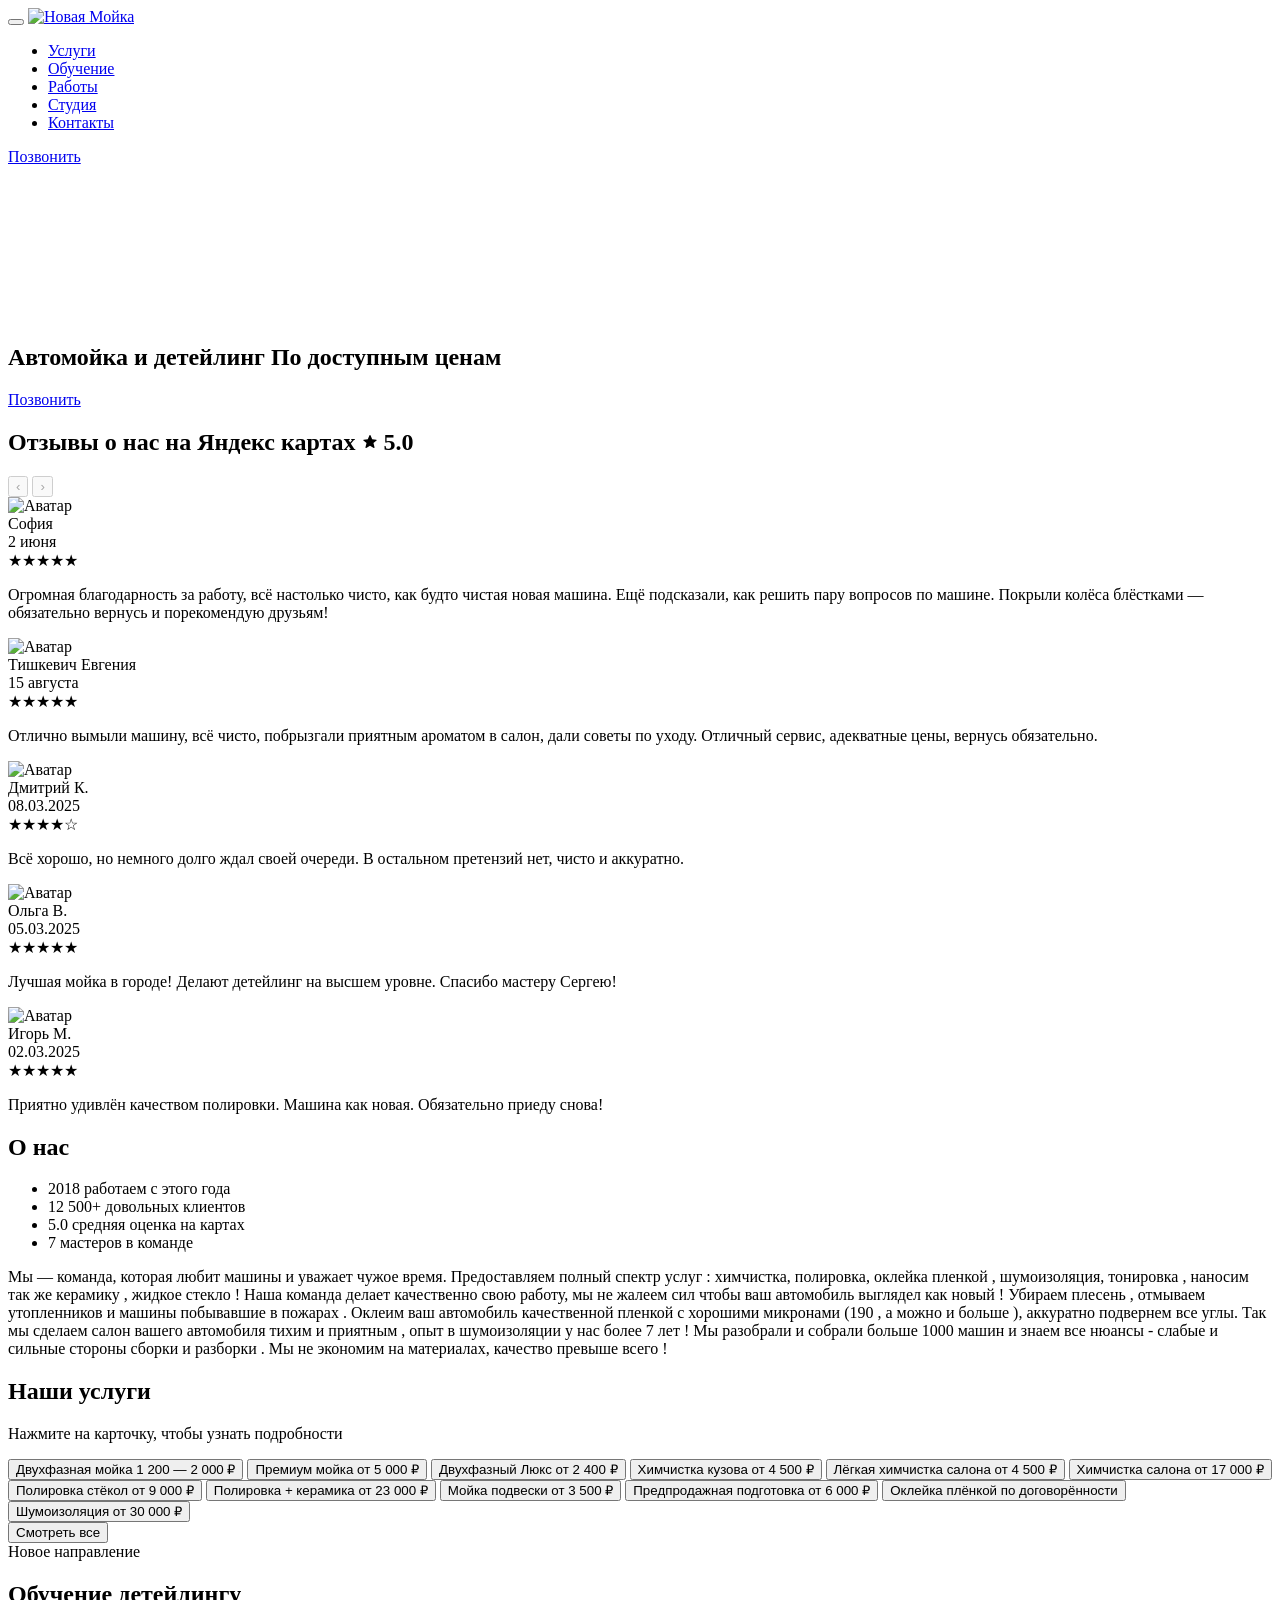
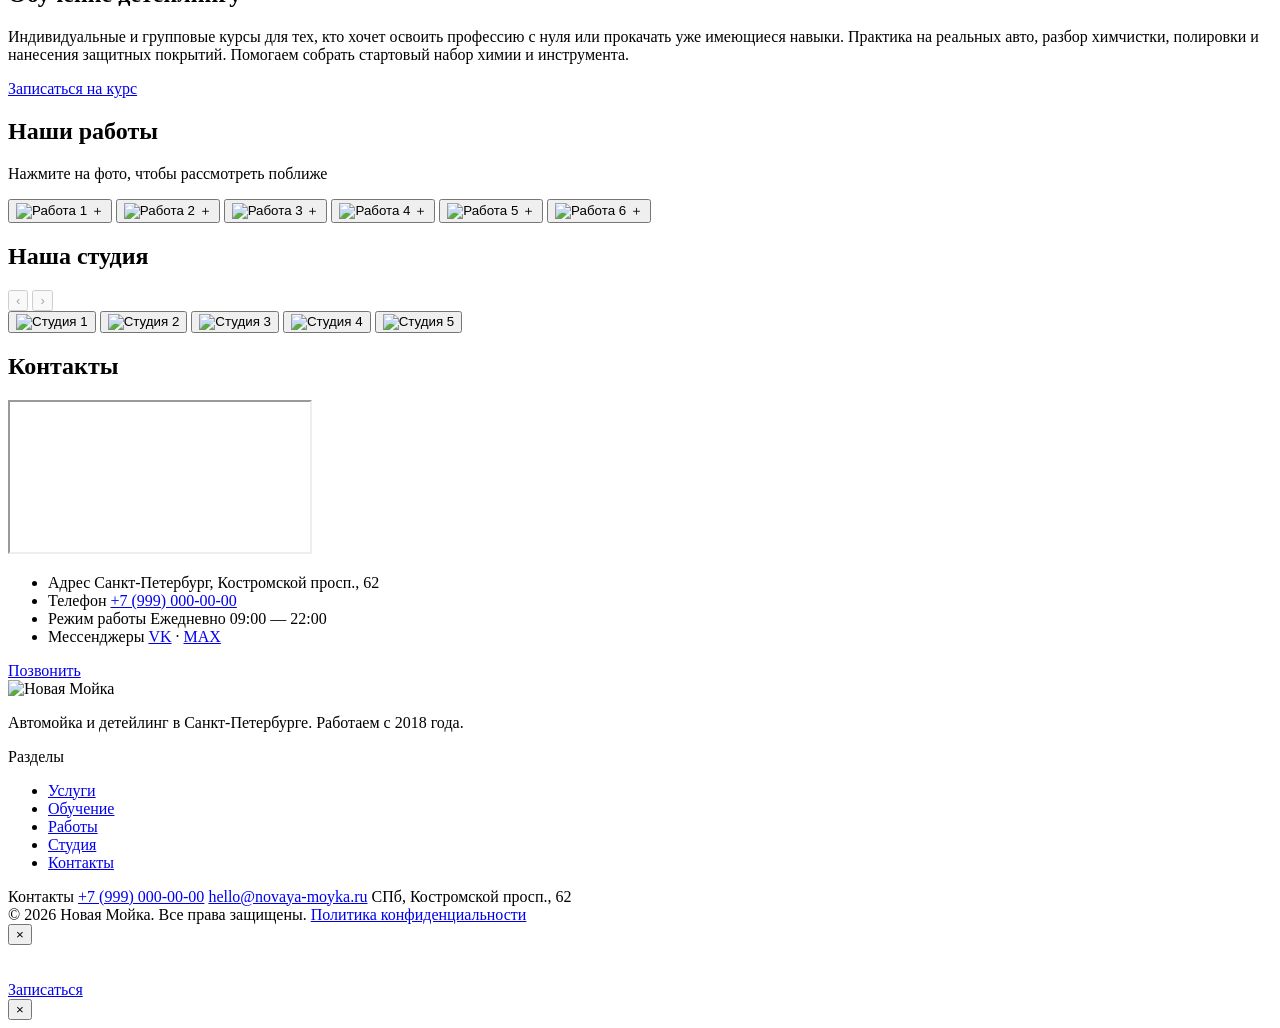
==== index.html @ fff182fd "Add files via upload" ====
<!doctype html>
<html lang="ru">
  <head>
    <meta charset="UTF-8" />
    <meta name="viewport" content="width=device-width, initial-scale=1.0" />

    <!-- SEO -->
    <title>Новая Мойка — Автомойка и детейлинг в Санкт-Петербурге</title>
    <meta
      name="description"
      content="Автомойка и детейлинг в Санкт-Петербурге: бережная мойка, химчистка салона, полировка, керамика, шумоизоляция. Обучение детейлингу. Звоните!"
    />
    <meta
      name="keywords"
      content="автомойка спб, детейлинг спб, химчистка салона, полировка кузова, керамическое покрытие, шумоизоляция, обучение детейлингу"
    />
    <meta name="author" content="Новая Мойка" />
    <meta name="theme-color" content="#060809" />
    <link rel="canonical" href="https://novaya-moyka.ru/" />

    <!-- Open Graph -->
    <meta property="og:type" content="website" />
    <meta property="og:locale" content="ru_RU" />
    <meta property="og:title" content="Новая Мойка — Автомойка и детейлинг" />
    <meta
      property="og:description"
      content="Профессиональная мойка и детейлинг по доступным ценам. Обучение детейлингу."
    />
    <meta property="og:image" content="src/img/og-preview.jpg" />
    <meta property="og:url" content="https://novaya-moyka.ru/" />



    <link rel="stylesheet" href="src/main.css" />
    <link rel="icon" href="src/img/favicon.ico" />

    <!-- Микроразметка для поисковиков -->
    <script type="application/ld+json">
      {
        "@context": "https://schema.org",
        "@type": "AutoWash",
        "name": "Новая Мойка",
        "image": "src/img/og-preview.jpg",
        "url": "https://novaya-moyka.ru/",
        "telephone": "+7 (999) 000-00-00",
        "priceRange": "₽₽",
        "address": {
          "@type": "PostalAddress",
          "addressLocality": "Санкт-Петербург",
          "streetAddress": "Костромской просп., 62",
          "addressCountry": "RU"
        },
        "openingHours": "Mo-Su 09:00-22:00",
        "aggregateRating": {
          "@type": "AggregateRating",
          "ratingValue": "5.0",
          "reviewCount": "120"
        }
      }
    </script>
  </head>
  <body>
    <!-- Шапка -->
    <header class="header">
      <div class="container header__container">
        <button class="burger" aria-label="Открыть меню" aria-expanded="false">
          <span class="burger__line"></span>
          <span class="burger__line"></span>
          <span class="burger__line"></span>
        </button>

        <a href="#welcome" class="logo header__logo" aria-label="На главную">
          <img src="src/img/logo.png" alt="Новая Мойка" />
        </a>

        <nav class="nav" id="main-nav" aria-label="Основная навигация">
          <ul class="nav__list">
            <li><a href="#services">Услуги</a></li>
            <li><a href="#training">Обучение</a></li>
            <li><a href="#works">Работы</a></li>
            <li><a href="#studio">Студия</a></li>
            <li><a href="#contacts">Контакты</a></li>
          </ul>
        </nav>

        <div class="header__phone">
          <a href="tel:+79990000000" class="btn elem--accent">Позвонить</a>
        </div>
      </div>
    </header>

    <!-- Первый экран -->
    <section class="welcome" id="welcome">
      <div class="hero">
        <div class="container hero__container">
          <div class="hero__text" data-animate>
            <h1>
              Автомойка и детейлинг
              <span class="font--accent">По доступным ценам</span>
            </h1>
            <a href="tel:+79990000000" class="btn elem--accent">Позвонить</a>
          </div>

          <!-- Отзывы (карусель) -->
          <div class="reviews" id="reviews" data-animate>
            <div class="reviews__header">
              <h2>
                Отзывы о нас на Яндекс картах
                <span class="reviews__star">
                  <svg
                    xmlns="http://www.w3.org/2000/svg"
                    width="16"
                    height="16"
                    fill="none"
                    viewBox="0 0 16 16"
                    aria-hidden="true"
                  >
                    <path
                      fill="currentColor"
                      fill-rule="evenodd"
                      d="m7.985 11.65-3.707 2.265a.546.546 0 0 1-.814-.598l1.075-4.282L1.42 6.609a.546.546 0 0 1 .29-.976l4.08-.336 1.7-3.966a.546.546 0 0 1 1.004.001l1.687 3.965 4.107.337c.496.04.684.67.29.976l-3.131 2.425 1.073 4.285a.546.546 0 0 1-.814.598z"
                      clip-rule="evenodd"
                    />
                  </svg>
                  <span class="font--accent">5.0</span>
                </span>
              </h2>
              <div class="reviews__controls">
                <button
                  class="reviews__arrow reviews__arrow--prev"
                  aria-label="Назад"
                >
                  ‹
                </button>
                <button
                  class="reviews__arrow reviews__arrow--next"
                  aria-label="Вперёд"
                >
                  ›
                </button>
              </div>
            </div>

            <div class="reviews__track" data-slider-track>
              <article class="review">
                <div class="review__top">
                  <img
                    class="review__avatar"
                    src="https://images.pexels.com/photos/415829/pexels-photo-415829.jpeg?auto=compress&cs=tinysrgb&w=200&h=200&fit=crop"
                    alt="Аватар"
                    loading="lazy"
                  />
                  <div class="review__info">
                    <div class="review__author">София</div>
                    <div class="review__date">2 июня</div>
                  </div>
                </div>
                <div class="review__rating">★★★★★</div>
                <p class="review__text">
                  Огромная благодарность за работу, всё настолько чисто, как
                  будто чистая новая машина. Ещё подсказали, как решить пару
                  вопросов по машине. Покрыли колёса блёстками — обязательно
                  вернусь и порекомендую друзьям!
                </p>
              </article>

              <article class="review">
                <div class="review__top">
                  <img
                    class="review__avatar"
                    src="https://images.pexels.com/photos/774909/pexels-photo-774909.jpeg?auto=compress&cs=tinysrgb&w=200&h=200&fit=crop"
                    alt="Аватар"
                    loading="lazy"
                  />
                  <div class="review__info">
                    <div class="review__author">Тишкевич Евгения</div>
                    <div class="review__date">15 августа</div>
                  </div>
                </div>
                <div class="review__rating">★★★★★</div>
                <p class="review__text">
                  Отлично вымыли машину, всё чисто, побрызгали приятным ароматом
                  в салон, дали советы по уходу. Отличный сервис, адекватные
                  цены, вернусь обязательно.
                </p>
              </article>

              <article class="review">
                <div class="review__top">
                  <img
                    class="review__avatar"
                    src="https://images.pexels.com/photos/220453/pexels-photo-220453.jpeg?auto=compress&cs=tinysrgb&w=200&h=200&fit=crop"
                    alt="Аватар"
                    loading="lazy"
                  />
                  <div class="review__info">
                    <div class="review__author">Дмитрий К.</div>
                    <div class="review__date">08.03.2025</div>
                  </div>
                </div>
                <div class="review__rating">★★★★☆</div>
                <p class="review__text">
                  Всё хорошо, но немного долго ждал своей очереди. В остальном
                  претензий нет, чисто и аккуратно.
                </p>
              </article>

              <article class="review">
                <div class="review__top">
                  <img
                    class="review__avatar"
                    src="https://images.pexels.com/photos/1239291/pexels-photo-1239291.jpeg?auto=compress&cs=tinysrgb&w=200&h=200&fit=crop"
                    alt="Аватар"
                    loading="lazy"
                  />
                  <div class="review__info">
                    <div class="review__author">Ольга В.</div>
                    <div class="review__date">05.03.2025</div>
                  </div>
                </div>
                <div class="review__rating">★★★★★</div>
                <p class="review__text">
                  Лучшая мойка в городе! Делают детейлинг на высшем уровне.
                  Спасибо мастеру Сергею!
                </p>
              </article>

              <article class="review">
                <div class="review__top">
                  <img
                    class="review__avatar"
                    src="https://images.pexels.com/photos/614810/pexels-photo-614810.jpeg?auto=compress&cs=tinysrgb&w=200&h=200&fit=crop"
                    alt="Аватар"
                    loading="lazy"
                  />
                  <div class="review__info">
                    <div class="review__author">Игорь М.</div>
                    <div class="review__date">02.03.2025</div>
                  </div>
                </div>
                <div class="review__rating">★★★★★</div>
                <p class="review__text">
                  Приятно удивлён качеством полировки. Машина как новая.
                  Обязательно приеду снова!
                </p>
              </article>
            </div>
          </div>
        </div>
      </div>
    </section>

    <!-- О нас -->
    <section class="about section" id="about">
      <div class="container">
        <h2 class="section__title font--accent" data-animate>О нас</h2>

        <ul class="stats">
          <li class="stats__item" data-animate>
            <span class="stats__value">2018</span>
            <span class="stats__label">работаем с этого года</span>
          </li>
          <li class="stats__item" data-animate style="--delay: 0.1s">
            <span class="stats__value">12 500+</span>
            <span class="stats__label">довольных клиентов</span>
          </li>
          <li class="stats__item" data-animate style="--delay: 0.2s">
            <span class="stats__value">5.0</span>
            <span class="stats__label">средняя оценка на картах</span>
          </li>
          <li class="stats__item" data-animate style="--delay: 0.3s">
            <span class="stats__value">7</span>
            <span class="stats__label">мастеров в команде</span>
          </li>
        </ul>

        <p class="about__text" data-animate>
          Мы — команда, которая любит машины и уважает чужое время.
          Предоставляем полный спектр услуг : химчистка, полировка, оклейка
          пленкой , шумоизоляция, тонировка , наносим так же керамику , жидкое
          стекло ! Наша команда делает качественно свою работу, мы не жалеем сил
          чтобы ваш автомобиль выглядел как новый ! Убираем плесень , отмываем
          утопленников и машины побывавшие в пожарах . Оклеим ваш автомобиль
          качественной пленкой с хорошими микронами (190 , а можно и больше ),
          аккуратно подвернем все углы. Так мы сделаем салон вашего автомобиля
          тихим и приятным , опыт в шумоизоляции у нас более 7 лет ! Мы
          разобрали и собрали больше 1000 машин и знаем все нюансы - слабые и
          сильные стороны сборки и разборки . Мы не экономим на материалах,
          качество превыше всего !
        </p>
      </div>
    </section>

    <!-- Услуги -->
    <section class="services section" id="services">
      <div class="container">
        <h2 class="section__title font--accent" data-animate>Наши услуги</h2>
        <p class="section__lead" data-animate>
          Нажмите на карточку, чтобы узнать подробности
        </p>

        <div class="services__grid" id="servicesGrid">
          <button
            class="service-item"
            data-order="1"
            data-service="wash-2phase"
            data-animate
          >
            <span
              class="service-item__bg"
              style="background-image: url(&quot;src/img/двухфазная_мойка.jpg&quot;)"
            ></span>
            <span class="service-item__body">
              <span class="service-item__title">Двухфазная мойка</span>
              <span class="service-item__price">1 200 — 2 000 ₽</span>
            </span>
          </button>

          <button
            class="service-item"
            data-order="2"
            data-service="wash-premium"
            data-animate
            style="--delay: 0.05s"
          >
            <span
              class="service-item__bg"
              style="background-image: url(&quot;src/img/мойка.jpg&quot;)"
            ></span>
            <span class="service-item__body">
              <span class="service-item__title">Премиум мойка</span>
              <span class="service-item__price">от 5 000 ₽</span>
            </span>
          </button>

          <button
            class="service-item"
            data-order="3"
            data-service="wash-luxe"
            data-animate
            style="--delay: 0.1s"
          >
            <span
              class="service-item__bg"
              style="background-image: url(&quot;src/img/мойка.jpg&quot;)"
            ></span>
            <span class="service-item__body">
              <span class="service-item__title">Двухфазный Люкс</span>
              <span class="service-item__price">от 2 400 ₽</span>
            </span>
          </button>

          <button
            class="service-item"
            data-order="4"
            data-service="body-chem"
            data-animate
            style="--delay: 0.15s"
          >
            <span
              class="service-item__bg"
              style="
                background-image: url(src/img/мойка.jpg);
              "
            ></span>
            <span class="service-item__body">
              <span class="service-item__title">Химчистка кузова</span>
              <span class="service-item__price">от 4 500 ₽</span>
            </span>
          </button>

          <button
            class="service-item"
            data-order="5"
            data-service="interior-light"
            data-animate
            style="--delay: 0.2s"
          >
            <span
              class="service-item__bg"
              style="
                background-image: url(src/img/химчистка.jpg);
              "
            ></span>
            <span class="service-item__body">
              <span class="service-item__title">Лёгкая химчистка салона</span>
              <span class="service-item__price">от 4 500 ₽</span>
            </span>
          </button>

          <button
            class="service-item"
            data-order="6"
            data-service="interior-full"
            data-animate
            style="--delay: 0.25s"
          >
            <span
              class="service-item__bg"
              style="
                background-image: url(src/img/химчистка.jpg);
              "
            ></span>
            <span class="service-item__body">
              <span class="service-item__title">Химчистка салона</span>
              <span class="service-item__price">от 17 000 ₽</span>
            </span>
          </button>

          <button
            class="service-item"
            data-order="7"
            data-service="glass-polish"
            data-animate
            style="--delay: 0.3s"
          >
            <span
              class="service-item__bg"
              style="
                background-image: url(&quot;src/img/полировка_стёкол.jpg&quot;);
              "
            ></span>
            <span class="service-item__body">
              <span class="service-item__title">Полировка стёкол</span>
              <span class="service-item__price">от 9 000 ₽</span>
            </span>
          </button>

          <button
            class="service-item"
            data-order="8"
            data-service="polish-ceramic"
            data-animate
            style="--delay: 0.35s"
          >
            <span
              class="service-item__bg"
              style="
                background-image: url(src/img/полировка_керамика.jpg);
              "
            ></span>
            <span class="service-item__body">
              <span class="service-item__title">Полировка + керамика</span>
              <span class="service-item__price">от 23 000 ₽</span>
            </span>
          </button>

          <button
            class="service-item"
            data-order="9"
            data-service="suspension-wash"
            data-animate
            style="--delay: 0.4s"
          >
            <span
              class="service-item__bg"
              style="
                background-image: url(src/img/мойка_подвески.jpg);
              "
            ></span>
            <span class="service-item__body">
              <span class="service-item__title">Мойка подвески</span>
              <span class="service-item__price">от 3 500 ₽</span>
            </span>
          </button>

          <button
            class="service-item"
            data-order="10"
            data-service="pre-sale"
            data-animate
            style="--delay: 0.45s"
          >
            <span
              class="service-item__bg"
              style="
                background-image: url(src/img/химчистка.jpg);
              "
            ></span>
            <span class="service-item__body">
              <span class="service-item__title">Предпродажная подготовка</span>
              <span class="service-item__price">от 6 000 ₽</span>
            </span>
          </button>

          <button
            class="service-item"
            data-order="11"
            data-service="wrap"
            data-animate
            style="--delay: 0.5s"
          >
            <span
              class="service-item__bg"
              style="
                background-image: url(src/img/оклейка.jpg);
              "
            ></span>
            <span class="service-item__body">
              <span class="service-item__title">Оклейка плёнкой</span>
              <span class="service-item__price">по договорённости</span>
            </span>
          </button>

          <button
            class="service-item"
            data-order="12"
            data-service="soundproof"
            data-animate
            style="--delay: 0.55s"
          >
            <span
              class="service-item__bg"
              style="
                background-image: url(src/img/шумоизоляция.jpg);
              "
            ></span>
            <span class="service-item__body">
              <span class="service-item__title">Шумоизоляция</span>
              <span class="service-item__price">от 30 000 ₽</span>
            </span>
          </button>
        </div>

        <div class="services__toggle-wrap">
          <button
            class="btn services__toggle"
            id="servicesToggle"
            type="button"
          >
            Смотреть все
          </button>
        </div>
      </div>
    </section>

    <!-- Обучение детейлингу -->
    <section class="training section" id="training">
        <div class="training__banner" data-animate>
          <div
            class="training__bg"
            style="
              background-image: url(src/img/обучение.jpeg);
            "
          ></div>
          <div class="training__content container">
            <span class="training__tag">Новое направление</span>
            <h2 class="training__title">Обучение детейлингу</h2>
            <p class="training__desc">
              Индивидуальные и групповые курсы для тех, кто хочет освоить
              профессию с нуля или прокачать уже имеющиеся навыки. Практика на
              реальных авто, разбор химчистки, полировки и нанесения защитных
              покрытий. Помогаем собрать стартовый набор химии и инструмента.
            </p>
            <a href="tel:+79990000000" class="btn elem--accent"
              >Записаться на курс</a
            >
          </div>
        </div>
    </section>

    <!-- Наши работы -->
    <section class="works section" id="works">
      <div class="container">
        <h2 class="section__title font--accent" data-animate>Наши работы</h2>
        <p class="section__lead" data-animate>
          Нажмите на фото, чтобы рассмотреть поближе
        </p>

        <div class="works__grid">
          <button
            class="work work--tall"
            data-lightbox="src/img/до_после_1.jpg"
            data-animate
          >
            <img
              src="src/img/до_после_1.jpg"
              alt="Работа 1"
              loading="lazy"
            />
            <span class="work__zoom">＋</span>
          </button>
          <button
            class="work"
            data-lightbox="src/img/до_после_1.jpg"
            data-animate
            style="--delay: 0.1s"
          >
            <img
              src="src/img/до_после_1.jpg"
              alt="Работа 2"
              loading="lazy"
            />
            <span class="work__zoom">＋</span>
          </button>
          <button
            class="work"
            data-lightbox="src/img/до_после_1.jpg"
            data-animate
            style="--delay: 0.2s"
          >
            <img
              src="src/img/до_после_1.jpg"
              alt="Работа 3"
              loading="lazy"
            />
            <span class="work__zoom">＋</span>
          </button>
          <button
            class="work work--wide"
            data-lightbox="src/img/до_после_1.jpg"
            data-animate
            style="--delay: 0.3s"
          >
            <img
              src="src/img/до_после_1.jpg"
              alt="Работа 4"
              loading="lazy"
            />
            <span class="work__zoom">＋</span>
          </button>
          <button
            class="work"
            data-lightbox="src/img/до_после_1.jpg"
            data-animate
            style="--delay: 0.4s"
          >
            <img
              src="src/img/до_после_1.jpg"
              alt="Работа 5"
              loading="lazy"
            />
            <span class="work__zoom">＋</span>
          </button>
          <button
            class="work"
            data-lightbox="src/img/до_после_1.jpg"
            data-animate
            style="--delay: 0.5s"
          >
            <img
              src="src/img/до_после_1.jpg"
              alt="Работа 6"
              loading="lazy"
            />
            <span class="work__zoom">＋</span>
          </button>
        </div>
      </div>
    </section>

    <!-- Наша студия -->
    <section class="studio section" id="studio">
      <div class="container">
        <div class="gallery">
          <div class="gallery__header">
            <h2 class="section__title font--accent" data-animate>
              Наша студия
            </h2>
            <div class="gallery__controls">
              <button
                class="reviews__arrow gallery__arrow--prev"
                aria-label="Назад"
              >
                ‹
              </button>
              <button
                class="reviews__arrow gallery__arrow--next"
                aria-label="Вперёд"
              >
                ›
              </button>
            </div>
          </div>

          <div class="gallery__track" data-slider-track>
            <button
              class="gallery__item"
              data-lightbox="src/img/студия_1.jpg"
            >
              <img
                src="src/img/студия_1.jpg"
                alt="Студия 1"
                loading="lazy"
              />
            </button>
            <button
              class="gallery__item"
              data-lightbox="src/img/студия_1.jpg"
            >
              <img
                src="src/img/студия_1.jpg"
                alt="Студия 2"
                loading="lazy"
              />
            </button>
            <button
              class="gallery__item"
              data-lightbox="src/img/студия_1.jpg"
            >
              <img
                src="src/img/студия_1.jpg"
                alt="Студия 3"
                loading="lazy"
              />
            </button>
            <button
              class="gallery__item"
              data-lightbox="src/img/студия_1.jpg"
            >
              <img
                src="src/img/студия_1.jpg"
                alt="Студия 4"
                loading="lazy"
              />
            </button>
            <button
              class="gallery__item"
              data-lightbox="src/img/до_после_1.jpg"
            >
              <img
                src="src/img/до_после_1.jpg"
                alt="Студия 5"
                loading="lazy"
              />
            </button>
          </div>
        </div>
      </div>
    </section>

    <!-- Контакты -->
    <section class="contacts section" id="contacts">
      <div class="container">
        <h2 class="section__title font--accent" data-animate>Контакты</h2>

        <div class="contacts__grid">
          <div class="contacts__map" data-animate>
            <iframe
              src="https://yandex.ru/map-widget/v1/?um=constructor%3Addd325fbd63d8d962447bd7f2922ba67c8deb9bb736ea3461abeeb70e9baf322&amp;source=constructor"
              title="Карта — Новая Мойка"
              loading="lazy"
              allowfullscreen
            ></iframe>
          </div>

          <div class="contacts__info" data-animate style="--delay: 0.1s">
            <ul class="contacts__list">
              <li>
                <span class="contacts__label">Адрес</span>
                <span class="contacts__value"
                  >Санкт-Петербург, Костромской просп., 62</span
                >
              </li>
              <li>
                <span class="contacts__label">Телефон</span>
                <a class="contacts__value" href="tel:+79990000000"
                  >+7 (999) 000-00-00</a
                >
              </li>
              <li>
                <span class="contacts__label">Режим работы</span>
                <span class="contacts__value">Ежедневно 09:00 — 22:00</span>
              </li>
              <li>
                <span class="contacts__label">Мессенджеры</span>
                <span class="contacts__value">
                  <a
                    href="https://vk.ru/novayamoika"
                    target="_blank"
                    rel="noopener"
                    >VK</a
                  >
                  ·
                  <a href="https://max.ru" target="_blank" rel="noopener"
                    >MAX</a
                  >
                </span>
              </li>
            </ul>

            <a href="tel:+79990000000" class="btn elem--accent contacts__btn"
              >Позвонить</a
            >
          </div>
        </div>
      </div>
    </section>

    <!-- Футер -->
    <footer class="footer">
      <div class="container footer__container">
        <div class="footer__col">
          <img
            class="footer__logo"
            src="src/img/logo.png"
            alt="Новая Мойка"
            loading="lazy"
          />
          <p class="footer__text">
            Автомойка и детейлинг в Санкт-Петербурге. Работаем с 2018 года.
          </p>
        </div>

        <nav class="footer__col footer__nav" aria-label="Футер">
          <span class="footer__title">Разделы</span>
          <ul>
            <li><a href="#services">Услуги</a></li>
            <li><a href="#training">Обучение</a></li>
            <li><a href="#works">Работы</a></li>
            <li><a href="#studio">Студия</a></li>
            <li><a href="#contacts">Контакты</a></li>
          </ul>
        </nav>

        <div class="footer__col">
          <span class="footer__title">Контакты</span>
          <a href="tel:+79990000000">+7 (999) 000-00-00</a>
          <a href="mailto:hello@novaya-moyka.ru">hello@novaya-moyka.ru</a>
          <span>СПб, Костромской просп., 62</span>
        </div>
      </div>

      <div class="footer__bottom">
        <div class="container footer__bottom-inner">
          <span
            >© <span id="year"></span> Новая Мойка. Все права защищены.</span
          >
          <a href="src/privacy.html">Политика конфиденциальности</a>
        </div>
      </div>
    </footer>

    <!-- Модалка услуги -->
    <div
      class="service-modal"
      id="serviceModal"
      aria-hidden="true"
      role="dialog"
      aria-modal="true"
    >
      <div class="service-modal__backdrop" data-close-modal></div>
      <div class="service-modal__dialog">
        <button
          class="service-modal__close"
          aria-label="Закрыть"
          data-close-modal
        >
          ×
        </button>
        <div class="service-modal__image">
          <img id="serviceModalImg" src="" alt="" />
        </div>
        <div class="service-modal__content">
          <h3 class="service-modal__title" id="serviceModalTitle"></h3>
          <p class="service-modal__desc" id="serviceModalDesc"></p>
          <ul class="service-modal__list" id="serviceModalList"></ul>
          <div class="service-modal__footer">
            <span class="service-modal__price" id="serviceModalPrice"></span>
            <a href="tel:+79990000000" class="btn elem--accent">Записаться</a>
          </div>
        </div>
      </div>
    </div>

    <!-- Лайтбокс для фото -->
    <div class="lightbox" id="lightbox" aria-hidden="true">
      <button class="lightbox__close" aria-label="Закрыть">×</button>
      <img class="lightbox__img" src="" alt="" />
    </div>

    <script>
      (function () {
        const logo = document.querySelector(".header__logo img");
        const welcome = document.querySelector(".welcome");
        const header = document.querySelector("header");

        const MAX_WIDTH = 280;
        const MIN_WIDTH = 200;
        const SCROLL_LIMIT = 200;
        const DESKTOP = () => window.innerWidth > 992;

        let ticking = false;

        function updateHeader() {
          if (DESKTOP() && logo) {
            const scrollY = window.scrollY || window.pageYOffset;
            const progress = Math.min(scrollY / SCROLL_LIMIT, 1);
            const currentWidth = MAX_WIDTH - progress * (MAX_WIDTH - MIN_WIDTH);
            logo.style.width = currentWidth + "px";
          } else if (logo) {
            logo.style.width = "";
          }

          if (welcome && header) {
            const h = header.offsetHeight;
            welcome.style.paddingTop = h + "px";
          }
        }

        window.addEventListener("scroll", () => {
          if (!ticking) {
            window.requestAnimationFrame(() => {
              updateHeader();
              ticking = false;
            });
            ticking = true;
          }
        });
        window.addEventListener("resize", updateHeader);
        updateHeader();

        /* ------------------------------------------------------------------
         Бургер-меню
      ------------------------------------------------------------------ */
        const burger = document.querySelector(".burger");
        const nav = document.querySelector(".nav");

        if (burger && nav) {
          const closeMenu = () => {
            nav.classList.remove("nav--open");
            burger.classList.remove("burger--active");
            burger.setAttribute("aria-expanded", "false");
          };

          burger.addEventListener("click", () => {
            const open = nav.classList.toggle("nav--open");
            burger.classList.toggle("burger--active");
            burger.setAttribute("aria-expanded", open);
          });

          nav
            .querySelectorAll("a")
            .forEach((link) => link.addEventListener("click", closeMenu));

          document.addEventListener("click", (e) => {
            if (!nav.contains(e.target) && !burger.contains(e.target))
              closeMenu();
          });

          document.addEventListener("keydown", (e) => {
            if (e.key === "Escape") closeMenu();
          });
        }

        /* ------------------------------------------------------------------
         Cлайдер
      ------------------------------------------------------------------ */
        function initSlider(track, prevBtn, nextBtn) {
          if (!track) return;

          const getStep = () => {
            const first = track.firstElementChild;
            if (!first) return 0;
            const gap =
              parseFloat(
                getComputedStyle(track).columnGap ||
                  getComputedStyle(track).gap,
              ) || 16;
            return first.offsetWidth + gap;
          };

          const slide = (dir) => {
            const step = getStep() * (dir === "next" ? 1 : -1);
            track.scrollBy({ left: step, behavior: "smooth" });
          };

          if (prevBtn) prevBtn.addEventListener("click", () => slide("prev"));
          if (nextBtn) nextBtn.addEventListener("click", () => slide("next"));

          const updateButtons = () => {
            const max = track.scrollWidth - track.clientWidth;
            if (prevBtn)
              prevBtn.style.opacity = track.scrollLeft <= 2 ? "0.35" : "1";
            if (nextBtn)
              nextBtn.style.opacity =
                track.scrollLeft >= max - 2 ? "0.35" : "1";
          };

          track.addEventListener("scroll", updateButtons, { passive: true });
          window.addEventListener("resize", updateButtons);
          setTimeout(updateButtons, 100);
        }

        initSlider(
          document.querySelector("#reviews [data-slider-track]"),
          document.querySelector(".reviews__arrow--prev"),
          document.querySelector(".reviews__arrow--next"),
        );

        initSlider(
          document.querySelector("#studio [data-slider-track]"),
          document.querySelector(".gallery__arrow--prev"),
          document.querySelector(".gallery__arrow--next"),
        );

        /* ------------------------------------------------------------------
         Лайтбокс
      ------------------------------------------------------------------ */
        const lightbox = document.getElementById("lightbox");
        const lightboxImg = lightbox?.querySelector(".lightbox__img");
        const lightboxClose = lightbox?.querySelector(".lightbox__close");

        const openLightbox = (src, alt = "") => {
          if (!lightbox || !lightboxImg) return;
          lightboxImg.src = src;
          lightboxImg.alt = alt;
          lightbox.classList.add("lightbox--open");
          lightbox.setAttribute("aria-hidden", "false");
          document.body.style.overflow = "hidden";
        };

        const closeLightbox = () => {
          if (!lightbox) return;
          lightbox.classList.remove("lightbox--open");
          lightbox.setAttribute("aria-hidden", "true");
          lightboxImg.src = "";
          document.body.style.overflow = "";
        };

        document.querySelectorAll("[data-lightbox]").forEach((el) => {
          el.addEventListener("click", () => {
            const src = el.getAttribute("data-lightbox");
            const img = el.querySelector("img");
            openLightbox(src, img?.alt);
          });
        });

        lightboxClose?.addEventListener("click", closeLightbox);
        lightbox?.addEventListener("click", (e) => {
          if (e.target === lightbox) closeLightbox();
        });
        document.addEventListener("keydown", (e) => {
          if (e.key === "Escape") closeLightbox();
        });

        /* ------------------------------------------------------------------
         Модалка
      ------------------------------------------------------------------ */
        const SERVICES = {
          "wash-2phase": {
            title: "Двухфазная мойка",
            price: "1 200 — 2 000 ₽",
            img: "src/img/двухфазная_мойка.jpg",
            desc: "Классика, с которой начинается любой уход. Наносим пену в два этапа: сначала активную — она размягчает грязь, потом мягкую — смывает остатки и не оставляет разводов. Кузов сушим турбиной, резину черним, стёкла протираем до идеала.",
            list: [
              "Мойка кузова в два этапа",
              "Сушка турбиной",
              "Очистка и чернение резины",
              "Протирка стёкол и зеркал",
              "Лёгкая уборка ковриков",
            ],
          },
          "wash-premium": {
            title: "Премиум мойка",
            price: "от 5 000 ₽",
            img: "src/img/мойка.jpg",
            desc: "Расширенный комплекс для тех, кто хочет после мойки сесть в чистую машину. Помимо полного цикла по кузову делаем уборку салона, протираем панель, ароматизируем и обновляем вид подкапотного пространства.",
            list: [
              "Всё из двухфазной мойки",
              "Уборка салона и багажника",
              "Протирка пластика и панели",
              "Чистка стёкол изнутри",
              "Ароматизация салона",
              "Уход за подкапотным пространством",
            ],
          },
          "wash-luxe": {
            title: "Двухфазный Люкс",
            price: "от 2 400 ₽",
            img: "src/img/мойка.jpg",
            desc: "Мойка с усиленным уходом за лакокрасочным покрытием. После двойного нанесения пены наносим жидкий воск — он создаёт гидрофобный слой, с которым машина дольше остаётся чистой.",
            list: [
              "Двойное нанесение пены",
              "Глубокая очистка ЛКП от налёта",
              "Жидкий воск с гидрофобным эффектом",
              "Сушка кузова турбиной",
              "Чернение резины и подкрылков",
            ],
          },
          "body-chem": {
            title: "Химчистка кузова",
            price: "от 4 500 ₽",
            img: "src/img/мойка.jpg",
            desc: "Убираем то, что обычная мойка не берёт: битум, следы реагентов, налёт от тополиных почек и следы от насекомых. Работаем по отдельным зонам, чтобы не повредить лак.",
            list: [
              "Удаление битумных пятен",
              "Очистка от следов реагентов",
              "Удаление следов насекомых и смолы",
              "Мягкая глиняная обработка",
              "Защитный воск по финишу",
            ],
          },
          "interior-light": {
            title: "Лёгкая химчистка салона",
            price: "от 4 500 ₽",
            img: "src/img/химчистка.jpg",
            desc: "Экспресс-вариант для тех, у кого нет времени оставлять машину на весь день. Проходим по основным зонам: сиденья, ковролин, пластик, стёкла. Освежаем, но без полной разборки.",
            list: [
              "Сухая и влажная уборка сидений",
              "Чистка ковролина и ковриков",
              "Протирка пластика и панели",
              "Чистка стёкол изнутри",
              "Ароматизация салона",
            ],
          },
          "interior-full": {
            title: "Химчистка салона",
            price: "от 17 000 ₽",
            img: "src/img/химчистка.jpg",
            desc: "Полный цикл с разборкой салона. Снимаем сиденья, чистим каждую щель, работаем с тканевой и кожаной обивкой отдельными составами. Возвращаем салону вид, близкий к заводскому.",
            list: [
              "Демонтаж и монтаж сидений",
              "Глубокая чистка ткани и кожи",
              "Очистка потолка и стоек",
              "Уход за пластиком и кожей",
              "Устранение запахов озоном",
              "Сушка и финишная сборка",
            ],
          },
          "glass-polish": {
            title: "Полировка стёкол",
            price: "от 9 000 ₽",
            img: "src/img/полировка_стёкол.jpg",
            desc: "Убираем водный камень, мелкие царапины и потёртости от щёток. После полировки стёкла становятся прозрачнее, а в дождь вода скатывается быстрее — обзор заметно улучшается.",
            list: [
              "Удаление водного камня",
              "Полировка мелких царапин",
              "Обработка боковых и задних стёкол",
              "Гидрофобное покрытие",
              "Финишная очистка",
            ],
          },
          "polish-ceramic": {
            title: "Полировка + керамика",
            price: "от 23 000 ₽",
            img: "src/img/полировка_керамика.jpg",
            desc: "Комплекс для тех, кто хочет, чтобы машина долго выглядела как новая. Сначала убираем царапины и голограммы абразивной полировкой, потом наносим керамическое покрытие — оно защищает ЛКП от реагентов, ультрафиолета и мелких сколов.",
            list: [
              "Абразивная полировка ЛКП",
              "Удаление голограмм и царапин",
              "Обезжиривание поверхности",
              "Нанесение керамики (2–3 года)",
              "Полировка стёкол и фар",
              "Финишный осмотр под лампой",
            ],
          },
          "suspension-wash": {
            title: "Мойка подвески",
            price: "от 3 500 ₽",
            img: "https://images.pexels.com/photos/297642/pexels-photo-297642.jpeg?auto=compress&cs=tinysrgb&w=1200",
            desc: "Очищаем днище, арки и скрытые полости от грязи и реагентов. Процедура полезная не только для внешнего вида, но и для металла — соль и грязь разъедают кузов снизу, если их вовремя не смывать.",
            list: [
              "Мойка арок и подкрылков",
              "Очистка днища под давлением",
              "Промывка скрытых полостей",
              "Обработка антикоррозийным составом",
            ],
          },
          "pre-sale": {
            title: "Предпродажная подготовка",
            price: "от 6 000 ₽",
            img: "src/img/химчистка.jpg",
            desc: "Приводим машину в товарный вид перед показом покупателю. Убираем следы эксплуатации, устраняем запахи, полируем мелкие царапины. Задача — чтобы покупатель увидел ухоженный автомобиль, а вы получили цену без торга.",
            list: [
              "Комплексная мойка кузова и салона",
              "Полировка мелких царапин",
              "Химчистка салона",
              "Устранение запахов",
              "Чернение резины и пластика",
              "Финишная фотосессия (по желанию)",
            ],
          },
          wrap: {
            title: "Оклейка плёнкой",
            price: "по договорённости",
            img: "src/img/оклейка.jpg",
            desc: "Два сценария: защита заводского ЛКП от сколов и царапин или полная смена цвета. Работаем с плёнками известных брендов, даём гарантию на поклейку. Стоимость зависит от площади и сложности кузова.",
            list: [
              "Антигравийная защита кузова",
              "Полная или частичная оклейка",
              "Смена цвета автомобиля",
              "Работа с плёнками премиум-брендов",
              "Гарантия на поклейку",
            ],
          },
          soundproof: {
            title: "Шумоизоляция",
            price: "от 30 000 ₽",
            img: "src/img/шумоизоляция.jpg",
            desc: "Снижаем уровень шума, вибрации и гула в салоне. Работаем по зонам: двери, пол, арки, багажник, крыша. Комфортнее разговаривать, слушать музыку и просто ехать — особенно на трассе.",
            list: [
              "Шумоизоляция дверей",
              "Обработка пола и арок",
              "Изоляция багажника",
              "Шумоизоляция крыши",
              "Материалы проверенных брендов",
            ],
          },
        };

        const serviceModal = document.getElementById("serviceModal");
        const serviceModalImg = document.getElementById("serviceModalImg");
        const serviceModalTitle = document.getElementById("serviceModalTitle");
        const serviceModalDesc = document.getElementById("serviceModalDesc");
        const serviceModalList = document.getElementById("serviceModalList");
        const serviceModalPrice = document.getElementById("serviceModalPrice");

        const openServiceModal = (key) => {
          const data = SERVICES[key];
          if (!data || !serviceModal) return;

          serviceModalImg.src = data.img;
          serviceModalImg.alt = data.title;
          serviceModalTitle.textContent = data.title;
          serviceModalDesc.textContent = data.desc;
          serviceModalPrice.textContent = data.price;
          serviceModalList.innerHTML = data.list
            .map((item) => `<li>${item}</li>`)
            .join("");

          serviceModal.classList.add("service-modal--open");
          serviceModal.setAttribute("aria-hidden", "false");
          document.body.style.overflow = "hidden";
        };

        const closeServiceModal = () => {
          if (!serviceModal) return;
          serviceModal.classList.remove("service-modal--open");
          serviceModal.setAttribute("aria-hidden", "true");
          document.body.style.overflow = "";
        };

        document.querySelectorAll(".service-item").forEach((card) => {
          card.addEventListener("click", () => {
            const key = card.getAttribute("data-service");
            if (key) openServiceModal(key);
          });
        });

        document.querySelectorAll("[data-close-modal]").forEach((el) => {
          el.addEventListener("click", closeServiceModal);
        });

        document.addEventListener("keydown", (e) => {
          if (e.key === "Escape") closeServiceModal();
        });

        /* ------------------------------------------------------------------
         Кнопка «Смотреть все» для услуг
      ------------------------------------------------------------------ */
        const servicesGrid = document.getElementById("servicesGrid");
        const servicesToggle = document.getElementById("servicesToggle");

        if (servicesGrid && servicesToggle) {
          servicesToggle.addEventListener("click", () => {
            const expanded = servicesGrid.classList.toggle("is-expanded");
            servicesToggle.textContent = expanded ? "Свернуть" : "Смотреть все";

            if (!expanded) {
              const section = document.getElementById("services");
              if (section) {
                const top =
                  section.getBoundingClientRect().top + window.pageYOffset - 80;
                window.scrollTo({ top, behavior: "smooth" });
              }
            }
          });
        }

        /* ------------------------------------------------------------------
         Анимация появления секций при скролле
      ------------------------------------------------------------------ */
        const animated = document.querySelectorAll("[data-animate]");
        if ("IntersectionObserver" in window) {
          const io = new IntersectionObserver(
            (entries) => {
              entries.forEach((entry) => {
                if (entry.isIntersecting) {
                  entry.target.classList.add("is-visible");
                  io.unobserve(entry.target);
                }
              });
            },
            { threshold: 0.12, rootMargin: "0px 0px -40px 0px" },
          );
          animated.forEach((el) => io.observe(el));
        } else {
          animated.forEach((el) => el.classList.add("is-visible"));
        }

        /* ------------------------------------------------------------------
         Подсветка активного пункта меню при скролле
      ------------------------------------------------------------------ */
        const sections = document.querySelectorAll("section[id]");
        const navLinks = document.querySelectorAll(".nav__list a");

        if (
          "IntersectionObserver" in window &&
          sections.length &&
          navLinks.length
        ) {
          const navIO = new IntersectionObserver(
            (entries) => {
              entries.forEach((entry) => {
                if (entry.isIntersecting) {
                  const id = entry.target.id;
                  navLinks.forEach((l) =>
                    l.classList.toggle(
                      "active",
                      l.getAttribute("href") === "#" + id,
                    ),
                  );
                }
              });
            },
            { rootMargin: "-45% 0px -50% 0px" },
          );
          sections.forEach((s) => navIO.observe(s));
        }

        const yearEl = document.getElementById("year");
        if (yearEl) yearEl.textContent = new Date().getFullYear();
      })();
    </script>
  </body>
</html>
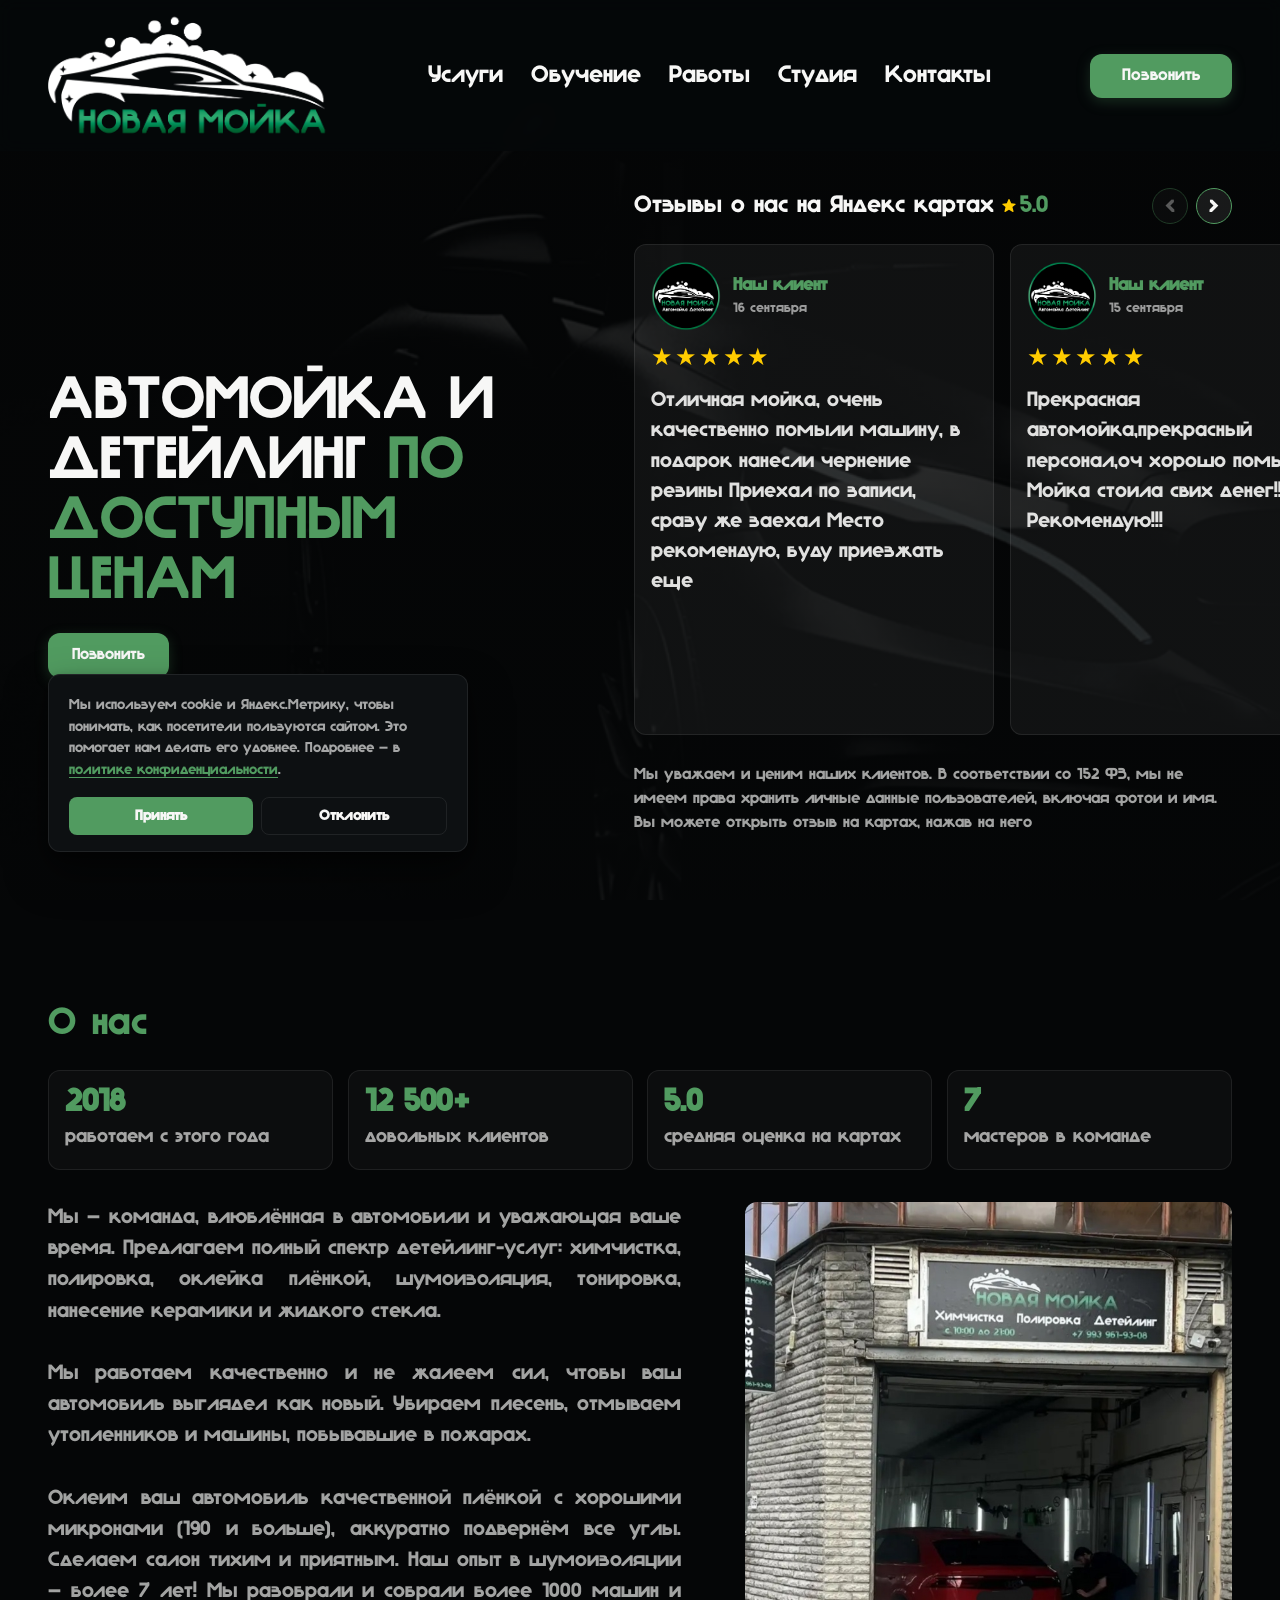
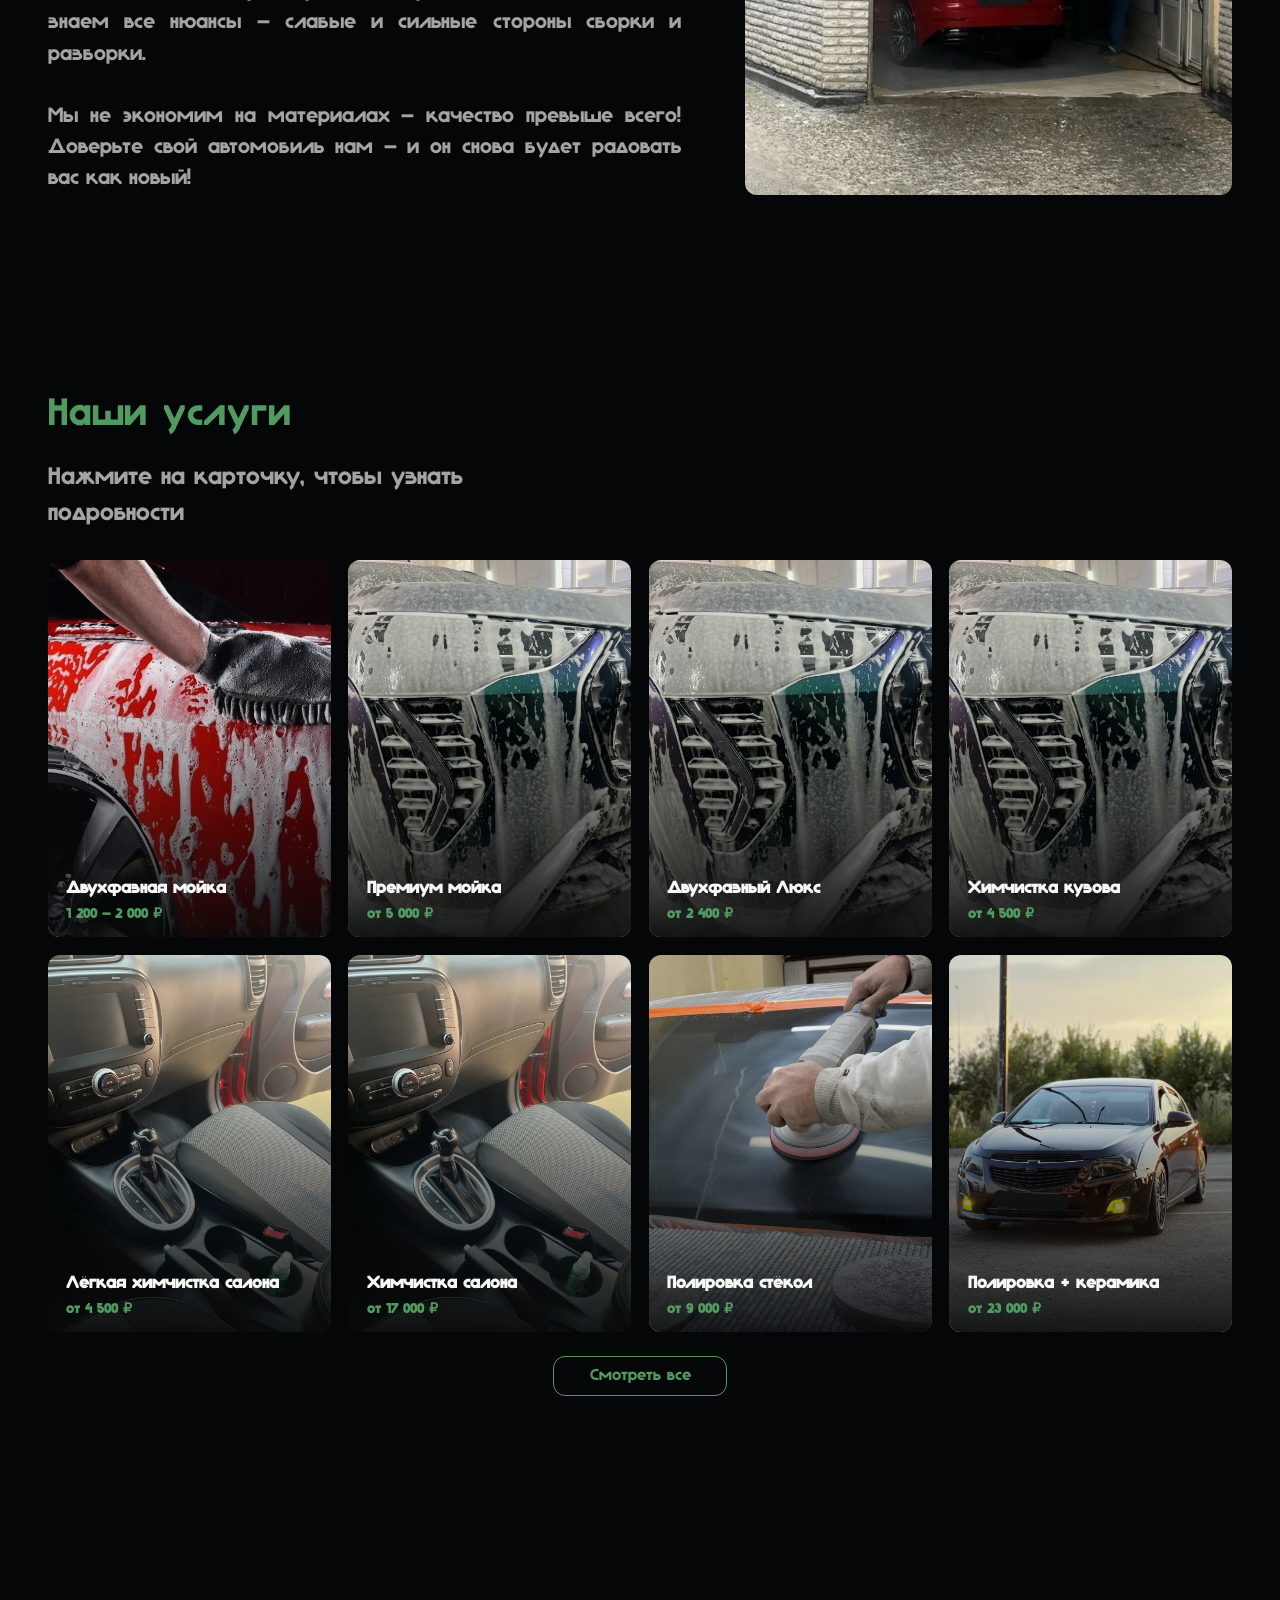
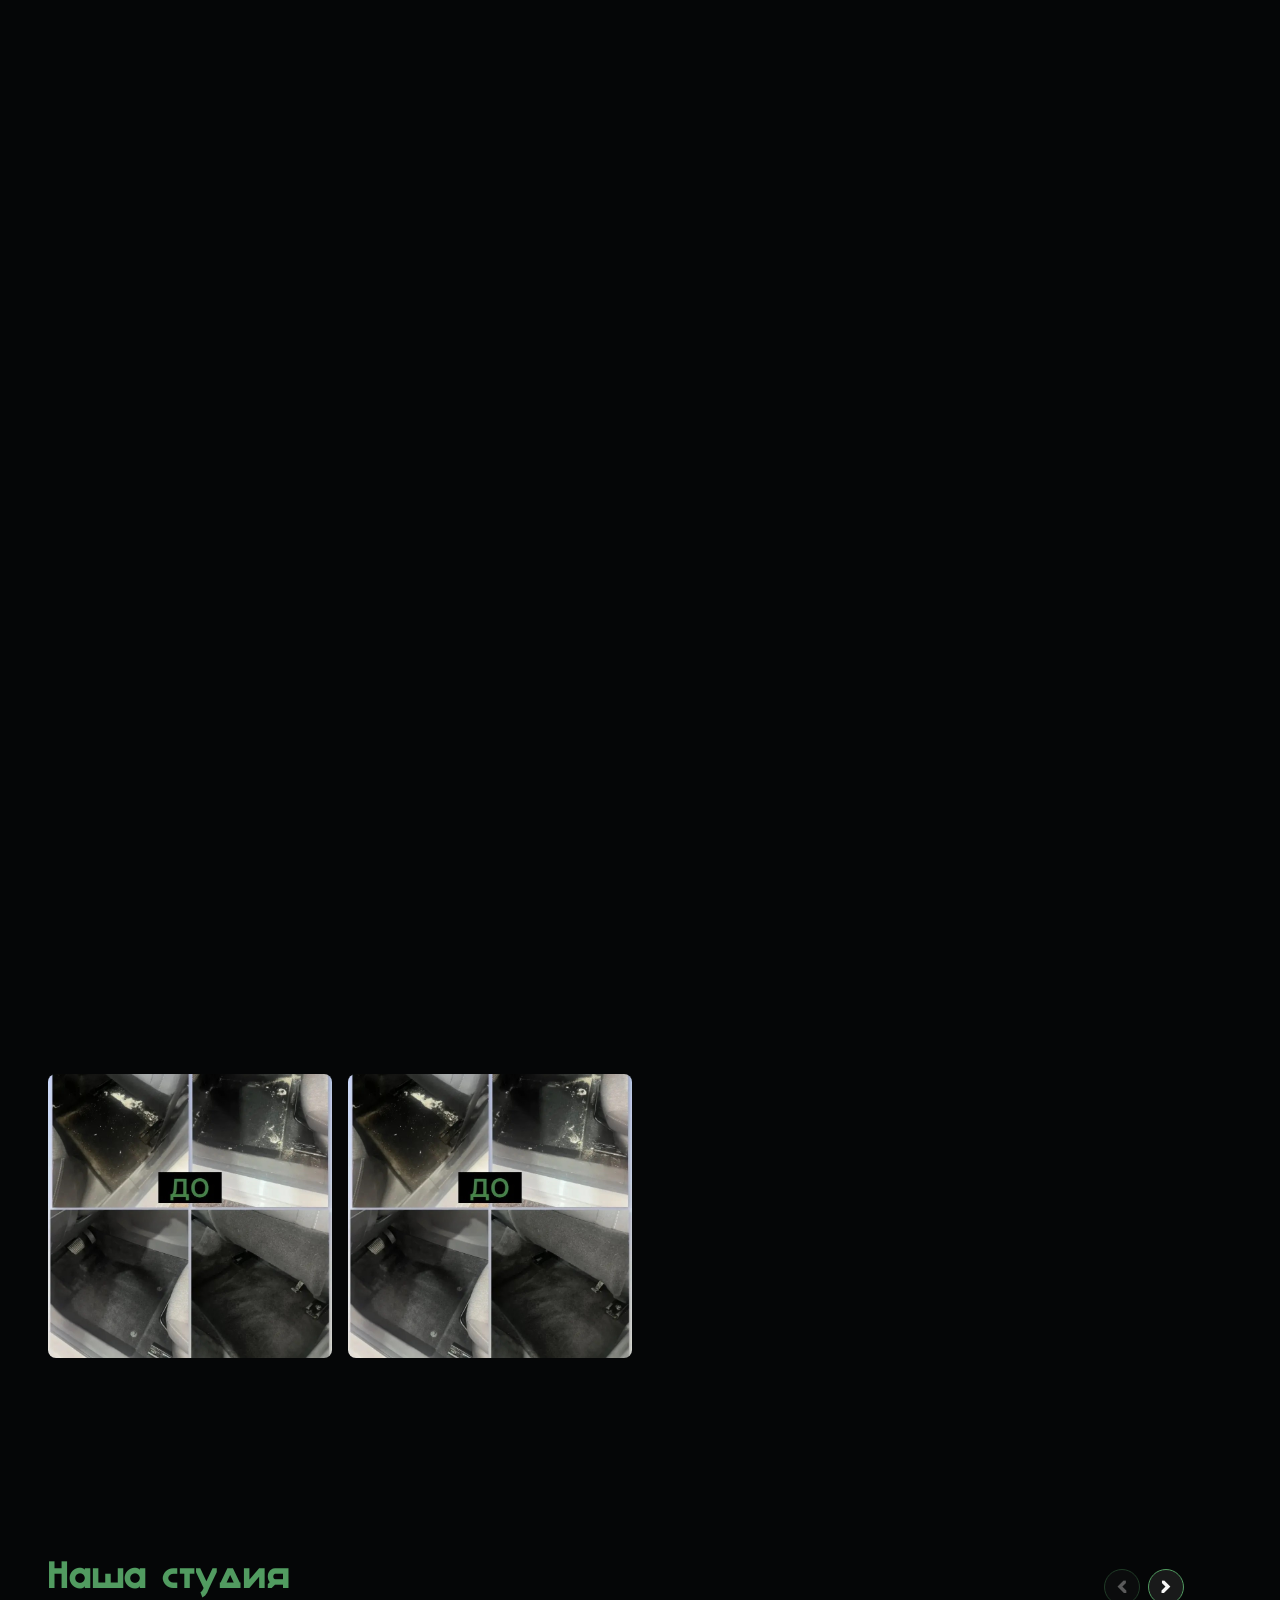
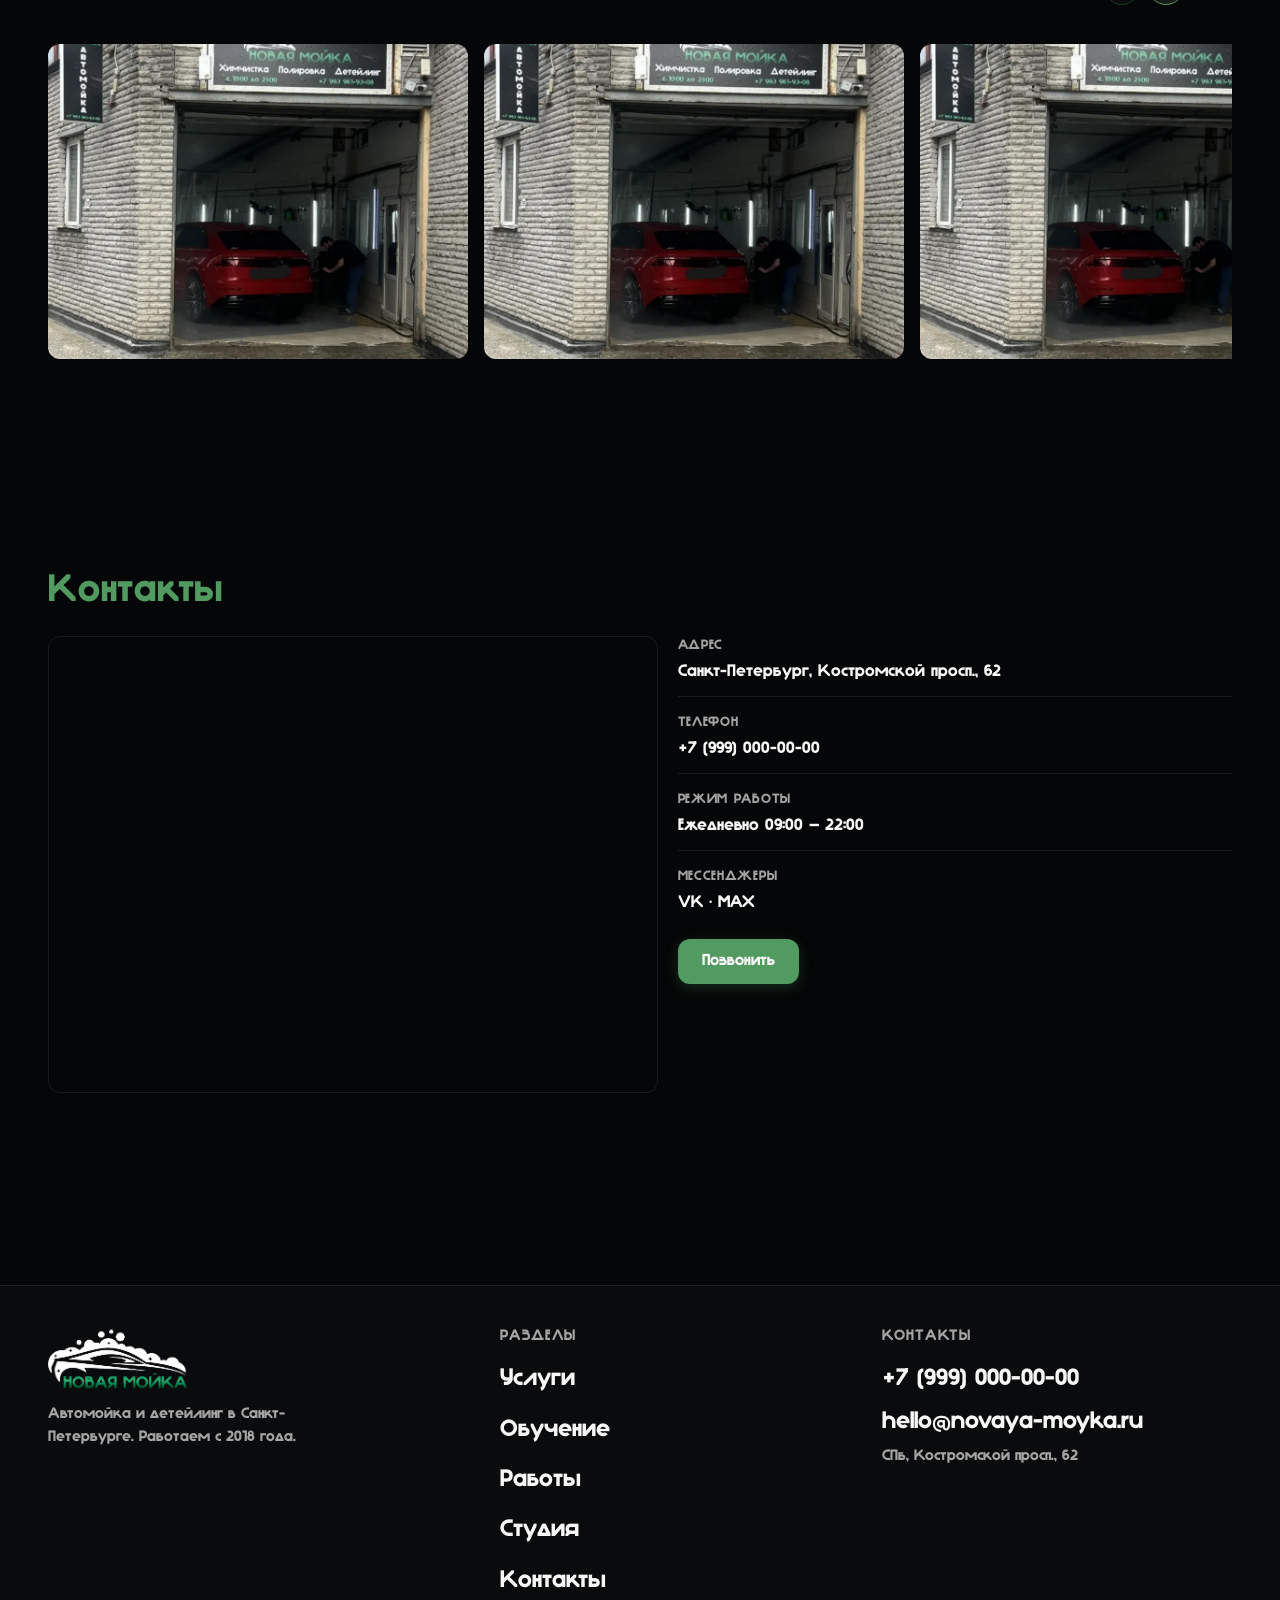
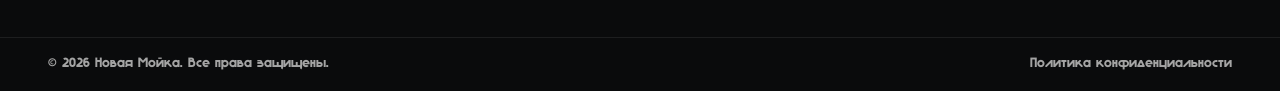
==== commit ea3eac95: "Add files via upload" ====
--- a/index.html
+++ b/index.html
@@ -15,24 +15,71 @@
       content="автомойка спб, детейлинг спб, химчистка салона, полировка кузова, керамическое покрытие, шумоизоляция, обучение детейлингу"
     />
     <meta name="author" content="Новая Мойка" />
+    <meta name="robots" content="index, follow" />
     <meta name="theme-color" content="#060809" />
+    <meta name="format-detection" content="telephone=no" />
+    <meta name="apple-mobile-web-app-capable" content="yes" />
+    <meta name="apple-mobile-web-app-title" content="Новая Мойка" />
+    <meta
+      name="apple-mobile-web-app-status-bar-style"
+      content="black-translucent"
+    />
     <link rel="canonical" href="https://novaya-moyka.ru/" />
 
-    <!-- Open Graph -->
+    <!-- Open Graph (VK, Facebook, Telegram, WhatsApp, Instagram DM) -->
     <meta property="og:type" content="website" />
+    <meta property="og:site_name" content="Новая Мойка" />
     <meta property="og:locale" content="ru_RU" />
-    <meta property="og:title" content="Новая Мойка — Автомойка и детейлинг" />
+    <meta
+      property="og:title"
+      content="Новая Мойка — Автомойка и детейлинг в Санкт-Петербурге"
+    />
     <meta
       property="og:description"
+      content="Профессиональная мойка и детейлинг по доступным ценам. Химчистка, полировка, керамика, шумоизоляция. Обучение детейлингу."
+    />
+    <meta property="og:url" content="https://novaya-moyka.ru/" />
+    <meta
+      property="og:image"
+      content="https://novaya-moyka.ru/src/img/og-preview.jpg"
+    />
+    <meta
+      property="og:image:secure_url"
+      content="https://novaya-moyka.ru/src/img/og-preview.jpg"
+    />
+    <meta property="og:image:type" content="image/jpeg" />
+    <meta property="og:image:width" content="1200" />
+    <meta property="og:image:height" content="630" />
+    <meta
+      property="og:image:alt"
+      content="Автомойка и детейлинг Новая Мойка в Санкт-Петербурге"
+    />
+
+    <!-- Twitter / X -->
+    <meta name="twitter:card" content="summary_large_image" />
+    <meta name="twitter:title" content="Новая Мойка — Автомойка и детейлинг" />
+    <meta
+      name="twitter:description"
       content="Профессиональная мойка и детейлинг по доступным ценам. Обучение детейлингу."
     />
-    <meta property="og:image" content="src/img/og-preview.jpg" />
-    <meta property="og:url" content="https://novaya-moyka.ru/" />
-
-
+    <meta
+      name="twitter:image"
+      content="https://novaya-moyka.ru/src/img/og-preview.jpg"
+    />
+    <meta
+      name="twitter:image:alt"
+      content="Новая Мойка — автомойка и детейлинг"
+    />
+
+    <!-- VK -->
+    <meta
+      property="vk:image"
+      content="https://novaya-moyka.ru/src/img/og-preview.jpg"
+    />
 
     <link rel="stylesheet" href="src/main.css" />
     <link rel="icon" href="src/img/favicon.ico" />
+    <link rel="apple-touch-icon" href="src/img/apple-touch-icon.png" />
 
     <!-- Микроразметка для поисковиков -->
     <script type="application/ld+json">
@@ -40,7 +87,7 @@
         "@context": "https://schema.org",
         "@type": "AutoWash",
         "name": "Новая Мойка",
-        "image": "src/img/og-preview.jpg",
+        "image": "https://novaya-moyka.ru/src/img/og-preview.jpg",
         "url": "https://novaya-moyka.ru/",
         "telephone": "+7 (999) 000-00-00",
         "priceRange": "₽₽",
@@ -93,12 +140,18 @@
     <section class="welcome" id="welcome">
       <div class="hero">
         <div class="container hero__container">
-          <div class="hero__text" data-animate>
-            <h1>
-              Автомойка и детейлинг
-              <span class="font--accent">По доступным ценам</span>
-            </h1>
-            <a href="tel:+79990000000" class="btn elem--accent">Позвонить</a>
+          <div class="hero__left">
+            <div>
+              <div class="hero__text" data-animate>
+                <h1>
+                  Автомойка и детейлинг
+                  <span class="font--accent">По доступным ценам</span>
+                </h1>
+                <a href="tel:+79990000000" class="btn elem--accent"
+                  >Позвонить</a
+                >
+              </div>
+            </div>
           </div>
 
           <!-- Отзывы (карусель) -->
@@ -142,109 +195,323 @@
             </div>
 
             <div class="reviews__track" data-slider-track>
-              <article class="review">
-                <div class="review__top">
-                  <img
-                    class="review__avatar"
-                    src="https://images.pexels.com/photos/415829/pexels-photo-415829.jpeg?auto=compress&cs=tinysrgb&w=200&h=200&fit=crop"
-                    alt="Аватар"
-                    loading="lazy"
-                  />
-                  <div class="review__info">
-                    <div class="review__author">София</div>
-                    <div class="review__date">2 июня</div>
+              <a
+                href="https://yandex.ru/maps/org/77434897884/reviews?reviews%5BpublicId%5D=51pz816k7mh85cc30auy2dmrm4&si=xpzb0ju072raph9hb4ndk7x66w&utm_source=review"
+                target="_blank"
+                rel="noopener"
+                aria-label="Открыть отзыв на Яндекс картах"
+              >
+                <article class="review">
+                  <div class="review__top">
+                    <img
+                      class="review__avatar"
+                      src="src/img/full_logo.png"
+                      alt="Аватар"
+                      loading="lazy"
+                    />
+                    <div class="review__info">
+                      <div class="review__author">Наш клиент</div>
+                      <div class="review__date">16 сентября</div>
+                    </div>
                   </div>
-                </div>
-                <div class="review__rating">★★★★★</div>
-                <p class="review__text">
-                  Огромная благодарность за работу, всё настолько чисто, как
-                  будто чистая новая машина. Ещё подсказали, как решить пару
-                  вопросов по машине. Покрыли колёса блёстками — обязательно
-                  вернусь и порекомендую друзьям!
-                </p>
-              </article>
-
-              <article class="review">
-                <div class="review__top">
-                  <img
-                    class="review__avatar"
-                    src="https://images.pexels.com/photos/774909/pexels-photo-774909.jpeg?auto=compress&cs=tinysrgb&w=200&h=200&fit=crop"
-                    alt="Аватар"
-                    loading="lazy"
-                  />
-                  <div class="review__info">
-                    <div class="review__author">Тишкевич Евгения</div>
-                    <div class="review__date">15 августа</div>
+                  <div class="review__rating">★★★★★</div>
+                  <p class="review__text">
+                    Отличная мойка, очень качественно помыли машину, в подарок
+                    нанесли чернение резины Приехал по записи, сразу же заехал
+                    Место рекомендую, буду приезжать еще
+                  </p>
+                </article>
+              </a>
+
+              <a
+                href="https://yandex.ru/maps/org/77434897884/reviews?reviews%5BpublicId%5D=8pta4384z32gyn2pfqk3e3wxw0&si=xpzb0ju072raph9hb4ndk7x66w&utm_source=review"
+                target="_blank"
+                rel="noopener"
+                aria-label="Открыть отзыв на Яндекс картах"
+              >
+                <article class="review">
+                  <div class="review__top">
+                    <img
+                      class="review__avatar"
+                      src="src/img/full_logo.png"
+                      alt="Аватар"
+                      loading="lazy"
+                    />
+                    <div class="review__info">
+                      <div class="review__author">Наш клиент</div>
+                      <div class="review__date">15 сентября</div>
+                    </div>
                   </div>
-                </div>
-                <div class="review__rating">★★★★★</div>
-                <p class="review__text">
-                  Отлично вымыли машину, всё чисто, побрызгали приятным ароматом
-                  в салон, дали советы по уходу. Отличный сервис, адекватные
-                  цены, вернусь обязательно.
-                </p>
-              </article>
-
-              <article class="review">
-                <div class="review__top">
-                  <img
-                    class="review__avatar"
-                    src="https://images.pexels.com/photos/220453/pexels-photo-220453.jpeg?auto=compress&cs=tinysrgb&w=200&h=200&fit=crop"
-                    alt="Аватар"
-                    loading="lazy"
-                  />
-                  <div class="review__info">
-                    <div class="review__author">Дмитрий К.</div>
-                    <div class="review__date">08.03.2025</div>
+                  <div class="review__rating">★★★★★</div>
+                  <p class="review__text">
+                    Прекрасная автомойка,прекрасный персонал,оч хорошо помыли!
+                    Мойка стоила свих денег!!! Рекомендую!!!
+                  </p>
+                </article>
+              </a>
+
+              <a
+                href="https://yandex.ru/maps/org/77434897884/reviews?reviews%5BpublicId%5D=6tt41jrkp7enw1pkmk9cuffbfm&si=xpzb0ju072raph9hb4ndk7x66w&utm_source=review"
+                target="_blank"
+                rel="noopener"
+                aria-label="Открыть отзыв на Яндекс картах"
+              >
+                <article class="review">
+                  <div class="review__top">
+                    <img
+                      class="review__avatar"
+                      src="src/img/full_logo.png"
+                      alt="Аватар"
+                      loading="lazy"
+                    />
+                    <div class="review__info">
+                      <div class="review__author">Наш клиент</div>
+                      <div class="review__date">2 июня</div>
+                    </div>
                   </div>
-                </div>
-                <div class="review__rating">★★★★☆</div>
-                <p class="review__text">
-                  Всё хорошо, но немного долго ждал своей очереди. В остальном
-                  претензий нет, чисто и аккуратно.
-                </p>
-              </article>
-
-              <article class="review">
-                <div class="review__top">
-                  <img
-                    class="review__avatar"
-                    src="https://images.pexels.com/photos/1239291/pexels-photo-1239291.jpeg?auto=compress&cs=tinysrgb&w=200&h=200&fit=crop"
-                    alt="Аватар"
-                    loading="lazy"
-                  />
-                  <div class="review__info">
-                    <div class="review__author">Ольга В.</div>
-                    <div class="review__date">05.03.2025</div>
+                  <div class="review__rating">★★★★★</div>
+                  <p class="review__text">
+                    Огромная благодарность за работу, всё настолько чисто, как
+                    будто чистая новая машина. Ещё подсказали, как решить пару
+                    вопросов по машине. Покрыли колёса блёстками — обязательно
+                    вернусь и порекомендую друзьям!
+                  </p>
+                </article>
+              </a>
+
+              <a
+                href="https://yandex.ru/maps/org/77434897884/reviews?reviews%5BpublicId%5D=95p40g91v36tdjf659gw42m7ym&si=xpzb0ju072raph9hb4ndk7x66w&utm_source=review"
+                target="_blank"
+                rel="noopener"
+                aria-label="Открыть отзыв на Яндекс картах"
+              >
+                <article class="review">
+                  <div class="review__top">
+                    <img
+                      class="review__avatar"
+                      src="src/img/full_logo.png"
+                      alt="Аватар"
+                      loading="lazy"
+                    />
+                    <div class="review__info">
+                      <div class="review__author">Наш клиент</div>
+                      <div class="review__date">29 августа</div>
+                    </div>
                   </div>
-                </div>
-                <div class="review__rating">★★★★★</div>
-                <p class="review__text">
-                  Лучшая мойка в городе! Делают детейлинг на высшем уровне.
-                  Спасибо мастеру Сергею!
-                </p>
-              </article>
-
-              <article class="review">
-                <div class="review__top">
-                  <img
-                    class="review__avatar"
-                    src="https://images.pexels.com/photos/614810/pexels-photo-614810.jpeg?auto=compress&cs=tinysrgb&w=200&h=200&fit=crop"
-                    alt="Аватар"
-                    loading="lazy"
-                  />
-                  <div class="review__info">
-                    <div class="review__author">Игорь М.</div>
-                    <div class="review__date">02.03.2025</div>
+                  <div class="review__rating">★★★★★</div>
+                  <p class="review__text">
+                    Помыл два авто, Мазду и Форестер. Все отлично, перед мойкой
+                    показали и рассказали, что можно сделать дополнительно,
+                    ничего не навязывали. Рекомендую. Для тех кто рядом, можно
+                    оставить авто и прийти как помочь, отзваниваются.
+                  </p>
+                </article>
+              </a>
+
+              <a
+                href="https://yandex.ru/maps/org/77434897884/reviews?reviews%5BpublicId%5D=dq7uf2r52hqh2jn4h8zkhrnh78&si=xpzb0ju072raph9hb4ndk7x66w&utm_source=review"
+                target="_blank"
+                rel="noopener"
+                aria-label="Открыть отзыв на Яндекс картах"
+              >
+                <article class="review">
+                  <div class="review__top">
+                    <img
+                      class="review__avatar"
+                      src="src/img/full_logo.png"
+                      alt="Аватар"
+                      loading="lazy"
+                    />
+                    <div class="review__info">
+                      <div class="review__author">Наш клиент</div>
+                      <div class="review__date">27 августа</div>
+                    </div>
                   </div>
-                </div>
-                <div class="review__rating">★★★★★</div>
-                <p class="review__text">
-                  Приятно удивлён качеством полировки. Машина как новая.
-                  Обязательно приеду снова!
-                </p>
-              </article>
+                  <div class="review__rating">★★★★★</div>
+                  <p class="review__text">
+                    Отличная мойка! Давно мою авто и мото, мойщики знают свое
+                    дело. Как понял из разговора, ранее имеют большой опыт
+                    работы в детейленге. Далее убедился сам, когда увидел как
+                    мыли мой авто в керамике.
+                  </p>
+                </article>
+              </a>
+
+              <a
+                href="https://yandex.ru/maps/org/77434897884/reviews?reviews%5BpublicId%5D=5fwd9umjxt69u9jxbjjd3xydmc&si=xpzb0ju072raph9hb4ndk7x66w&utm_source=review"
+                target="_blank"
+                rel="noopener"
+                aria-label="Открыть отзыв на Яндекс картах"
+              >
+                <article class="review">
+                  <div class="review__top">
+                    <img
+                      class="review__avatar"
+                      src="src/img/full_logo.png"
+                      alt="Аватар"
+                      loading="lazy"
+                    />
+                    <div class="review__info">
+                      <div class="review__author">Наш клиент</div>
+                      <div class="review__date">21 августа</div>
+                    </div>
+                  </div>
+                  <div class="review__rating">★★★★★</div>
+                  <p class="review__text">
+                    Мыла тут машину , я записалась заранее , приняли вовремя
+                    меня, и предупредили сколько будут мыть машину ,.машину
+                    отдали в срок , качеством мойки очень довольна! Буду ездить
+                    сюда постоянно))
+                  </p>
+                </article>
+              </a>
+
+              <a
+                href="https://yandex.ru/maps/org/77434897884/reviews?reviews%5BpublicId%5D=hm095g1trexg5q0qm6ajyubrfr&si=xpzb0ju072raph9hb4ndk7x66w&utm_source=review"
+                target="_blank"
+                rel="noopener"
+                aria-label="Открыть отзыв на Яндекс картах"
+              >
+                <article class="review">
+                  <div class="review__top">
+                    <img
+                      class="review__avatar"
+                      src="src/img/full_logo.png"
+                      alt="Аватар"
+                      loading="lazy"
+                    />
+                    <div class="review__info">
+                      <div class="review__author">Наш клиент</div>
+                      <div class="review__date">15 августа</div>
+                    </div>
+                  </div>
+                  <div class="review__rating">★★★★★</div>
+                  <p class="review__text">
+                    Отлично вымыли машину,все чисто ,побрызгали приятным
+                    ароматом салон,дали советы по уходу,отличный
+                    сервис,адекватные цены,вернусь обязательно,буду
+                    рекомендовать знакомым.
+                  </p>
+                </article>
+              </a>
+
+              <a
+                href="https://yandex.ru/maps/org/77434897884/reviews?reviews%5BpublicId%5D=uv4v1fr2zw38zxn80tc1vy3cf0&si=xpzb0ju072raph9hb4ndk7x66w&utm_source=review"
+                target="_blank"
+                rel="noopener"
+                aria-label="Открыть отзыв на Яндекс картах"
+              >
+                <article class="review">
+                  <div class="review__top">
+                    <img
+                      class="review__avatar"
+                      src="src/img/full_logo.png"
+                      alt="Аватар"
+                      loading="lazy"
+                    />
+                    <div class="review__info">
+                      <div class="review__author">Наш клиент</div>
+                      <div class="review__date">14 августа</div>
+                    </div>
+                  </div>
+                  <div class="review__rating">★★★★★</div>
+                  <p class="review__text">
+                    Отличная мойка, хороший сервис, адекватные цены, есть
+                    химчистка, очень рекомендую!
+                  </p>
+                </article>
+              </a>
+
+              <a
+                href="https://yandex.ru/maps/org/77434897884/reviews?reviews%5BpublicId%5D=22umde36gm1y3uxm8harmvghrr&si=xpzb0ju072raph9hb4ndk7x66w&utm_source=review"
+                target="_blank"
+                rel="noopener"
+                aria-label="Открыть отзыв на Яндекс картах"
+              >
+                <article class="review">
+                  <div class="review__top">
+                    <img
+                      class="review__avatar"
+                      src="src/img/full_logo.png"
+                      alt="Аватар"
+                      loading="lazy"
+                    />
+                    <div class="review__info">
+                      <div class="review__author">Наш клиент</div>
+                      <div class="review__date">11 августа</div>
+                    </div>
+                  </div>
+                  <div class="review__rating">★★★★★</div>
+                  <p class="review__text">
+                    Благодарю за вашу заботу о машине! Уж очень приятно потом
+                    сесть в чистый салон и погнать по делам, чувствуешь себя
+                    так, как если бы сама из салона красоты выпорхнула!
+                    Качественный и такой обходительный подход. Очень ценю.
+                  </p>
+                </article>
+              </a>
+
+              <a
+                href="https://yandex.ru/maps/org/77434897884/reviews?reviews%5BpublicId%5D=8wf2t0gv7nbh4bnwr224aumu8w&si=xpzb0ju072raph9hb4ndk7x66w&utm_source=review"
+                target="_blank"
+                rel="noopener"
+                aria-label="Открыть отзыв на Яндекс картах"
+              >
+                <article class="review">
+                  <div class="review__top">
+                    <img
+                      class="review__avatar"
+                      src="src/img/full_logo.png"
+                      alt="Аватар"
+                      loading="lazy"
+                    />
+                    <div class="review__info">
+                      <div class="review__author">Наш клиент</div>
+                      <div class="review__date">29 июля</div>
+                    </div>
+                  </div>
+                  <div class="review__rating">★★★★★</div>
+                  <p class="review__text">
+                    Заехали сюда случайно, по навигатору в поисках ближайшей
+                    свободной мойки. Попали к ребятам. Машину помыли настолько
+                    тщательно, что я её не узнала 🤣 спасибо огромное !!!! Очень
+                    приятно удивили, такой подход к работе заслуживает огромного
+                    уважения!!! Теперь буду специально сюда ездить.
+                  </p>
+                </article>
+              </a>
+
+              <a
+                href="https://yandex.ru/maps/org/novaya_moyka/77434897884/reviews/?ll=30.312581%2C60.026366&z=17"
+                target="_blank"
+                rel="noopener"
+                aria-label="Открыть все отзывы на Яндекс картах"
+              >
+                <article class="review">
+                  <div class="review__top">
+                    <img
+                      class="review__avatar"
+                      src="src/img/full_logo.png"
+                      alt="Аватар"
+                      loading="lazy"
+                    />
+                    <div class="review__info">
+                      <div class="review__author">Наш клиент</div>
+                      <div class="review__date">2 июня</div>
+                    </div>
+                  </div>
+                  <div class="review__rating">★★★★★</div>
+                  <p class="review__text">
+                    Вы можете посмотреть все отзывы на Яндекс картах
+                  </p>
+                </article>
+              </a>
             </div>
+            <p class="reviews__lead" style="font-size: 1rem">
+              Мы уважаем и ценим наших клиентов. В соответствии со 152 ФЗ, мы не
+              имеем права хранить личные данные пользователей, включая фотои и
+              имя. Вы можете открыть отзыв на картах, нажав на него
+            </p>
           </div>
         </div>
       </div>
@@ -254,40 +521,52 @@
     <section class="about section" id="about">
       <div class="container">
         <h2 class="section__title font--accent" data-animate>О нас</h2>
-
         <ul class="stats">
-          <li class="stats__item" data-animate>
+          <li class="stats__item">
             <span class="stats__value">2018</span>
             <span class="stats__label">работаем с этого года</span>
           </li>
-          <li class="stats__item" data-animate style="--delay: 0.1s">
+          <li class="stats__item">
             <span class="stats__value">12 500+</span>
             <span class="stats__label">довольных клиентов</span>
           </li>
-          <li class="stats__item" data-animate style="--delay: 0.2s">
+          <li class="stats__item">
             <span class="stats__value">5.0</span>
             <span class="stats__label">средняя оценка на картах</span>
           </li>
-          <li class="stats__item" data-animate style="--delay: 0.3s">
+          <li class="stats__item">
             <span class="stats__value">7</span>
             <span class="stats__label">мастеров в команде</span>
           </li>
         </ul>
-
-        <p class="about__text" data-animate>
-          Мы — команда, которая любит машины и уважает чужое время.
-          Предоставляем полный спектр услуг : химчистка, полировка, оклейка
-          пленкой , шумоизоляция, тонировка , наносим так же керамику , жидкое
-          стекло ! Наша команда делает качественно свою работу, мы не жалеем сил
-          чтобы ваш автомобиль выглядел как новый ! Убираем плесень , отмываем
-          утопленников и машины побывавшие в пожарах . Оклеим ваш автомобиль
-          качественной пленкой с хорошими микронами (190 , а можно и больше ),
-          аккуратно подвернем все углы. Так мы сделаем салон вашего автомобиля
-          тихим и приятным , опыт в шумоизоляции у нас более 7 лет ! Мы
-          разобрали и собрали больше 1000 машин и знаем все нюансы - слабые и
-          сильные стороны сборки и разборки . Мы не экономим на материалах,
-          качество превыше всего !
-        </p>
+        <div class="about__grid">
+          <div class="about__content" data-animate>
+            <p class="about__text">
+              Мы — команда, влюблённая в автомобили и уважающая ваше время.
+              Предлагаем полный спектр детейлинг-услуг: химчистка, полировка,
+              оклейка плёнкой, шумоизоляция, тонировка, нанесение керамики и
+              жидкого стекла.
+              <br /><br />Мы работаем качественно и не жалеем сил, чтобы ваш
+              автомобиль выглядел как новый. Убираем плесень, отмываем
+              утопленников и машины, побывавшие в пожарах. <br /><br />Оклеим
+              ваш автомобиль качественной плёнкой с хорошими микронами (190 и
+              больше), аккуратно подвернём все углы. Сделаем салон тихим и
+              приятным. Наш опыт в шумоизоляции — более 7 лет! Мы разобрали и
+              собрали более 1000 машин и знаем все нюансы — слабые и сильные
+              стороны сборки и разборки. <br /><br />Мы не экономим на
+              материалах — качество превыше всего! Доверьте свой автомобиль нам
+              — и он снова будет радовать вас как новый!
+            </p>
+          </div>
+
+          <div class="about__image" data-animate style="--delay: 0.15s">
+            <img
+              src="src/img/студия_1.jpg"
+              alt="Студия автомойки и детейлинга Новая Мойка"
+              loading="lazy"
+            />
+          </div>
+        </div>
       </div>
     </section>
 
@@ -308,7 +587,9 @@
           >
             <span
               class="service-item__bg"
-              style="background-image: url(&quot;src/img/двухфазная_мойка.jpg&quot;)"
+              style="
+                background-image: url(&quot;src/img/двухфазная_мойка.jpg&quot;);
+              "
             ></span>
             <span class="service-item__body">
               <span class="service-item__title">Двухфазная мойка</span>
@@ -359,9 +640,7 @@
           >
             <span
               class="service-item__bg"
-              style="
-                background-image: url(src/img/мойка.jpg);
-              "
+              style="background-image: url(&quot;src/img/мойка.jpg&quot;)"
             ></span>
             <span class="service-item__body">
               <span class="service-item__title">Химчистка кузова</span>
@@ -378,9 +657,7 @@
           >
             <span
               class="service-item__bg"
-              style="
-                background-image: url(src/img/химчистка.jpg);
-              "
+              style="background-image: url(&quot;src/img/химчистка.jpg&quot;)"
             ></span>
             <span class="service-item__body">
               <span class="service-item__title">Лёгкая химчистка салона</span>
@@ -397,9 +674,7 @@
           >
             <span
               class="service-item__bg"
-              style="
-                background-image: url(src/img/химчистка.jpg);
-              "
+              style="background-image: url(&quot;src/img/химчистка.jpg&quot;)"
             ></span>
             <span class="service-item__body">
               <span class="service-item__title">Химчистка салона</span>
@@ -436,7 +711,7 @@
             <span
               class="service-item__bg"
               style="
-                background-image: url(src/img/полировка_керамика.jpg);
+                background-image: url(&quot;src/img/полировка_керамика.jpg&quot;);
               "
             ></span>
             <span class="service-item__body">
@@ -455,7 +730,7 @@
             <span
               class="service-item__bg"
               style="
-                background-image: url(src/img/мойка_подвески.jpg);
+                background-image: url(&quot;src/img/мойка_подвески.jpg&quot;);
               "
             ></span>
             <span class="service-item__body">
@@ -473,9 +748,7 @@
           >
             <span
               class="service-item__bg"
-              style="
-                background-image: url(src/img/химчистка.jpg);
-              "
+              style="background-image: url(&quot;src/img/химчистка.jpg&quot;)"
             ></span>
             <span class="service-item__body">
               <span class="service-item__title">Предпродажная подготовка</span>
@@ -492,9 +765,7 @@
           >
             <span
               class="service-item__bg"
-              style="
-                background-image: url(src/img/оклейка.jpg);
-              "
+              style="background-image: url(&quot;src/img/оклейка.jpg&quot;)"
             ></span>
             <span class="service-item__body">
               <span class="service-item__title">Оклейка плёнкой</span>
@@ -512,7 +783,7 @@
             <span
               class="service-item__bg"
               style="
-                background-image: url(src/img/шумоизоляция.jpg);
+                background-image: url(&quot;src/img/шумоизоляция.jpg&quot;);
               "
             ></span>
             <span class="service-item__body">
@@ -536,27 +807,25 @@
 
     <!-- Обучение детейлингу -->
     <section class="training section" id="training">
-        <div class="training__banner" data-animate>
-          <div
-            class="training__bg"
-            style="
-              background-image: url(src/img/обучение.jpeg);
-            "
-          ></div>
-          <div class="training__content container">
-            <span class="training__tag">Новое направление</span>
-            <h2 class="training__title">Обучение детейлингу</h2>
-            <p class="training__desc">
-              Индивидуальные и групповые курсы для тех, кто хочет освоить
-              профессию с нуля или прокачать уже имеющиеся навыки. Практика на
-              реальных авто, разбор химчистки, полировки и нанесения защитных
-              покрытий. Помогаем собрать стартовый набор химии и инструмента.
-            </p>
-            <a href="tel:+79990000000" class="btn elem--accent"
-              >Записаться на курс</a
-            >
-          </div>
+      <div class="training__banner" data-animate>
+        <div
+          class="training__bg"
+          style="background-image: url(&quot;src/img/обучение.jpeg&quot;)"
+        ></div>
+        <div class="training__content container">
+          <span class="training__tag">Новое направление</span>
+          <h2 class="training__title">Обучение детейлингу</h2>
+          <p class="training__desc">
+            Индивидуальные и групповые курсы для тех, кто хочет освоить
+            профессию с нуля или прокачать уже имеющиеся навыки. Практика на
+            реальных авто, разбор химчистки, полировки и нанесения защитных
+            покрытий. Помогаем собрать стартовый набор химии и инструмента.
+          </p>
+          <a href="tel:+79990000000" class="btn elem--accent"
+            >Записаться на курс</a
+          >
         </div>
+      </div>
     </section>
 
     <!-- Наши работы -->
@@ -572,12 +841,9 @@
             class="work work--tall"
             data-lightbox="src/img/до_после_1.jpg"
             data-animate
-          >
-            <img
-              src="src/img/до_после_1.jpg"
-              alt="Работа 1"
-              loading="lazy"
-            />
+            aria-label="Открыть фото 1"
+          >
+            <img src="src/img/до_после_1.jpg" alt="Работа 1" loading="lazy" />
             <span class="work__zoom">＋</span>
           </button>
           <button
@@ -585,12 +851,9 @@
             data-lightbox="src/img/до_после_1.jpg"
             data-animate
             style="--delay: 0.1s"
-          >
-            <img
-              src="src/img/до_после_1.jpg"
-              alt="Работа 2"
-              loading="lazy"
-            />
+            aria-label="Открыть фото 2"
+          >
+            <img src="src/img/до_после_1.jpg" alt="Работа 2" loading="lazy" />
             <span class="work__zoom">＋</span>
           </button>
           <button
@@ -598,12 +861,9 @@
             data-lightbox="src/img/до_после_1.jpg"
             data-animate
             style="--delay: 0.2s"
-          >
-            <img
-              src="src/img/до_после_1.jpg"
-              alt="Работа 3"
-              loading="lazy"
-            />
+            aria-label="Открыть фото 3"
+          >
+            <img src="src/img/до_после_1.jpg" alt="Работа 3" loading="lazy" />
             <span class="work__zoom">＋</span>
           </button>
           <button
@@ -611,12 +871,9 @@
             data-lightbox="src/img/до_после_1.jpg"
             data-animate
             style="--delay: 0.3s"
-          >
-            <img
-              src="src/img/до_после_1.jpg"
-              alt="Работа 4"
-              loading="lazy"
-            />
+            aria-label="Открыть фото 4"
+          >
+            <img src="src/img/до_после_1.jpg" alt="Работа 4" loading="lazy" />
             <span class="work__zoom">＋</span>
           </button>
           <button
@@ -624,12 +881,9 @@
             data-lightbox="src/img/до_после_1.jpg"
             data-animate
             style="--delay: 0.4s"
-          >
-            <img
-              src="src/img/до_после_1.jpg"
-              alt="Работа 5"
-              loading="lazy"
-            />
+            aria-label="Открыть фото 5"
+          >
+            <img src="src/img/до_после_1.jpg" alt="Работа 5" loading="lazy" />
             <span class="work__zoom">＋</span>
           </button>
           <button
@@ -637,12 +891,9 @@
             data-lightbox="src/img/до_после_1.jpg"
             data-animate
             style="--delay: 0.5s"
-          >
-            <img
-              src="src/img/до_после_1.jpg"
-              alt="Работа 6"
-              loading="lazy"
-            />
+            aria-label="Открыть фото 6"
+          >
+            <img src="src/img/до_после_1.jpg" alt="Работа 6" loading="lazy" />
             <span class="work__zoom">＋</span>
           </button>
         </div>
@@ -677,52 +928,37 @@
             <button
               class="gallery__item"
               data-lightbox="src/img/студия_1.jpg"
+              aria-label="Открыть фото студии 1"
             >
-              <img
-                src="src/img/студия_1.jpg"
-                alt="Студия 1"
-                loading="lazy"
-              />
+              <img src="src/img/студия_1.jpg" alt="Студия 1" loading="lazy" />
             </button>
             <button
               class="gallery__item"
               data-lightbox="src/img/студия_1.jpg"
+              aria-label="Открыть фото студии 2"
             >
-              <img
-                src="src/img/студия_1.jpg"
-                alt="Студия 2"
-                loading="lazy"
-              />
+              <img src="src/img/студия_1.jpg" alt="Студия 2" loading="lazy" />
             </button>
             <button
               class="gallery__item"
               data-lightbox="src/img/студия_1.jpg"
+              aria-label="Открыть фото студии 3"
             >
-              <img
-                src="src/img/студия_1.jpg"
-                alt="Студия 3"
-                loading="lazy"
-              />
+              <img src="src/img/студия_1.jpg" alt="Студия 3" loading="lazy" />
             </button>
             <button
               class="gallery__item"
               data-lightbox="src/img/студия_1.jpg"
+              aria-label="Открыть фото студии 4"
             >
-              <img
-                src="src/img/студия_1.jpg"
-                alt="Студия 4"
-                loading="lazy"
-              />
+              <img src="src/img/студия_1.jpg" alt="Студия 4" loading="lazy" />
             </button>
             <button
               class="gallery__item"
               data-lightbox="src/img/до_после_1.jpg"
+              aria-label="Открыть фото студии 5"
             >
-              <img
-                src="src/img/до_после_1.jpg"
-                alt="Студия 5"
-                loading="lazy"
-              />
+              <img src="src/img/до_после_1.jpg" alt="Студия 5" loading="lazy" />
             </button>
           </div>
         </div>
@@ -863,11 +1099,153 @@
       </div>
     </div>
 
-    <!-- Лайтбокс для фото -->
-    <div class="lightbox" id="lightbox" aria-hidden="true">
+    <!-- Лайтбокс для фото с навигацией -->
+    <div
+      class="lightbox"
+      id="lightbox"
+      aria-hidden="true"
+      role="dialog"
+      aria-modal="true"
+    >
       <button class="lightbox__close" aria-label="Закрыть">×</button>
+      <button
+        class="lightbox__nav lightbox__nav--prev"
+        aria-label="Предыдущее фото"
+      >
+        ‹
+      </button>
       <img class="lightbox__img" src="" alt="" />
+      <button
+        class="lightbox__nav lightbox__nav--next"
+        aria-label="Следующее фото"
+      >
+        ›
+      </button>
+      <div class="lightbox__counter" id="lightboxCounter"></div>
     </div>
+
+    <!-- Cookie-баннер (показывается один раз, до загрузки Метрики) -->
+    <div
+      class="cookie-banner"
+      id="cookieBanner"
+      role="dialog"
+      aria-live="polite"
+      aria-label="Уведомление об использовании cookie"
+      hidden
+    >
+      <div class="cookie-banner__inner">
+        <div class="cookie-banner__text">
+          <p>
+            Мы используем cookie и Яндекс.Метрику, чтобы понимать, как
+            посетители пользуются сайтом. Это помогает нам делать его удобнее.
+            Подробнее — в
+            <a href="src/privacy.html">политике конфиденциальности</a>.
+          </p>
+        </div>
+        <div class="cookie-banner__actions">
+          <button
+            type="button"
+            class="cookie-banner__btn cookie-banner__btn--accept"
+            data-cookie-accept
+          >
+            Принять
+          </button>
+          <button
+            type="button"
+            class="cookie-banner__btn cookie-banner__btn--reject"
+            data-cookie-reject
+          >
+            Отклонить
+          </button>
+        </div>
+      </div>
+    </div>
+
+    <!-- Яндекс.Метрика. Грузится только после согласия через cookie-баннер -->
+    <script>
+      (function () {
+        // ============================================================
+        // ЗАМЕНИТЕ 00000000 НА НОМЕР ВАШЕГО СЧЁТЧИКА МЕТРИКИ.
+        // Пока стоит 00000000 — счётчик не грузится, ничего не сломается.
+        // ============================================================
+        const METRIKA_ID = "00000000";
+
+        const STORAGE_KEY = "cookie-consent";
+        const banner = document.getElementById("cookieBanner");
+
+        let metrikaLoaded = false;
+
+        const loadMetrika = () => {
+          if (metrikaLoaded) return;
+          if (!METRIKA_ID || METRIKA_ID === 0) return; // номер не задан — не грузим
+          if (window.ym && typeof window.ym === "function" && window.ym.a)
+            return;
+
+          (function (m, e, t, r, i, k, a) {
+            m[i] =
+              m[i] ||
+              function () {
+                (m[i].a = m[i].a || []).push(arguments);
+              };
+            m[i].l = 1 * new Date();
+            for (var j = 0; j < document.scripts.length; j++) {
+              if (document.scripts[j].src === r) return;
+            }
+            k = e.createElement(t);
+            a = e.getElementsByTagName(t)[0];
+            k.async = 1;
+            k.src = r;
+            a.parentNode.insertBefore(k, a);
+          })(
+            window,
+            document,
+            "script",
+            "https://mc.yandex.ru/metrika/tag.js",
+            "ym",
+          );
+
+          window.ym(METRIKA_ID, "init", {
+            clickmap: true,
+            trackLinks: true,
+            accurateTrackBounce: true,
+            webvisor: true,
+          });
+
+          metrikaLoaded = true;
+        };
+
+        const setConsent = (value) => {
+          try {
+            localStorage.setItem(STORAGE_KEY, value);
+          } catch (e) {}
+          if (banner) banner.hidden = true;
+          if (value === "accepted") loadMetrika();
+        };
+
+        let stored = null;
+        try {
+          stored = localStorage.getItem(STORAGE_KEY);
+        } catch (e) {}
+
+        if (stored === "accepted") {
+          // Пользователь уже соглашался ранее — грузим Метрику молча
+          loadMetrika();
+        } else if (!stored) {
+          // Первый визит или выбор ещё не сделан — показываем баннер
+          if (banner) banner.hidden = false;
+        }
+        // Если stored === "rejected" — ничего не делаем, ни баннера, ни Метрики.
+
+        if (banner) {
+          banner
+            .querySelector("[data-cookie-accept]")
+            ?.addEventListener("click", () => setConsent("accepted"));
+          banner
+            .querySelector("[data-cookie-reject]")
+            ?.addEventListener("click", () => setConsent("rejected"));
+        }
+      })();
+    </script>
 
     <script>
       (function () {
@@ -944,7 +1322,7 @@
         }
 
         /* ------------------------------------------------------------------
-         Cлайдер
+         Универсальный слайдер
       ------------------------------------------------------------------ */
         function initSlider(track, prevBtn, nextBtn) {
           if (!track) return;
@@ -995,16 +1373,83 @@
         );
 
         /* ------------------------------------------------------------------
-         Лайтбокс
+         Лайтбокс с навигацией (стрелки, клавиши, свайп)
+      ------------------------------------------------------------------ */
+        /* ------------------------------------------------------------------
+         Лайтбокс с навигацией (стрелки, клавиши, свайп)
+         Листает фото только внутри той секции, откуда его открыли
       ------------------------------------------------------------------ */
         const lightbox = document.getElementById("lightbox");
         const lightboxImg = lightbox?.querySelector(".lightbox__img");
         const lightboxClose = lightbox?.querySelector(".lightbox__close");
-
-        const openLightbox = (src, alt = "") => {
-          if (!lightbox || !lightboxImg) return;
-          lightboxImg.src = src;
-          lightboxImg.alt = alt;
+        const lightboxPrev = lightbox?.querySelector(".lightbox__nav--prev");
+        const lightboxNext = lightbox?.querySelector(".lightbox__nav--next");
+        const lightboxCounter = document.getElementById("lightboxCounter");
+
+        const lightboxTriggers = Array.from(
+          document.querySelectorAll("[data-lightbox]"),
+        );
+
+        // Группируем триггеры по ближайшей секции с id.
+        // Каждая секция получает свой набор фото — листание не перескакивает между блоками.
+        const lightboxGroups = new Map();
+        lightboxTriggers.forEach((el) => {
+          const section = el.closest("section[id]");
+          const key = section ? section.id : "__global__";
+          if (!lightboxGroups.has(key)) lightboxGroups.set(key, []);
+          lightboxGroups.get(key).push({
+            trigger: el,
+            src: el.getAttribute("data-lightbox"),
+            alt: el.querySelector("img")?.alt || "",
+          });
+        });
+
+        // Текущее активное состояние: в какой группе и на каком индексе мы находимся
+        let currentGroupKey = null;
+        let currentIndex = -1;
+
+        const getCurrentGroup = () =>
+          currentGroupKey ? lightboxGroups.get(currentGroupKey) || [] : [];
+        const getGroupLength = () => getCurrentGroup().length;
+
+        const renderLightbox = () => {
+          if (!lightboxImg || currentIndex < 0) return;
+          const group = getCurrentGroup();
+          const item = group[currentIndex];
+          if (!item) return;
+
+          lightboxImg.src = item.src;
+          lightboxImg.alt = item.alt;
+
+          if (lightboxCounter) {
+            // Показываем счётчик только если в группе больше одного фото
+            lightboxCounter.textContent =
+              group.length > 1 ? currentIndex + 1 + " / " + group.length : "";
+          }
+
+          // Скрываем стрелки, если в группе всего одно фото
+          const single = group.length <= 1;
+          if (lightboxPrev)
+            lightboxPrev.style.display = single ? "none" : "flex";
+          if (lightboxNext)
+            lightboxNext.style.display = single ? "none" : "flex";
+        };
+
+        const openLightbox = (groupKey, index) => {
+          const group = lightboxGroups.get(groupKey);
+          if (
+            !lightbox ||
+            !lightboxImg ||
+            !group ||
+            index < 0 ||
+            index >= group.length
+          )
+            return;
+
+          currentGroupKey = groupKey;
+          currentIndex = index;
+          renderLightbox();
+
           lightbox.classList.add("lightbox--open");
           lightbox.setAttribute("aria-hidden", "false");
           document.body.style.overflow = "hidden";
@@ -1015,27 +1460,82 @@
           lightbox.classList.remove("lightbox--open");
           lightbox.setAttribute("aria-hidden", "true");
           lightboxImg.src = "";
+          currentGroupKey = null;
+          currentIndex = -1;
           document.body.style.overflow = "";
         };
 
-        document.querySelectorAll("[data-lightbox]").forEach((el) => {
-          el.addEventListener("click", () => {
-            const src = el.getAttribute("data-lightbox");
-            const img = el.querySelector("img");
-            openLightbox(src, img?.alt);
+        const showPrev = () => {
+          const len = getGroupLength();
+          if (len <= 1) return;
+          currentIndex = (currentIndex - 1 + len) % len;
+          renderLightbox();
+        };
+
+        const showNext = () => {
+          const len = getGroupLength();
+          if (len <= 1) return;
+          currentIndex = (currentIndex + 1) % len;
+          renderLightbox();
+        };
+
+        // Навешиваем обработчик на каждый триггер — запоминаем его группу и позицию в ней
+        lightboxGroups.forEach((items, groupKey) => {
+          items.forEach((item, index) => {
+            item.trigger.addEventListener("click", () =>
+              openLightbox(groupKey, index),
+            );
           });
         });
 
         lightboxClose?.addEventListener("click", closeLightbox);
+        lightboxPrev?.addEventListener("click", (e) => {
+          e.stopPropagation();
+          showPrev();
+        });
+        lightboxNext?.addEventListener("click", (e) => {
+          e.stopPropagation();
+          showNext();
+        });
+
         lightbox?.addEventListener("click", (e) => {
           if (e.target === lightbox) closeLightbox();
         });
+
         document.addEventListener("keydown", (e) => {
+          if (!lightbox?.classList.contains("lightbox--open")) return;
           if (e.key === "Escape") closeLightbox();
+          if (e.key === "ArrowLeft") showPrev();
+          if (e.key === "ArrowRight") showNext();
         });
 
+        /* Свайп по лайтбоксу на тач-устройствах */
+        let touchStartX = 0;
+        let touchStartY = 0;
+        lightbox?.addEventListener(
+          "touchstart",
+          (e) => {
+            touchStartX = e.changedTouches[0].screenX;
+            touchStartY = e.changedTouches[0].screenY;
+          },
+          { passive: true },
+        );
+        lightbox?.addEventListener(
+          "touchend",
+          (e) => {
+            if (getGroupLength() <= 1) return;
+            const dx = e.changedTouches[0].screenX - touchStartX;
+            const dy = e.changedTouches[0].screenY - touchStartY;
+            if (Math.abs(dx) > 50 && Math.abs(dx) > Math.abs(dy)) {
+              if (dx < 0) showNext();
+              else showPrev();
+            }
+          },
+          { passive: true },
+        );
+
         /* ------------------------------------------------------------------
-         Модалка
+         Модалка услуги
       ------------------------------------------------------------------ */
         const SERVICES = {
           "wash-2phase": {
@@ -1148,7 +1648,7 @@
           "suspension-wash": {
             title: "Мойка подвески",
             price: "от 3 500 ₽",
-            img: "https://images.pexels.com/photos/297642/pexels-photo-297642.jpeg?auto=compress&cs=tinysrgb&w=1200",
+            img: "src/img/мойка_подвески.jpg",
             desc: "Очищаем днище, арки и скрытые полости от грязи и реагентов. Процедура полезная не только для внешнего вида, но и для металла — соль и грязь разъедают кузов снизу, если их вовремя не смывать.",
             list: [
               "Мойка арок и подкрылков",
@@ -1290,7 +1790,7 @@
         }
 
         /* ------------------------------------------------------------------
-         Подсветка активного пункта меню при скролле
+         Подсветка активного пункта меню
       ------------------------------------------------------------------ */
         const sections = document.querySelectorAll("section[id]");
         const navLinks = document.querySelectorAll(".nav__list a");
--- a/src/main.css
+++ b/src/main.css
@@ -0,0 +1,1391 @@
+/* =========================================================
+   RESET
+   ========================================================= */
+* {
+  padding: 0;
+  margin: 0;
+  border: none;
+}
+*,
+*::before,
+*::after {
+  box-sizing: border-box;
+}
+
+a,
+a:link,
+a:visited {
+  text-decoration: none;
+  color: var(--main-color);
+  transition: color 0.25s ease;
+}
+a:hover {
+  color: var(--accent);
+}
+
+aside,
+nav,
+footer,
+header,
+section,
+main {
+  display: block;
+}
+h1, h2, h3, h4, h5, h6, p {
+  font-size: inherit;
+  font-weight: inherit;
+}
+ul, ul li {
+  list-style: none;
+}
+img {
+  vertical-align: top;
+}
+img, svg {
+  max-width: 100%;
+  height: auto;
+  display: block;
+}
+address {
+  font-style: normal;
+}
+
+input, textarea, button, select {
+  font-family: inherit;
+  font-size: inherit;
+  color: inherit;
+  background-color: transparent;
+}
+button, input[type="submit"] {
+  display: inline-block;
+  box-shadow: none;
+  background: none;
+  cursor: pointer;
+}
+button::-moz-focus-inner {
+  padding: 0;
+  border: 0;
+}
+label {
+  cursor: pointer;
+}
+legend {
+  display: block;
+}
+
+/* =========================================================
+   Шрифт
+   ========================================================= */
+@font-face {
+  font-family: "Rostov";
+  src: url("fonts/rostov.eot");
+  src: url("fonts/rostov.eot?#iefix") format("embedded-opentype"),
+    url("fonts/rostov.otf") format("opentype"),
+    url("fonts/rostov.svg") format("svg"),
+    url("fonts/rostov.ttf") format("truetype"),
+    url("fonts/rostov.woff") format("woff"),
+    url("fonts/rostov.woff2") format("woff2");
+  font-weight: normal;
+  font-style: normal;
+  font-display: swap;
+}
+
+/* =========================================================
+   Переменные
+   ========================================================= */
+:root {
+  --main-bg: #050607;
+  --main-color: #f7f7f6;
+  --accent: #519b60;
+  --accent-soft: rgba(81, 155, 96, 0.15);
+  --muted: rgba(247, 247, 246, 0.65);
+  --line: rgba(255, 255, 255, 0.08);
+  --main-radius: 12px;
+  --second-radius: 8px;
+  --header-h: 64px;
+  --container-pad: 1.5rem;
+  --section-gap: 3.5rem;
+}
+
+/* =========================================================
+   База (mobile first)
+   ========================================================= */
+html {
+  scroll-behavior: smooth;
+}
+body {
+  background-color: var(--main-bg);
+  color: var(--main-color);
+  font-family: "Rostov", sans-serif;
+  font-size: clamp(1.5rem, 2vw, 1.5rem);
+  line-height: 1.5;
+  overflow-x: hidden;
+  -webkit-font-smoothing: antialiased;
+}
+
+section[id] {
+  scroll-margin-top: calc(var(--header-h) + 12px);
+}
+
+.container {
+  width: 100%;
+  margin: 0 auto;
+  padding: 0 var(--container-pad);
+}
+
+.section {
+  padding: var(--section-gap) 0;
+}
+
+.section__title {
+  font-size: clamp(1.6rem, 5vw, 2.4rem);
+  margin-bottom: 1rem;
+  letter-spacing: 0.02em;
+}
+.section__lead, .reviews__lead {
+  color: var(--muted);
+  margin-bottom: 1.75rem;
+  max-width: 42ch;
+}
+
+.reviews__lead {
+  max-width: none;
+  margin-right: var(--container-pad);
+}
+
+h1 {
+  font-size: clamp(2rem, 8vw, 3.75rem);
+}
+h2 {
+  font-size: clamp(1.25rem, 3vw, 1.75rem);
+}
+
+.font--accent { color: var(--accent); }
+.elem--accent { background-color: var(--accent); }
+
+/* =========================================================
+   Кнопки
+   ========================================================= */
+.btn {
+  display: inline-flex;
+  align-items: center;
+  justify-content: center;
+  padding: 0.65rem 1.5rem;
+  border-radius: var(--main-radius);
+  font-size: 1rem;
+  color: var(--main-color);
+  white-space: nowrap;
+  transition: transform 0.25s ease, box-shadow 0.25s ease;
+  box-shadow: 0 4px 14px rgba(81, 155, 96, 0.25);
+}
+.btn:hover {
+  transform: translateY(-2px);
+  box-shadow: 0 10px 24px rgba(81, 155, 96, 0.35);
+  color: var(--main-color);
+}
+
+/* =========================================================
+   Шапка
+   ========================================================= */
+.header {
+  position: fixed;
+  top: 0;
+  left: 0;
+  width: 100%;
+  z-index: 1000;
+  padding: 0.65rem 0;
+  background-color: rgba(6, 8, 9, 0.8);
+  backdrop-filter: blur(8px);
+  -webkit-backdrop-filter: blur(8px);
+}
+.header__container {
+  display: flex;
+  align-items: center;
+  justify-content: space-between;
+  gap: 0.75rem;
+}
+.header__logo img {
+  width: 120px;
+  height: auto;
+  transition: width 0.2s ease-out;
+}
+.header__phone .btn {
+  padding: 0.45rem 1rem;
+  font-size: 0.9rem;
+}
+
+/* =========================================================
+   Бургер
+   ========================================================= */
+.burger {
+  display: flex;
+  flex-direction: column;
+  justify-content: space-between;
+  width: 28px;
+  height: 20px;
+  flex-shrink: 0;
+  z-index: 1101;
+}
+.burger__line {
+  display: block;
+  height: 2px;
+  width: 100%;
+  background-color: var(--main-color);
+  border-radius: 2px;
+  transition: transform 0.3s ease, opacity 0.3s ease;
+}
+.burger--active .burger__line:nth-child(1) {
+  transform: translateY(9px) rotate(45deg);
+}
+.burger--active .burger__line:nth-child(2) {
+  opacity: 0;
+}
+.burger--active .burger__line:nth-child(3) {
+  transform: translateY(-9px) rotate(-45deg);
+}
+
+/* =========================================================
+   Навигация
+   ========================================================= */
+.nav {
+  position: fixed;
+  top: 0;
+  right: -100%;
+  width: 82%;
+  max-width: 340px;
+  height: 100vh;
+  padding: 5rem 1.75rem 2rem;
+  background-color: rgba(6, 8, 9, 0.97);
+  backdrop-filter: blur(10px);
+  -webkit-backdrop-filter: blur(10px);
+  display: flex;
+  flex-direction: column;
+  transition: right 0.35s ease;
+  z-index: 1050;
+  box-shadow: -8px 0 24px rgba(0, 0, 0, 0.5);
+}
+.nav--open { right: 0; }
+.nav__list {
+  display: flex;
+  flex-direction: column;
+  gap: 1.25rem;
+}
+.nav__list li a {
+  font-size: 1.25rem;
+  display: inline-block;
+}
+.nav__list a.active { color: var(--accent); }
+
+/* =========================================================
+   Welcome
+   ========================================================= */
+.welcome {
+  min-height: 100svh;
+  padding-top: var(--header-h);
+  background-image: url('./img/header_background.png');
+  background-position: center;
+  background-size: cover;
+  background-repeat: no-repeat;
+  display: flex;
+  align-items: center;
+  position: relative;
+}
+.welcome::before {
+  content: "";
+  position: absolute;
+  inset: 0;
+  background: linear-gradient(180deg, rgba(6,8,9,0.5) 0%, rgba(6,8,9,0.7) 100%);
+  pointer-events: none;
+}
+.hero { width: 100%; position: relative; z-index: 1; }
+.hero__container {
+  display: grid;
+  gap: 2rem;
+  padding-top: 2rem;
+  padding-bottom: 2rem;
+  padding-right: 0;
+}
+.hero h1 {
+  line-height: 1;
+  text-transform: uppercase;
+  margin-bottom: 1.25rem;
+}
+.hero__left {
+  display: flex;
+  align-items: center;
+}
+
+/* =========================================================
+   Карусель отзывов / галереи
+   ========================================================= */
+.reviews, .gallery {
+  display: flex;
+  flex-direction: column;
+  gap: 1rem;
+  min-width: 0;
+}
+.reviews__header, .gallery__header {
+  display: flex;
+  justify-content: space-between;
+  align-items: center;
+  flex-wrap: wrap;
+  gap: 0.75rem;
+}
+.reviews__header h2 {
+  display: flex;
+  align-items: center;
+  gap: 0.4rem;
+  font-size: clamp(1rem, 2.4vw, 1.5rem);
+}
+.reviews__star {
+  display: inline-flex;
+  align-items: center;
+  gap: 0.2rem;
+  color: #fc0;
+}
+.reviews__controls, .gallery__controls {
+  display: flex;
+  gap: 0.5rem;
+  flex-shrink: 0;
+  margin-right: var(--container-pad);
+}
+.reviews__arrow {
+  width: 2.25rem;
+  height: 2.25rem;
+  border-radius: 50%;
+  background: rgba(255, 255, 255, 0.08);
+  border: 1px solid var(--accent);
+  color: var(--main-color);
+  font-size: 1.5rem;
+  line-height: 1;
+  display: flex;
+  align-items: center;
+  justify-content: center;
+  transition: background 0.25s ease, transform 0.2s ease, opacity 0.2s ease;
+  user-select: none;
+}
+.reviews__arrow:hover {
+  background: var(--accent-soft);
+  transform: translateY(-2px);
+}
+.reviews__arrow:active {
+  transform: translateY(0) scale(0.96);
+}
+
+.reviews__track,
+.gallery__track {
+  display: flex;
+  gap: 1rem;
+  overflow-x: auto;
+  overflow-y: hidden;
+  scroll-snap-type: x mandatory;
+  -webkit-overflow-scrolling: touch;
+  padding: 0.25rem 0 0.75rem;
+  scrollbar-width: none;
+  -ms-overflow-style: none;
+}
+.reviews__track::-webkit-scrollbar,
+.gallery__track::-webkit-scrollbar {
+  display: none;
+}
+
+/* Ссылки-обёртки в отзывах ведут себя как flex-элементы карусели */
+.reviews__track > a {
+  display: block;
+  flex: 0 0 78%;
+  scroll-snap-align: start;
+  color: inherit;
+  transition: transform 0.3s ease;
+}
+.reviews__track > a:hover .review {
+  box-shadow: 0 12px 28px rgba(0, 0, 0, 0.4);
+}
+
+/* =========================================================
+   Карточка отзыва
+   ========================================================= */
+.review {
+  height: 100%;
+  background: rgba(255, 255, 255, 0.05);
+  border: 1px solid var(--line);
+  border-radius: var(--main-radius);
+  padding: 1rem;
+  display: flex;
+  flex-direction: column;
+  gap: 0.6rem;
+  min-height: 170px;
+  transition: transform 0.3s ease, box-shadow 0.3s ease;
+}
+.review:hover {
+  transform: translateY(-4px);
+}
+.review__top {
+  display: flex;
+  align-items: center;
+  gap: 0.75rem;
+}
+.review__avatar {
+  width: 70px;
+  height: 70px;
+  border-radius: 50%;
+  object-fit: cover;
+}
+.review__info { display: flex; flex-direction: column; }
+.review__author {
+  font-weight: 700;
+  color: var(--accent);
+  font-size: 1.1rem;
+}
+.review__date { font-size: 0.85rem; opacity: 0.6; }
+.review__rating { color: #ffcc00; letter-spacing: 2px; }
+.review__text {
+  font-size: 1.3rem;
+  line-height: 1.45;
+  opacity: 0.9;
+  flex: 1;
+}
+
+/* =========================================================
+   Секция "О нас"
+   ========================================================= */
+.about__grid {
+  display: grid;
+  grid-template-columns: 1fr;
+  gap: 2rem;
+}
+.about__content {
+  display: flex;
+  flex-direction: column;
+}
+.about__image {
+  border-radius: var(--main-radius);
+  overflow: hidden;
+  aspect-ratio: 4 / 3;
+  min-height: 260px;
+}
+.about__image img {
+  width: 100%;
+  height: 100%;
+  object-fit: cover;
+  display: block;
+}
+.stats {
+  display: grid;
+  grid-template-columns: repeat(2, 1fr);
+  gap: 0.9rem;
+  margin-bottom: 2rem;
+}
+.stats__item {
+  padding: 1rem;
+  border: 1px solid var(--line);
+  border-radius: var(--main-radius);
+  background: rgba(255, 255, 255, 0.03);
+  display: flex;
+  flex-direction: column;
+  gap: 0.35rem;
+  transition: border-color 0.3s ease, transform 0.3s ease;
+}
+.stats__item:hover {
+  border-color: var(--accent);
+  transform: translateY(-3px);
+}
+.stats__value {
+  font-size: clamp(1.5rem, 5vw, 2rem);
+  color: var(--accent);
+  font-weight: 700;
+  line-height: 1;
+}
+.stats__label {
+  font-size: 1.2rem;
+  color: var(--muted);
+}
+.about__text {
+  text-align: justify;
+  color: var(--muted);
+  font-size: 1.3rem;
+}
+
+/* =========================================================
+   Услуги
+   ========================================================= */
+.services__grid {
+  display: grid;
+  grid-template-columns: repeat(2, 1fr);
+  gap: 0.75rem;
+}
+.service-item {
+  position: relative;
+  aspect-ratio: 3 / 4;
+  border-radius: var(--main-radius);
+  overflow: hidden;
+  isolation: isolate;
+  padding: 0;
+  text-align: left;
+  cursor: pointer;
+  transition: transform 0.3s ease, box-shadow 0.3s ease;
+}
+.service-item:hover {
+  transform: translateY(-4px);
+  box-shadow: 0 14px 28px rgba(0, 0, 0, 0.45);
+}
+.service-item:focus-visible {
+  outline: 2px solid var(--accent);
+  outline-offset: 3px;
+}
+.service-item__bg {
+  position: absolute;
+  inset: 0;
+  background-size: cover;
+  background-position: center;
+  z-index: -2;
+  transition: transform 0.6s ease;
+}
+.service-item::after {
+  content: "";
+  position: absolute;
+  inset: 0;
+  background: linear-gradient(180deg, rgba(6,8,9,0.05) 30%, rgba(6,8,9,0.92) 100%);
+  z-index: -1;
+  transition: background 0.35s ease;
+}
+.service-item:hover .service-item__bg { transform: scale(1.07); }
+.service-item:hover::after {
+  background: linear-gradient(180deg, rgba(81,155,96,0.15) 0%, rgba(6,8,9,0.95) 100%);
+}
+.service-item__body {
+  position: absolute;
+  left: 0;
+  right: 0;
+  bottom: 0;
+  padding: 0.9rem 1rem;
+  display: flex;
+  flex-direction: column;
+  gap: 0.3rem;
+}
+.service-item__title {
+  font-size: 0.95rem;
+  font-weight: 700;
+  line-height: 1.25;
+  color: var(--main-color);
+}
+.service-item__price {
+  font-size: 0.85rem;
+  color: var(--accent);
+  font-weight: 700;
+}
+
+.service-item[data-order="5"],
+.service-item[data-order="6"],
+.service-item[data-order="7"],
+.service-item[data-order="8"],
+.service-item[data-order="9"],
+.service-item[data-order="10"],
+.service-item[data-order="11"],
+.service-item[data-order="12"] {
+  display: none;
+}
+.services__grid.is-expanded .service-item { display: block; }
+
+.services__toggle-wrap {
+  display: flex;
+  justify-content: center;
+  margin-top: 1.5rem;
+}
+.services__toggle {
+  padding: 0.7rem 2.2rem;
+  font-size: 1rem;
+  border: 1px solid var(--accent);
+  background: transparent;
+  color: var(--accent);
+  box-shadow: none;
+}
+.services__toggle:hover {
+  background: var(--accent);
+  color: var(--main-color);
+  transform: translateY(-2px);
+  box-shadow: 0 8px 20px rgba(81, 155, 96, 0.3);
+}
+
+/* =========================================================
+   Модалка услуги
+   ========================================================= */
+.service-modal {
+  position: fixed;
+  inset: 0;
+  z-index: 2100;
+  display: flex;
+  align-items: flex-end;
+  justify-content: center;
+  visibility: hidden;
+  opacity: 0;
+  transition: opacity 0.3s ease, visibility 0.3s ease;
+}
+.service-modal--open {
+  visibility: visible;
+  opacity: 1;
+}
+.service-modal__backdrop {
+  position: absolute;
+  inset: 0;
+  background: rgba(0, 0, 0, 0.75);
+  backdrop-filter: blur(4px);
+  -webkit-backdrop-filter: blur(4px);
+}
+.service-modal__dialog {
+  position: relative;
+  width: 100%;
+  max-width: 640px;
+  max-height: 92vh;
+  overflow-y: auto;
+  background: #0e1113;
+  border: 1px solid var(--line);
+  border-radius: var(--main-radius) var(--main-radius) 0 0;
+  transform: translateY(30px);
+  transition: transform 0.35s ease;
+}
+.service-modal--open .service-modal__dialog {
+  transform: translateY(0);
+}
+.service-modal__close {
+  position: absolute;
+  top: 0.75rem;
+  right: 0.75rem;
+  z-index: 2;
+  width: 38px;
+  height: 38px;
+  border-radius: 50%;
+  background: rgba(6, 8, 9, 0.7);
+  color: #fff;
+  font-size: 1.5rem;
+  line-height: 1;
+  display: flex;
+  align-items: center;
+  justify-content: center;
+  transition: background 0.25s ease;
+}
+.service-modal__close:hover { background: var(--accent); }
+
+.service-modal__image {
+  aspect-ratio: 16 / 10;
+  overflow: hidden;
+  position: relative;
+}
+.service-modal__image::after {
+  content: "";
+  position: absolute;
+  inset: 0;
+  background: linear-gradient(180deg, rgba(6,8,9,0.1) 0%, rgba(14,17,19,0.95) 100%);
+}
+.service-modal__image img {
+  width: 100%;
+  height: 100%;
+  object-fit: cover;
+}
+.service-modal__content {
+  padding: 1.5rem 1.25rem 1.75rem;
+  display: flex;
+  flex-direction: column;
+  gap: 0.75rem;
+}
+.service-modal__title {
+  font-size: clamp(1.3rem, 4vw, 1.75rem);
+  font-weight: 700;
+}
+.service-modal__desc {
+  color: var(--muted);
+  font-size: 0.95rem;
+  line-height: 1.55;
+}
+.service-modal__list {
+  display: flex;
+  flex-direction: column;
+  gap: 0.45rem;
+  margin-top: 0.25rem;
+}
+.service-modal__list li {
+  position: relative;
+  padding-left: 1.25rem;
+  font-size: 0.9rem;
+  color: var(--main-color);
+  opacity: 0.9;
+}
+.service-modal__list li::before {
+  content: "";
+  position: absolute;
+  left: 0;
+  top: 0.55em;
+  width: 6px;
+  height: 6px;
+  border-radius: 50%;
+  background: var(--accent);
+}
+.service-modal__footer {
+  margin-top: 0.75rem;
+  padding-top: 1rem;
+  border-top: 1px solid var(--line);
+  display: flex;
+  align-items: center;
+  justify-content: space-between;
+  gap: 1rem;
+  flex-wrap: wrap;
+}
+.service-modal__price {
+  font-size: 1.25rem;
+  color: var(--accent);
+  font-weight: 700;
+}
+
+/* =========================================================
+   Обучение детейлингу
+   ========================================================= */
+.training__banner {
+  position: relative;
+  min-height: 320px;
+  border-radius: var(--main-radius);
+  overflow: hidden;
+  isolation: isolate;
+  display: flex;
+  align-items: center;
+  padding: 2rem 1.5rem;
+}
+.training__bg {
+  position: absolute;
+  inset: 0;
+  background-size: cover;
+  background-position: center;
+  z-index: -2;
+  transition: transform 0.8s ease;
+}
+.training__banner:hover .training__bg { transform: scale(1.04); }
+.training__banner::after {
+  content: "";
+  position: absolute;
+  inset: 0;
+  background: linear-gradient(90deg, rgba(6,8,9,0.96) 0%, rgba(6,8,9,0.7) 55%, rgba(6,8,9,0.25) 100%);
+  z-index: -1;
+}
+.training__content {
+  max-width: 560px;
+  display: flex;
+  flex-direction: column;
+  gap: 0.75rem;
+}
+.training__tag {
+  display: inline-block;
+  align-self: flex-start;
+  padding: 0.25rem 0.75rem;
+  border-radius: 999px;
+  background: rgba(81, 155, 96, 0.15);
+  border: 1px solid var(--accent);
+  color: var(--accent);
+  font-size: 0.7rem;
+  letter-spacing: 0.12em;
+  text-transform: uppercase;
+  font-weight: 700;
+}
+.training__title {
+  font-size: clamp(1.6rem, 5vw, 2.6rem);
+  line-height: 1.1;
+}
+.training__desc {
+  color: var(--muted);
+  font-size: 0.95rem;
+  line-height: 1.55;
+}
+.training__content .btn {
+  align-self: flex-start;
+  margin-top: 0.5rem;
+}
+
+/* =========================================================
+   Работы
+   ========================================================= */
+.works__grid {
+  display: grid;
+  grid-template-columns: repeat(2, 1fr);
+  gap: 0.75rem;
+}
+.work {
+  position: relative;
+  overflow: hidden;
+  background-color: var(--muted);
+  border-radius: var(--second-radius);
+  aspect-ratio: 1 / 1;
+  cursor: zoom-in;
+}
+.work img {
+  width: 100%;
+  height: 100%;
+  object-fit: cover;
+  transition: transform 0.6s ease, filter 0.4s ease;
+}
+.work:hover img { transform: scale(1.07); filter: brightness(0.75); }
+.work__zoom {
+  position: absolute;
+  right: 0.75rem;
+  bottom: 0.75rem;
+  width: 36px;
+  height: 36px;
+  display: flex;
+  align-items: center;
+  justify-content: center;
+  border-radius: 50%;
+  background: var(--accent);
+  color: #fff;
+  font-size: 1.2rem;
+  opacity: 0;
+  transform: translateY(8px);
+  transition: opacity 0.3s ease, transform 0.3s ease;
+}
+.work:hover .work__zoom {
+  opacity: 1;
+  transform: translateY(0);
+}
+
+/* =========================================================
+   Студия
+   ========================================================= */
+.gallery__item {
+  flex: 0 0 80%;
+  scroll-snap-align: start;
+  border-radius: var(--main-radius);
+  overflow: hidden;
+  aspect-ratio: 4 / 3;
+  position: relative;
+  cursor: zoom-in;
+}
+.gallery__item img {
+  width: 100%;
+  height: 100%;
+  object-fit: cover;
+  transition: transform 0.6s ease;
+}
+.gallery__item:hover img { transform: scale(1.06); }
+
+/* =========================================================
+   Контакты
+   ========================================================= */
+.contacts__grid {
+  display: grid;
+  grid-template-columns: 1fr;
+  gap: 1.25rem;
+}
+.contacts__map {
+  position: relative;
+  border-radius: var(--main-radius);
+  overflow: hidden;
+  border: 1px solid var(--line);
+  aspect-ratio: 4 / 3;
+}
+.contacts__map iframe {
+  width: 100%;
+  height: 100%;
+  border: 0;
+  filter: invert(88%) hue-rotate(180deg) brightness(0.95) contrast(0.9) saturate(0.9);
+}
+.contacts__info {
+  display: flex;
+  flex-direction: column;
+  gap: 1.5rem;
+}
+.contacts__list {
+  display: flex;
+  flex-direction: column;
+  gap: 1rem;
+}
+.contacts__list li {
+  display: flex;
+  flex-direction: column;
+  gap: 0.15rem;
+  padding-bottom: 0.75rem;
+  border-bottom: 1px solid var(--line);
+}
+.contacts__list li:last-child { border-bottom: 0; padding-bottom: 0; }
+.contacts__label {
+  font-size: 0.85rem;
+  color: var(--muted);
+  letter-spacing: 0.05em;
+  text-transform: uppercase;
+}
+.contacts__value {
+  font-size: 1.05rem;
+  color: var(--main-color);
+}
+.contacts__btn {
+  align-self: flex-start;
+}
+
+/* =========================================================
+   Футер
+   ========================================================= */
+.footer {
+  margin-top: var(--section-gap);
+  border-top: 1px solid var(--line);
+  background: rgba(255, 255, 255, 0.02);
+}
+.footer__container {
+  display: grid;
+  grid-template-columns: 1fr;
+  gap: 1.5rem;
+  padding-top: 2.5rem;
+  padding-bottom: 2rem;
+}
+.footer__logo { width: 140px; margin-bottom: 0.75rem; }
+.footer__text { color: var(--muted); max-width: 32ch; font-size: 0.95rem; }
+.footer__title {
+  display: block;
+  font-size: 0.85rem;
+  color: var(--muted);
+  text-transform: uppercase;
+  letter-spacing: 0.06em;
+  margin-bottom: 0.75rem;
+}
+.footer__nav ul {
+  display: flex;
+  flex-direction: column;
+  gap: 0.5rem;
+}
+.footer__col a {
+  display: block;
+  color: var(--main-color);
+  margin-bottom: 0.4rem;
+}
+.footer__col a:hover { color: var(--accent); }
+.footer__col > span { display: block; color: var(--muted); font-size: 0.95rem; }
+.footer__bottom {
+  border-top: 1px solid var(--line);
+  padding: 1rem 0;
+}
+.footer__bottom-inner {
+  display: flex;
+  flex-direction: column;
+  gap: 0.5rem;
+  font-size: 0.85rem;
+  color: var(--muted);
+}
+.footer__bottom-inner a { color: var(--muted); }
+.footer__bottom-inner a:hover { color: var(--accent); }
+
+/* =========================================================
+   Лайтбокс с навигацией
+   ========================================================= */
+.lightbox {
+  position: fixed;
+  inset: 0;
+  background: rgba(0, 0, 0, 0.94);
+  display: flex;
+  align-items: center;
+  justify-content: center;
+  padding: 1rem;
+  opacity: 0;
+  visibility: hidden;
+  transition: opacity 0.3s ease, visibility 0.3s ease;
+  z-index: 2000;
+}
+.lightbox--open {
+  opacity: 1;
+  visibility: visible;
+}
+.lightbox__img {
+  max-width: 100%;
+  max-height: 82vh;
+  object-fit: contain;
+  border-radius: var(--second-radius);
+  transform: scale(0.95);
+  transition: transform 0.3s ease;
+  user-select: none;
+  -webkit-user-drag: none;
+}
+.lightbox--open .lightbox__img { transform: scale(1); }
+.lightbox__close {
+  position: absolute;
+  top: 1rem;
+  right: 1rem;
+  width: 44px;
+  height: 44px;
+  border-radius: 50%;
+  background: rgba(255, 255, 255, 0.1);
+  color: #fff;
+  font-size: 1.6rem;
+  line-height: 1;
+  display: flex;
+  align-items: center;
+  justify-content: center;
+  transition: background 0.25s ease;
+  z-index: 3;
+}
+.lightbox__close:hover { background: var(--accent); }
+
+.lightbox__nav {
+  position: absolute;
+  top: 50%;
+  transform: translateY(-50%);
+  width: 44px;
+  height: 44px;
+  border-radius: 50%;
+  background: rgba(255, 255, 255, 0.1);
+  color: #fff;
+  font-size: 1.8rem;
+  line-height: 1;
+  display: flex;
+  align-items: center;
+  justify-content: center;
+  transition: background 0.25s ease, transform 0.2s ease;
+  z-index: 3;
+  user-select: none;
+}
+.lightbox__nav:hover {
+  background: var(--accent);
+  transform: translateY(-50%) scale(1.05);
+}
+.lightbox__nav:active {
+  transform: translateY(-50%) scale(0.96);
+}
+.lightbox__nav--prev { left: 0.75rem; }
+.lightbox__nav--next { right: 0.75rem; }
+
+.lightbox__counter {
+  position: absolute;
+  bottom: 1rem;
+  left: 50%;
+  transform: translateX(-50%);
+  color: rgba(255, 255, 255, 0.7);
+  font-size: 0.9rem;
+  letter-spacing: 0.08em;
+  padding: 0.35rem 0.9rem;
+  border-radius: 999px;
+  background: rgba(0, 0, 0, 0.5);
+  user-select: none;
+}
+
+/* =========================================================
+   Анимации появления при скролле
+   ========================================================= */
+[data-animate] {
+  opacity: 0;
+  transform: translateY(28px);
+  transition: opacity 0.7s ease var(--delay, 0s), transform 0.7s ease var(--delay, 0s);
+}
+[data-animate].is-visible {
+  opacity: 1;
+  transform: translateY(0);
+}
+
+@media (prefers-reduced-motion: reduce) {
+  html { scroll-behavior: auto; }
+  *, *::before, *::after {
+    transition-duration: 0.001ms !important;
+    animation-duration: 0.001ms !important;
+  }
+  [data-animate] { opacity: 1; transform: none; }
+}
+
+/* =========================================================
+   ≥ 480px
+   ========================================================= */
+@media (min-width: 480px) {
+  .reviews__track > a { flex: 0 0 65%; }
+  .gallery__item { flex: 0 0 65%; }
+
+  .services__grid {
+    grid-template-columns: repeat(2, 1fr);
+    gap: 0.9rem;
+  }
+  .service-item { aspect-ratio: 4 / 5; }
+  .service-item__title { font-size: 1rem; }
+}
+
+/* =========================================================
+   ≥ 768px (планшет)
+   ========================================================= */
+@media (min-width: 768px) {
+  :root {
+    --container-pad: 2rem;
+    --section-gap: 4.5rem;
+    --header-h: 76px;
+  }
+
+  .header__logo img { width: 160px; }
+  .header__phone .btn { padding: 0.55rem 1.5rem; font-size: 1rem; }
+
+  .hero__container {
+    grid-template-columns: 1fr 1.2fr;
+    text-align: left;
+    gap: 2rem;
+  }
+
+  /* О нас: две колонки */
+  .about__grid {
+    grid-template-columns: 1.2fr 1fr;
+    gap: 2.5rem;
+    align-items: stretch;
+  }
+  .about__image {
+    aspect-ratio: auto;
+    min-height: 420px;
+    height: 100%;
+  }
+
+  .stats { grid-template-columns: repeat(4, 1fr); }
+
+  .services__grid {
+    grid-template-columns: repeat(3, 1fr);
+    gap: 1rem;
+  }
+  .service-item { aspect-ratio: 3 / 4; }
+  .service-item__body { padding: 1rem 1.15rem; }
+  .service-item__title { font-size: 1.05rem; }
+
+  .service-item[data-order="5"],
+  .service-item[data-order="6"] { display: block; }
+
+  .service-modal {
+    align-items: center;
+  }
+  .service-modal__dialog {
+    border-radius: var(--main-radius);
+    max-height: 90vh;
+  }
+  .service-modal__image { aspect-ratio: 16 / 9; }
+  .service-modal__content { padding: 1.75rem; }
+
+  .training__banner {
+    padding: 3rem 2.5rem;
+    min-height: 380px;
+  }
+
+  .works__grid {
+    grid-template-columns: repeat(3, 1fr);
+    gap: 1rem;
+  }
+
+  .contacts__grid {
+    grid-template-columns: 1.1fr 1fr;
+    align-items: stretch;
+  }
+
+  .footer__container {
+    grid-template-columns: 1.2fr 1fr 1fr;
+    gap: 2rem;
+  }
+  .footer__bottom-inner {
+    flex-direction: row;
+    justify-content: space-between;
+    align-items: center;
+  }
+
+  .reviews__track > a { flex: 0 0 320px; }
+  .gallery__item { flex: 0 0 380px; }
+
+  .lightbox__nav {
+    width: 52px;
+    height: 52px;
+    font-size: 2rem;
+  }
+  .lightbox__nav--prev { left: 1.5rem; }
+  .lightbox__nav--next { right: 1.5rem; }
+  .lightbox__img { max-height: 88vh; }
+}
+
+/* =========================================================
+   ≥ 992px (десктоп)
+   ========================================================= */
+@media (min-width: 992px) {
+  :root {
+    --container-pad: 3rem;
+    --section-gap: 6rem;
+  }
+
+  .burger { display: none; }
+
+  .nav {
+    position: static;
+    height: auto;
+    width: auto;
+    padding: 0;
+    background: none;
+    box-shadow: none;
+    backdrop-filter: none;
+    -webkit-backdrop-filter: none;
+    flex-direction: row;
+    right: auto;
+    max-width: none;
+  }
+  .nav__list {
+    flex-direction: row;
+    gap: 1.25rem;
+  }
+  .nav__list li a { font-size: 1.5rem; }
+
+  .header__logo img { width: 260px; }
+  .header__phone .btn { padding: 0.6rem 2rem; font-size: 1.05rem; }
+
+  .hero__container { gap: 3rem; }
+
+  .about__grid {
+    grid-template-columns: 1.3fr 1fr;
+    gap: 4rem;
+  }
+  .about__image { min-height: 500px; }
+
+  .services__grid {
+    grid-template-columns: repeat(4, 1fr);
+    gap: 1.1rem;
+  }
+  .service-item { aspect-ratio: 3 / 4; }
+
+  .service-item[data-order="7"],
+  .service-item[data-order="8"] { display: block; }
+
+  .training__banner {
+    padding: 4rem 3.5rem;
+    min-height: 420px;
+  }
+
+  .works__grid {
+    grid-template-columns: repeat(4, 1fr);
+  }
+
+  .reviews__track > a { flex: 0 0 360px; }
+  .gallery__item { flex: 0 0 420px; }
+}
+
+/* =========================================================
+   ≥ 1200px
+   ========================================================= */
+@media (min-width: 1200px) {
+  .nav__list { gap: 1.75rem; }
+}
+
+/* =========================================================
+   ≥ 1440px
+   ========================================================= */
+@media (min-width: 1440px) {
+  :root { --container-pad: 6rem; }
+
+  .container {
+    max-width: none;
+  }
+  .header__logo img { width: 280px; }
+
+  .service-item__title { font-size: 1.1rem; }
+  .service-item__price { font-size: 0.95rem; }
+
+  .about__grid {
+    grid-template-columns: 1.4fr 1fr;
+    gap: 5rem;
+  }
+}
+
+/* =========================================================
+   ≥ 1920px
+   ========================================================= */
+@media (min-width: 1920px) {
+  :root { --container-pad: 8rem; }
+}
+
+/* =========================================================
+   Cookie-баннер
+   ========================================================= */
+
+.cookie-banner {
+  position: fixed;
+  left: var(--container-pad);
+  bottom: calc(var(--container-pad) + env(safe-area-inset-bottom, 0px));
+  z-index: 3000;
+  width: min(420px, calc(100vw - var(--container-pad) * 2));
+  background: rgba(14, 17, 19, 0.98);
+  backdrop-filter: blur(12px);
+  -webkit-backdrop-filter: blur(12px);
+  border: 1px solid var(--line);
+  border-radius: var(--main-radius);
+  padding: 1.25rem 1.25rem 1rem;
+  box-shadow:
+    0 20px 40px rgba(0, 0, 0, 0.5),
+    0 4px 12px rgba(0, 0, 0, 0.3);
+  opacity: 0;
+  transform: translateY(16px) scale(0.98);
+  animation: cookie-pop 0.45s cubic-bezier(0.22, 1, 0.36, 1) forwards;
+  animation-delay: 0.6s; /* появляется не сразу — не бьёт по глазам при загрузке */
+}
+.cookie-banner[hidden] { display: none; }
+
+@keyframes cookie-pop {
+  to {
+    opacity: 1;
+    transform: translateY(0) scale(1);
+  }
+}
+
+.cookie-banner__inner {
+  display: flex;
+  flex-direction: column;
+  gap: 1rem;
+}
+
+.cookie-banner__text {
+  color: var(--muted);
+  font-size: 0.9rem;
+  line-height: 1.5;
+}
+.cookie-banner__text p { margin: 0; }
+.cookie-banner__text a {
+  color: var(--accent);
+  text-decoration: underline;
+  text-underline-offset: 3px;
+  text-decoration-thickness: 1px;
+  transition: color 0.2s ease;
+}
+.cookie-banner__text a:hover { color: var(--main-color); }
+
+.cookie-banner__actions {
+  display: flex;
+  gap: 0.5rem;
+}
+.cookie-banner__btn {
+  flex: 1;
+  padding: 0.65rem 1rem;
+  border-radius: var(--second-radius);
+  font-size: 0.9rem;
+  font-weight: 600;
+  cursor: pointer;
+  transition: background 0.2s ease, color 0.2s ease, border-color 0.2s ease, transform 0.15s ease;
+  white-space: nowrap;
+}
+.cookie-banner__btn--accept {
+  background: var(--accent);
+  color: var(--main-color);
+}
+.cookie-banner__btn--accept:hover {
+  background: #62ab70;
+  transform: translateY(-1px);
+}
+.cookie-banner__btn--reject {
+  background: transparent;
+  color: var(--main-color);
+  border: 1px solid var(--line);
+}
+.cookie-banner__btn--reject:hover {
+  border-color: var(--accent);
+  color: var(--accent);
+  transform: translateY(-1px);
+}
+
+/* На мобильных — карточка растягивается почти на всю ширину,
+   но отступы по краям остаются, чтобы она не выглядела как полоса */
+@media (max-width: 480px) {
+  .cookie-banner {
+    left: var(--container-pad);
+    right: var(--container-pad);
+    width: auto;
+  }
+}
+
+/* Кто отключил анимации — просто показываем без движения */
+@media (prefers-reduced-motion: reduce) {
+  .cookie-banner {
+    animation: none;
+    opacity: 1;
+    transform: none;
+  }
+}
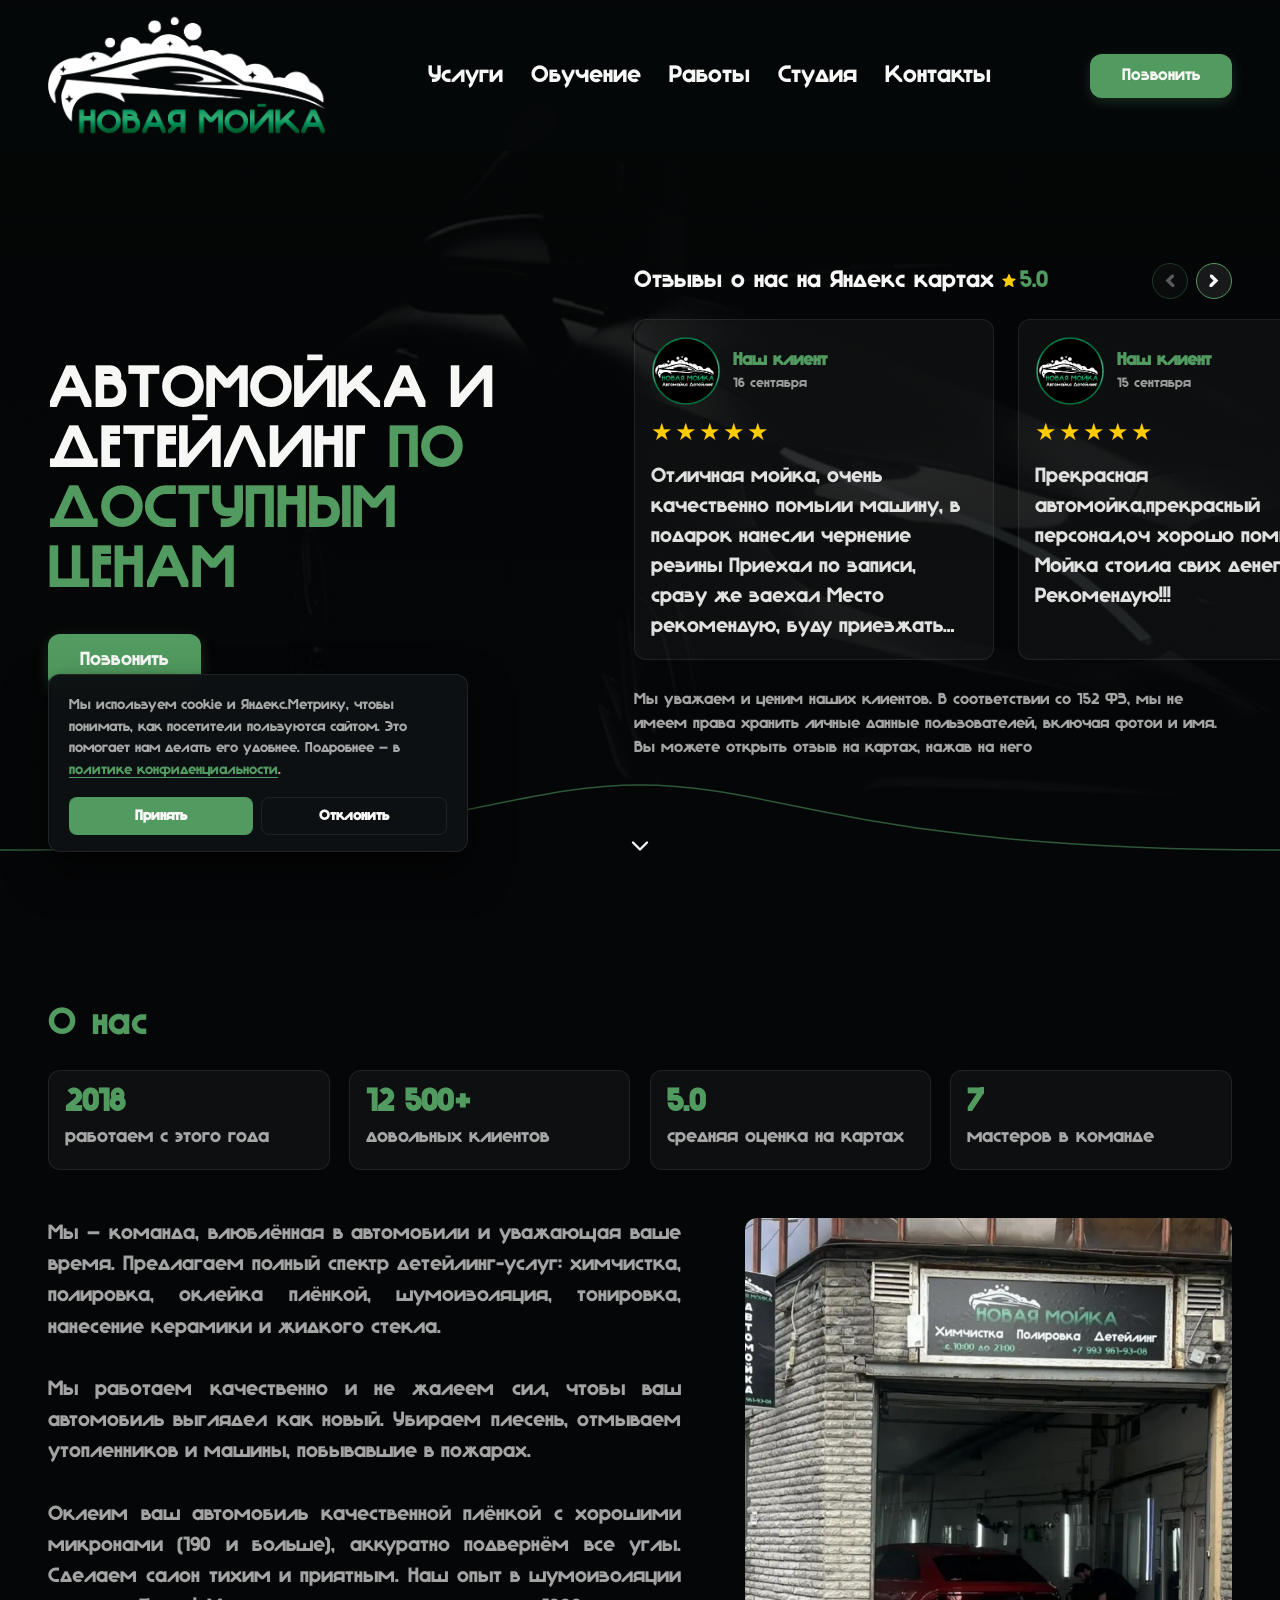
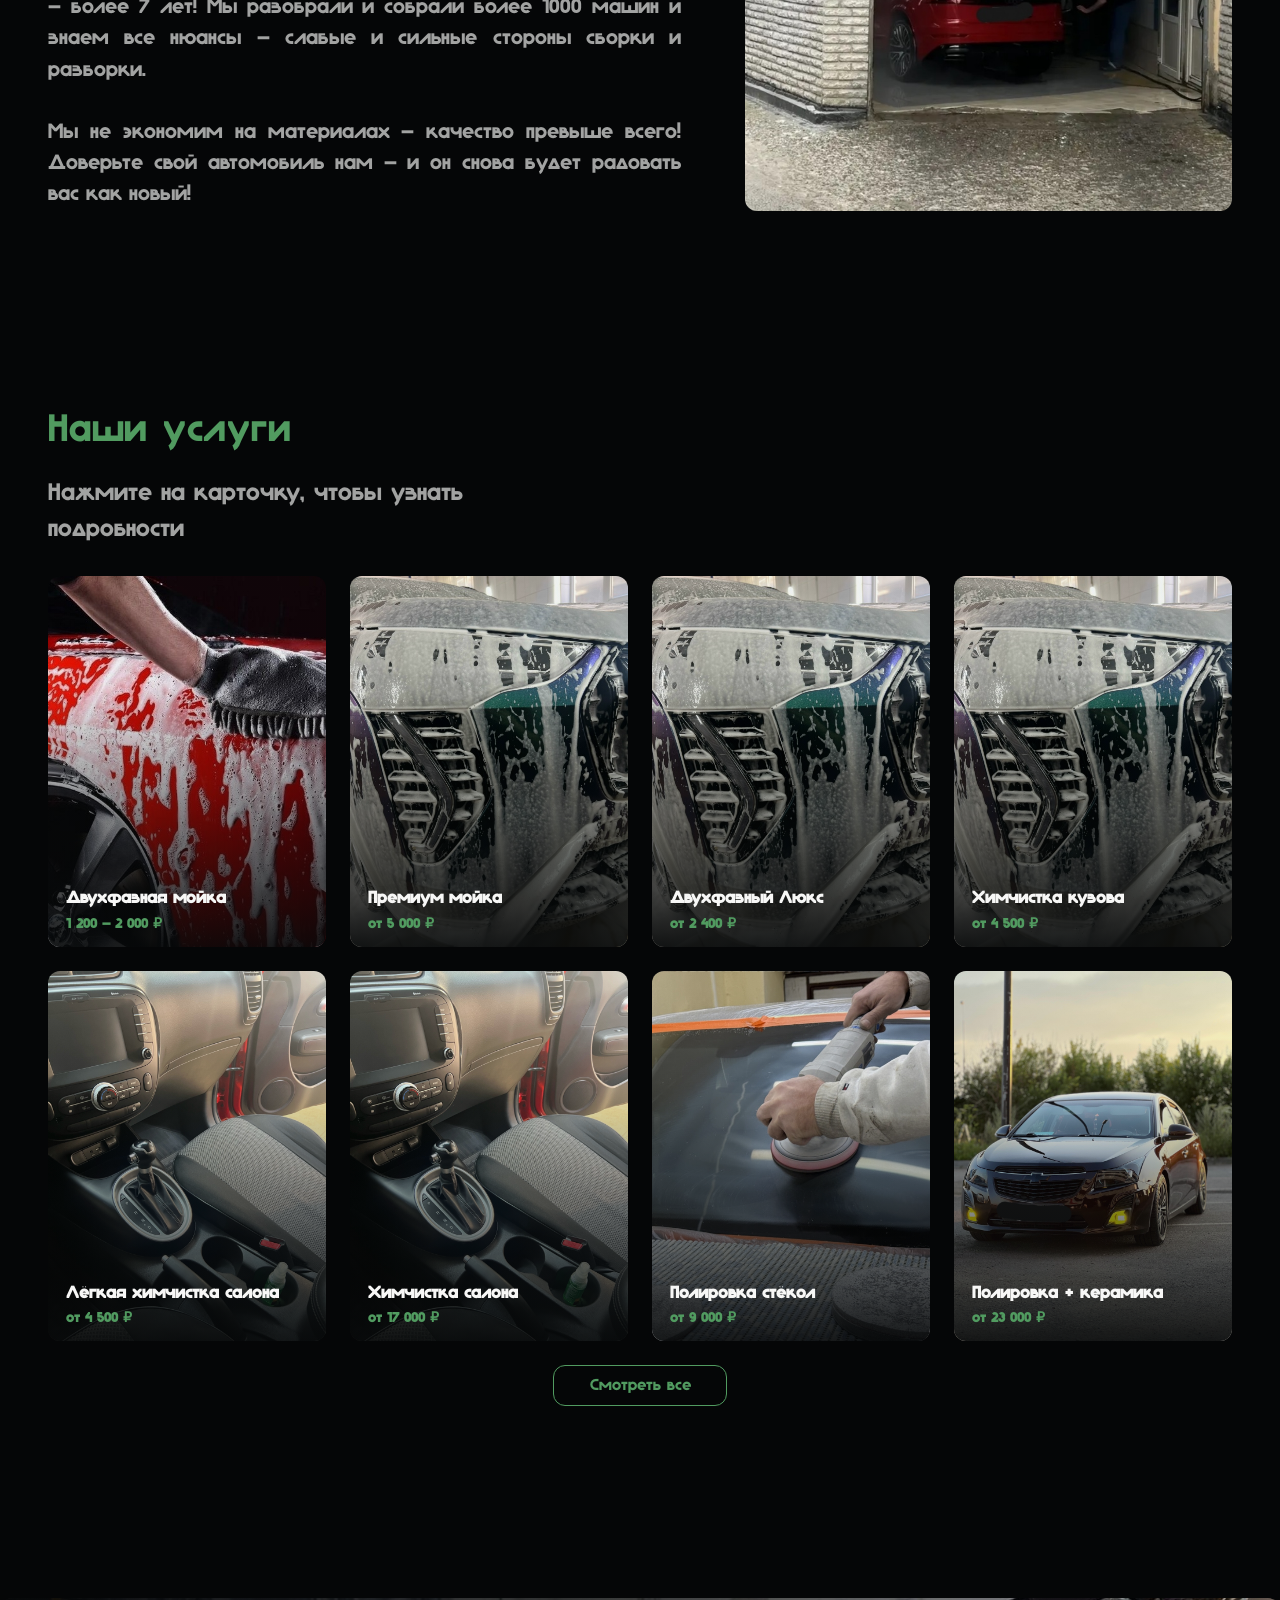
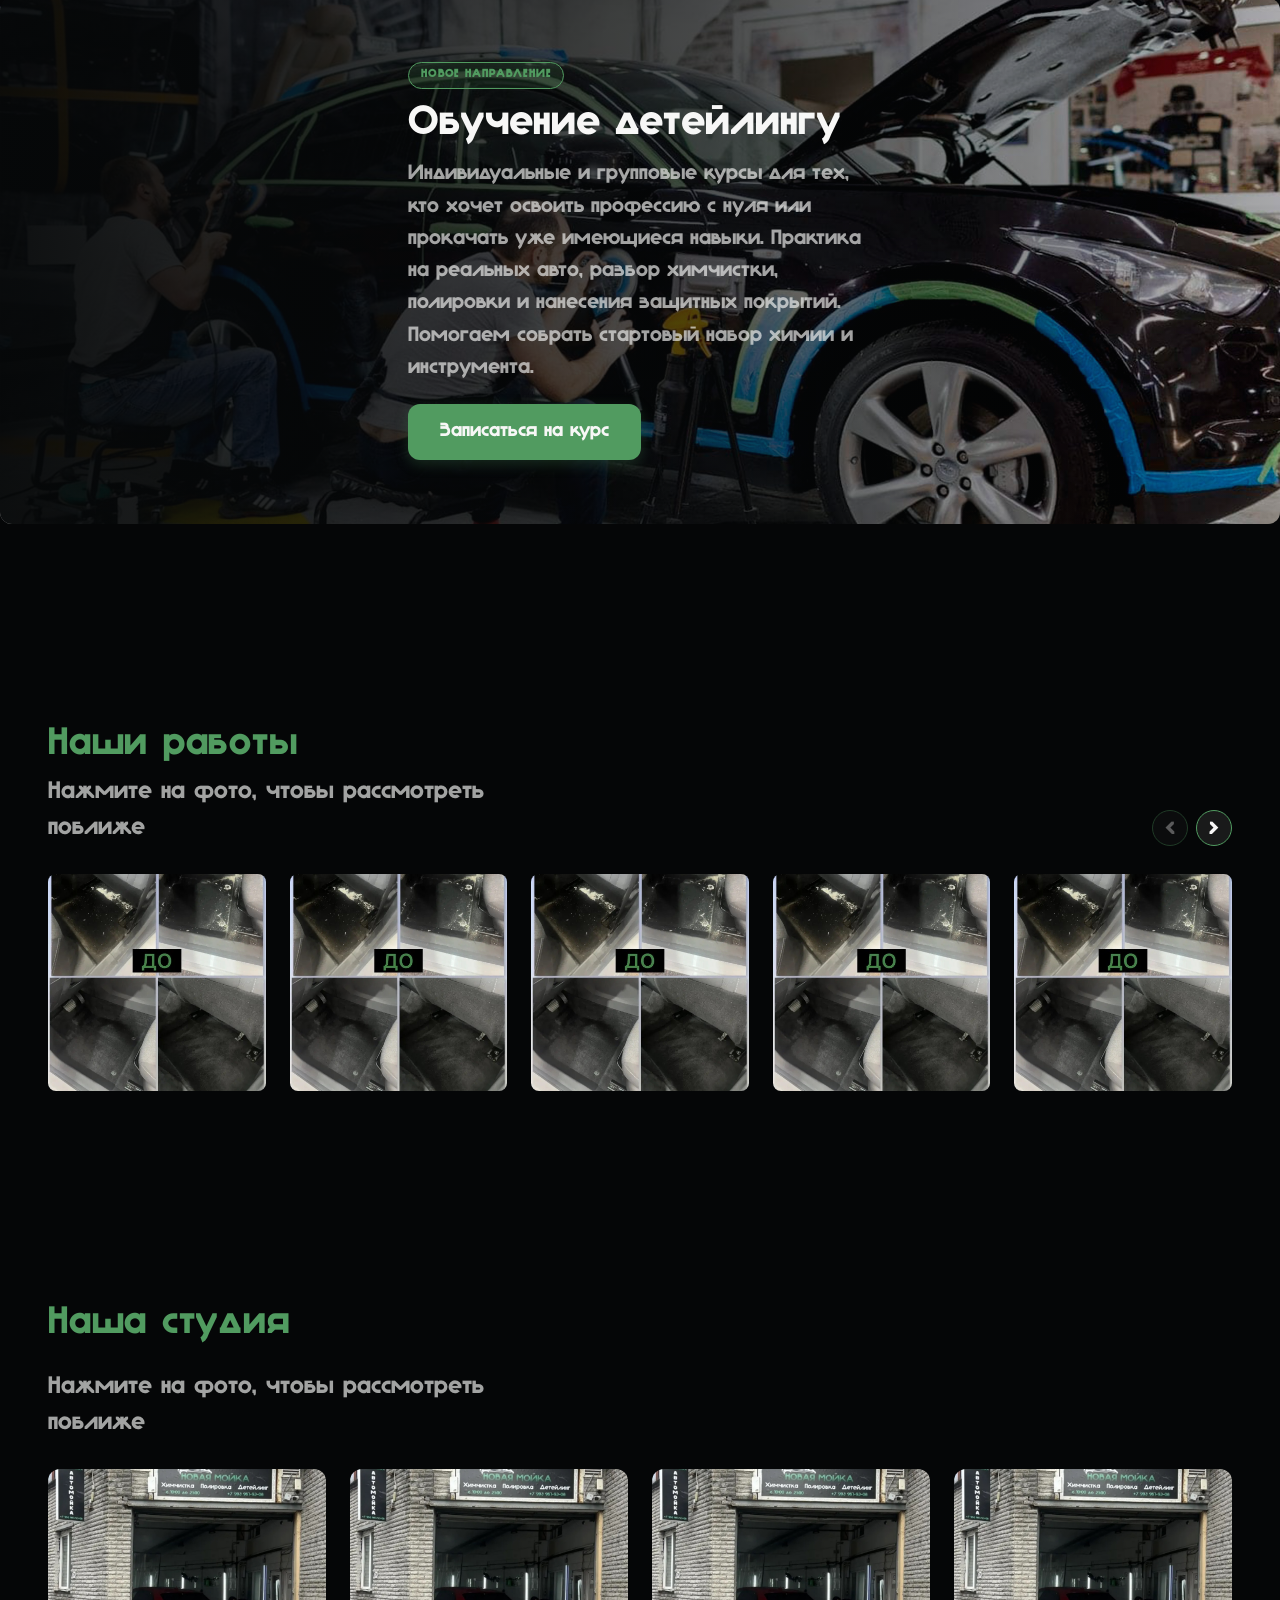
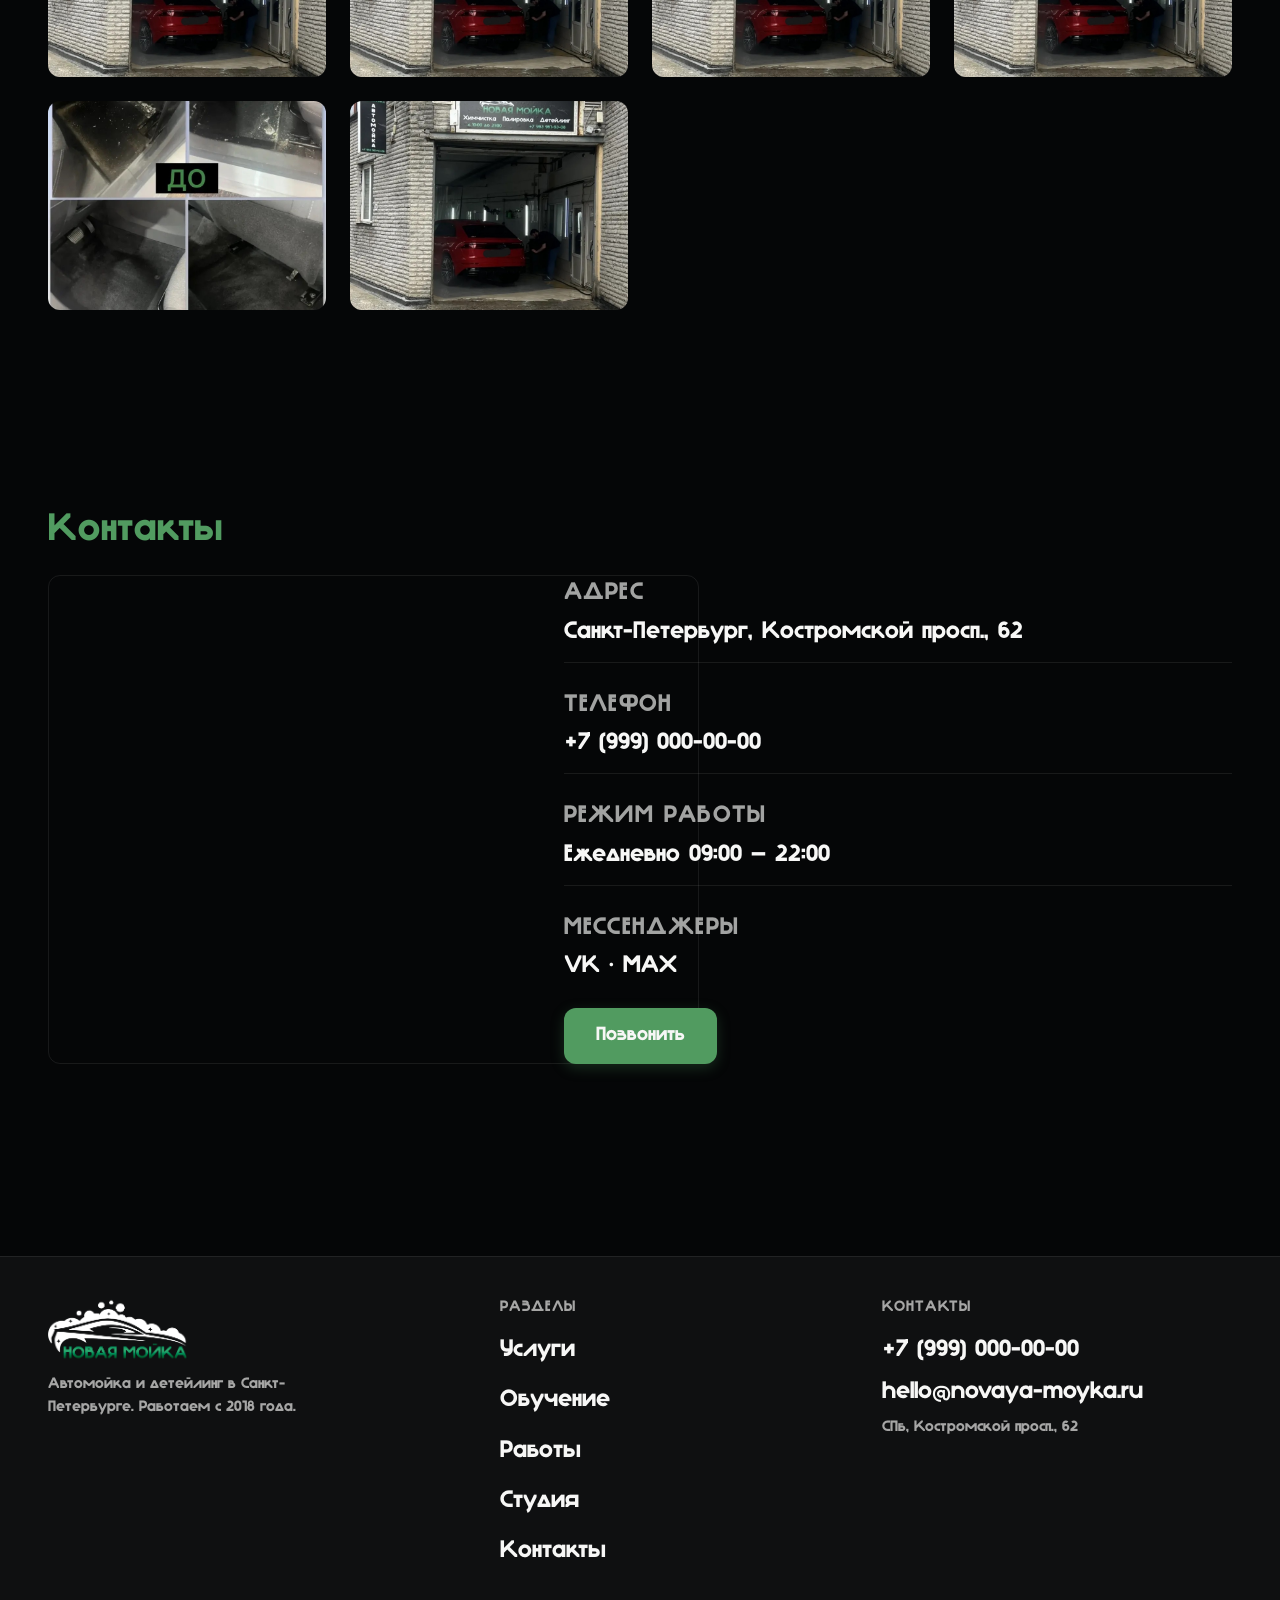
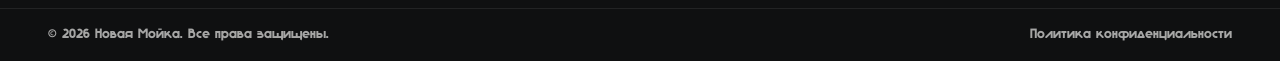
==== commit 4f8b4d9b: "Add files via upload" ====
--- a/index.html
+++ b/index.html
@@ -515,6 +515,39 @@
           </div>
         </div>
       </div>
+
+      <!-- Волна-колокол по нижнему краю welcome с акцентной кромкой -->
+      <svg class="welcome__wave" viewBox="0 0 1440 200" preserveAspectRatio="none" aria-hidden="true">
+        <!-- Заливка — под цвет следующего блока -->
+<path fill="#050607" d="
+          M0,200
+          L0,150
+          C480,150 560,85 720,85
+          S960,150 1440,150
+          L1440,200
+          Z
+        "/>
+        <!-- Акцентный border-top по верхней кромке -->
+        <path
+          fill="none"
+          stroke="rgba(81, 155, 96, 0.55)"
+          stroke-width="1.5"
+          vector-effect="non-scaling-stroke"
+          stroke-linecap="round"
+          d="
+            M0,150
+            C480,150 560,85 720,85
+            S960,150 1440,150
+          "
+        />
+      </svg>
+
+      <!-- Кликабельная стрелка вниз, якорь к блоку "О нас" -->
+      <a href="#about" class="welcome__arrow" aria-label="Перейти к разделу О нас">
+        <svg xmlns="http://www.w3.org/2000/svg" viewBox="0 0 24 24" fill="none" stroke="currentColor" stroke-width="2" stroke-linecap="round" stroke-linejoin="round">
+          <polyline points="6 9 12 15 18 9"/>
+        </svg>
+      </a>
     </section>
 
     <!-- О нас -->
@@ -828,139 +861,78 @@
       </div>
     </section>
 
-    <!-- Наши работы -->
+    <!-- Наши работы (карусель) -->
     <section class="works section" id="works">
       <div class="container">
-        <h2 class="section__title font--accent" data-animate>Наши работы</h2>
+        <div class="works__header">
+          <div>
+            <h2 class="section__title font--accent" data-animate>Наши работы</h2>
+            <p class="section__lead" data-animate>
+              Нажмите на фото, чтобы рассмотреть поближе
+            </p>
+          </div>
+          <div class="works__controls">
+            <button class="reviews__arrow works__arrow--prev" aria-label="Назад">‹</button>
+            <button class="reviews__arrow works__arrow--next" aria-label="Вперёд">›</button>
+          </div>
+        </div>
+
+        <div class="works__track" data-slider-track>
+          <button class="work" data-lightbox="src/img/до_после_1.jpg" data-animate aria-label="Открыть фото 1">
+            <img src="src/img/до_после_1.jpg" alt="Работа 1" loading="lazy" />
+            <span class="work__zoom">＋</span>
+          </button>
+          <button class="work" data-lightbox="src/img/до_после_1.jpg" data-animate style="--delay: 0.05s" aria-label="Открыть фото 2">
+            <img src="src/img/до_после_1.jpg" alt="Работа 2" loading="lazy" />
+            <span class="work__zoom">＋</span>
+          </button>
+          <button class="work" data-lightbox="src/img/до_после_1.jpg" data-animate style="--delay: 0.1s" aria-label="Открыть фото 3">
+            <img src="src/img/до_после_1.jpg" alt="Работа 3" loading="lazy" />
+            <span class="work__zoom">＋</span>
+          </button>
+          <button class="work" data-lightbox="src/img/до_после_1.jpg" data-animate style="--delay: 0.15s" aria-label="Открыть фото 4">
+            <img src="src/img/до_после_1.jpg" alt="Работа 4" loading="lazy" />
+            <span class="work__zoom">＋</span>
+          </button>
+          <button class="work" data-lightbox="src/img/до_после_1.jpg" data-animate style="--delay: 0.2s" aria-label="Открыть фото 5">
+            <img src="src/img/до_после_1.jpg" alt="Работа 5" loading="lazy" />
+            <span class="work__zoom">＋</span>
+          </button>
+          <button class="work" data-lightbox="src/img/до_после_1.jpg" data-animate style="--delay: 0.25s" aria-label="Открыть фото 6">
+            <img src="src/img/до_после_1.jpg" alt="Работа 6" loading="lazy" />
+            <span class="work__zoom">＋</span>
+          </button>
+        </div>
+      </div>
+    </section>
+
+    <!-- Наша студия (сетка) -->
+    <section class="studio section" id="studio">
+      <div class="container">
+        <h2 class="section__title font--accent" data-animate>Наша студия</h2>
         <p class="section__lead" data-animate>
           Нажмите на фото, чтобы рассмотреть поближе
         </p>
 
-        <div class="works__grid">
-          <button
-            class="work work--tall"
-            data-lightbox="src/img/до_после_1.jpg"
-            data-animate
-            aria-label="Открыть фото 1"
-          >
-            <img src="src/img/до_после_1.jpg" alt="Работа 1" loading="lazy" />
-            <span class="work__zoom">＋</span>
-          </button>
-          <button
-            class="work"
-            data-lightbox="src/img/до_после_1.jpg"
-            data-animate
-            style="--delay: 0.1s"
-            aria-label="Открыть фото 2"
-          >
-            <img src="src/img/до_после_1.jpg" alt="Работа 2" loading="lazy" />
-            <span class="work__zoom">＋</span>
-          </button>
-          <button
-            class="work"
-            data-lightbox="src/img/до_после_1.jpg"
-            data-animate
-            style="--delay: 0.2s"
-            aria-label="Открыть фото 3"
-          >
-            <img src="src/img/до_после_1.jpg" alt="Работа 3" loading="lazy" />
-            <span class="work__zoom">＋</span>
-          </button>
-          <button
-            class="work work--wide"
-            data-lightbox="src/img/до_после_1.jpg"
-            data-animate
-            style="--delay: 0.3s"
-            aria-label="Открыть фото 4"
-          >
-            <img src="src/img/до_после_1.jpg" alt="Работа 4" loading="lazy" />
-            <span class="work__zoom">＋</span>
-          </button>
-          <button
-            class="work"
-            data-lightbox="src/img/до_после_1.jpg"
-            data-animate
-            style="--delay: 0.4s"
-            aria-label="Открыть фото 5"
-          >
-            <img src="src/img/до_после_1.jpg" alt="Работа 5" loading="lazy" />
-            <span class="work__zoom">＋</span>
-          </button>
-          <button
-            class="work"
-            data-lightbox="src/img/до_после_1.jpg"
-            data-animate
-            style="--delay: 0.5s"
-            aria-label="Открыть фото 6"
-          >
-            <img src="src/img/до_после_1.jpg" alt="Работа 6" loading="lazy" />
-            <span class="work__zoom">＋</span>
-          </button>
-        </div>
-      </div>
-    </section>
-
-    <!-- Наша студия -->
-    <section class="studio section" id="studio">
-      <div class="container">
-        <div class="gallery">
-          <div class="gallery__header">
-            <h2 class="section__title font--accent" data-animate>
-              Наша студия
-            </h2>
-            <div class="gallery__controls">
-              <button
-                class="reviews__arrow gallery__arrow--prev"
-                aria-label="Назад"
-              >
-                ‹
-              </button>
-              <button
-                class="reviews__arrow gallery__arrow--next"
-                aria-label="Вперёд"
-              >
-                ›
-              </button>
-            </div>
-          </div>
-
-          <div class="gallery__track" data-slider-track>
-            <button
-              class="gallery__item"
-              data-lightbox="src/img/студия_1.jpg"
-              aria-label="Открыть фото студии 1"
-            >
-              <img src="src/img/студия_1.jpg" alt="Студия 1" loading="lazy" />
-            </button>
-            <button
-              class="gallery__item"
-              data-lightbox="src/img/студия_1.jpg"
-              aria-label="Открыть фото студии 2"
-            >
-              <img src="src/img/студия_1.jpg" alt="Студия 2" loading="lazy" />
-            </button>
-            <button
-              class="gallery__item"
-              data-lightbox="src/img/студия_1.jpg"
-              aria-label="Открыть фото студии 3"
-            >
-              <img src="src/img/студия_1.jpg" alt="Студия 3" loading="lazy" />
-            </button>
-            <button
-              class="gallery__item"
-              data-lightbox="src/img/студия_1.jpg"
-              aria-label="Открыть фото студии 4"
-            >
-              <img src="src/img/студия_1.jpg" alt="Студия 4" loading="lazy" />
-            </button>
-            <button
-              class="gallery__item"
-              data-lightbox="src/img/до_после_1.jpg"
-              aria-label="Открыть фото студии 5"
-            >
-              <img src="src/img/до_после_1.jpg" alt="Студия 5" loading="lazy" />
-            </button>
-          </div>
+        <div class="studio__grid">
+          <button class="gallery__item" data-lightbox="src/img/студия_1.jpg" data-animate aria-label="Открыть фото студии 1">
+            <img src="src/img/студия_1.jpg" alt="Студия 1" loading="lazy" />
+          </button>
+          <button class="gallery__item" data-lightbox="src/img/студия_1.jpg" data-animate style="--delay: 0.05s" aria-label="Открыть фото студии 2">
+            <img src="src/img/студия_1.jpg" alt="Студия 2" loading="lazy" />
+          </button>
+          <button class="gallery__item" data-lightbox="src/img/студия_1.jpg" data-animate style="--delay: 0.1s" aria-label="Открыть фото студии 3">
+            <img src="src/img/студия_1.jpg" alt="Студия 3" loading="lazy" />
+          </button>
+          <button class="gallery__item" data-lightbox="src/img/студия_1.jpg" data-animate style="--delay: 0.15s" aria-label="Открыть фото студии 4">
+            <img src="src/img/студия_1.jpg" alt="Студия 4" loading="lazy" />
+          </button>
+          <button class="gallery__item" data-lightbox="src/img/до_после_1.jpg" data-animate style="--delay: 0.2s" aria-label="Открыть фото студии 5">
+            <img src="src/img/до_после_1.jpg" alt="Студия 5" loading="lazy" />
+          </button>
+          <button class="gallery__item" data-lightbox="src/img/студия_1.jpg" data-animate style="--delay: 0.25s" aria-label="Открыть фото студии 6">
+            <img src="src/img/студия_1.jpg" alt="Студия 6" loading="lazy" />
+          </button>
         </div>
       </div>
     </section>
@@ -1367,14 +1339,11 @@
         );
 
         initSlider(
-          document.querySelector("#studio [data-slider-track]"),
-          document.querySelector(".gallery__arrow--prev"),
-          document.querySelector(".gallery__arrow--next"),
+          document.querySelector("#works [data-slider-track]"),
+          document.querySelector(".works__arrow--prev"),
+          document.querySelector(".works__arrow--next"),
         );
 
-        /* ------------------------------------------------------------------
-         Лайтбокс с навигацией (стрелки, клавиши, свайп)
-      ------------------------------------------------------------------ */
         /* ------------------------------------------------------------------
          Лайтбокс с навигацией (стрелки, клавиши, свайп)
          Листает фото только внутри той секции, откуда его открыли
@@ -1824,4 +1793,4 @@
       })();
     </script>
   </body>
-</html>
+</html>
--- a/src/main.css
+++ b/src/main.css
@@ -105,6 +105,7 @@
   --header-h: 64px;
   --container-pad: 1.5rem;
   --section-gap: 3.5rem;
+  --cards-gap: 1.5rem;
 }
 
 /* =========================================================
@@ -170,9 +171,9 @@
   display: inline-flex;
   align-items: center;
   justify-content: center;
-  padding: 0.65rem 1.5rem;
+  padding: 0.85rem 2rem;
   border-radius: var(--main-radius);
-  font-size: 1rem;
+  font-size: 1.2rem;
   color: var(--main-color);
   white-space: nowrap;
   transition: transform 0.25s ease, box-shadow 0.25s ease;
@@ -308,7 +309,7 @@
 .hero h1 {
   line-height: 1;
   text-transform: uppercase;
-  margin-bottom: 1.25rem;
+  margin-bottom: 2rem;
 }
 .hero__left {
   display: flex;
@@ -316,15 +317,64 @@
 }
 
 /* =========================================================
-   Карусель отзывов / галереи
-   ========================================================= */
-.reviews, .gallery {
+   Welcome: волна по нижнему краю + кликабельная стрелка
+   ========================================================= */
+.welcome__wave {
+  position: absolute;
+  left: 0;
+  right: 0;
+  bottom: 0;
+  width: 100%;
+  height: 200px;
+  display: block;
+  pointer-events: none;
+  z-index: 1;
+}
+
+.welcome__arrow {
+  position: absolute;
+  left: 50%;
+  bottom: 32px;
+  width: 44px;
+  height: 44px;
+  display: flex;
+  align-items: center;
+  justify-content: center;
+  color: var(--main-color);
+  z-index: 2;
+  transform: translateX(-50%);
+  animation: welcome-arrow 2.6s cubic-bezier(0.45, 0, 0.55, 1) infinite;
+  transition: color 0.25s ease;
+}
+
+.welcome__arrow:hover {
+  color: var(--accent);
+}
+
+.welcome__arrow svg {
+  width: 28px;
+  height: 28px;
+}
+
+@keyframes welcome-arrow {
+  0%, 100% { transform: translate(-50%, 0);    opacity: 0.6; }
+  50%      { transform: translate(-50%, 12px); opacity: 1;   }
+}
+
+@media (prefers-reduced-motion: reduce) {
+  .welcome__arrow { animation: none; transform: translateX(-50%); }
+}
+
+/* =========================================================
+   Карусель отзывов
+   ========================================================= */
+.reviews {
   display: flex;
   flex-direction: column;
   gap: 1rem;
   min-width: 0;
 }
-.reviews__header, .gallery__header {
+.reviews__header {
   display: flex;
   justify-content: space-between;
   align-items: center;
@@ -343,7 +393,7 @@
   gap: 0.2rem;
   color: #fc0;
 }
-.reviews__controls, .gallery__controls {
+.reviews__controls {
   display: flex;
   gap: 0.5rem;
   flex-shrink: 0;
@@ -372,10 +422,9 @@
   transform: translateY(0) scale(0.96);
 }
 
-.reviews__track,
-.gallery__track {
-  display: flex;
-  gap: 1rem;
+.reviews__track {
+  display: flex;
+  gap: var(--cards-gap);
   overflow-x: auto;
   overflow-y: hidden;
   scroll-snap-type: x mandatory;
@@ -384,10 +433,7 @@
   scrollbar-width: none;
   -ms-overflow-style: none;
 }
-.reviews__track::-webkit-scrollbar,
-.gallery__track::-webkit-scrollbar {
-  display: none;
-}
+.reviews__track::-webkit-scrollbar { display: none; }
 
 /* Ссылки-обёртки в отзывах ведут себя как flex-элементы карусели */
 .reviews__track > a {
@@ -406,7 +452,7 @@
    ========================================================= */
 .review {
   height: 100%;
-  background: rgba(255, 255, 255, 0.05);
+  background: rgba(255, 255, 255, 0.04);
   border: 1px solid var(--line);
   border-radius: var(--main-radius);
   padding: 1rem;
@@ -415,6 +461,7 @@
   gap: 0.6rem;
   min-height: 170px;
   transition: transform 0.3s ease, box-shadow 0.3s ease;
+  overflow: hidden;
 }
 .review:hover {
   transform: translateY(-4px);
@@ -438,11 +485,20 @@
 }
 .review__date { font-size: 0.85rem; opacity: 0.6; }
 .review__rating { color: #ffcc00; letter-spacing: 2px; }
+
+/* Текст отзыва: обрезаем многоточием, если не влезает.
+   -webkit-line-clamp работает во всех современных браузерах.
+   Число 6 — максимальное число строк, дальше ставится «…». */
 .review__text {
   font-size: 1.3rem;
   line-height: 1.45;
   opacity: 0.9;
-  flex: 1;
+  display: -webkit-box;
+  -webkit-line-clamp: 6;
+  line-clamp: 6;
+  -webkit-box-orient: vertical;
+  overflow: hidden;
+  max-height: calc(1.45em * 6);
 }
 
 /* =========================================================
@@ -472,14 +528,14 @@
 .stats {
   display: grid;
   grid-template-columns: repeat(2, 1fr);
-  gap: 0.9rem;
-  margin-bottom: 2rem;
+  gap: 1.2rem;
+  margin-bottom: 3rem;
 }
 .stats__item {
   padding: 1rem;
   border: 1px solid var(--line);
   border-radius: var(--main-radius);
-  background: rgba(255, 255, 255, 0.03);
+  background: rgba(255, 255, 255, 0.04);
   display: flex;
   flex-direction: column;
   gap: 0.35rem;
@@ -510,8 +566,8 @@
    ========================================================= */
 .services__grid {
   display: grid;
-  grid-template-columns: repeat(2, 1fr);
-  gap: 0.75rem;
+  grid-template-columns: repeat(5, 1fr);
+  gap: var(--cards-gap);
 }
 .service-item {
   position: relative;
@@ -789,7 +845,7 @@
 }
 .training__desc {
   color: var(--muted);
-  font-size: 0.95rem;
+  font-size: 1.3rem;
   line-height: 1.55;
 }
 .training__content .btn {
@@ -798,21 +854,51 @@
 }
 
 /* =========================================================
-   Работы
-   ========================================================= */
-.works__grid {
-  display: grid;
-  grid-template-columns: repeat(2, 1fr);
+   Наши работы (карусель)
+   ========================================================= */
+.works__header {
+  display: flex;
+  justify-content: space-between;
+  align-items: flex-end;
+  flex-wrap: wrap;
   gap: 0.75rem;
-}
+  margin-bottom: 1.5rem;
+}
+.works__header .section__title,
+.works__header .section__lead {
+  margin-bottom: 0;
+}
+.works__controls {
+  display: flex;
+  gap: 0.5rem;
+  flex-shrink: 0;
+}
+
+.works__track {
+  display: flex;
+  gap: var(--cards-gap);
+  overflow-x: auto;
+  overflow-y: hidden;
+  scroll-snap-type: x mandatory;
+  -webkit-overflow-scrolling: touch;
+  padding: 0.25rem 0 0.75rem;
+  scrollbar-width: none;
+  -ms-overflow-style: none;
+}
+.works__track::-webkit-scrollbar { display: none; }
+
 .work {
+  flex: 0 0 78%;
+  scroll-snap-align: start;
   position: relative;
   overflow: hidden;
   background-color: var(--muted);
   border-radius: var(--second-radius);
   aspect-ratio: 1 / 1;
   cursor: zoom-in;
-}
+  transition: transform 0.3s ease;
+}
+.work:hover { transform: translateY(-4px); }
 .work img {
   width: 100%;
   height: 100%;
@@ -843,11 +929,14 @@
 }
 
 /* =========================================================
-   Студия
-   ========================================================= */
+   Наша студия (сетка)
+   ========================================================= */
+.studio__grid {
+  display: grid;
+  grid-template-columns: repeat(2, 1fr);
+  gap: var(--cards-gap);
+}
 .gallery__item {
-  flex: 0 0 80%;
-  scroll-snap-align: start;
   border-radius: var(--main-radius);
   overflow: hidden;
   aspect-ratio: 4 / 3;
@@ -868,7 +957,7 @@
 .contacts__grid {
   display: grid;
   grid-template-columns: 1fr;
-  gap: 1.25rem;
+  gap: 3rem;
 }
 .contacts__map {
   position: relative;
@@ -891,7 +980,8 @@
 .contacts__list {
   display: flex;
   flex-direction: column;
-  gap: 1rem;
+  gap: 1.5rem;
+  font-size: 1.5rem;
 }
 .contacts__list li {
   display: flex;
@@ -902,13 +992,11 @@
 }
 .contacts__list li:last-child { border-bottom: 0; padding-bottom: 0; }
 .contacts__label {
-  font-size: 0.85rem;
   color: var(--muted);
   letter-spacing: 0.05em;
   text-transform: uppercase;
 }
 .contacts__value {
-  font-size: 1.05rem;
   color: var(--main-color);
 }
 .contacts__btn {
@@ -921,7 +1009,7 @@
 .footer {
   margin-top: var(--section-gap);
   border-top: 1px solid var(--line);
-  background: rgba(255, 255, 255, 0.02);
+  background: rgba(255, 255, 255, 0.04);
 }
 .footer__container {
   display: grid;
@@ -1085,14 +1173,15 @@
    ========================================================= */
 @media (min-width: 480px) {
   .reviews__track > a { flex: 0 0 65%; }
-  .gallery__item { flex: 0 0 65%; }
 
   .services__grid {
     grid-template-columns: repeat(2, 1fr);
-    gap: 0.9rem;
   }
   .service-item { aspect-ratio: 4 / 5; }
   .service-item__title { font-size: 1rem; }
+
+  /* Работы: 2 карточки */
+  .work { flex: 0 0 calc((100% - var(--cards-gap)) / 2); }
 }
 
 /* =========================================================
@@ -1130,7 +1219,6 @@
 
   .services__grid {
     grid-template-columns: repeat(3, 1fr);
-    gap: 1rem;
   }
   .service-item { aspect-ratio: 3 / 4; }
   .service-item__body { padding: 1rem 1.15rem; }
@@ -1154,13 +1242,16 @@
     min-height: 380px;
   }
 
-  .works__grid {
+  /* Работы: 3 карточки */
+  .work { flex: 0 0 calc((100% - var(--cards-gap) * 2) / 3); }
+
+  /* Студия: 3 колонки */
+  .studio__grid {
     grid-template-columns: repeat(3, 1fr);
-    gap: 1rem;
   }
 
   .contacts__grid {
-    grid-template-columns: 1.1fr 1fr;
+    grid-template-columns: .7fr 1fr;
     align-items: stretch;
   }
 
@@ -1175,7 +1266,6 @@
   }
 
   .reviews__track > a { flex: 0 0 320px; }
-  .gallery__item { flex: 0 0 380px; }
 
   .lightbox__nav {
     width: 52px;
@@ -1230,7 +1320,6 @@
 
   .services__grid {
     grid-template-columns: repeat(4, 1fr);
-    gap: 1.1rem;
   }
   .service-item { aspect-ratio: 3 / 4; }
 
@@ -1242,12 +1331,15 @@
     min-height: 420px;
   }
 
-  .works__grid {
+  /* Работы: 4 карточки */
+  .work { flex: 0 0 calc((100% - var(--cards-gap) * 3) / 4); }
+
+  /* Студия: 4 колонки */
+  .studio__grid {
     grid-template-columns: repeat(4, 1fr);
   }
 
   .reviews__track > a { flex: 0 0 360px; }
-  .gallery__item { flex: 0 0 420px; }
 }
 
 /* =========================================================
@@ -1255,6 +1347,9 @@
    ========================================================= */
 @media (min-width: 1200px) {
   .nav__list { gap: 1.75rem; }
+
+  /* Работы: 5 карточек */
+  .work { flex: 0 0 calc((100% - var(--cards-gap) * 4) / 5); }
 }
 
 /* =========================================================
@@ -1287,7 +1382,6 @@
 /* =========================================================
    Cookie-баннер
    ========================================================= */
-
 .cookie-banner {
   position: fixed;
   left: var(--container-pad);
@@ -1306,7 +1400,7 @@
   opacity: 0;
   transform: translateY(16px) scale(0.98);
   animation: cookie-pop 0.45s cubic-bezier(0.22, 1, 0.36, 1) forwards;
-  animation-delay: 0.6s; /* появляется не сразу — не бьёт по глазам при загрузке */
+  animation-delay: 0.6s;
 }
 .cookie-banner[hidden] { display: none; }
 
@@ -1371,8 +1465,6 @@
   transform: translateY(-1px);
 }
 
-/* На мобильных — карточка растягивается почти на всю ширину,
-   но отступы по краям остаются, чтобы она не выглядела как полоса */
 @media (max-width: 480px) {
   .cookie-banner {
     left: var(--container-pad);
@@ -1381,7 +1473,6 @@
   }
 }
 
-/* Кто отключил анимации — просто показываем без движения */
 @media (prefers-reduced-motion: reduce) {
   .cookie-banner {
     animation: none;
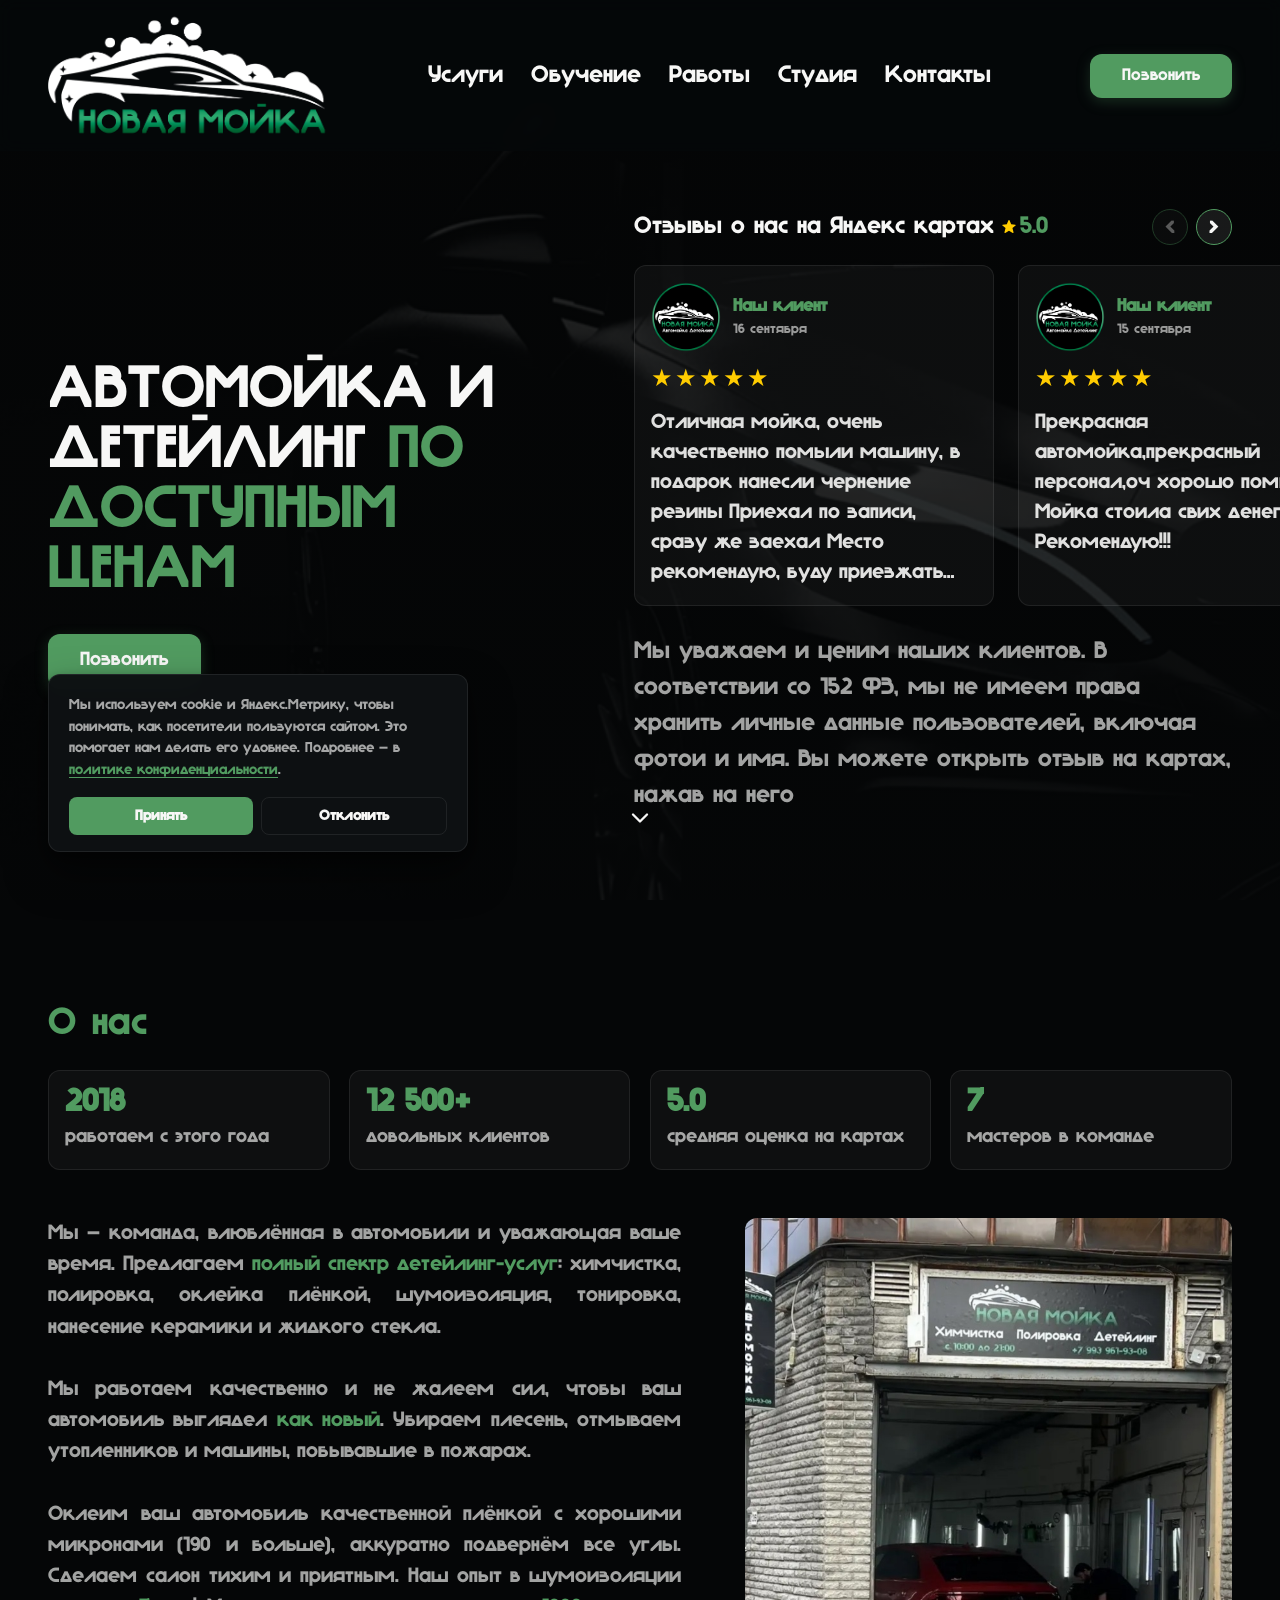
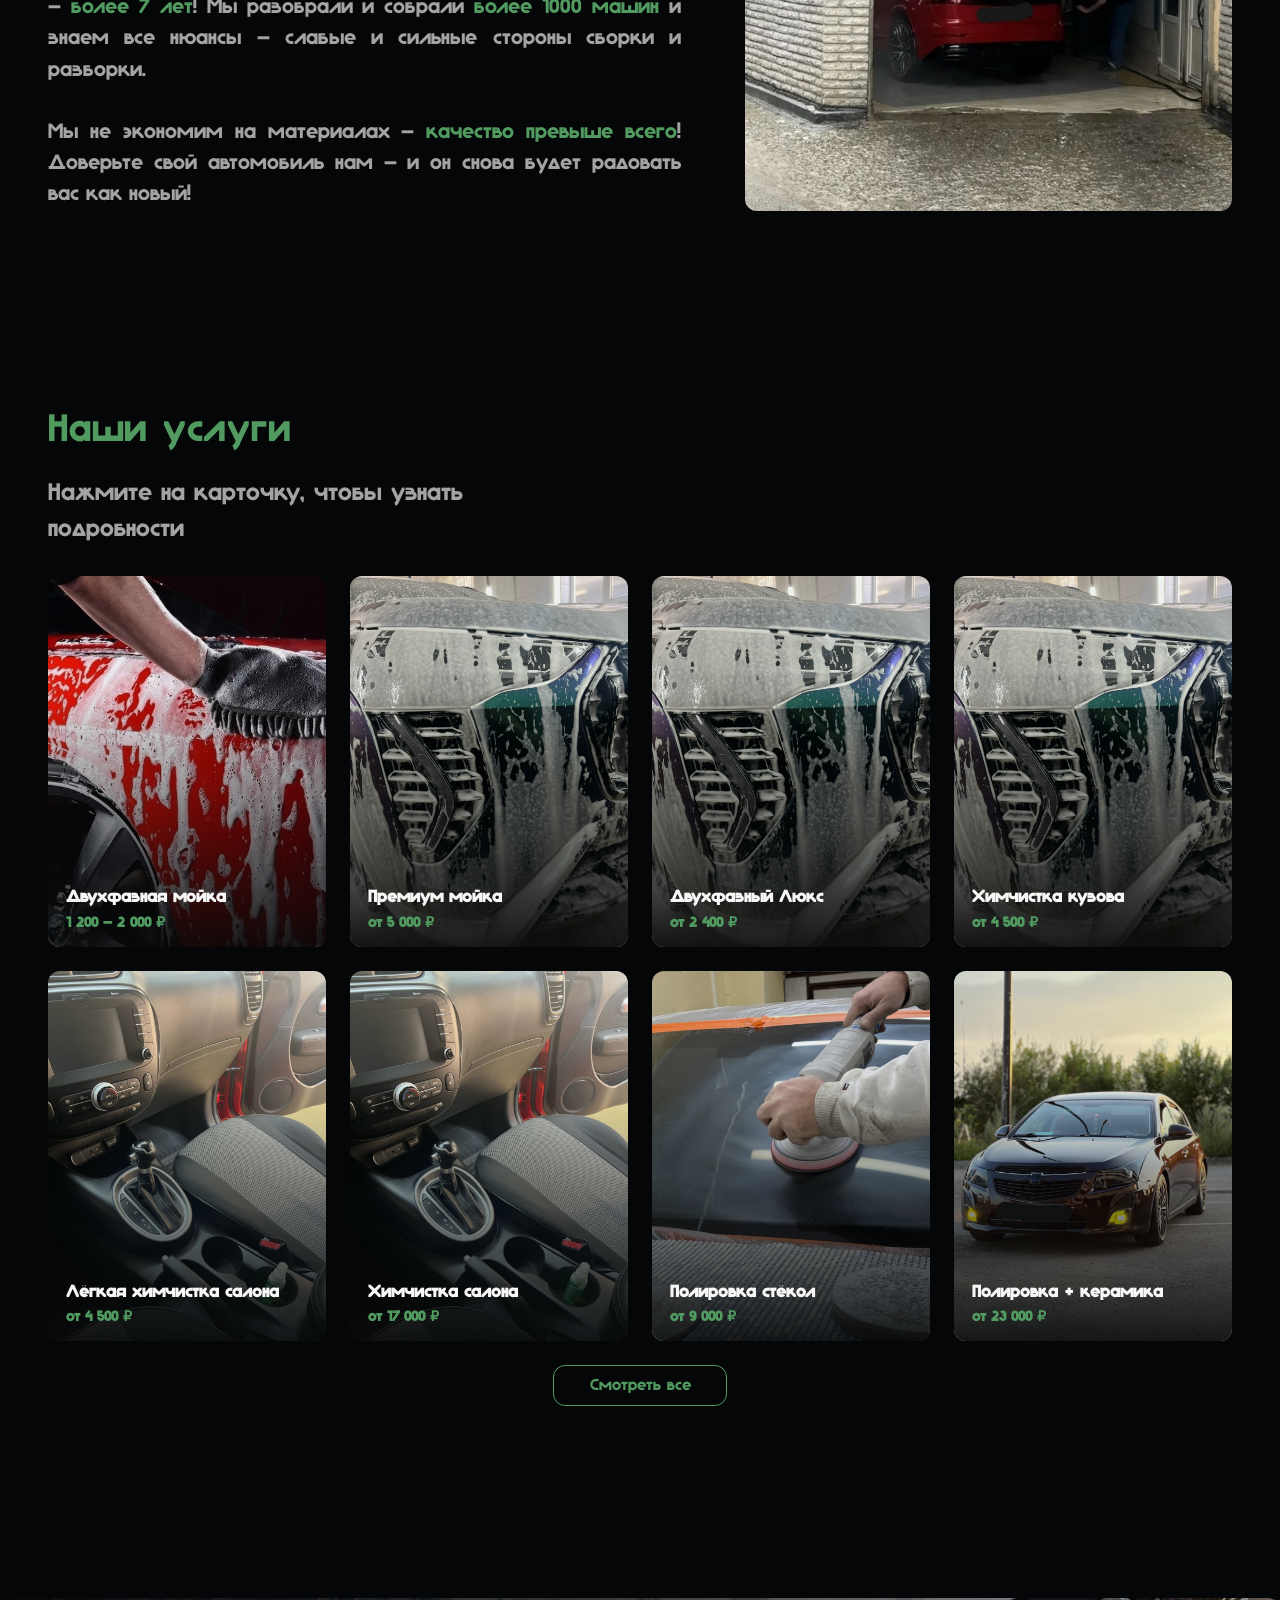
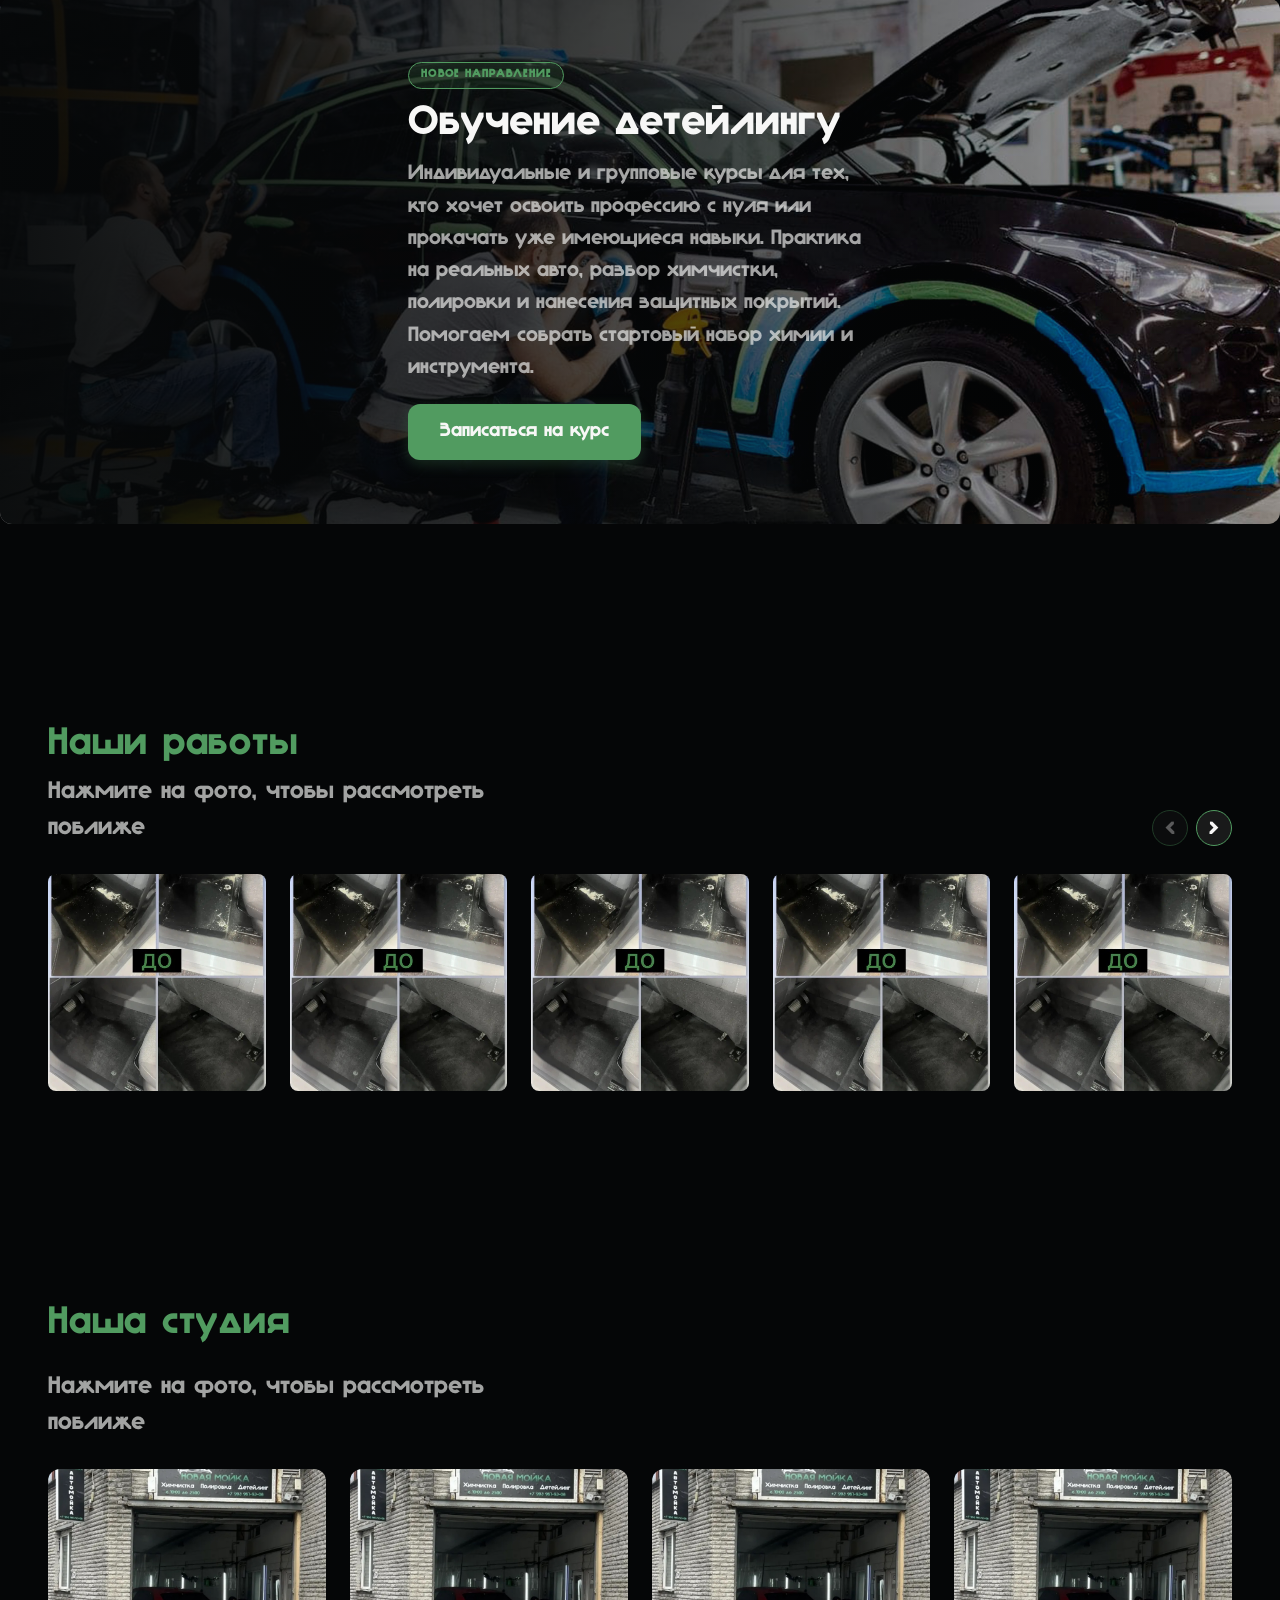
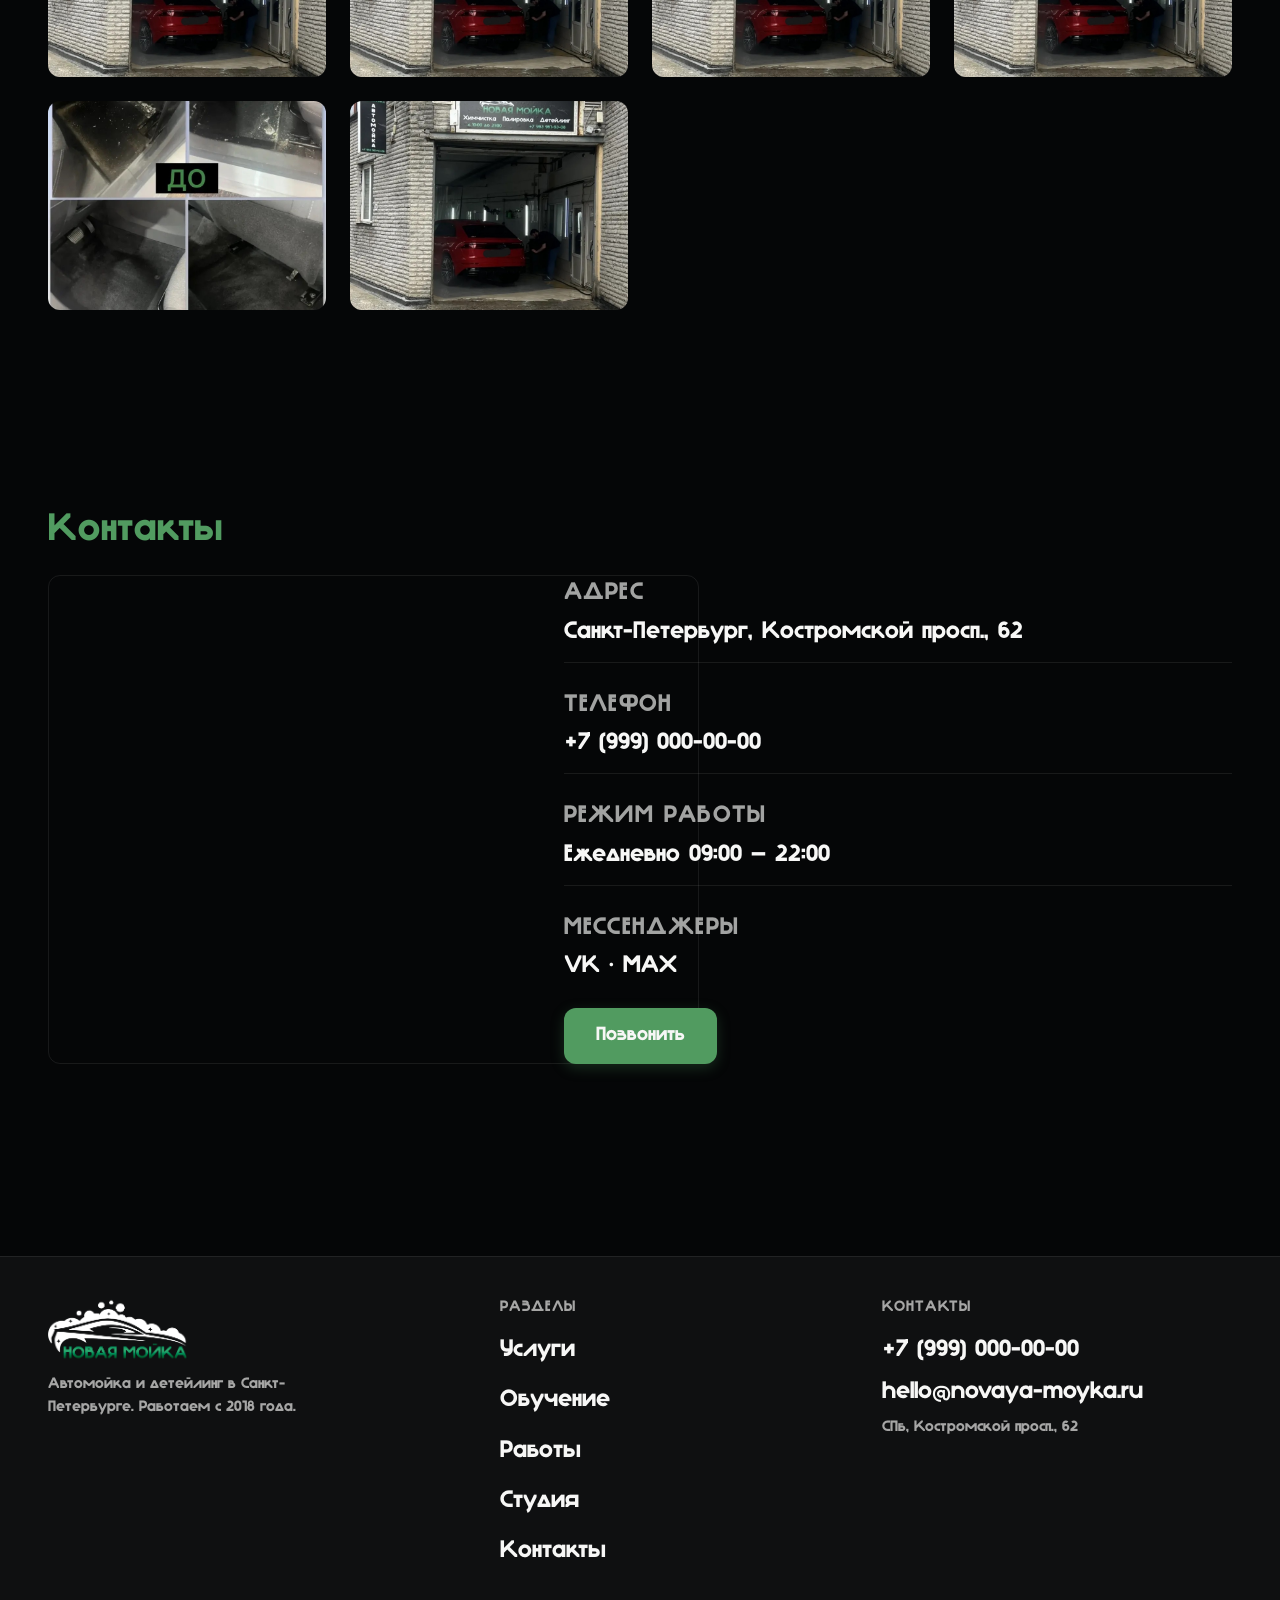
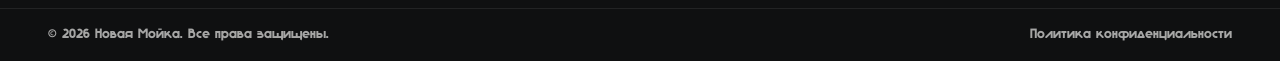
==== commit 7883e9d9: "Add files via upload" ====
--- a/index.html
+++ b/index.html
@@ -507,7 +507,7 @@
                 </article>
               </a>
             </div>
-            <p class="reviews__lead" style="font-size: 1rem">
+            <p class="reviews__lead">
               Мы уважаем и ценим наших клиентов. В соответствии со 152 ФЗ, мы не
               имеем права хранить личные данные пользователей, включая фотои и
               имя. Вы можете открыть отзыв на картах, нажав на него
@@ -515,32 +515,6 @@
           </div>
         </div>
       </div>
-
-      <!-- Волна-колокол по нижнему краю welcome с акцентной кромкой -->
-      <svg class="welcome__wave" viewBox="0 0 1440 200" preserveAspectRatio="none" aria-hidden="true">
-        <!-- Заливка — под цвет следующего блока -->
-<path fill="#050607" d="
-          M0,200
-          L0,150
-          C480,150 560,85 720,85
-          S960,150 1440,150
-          L1440,200
-          Z
-        "/>
-        <!-- Акцентный border-top по верхней кромке -->
-        <path
-          fill="none"
-          stroke="rgba(81, 155, 96, 0.55)"
-          stroke-width="1.5"
-          vector-effect="non-scaling-stroke"
-          stroke-linecap="round"
-          d="
-            M0,150
-            C480,150 560,85 720,85
-            S960,150 1440,150
-          "
-        />
-      </svg>
 
       <!-- Кликабельная стрелка вниз, якорь к блоку "О нас" -->
       <a href="#about" class="welcome__arrow" aria-label="Перейти к разделу О нас">
@@ -576,18 +550,18 @@
           <div class="about__content" data-animate>
             <p class="about__text">
               Мы — команда, влюблённая в автомобили и уважающая ваше время.
-              Предлагаем полный спектр детейлинг-услуг: химчистка, полировка,
+              Предлагаем <span class="font--accent">полный спектр детейлинг-услуг</span>: химчистка, полировка,
               оклейка плёнкой, шумоизоляция, тонировка, нанесение керамики и
               жидкого стекла.
               <br /><br />Мы работаем качественно и не жалеем сил, чтобы ваш
-              автомобиль выглядел как новый. Убираем плесень, отмываем
+              автомобиль выглядел <span class="font--accent">как новый</span>. Убираем плесень, отмываем
               утопленников и машины, побывавшие в пожарах. <br /><br />Оклеим
               ваш автомобиль качественной плёнкой с хорошими микронами (190 и
               больше), аккуратно подвернём все углы. Сделаем салон тихим и
-              приятным. Наш опыт в шумоизоляции — более 7 лет! Мы разобрали и
-              собрали более 1000 машин и знаем все нюансы — слабые и сильные
+              приятным. Наш опыт в шумоизоляции — <span class="font--accent">более 7 лет</span>! Мы разобрали и
+              собрали <span class="font--accent">более 1000 машин</span> и знаем все нюансы — слабые и сильные
               стороны сборки и разборки. <br /><br />Мы не экономим на
-              материалах — качество превыше всего! Доверьте свой автомобиль нам
+              материалах — <span class="font--accent">качество превыше всего</span>! Доверьте свой автомобиль нам
               — и он снова будет радовать вас как новый!
             </p>
           </div>
--- a/src/main.css
+++ b/src/main.css
@@ -301,9 +301,9 @@
 .hero { width: 100%; position: relative; z-index: 1; }
 .hero__container {
   display: grid;
-  gap: 2rem;
-  padding-top: 2rem;
-  padding-bottom: 2rem;
+  gap: 1.25rem;
+  padding-top: 0.75rem;
+  padding-bottom: 0.75rem;
   padding-right: 0;
 }
 .hero h1 {
@@ -334,7 +334,7 @@
 .welcome__arrow {
   position: absolute;
   left: 50%;
-  bottom: 32px;
+  bottom: 60px;
   width: 44px;
   height: 44px;
   display: flex;
@@ -424,6 +424,7 @@
 
 .reviews__track {
   display: flex;
+  flex-wrap: nowrap;
   gap: var(--cards-gap);
   overflow-x: auto;
   overflow-y: hidden;
@@ -439,6 +440,9 @@
 .reviews__track > a {
   display: block;
   flex: 0 0 78%;
+  flex-shrink: 0;
+  width: 78%;
+  max-width: 78%;
   scroll-snap-align: start;
   color: inherit;
   transition: transform 0.3s ease;
@@ -566,12 +570,12 @@
    ========================================================= */
 .services__grid {
   display: grid;
-  grid-template-columns: repeat(5, 1fr);
+  grid-template-columns: repeat(2, 1fr);
   gap: var(--cards-gap);
 }
 .service-item {
   position: relative;
-  aspect-ratio: 3 / 4;
+  aspect-ratio: 4 / 5;
   border-radius: var(--main-radius);
   overflow: hidden;
   isolation: isolate;
@@ -619,13 +623,13 @@
   gap: 0.3rem;
 }
 .service-item__title {
-  font-size: 0.95rem;
+  font-size: 1rem;
   font-weight: 700;
   line-height: 1.25;
   color: var(--main-color);
 }
 .service-item__price {
-  font-size: 0.85rem;
+  font-size: 0.9rem;
   color: var(--accent);
   font-weight: 700;
 }
@@ -876,6 +880,7 @@
 
 .works__track {
   display: flex;
+  flex-wrap: nowrap;
   gap: var(--cards-gap);
   overflow-x: auto;
   overflow-y: hidden;
@@ -889,6 +894,10 @@
 
 .work {
   flex: 0 0 78%;
+  flex-shrink: 0;
+  width: 78%;
+  max-width: 78%;
+  min-width: 0;
   scroll-snap-align: start;
   position: relative;
   overflow: hidden;
@@ -1169,10 +1178,84 @@
 }
 
 /* =========================================================
+   Мобильные (до 767px) — компактный hero, отзывы,
+   стрелка в круге вместо волны, уменьшенные контролы карусели
+   ========================================================= */
+@media (max-width: 767px) {
+  .welcome {
+    min-height: auto;
+    padding-bottom: 4rem;
+  }
+
+  .hero h1 {
+    font-size: clamp(2rem, 7.1vw, 2.5rem);
+    margin-bottom: 1rem;
+    line-height: 1.05;
+  }
+
+  /* На мобильном волну прячем полностью */
+  .welcome__wave {
+    display: none;
+  }
+
+  /* Стрелка — в круге, ближе к низу секции */
+  .welcome__arrow {
+    bottom: 24px;
+    width: 52px;
+    height: 52px;
+    border: 1.5px solid var(--accent);
+    border-radius: 50%;
+    background: rgba(6, 8, 9, 0.6);
+    backdrop-filter: blur(6px);
+    -webkit-backdrop-filter: blur(6px);
+  }
+  .welcome__arrow svg {
+    width: 22px;
+    height: 22px;
+  }
+
+  /* Компактные карточки отзывов */
+  .review {
+    min-height: auto;
+    padding: 0.85rem;
+    gap: 0.5rem;
+  }
+  .review__avatar {
+    width: 48px;
+    height: 48px;
+  }
+  .review__text {
+    font-size: 0.95rem;
+    -webkit-line-clamp: 4;
+    line-clamp: 4;
+    max-height: calc(1.45em * 4);
+  }
+  .review__author {
+    font-size: 0.95rem;
+  }
+
+  /* Контролы карусели — вдвое меньше */
+  .reviews__arrow {
+    width: 1.15rem;
+    height: 1.15rem;
+    font-size: 0.8rem;
+  }
+  .reviews__controls,
+  .works__controls {
+    gap: 0.35rem;
+  }
+}
+
+/* =========================================================
    ≥ 480px
    ========================================================= */
 @media (min-width: 480px) {
-  .reviews__track > a { flex: 0 0 65%; }
+  .reviews__track > a {
+    flex: 0 0 65%;
+    flex-shrink: 0;
+    width: 65%;
+    max-width: 65%;
+  }
 
   .services__grid {
     grid-template-columns: repeat(2, 1fr);
@@ -1181,7 +1264,12 @@
   .service-item__title { font-size: 1rem; }
 
   /* Работы: 2 карточки */
-  .work { flex: 0 0 calc((100% - var(--cards-gap)) / 2); }
+  .work {
+    flex: 0 0 calc((100% - var(--cards-gap)) / 2);
+    flex-shrink: 0;
+    width: calc((100% - var(--cards-gap)) / 2);
+    max-width: none;
+  }
 }
 
 /* =========================================================
@@ -1201,6 +1289,8 @@
     grid-template-columns: 1fr 1.2fr;
     text-align: left;
     gap: 2rem;
+    padding-top: 2rem;
+    padding-bottom: 2rem;
   }
 
   /* О нас: две колонки */
@@ -1243,7 +1333,12 @@
   }
 
   /* Работы: 3 карточки */
-  .work { flex: 0 0 calc((100% - var(--cards-gap) * 2) / 3); }
+  .work {
+    flex: 0 0 calc((100% - var(--cards-gap) * 2) / 3);
+    flex-shrink: 0;
+    width: calc((100% - var(--cards-gap) * 2) / 3);
+    max-width: none;
+  }
 
   /* Студия: 3 колонки */
   .studio__grid {
@@ -1265,7 +1360,12 @@
     align-items: center;
   }
 
-  .reviews__track > a { flex: 0 0 320px; }
+  .reviews__track > a {
+    flex: 0 0 320px;
+    flex-shrink: 0;
+    width: 320px;
+    max-width: 320px;
+  }
 
   .lightbox__nav {
     width: 52px;
@@ -1332,14 +1432,24 @@
   }
 
   /* Работы: 4 карточки */
-  .work { flex: 0 0 calc((100% - var(--cards-gap) * 3) / 4); }
+  .work {
+    flex: 0 0 calc((100% - var(--cards-gap) * 3) / 4);
+    flex-shrink: 0;
+    width: calc((100% - var(--cards-gap) * 3) / 4);
+    max-width: none;
+  }
 
   /* Студия: 4 колонки */
   .studio__grid {
     grid-template-columns: repeat(4, 1fr);
   }
 
-  .reviews__track > a { flex: 0 0 360px; }
+  .reviews__track > a {
+    flex: 0 0 360px;
+    flex-shrink: 0;
+    width: 360px;
+    max-width: 360px;
+  }
 }
 
 /* =========================================================
@@ -1349,7 +1459,12 @@
   .nav__list { gap: 1.75rem; }
 
   /* Работы: 5 карточек */
-  .work { flex: 0 0 calc((100% - var(--cards-gap) * 4) / 5); }
+  .work {
+    flex: 0 0 calc((100% - var(--cards-gap) * 4) / 5);
+    flex-shrink: 0;
+    width: calc((100% - var(--cards-gap) * 4) / 5);
+    max-width: none;
+  }
 }
 
 /* =========================================================
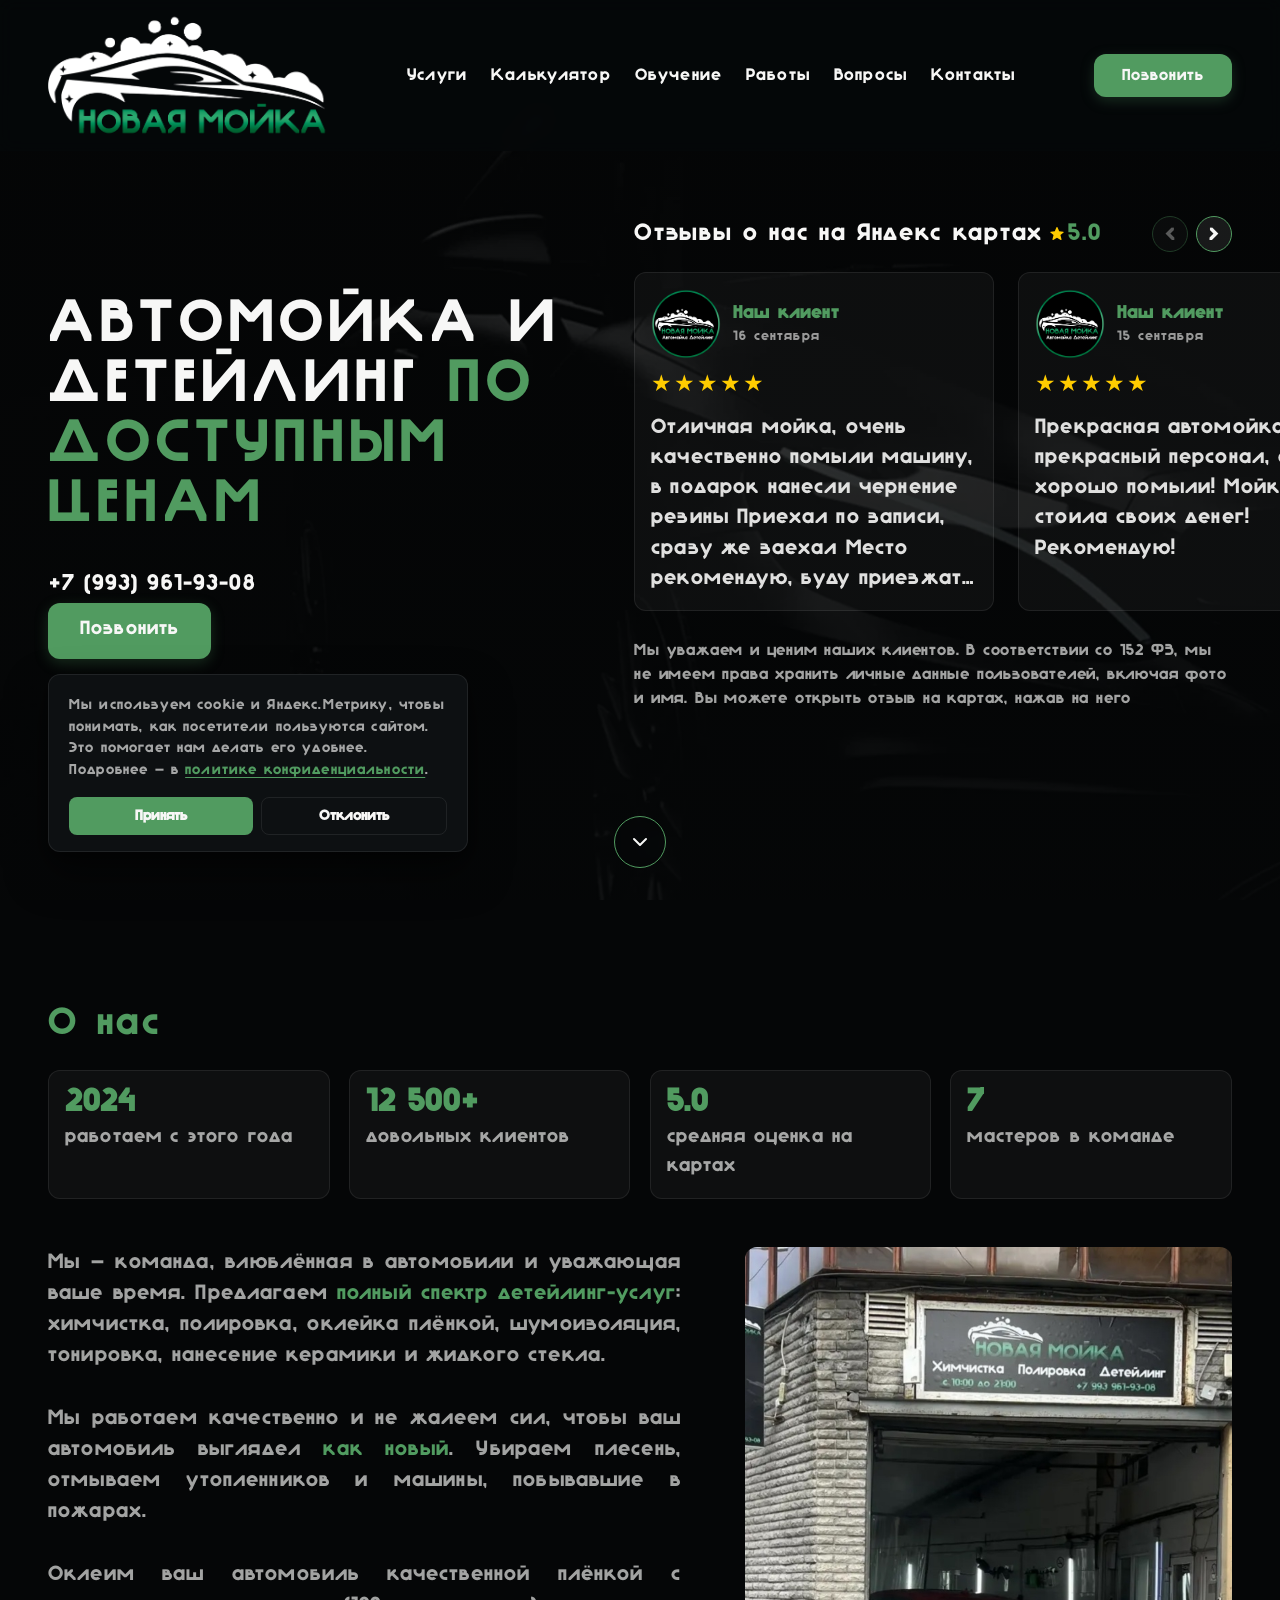
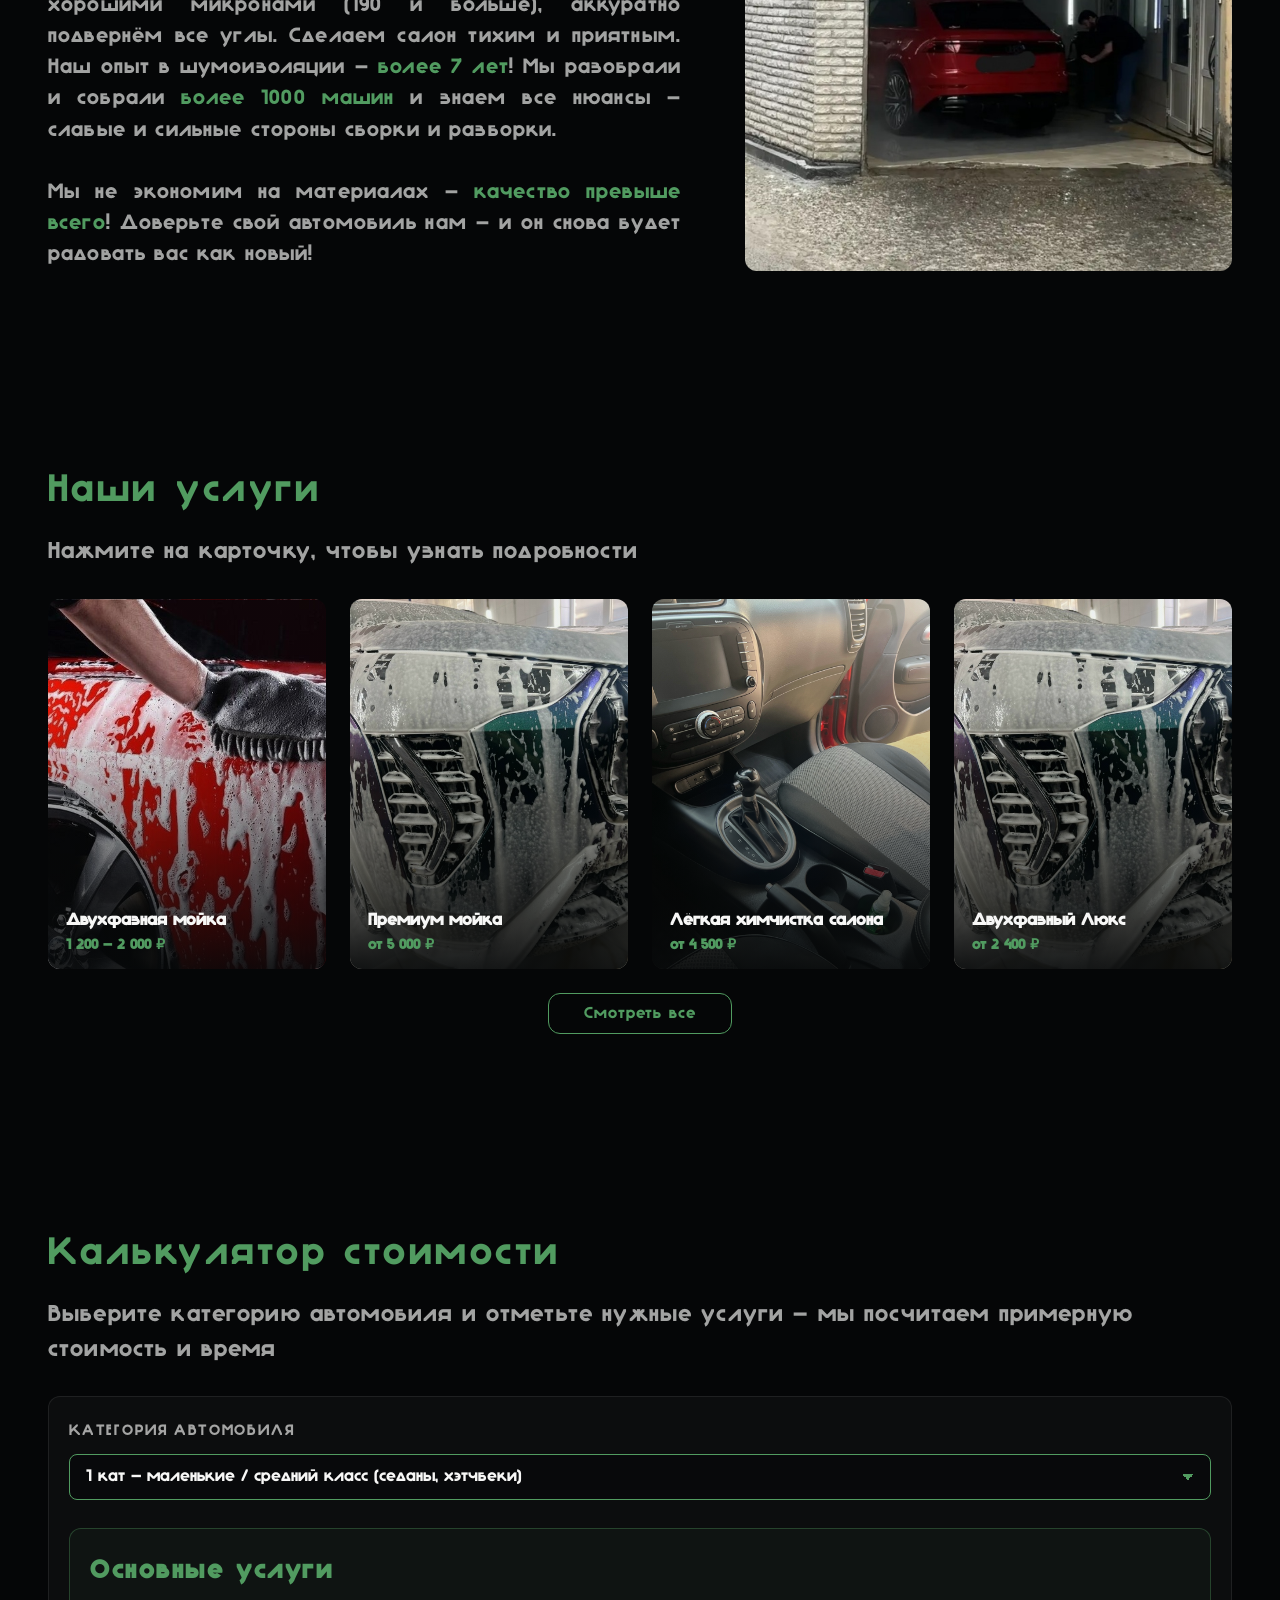
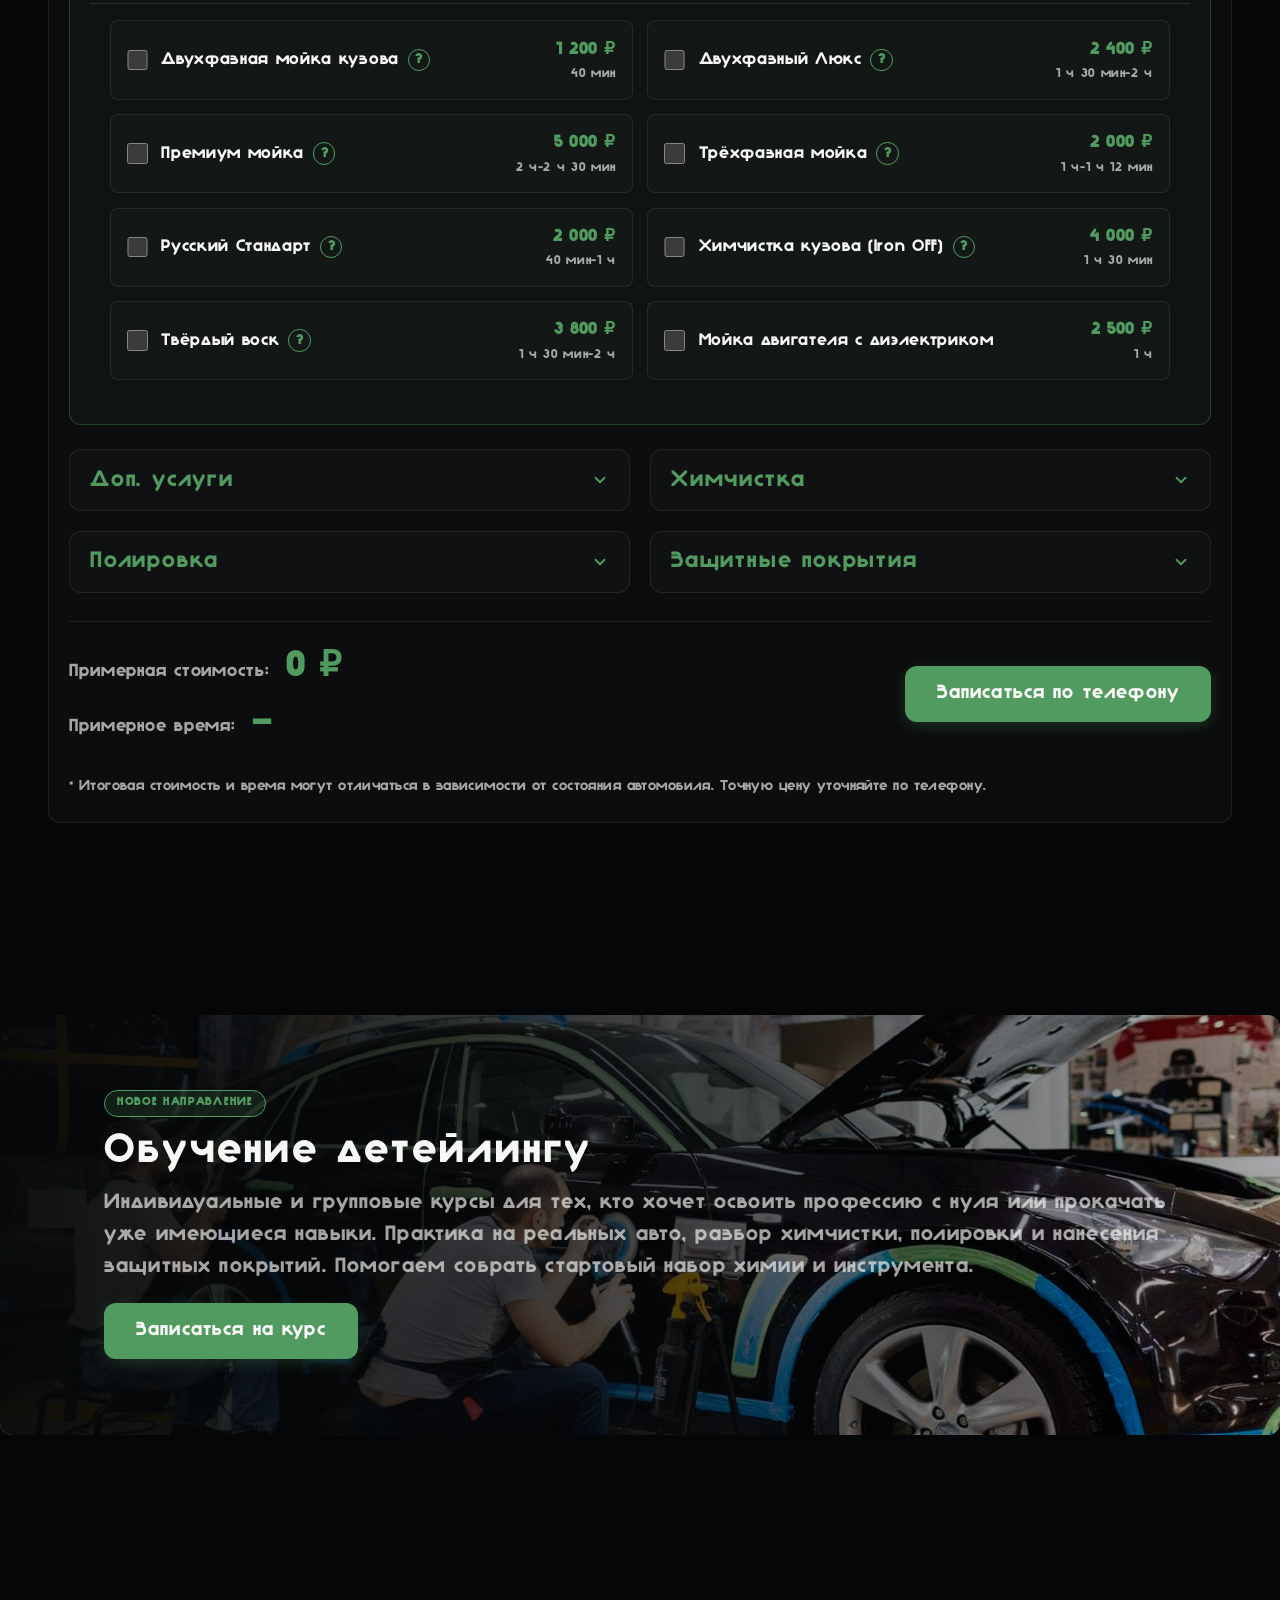
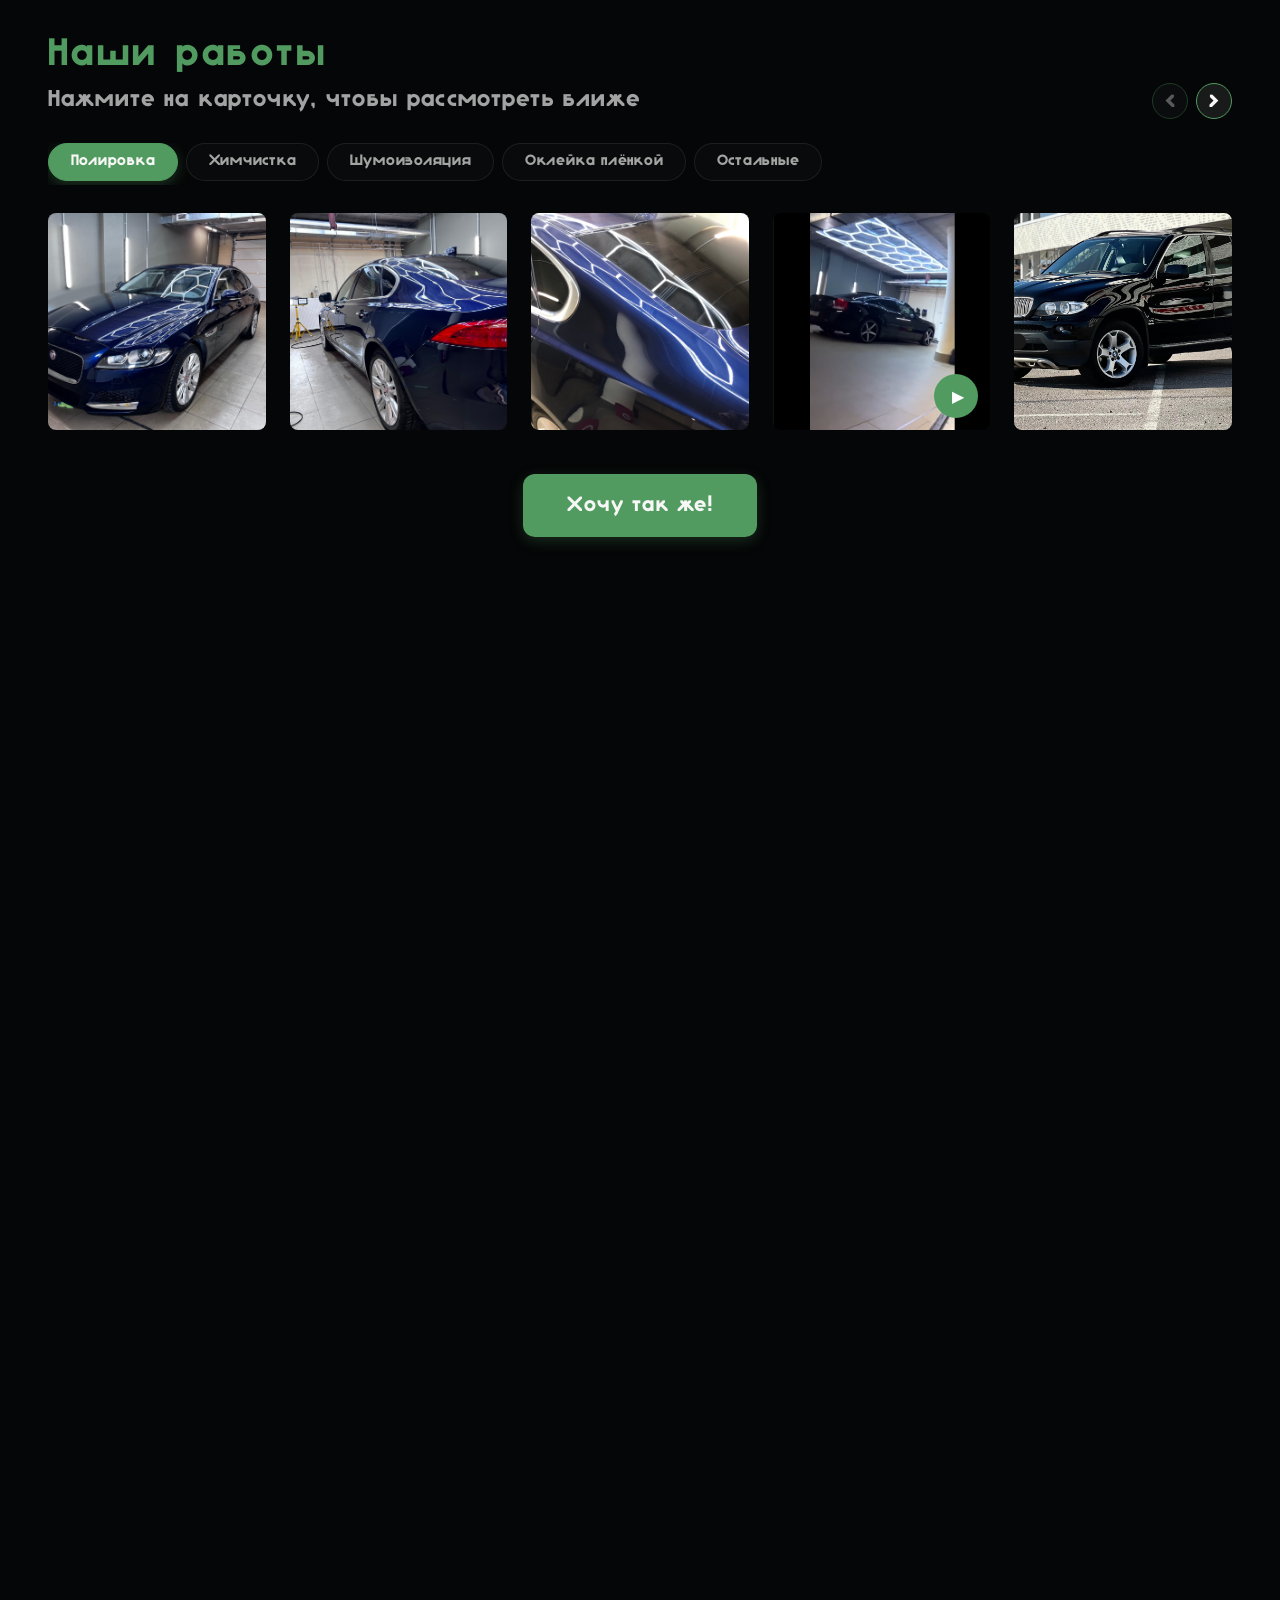
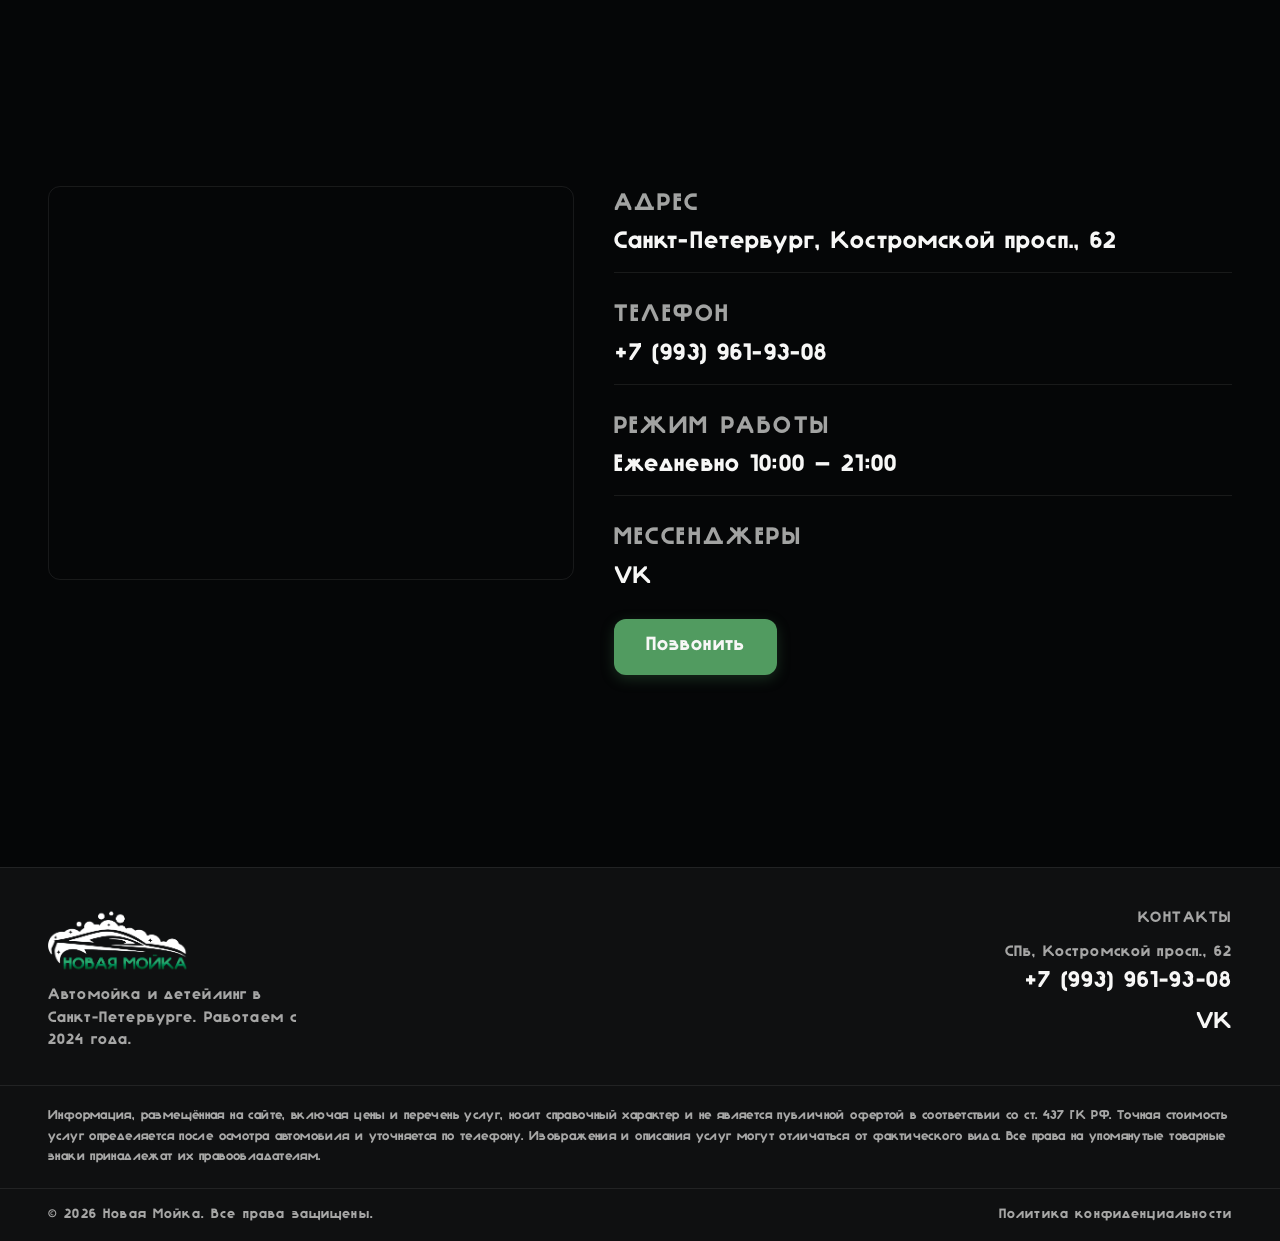
==== commit c56bb62f: "Initial commit" ====
--- a/index.html
+++ b/index.html
@@ -1,1770 +1,1184 @@
-<!doctype html>
-<html lang="ru">
-  <head>
-    <meta charset="UTF-8" />
-    <meta name="viewport" content="width=device-width, initial-scale=1.0" />
-
-    <!-- SEO -->
-    <title>Новая Мойка — Автомойка и детейлинг в Санкт-Петербурге</title>
-    <meta
-      name="description"
-      content="Автомойка и детейлинг в Санкт-Петербурге: бережная мойка, химчистка салона, полировка, керамика, шумоизоляция. Обучение детейлингу. Звоните!"
-    />
-    <meta
-      name="keywords"
-      content="автомойка спб, детейлинг спб, химчистка салона, полировка кузова, керамическое покрытие, шумоизоляция, обучение детейлингу"
-    />
-    <meta name="author" content="Новая Мойка" />
-    <meta name="robots" content="index, follow" />
-    <meta name="theme-color" content="#060809" />
-    <meta name="format-detection" content="telephone=no" />
-    <meta name="apple-mobile-web-app-capable" content="yes" />
-    <meta name="apple-mobile-web-app-title" content="Новая Мойка" />
-    <meta
-      name="apple-mobile-web-app-status-bar-style"
-      content="black-translucent"
-    />
-    <link rel="canonical" href="https://novaya-moyka.ru/" />
-
-    <!-- Open Graph (VK, Facebook, Telegram, WhatsApp, Instagram DM) -->
-    <meta property="og:type" content="website" />
-    <meta property="og:site_name" content="Новая Мойка" />
-    <meta property="og:locale" content="ru_RU" />
-    <meta
-      property="og:title"
-      content="Новая Мойка — Автомойка и детейлинг в Санкт-Петербурге"
-    />
-    <meta
-      property="og:description"
-      content="Профессиональная мойка и детейлинг по доступным ценам. Химчистка, полировка, керамика, шумоизоляция. Обучение детейлингу."
-    />
-    <meta property="og:url" content="https://novaya-moyka.ru/" />
-    <meta
-      property="og:image"
-      content="https://novaya-moyka.ru/src/img/og-preview.jpg"
-    />
-    <meta
-      property="og:image:secure_url"
-      content="https://novaya-moyka.ru/src/img/og-preview.jpg"
-    />
-    <meta property="og:image:type" content="image/jpeg" />
-    <meta property="og:image:width" content="1200" />
-    <meta property="og:image:height" content="630" />
-    <meta
-      property="og:image:alt"
-      content="Автомойка и детейлинг Новая Мойка в Санкт-Петербурге"
-    />
-
-    <!-- Twitter / X -->
-    <meta name="twitter:card" content="summary_large_image" />
-    <meta name="twitter:title" content="Новая Мойка — Автомойка и детейлинг" />
-    <meta
-      name="twitter:description"
-      content="Профессиональная мойка и детейлинг по доступным ценам. Обучение детейлингу."
-    />
-    <meta
-      name="twitter:image"
-      content="https://novaya-moyka.ru/src/img/og-preview.jpg"
-    />
-    <meta
-      name="twitter:image:alt"
-      content="Новая Мойка — автомойка и детейлинг"
-    />
-
-    <!-- VK -->
-    <meta
-      property="vk:image"
-      content="https://novaya-moyka.ru/src/img/og-preview.jpg"
-    />
-
-    <link rel="stylesheet" href="src/main.css" />
-    <link rel="icon" href="src/img/favicon.ico" />
-    <link rel="apple-touch-icon" href="src/img/apple-touch-icon.png" />
-
-    <!-- Микроразметка для поисковиков -->
-    <script type="application/ld+json">
-      {
-        "@context": "https://schema.org",
-        "@type": "AutoWash",
-        "name": "Новая Мойка",
-        "image": "https://novaya-moyka.ru/src/img/og-preview.jpg",
-        "url": "https://novaya-moyka.ru/",
-        "telephone": "+7 (999) 000-00-00",
-        "priceRange": "₽₽",
-        "address": {
-          "@type": "PostalAddress",
-          "addressLocality": "Санкт-Петербург",
-          "streetAddress": "Костромской просп., 62",
-          "addressCountry": "RU"
-        },
-        "openingHours": "Mo-Su 09:00-22:00",
-        "aggregateRating": {
-          "@type": "AggregateRating",
-          "ratingValue": "5.0",
-          "reviewCount": "120"
-        }
-      }
-    </script>
-  </head>
-  <body>
-    <!-- Шапка -->
-    <header class="header">
-      <div class="container header__container">
-        <button class="burger" aria-label="Открыть меню" aria-expanded="false">
-          <span class="burger__line"></span>
-          <span class="burger__line"></span>
-          <span class="burger__line"></span>
-        </button>
-
-        <a href="#welcome" class="logo header__logo" aria-label="На главную">
-          <img src="src/img/logo.png" alt="Новая Мойка" />
-        </a>
-
-        <nav class="nav" id="main-nav" aria-label="Основная навигация">
-          <ul class="nav__list">
-            <li><a href="#services">Услуги</a></li>
-            <li><a href="#training">Обучение</a></li>
-            <li><a href="#works">Работы</a></li>
-            <li><a href="#studio">Студия</a></li>
-            <li><a href="#contacts">Контакты</a></li>
-          </ul>
-        </nav>
-
-        <div class="header__phone">
-          <a href="tel:+79990000000" class="btn elem--accent">Позвонить</a>
-        </div>
-      </div>
-    </header>
-
-    <!-- Первый экран -->
-    <section class="welcome" id="welcome">
-      <div class="hero">
-        <div class="container hero__container">
-          <div class="hero__left">
-            <div>
-              <div class="hero__text" data-animate>
-                <h1>
-                  Автомойка и детейлинг
-                  <span class="font--accent">По доступным ценам</span>
-                </h1>
-                <a href="tel:+79990000000" class="btn elem--accent"
-                  >Позвонить</a
-                >
-              </div>
-            </div>
-          </div>
-
-          <!-- Отзывы (карусель) -->
-          <div class="reviews" id="reviews" data-animate>
-            <div class="reviews__header">
-              <h2>
-                Отзывы о нас на Яндекс картах
-                <span class="reviews__star">
-                  <svg
-                    xmlns="http://www.w3.org/2000/svg"
-                    width="16"
-                    height="16"
-                    fill="none"
-                    viewBox="0 0 16 16"
-                    aria-hidden="true"
-                  >
-                    <path
-                      fill="currentColor"
-                      fill-rule="evenodd"
-                      d="m7.985 11.65-3.707 2.265a.546.546 0 0 1-.814-.598l1.075-4.282L1.42 6.609a.546.546 0 0 1 .29-.976l4.08-.336 1.7-3.966a.546.546 0 0 1 1.004.001l1.687 3.965 4.107.337c.496.04.684.67.29.976l-3.131 2.425 1.073 4.285a.546.546 0 0 1-.814.598z"
-                      clip-rule="evenodd"
-                    />
-                  </svg>
-                  <span class="font--accent">5.0</span>
-                </span>
-              </h2>
-              <div class="reviews__controls">
-                <button
-                  class="reviews__arrow reviews__arrow--prev"
-                  aria-label="Назад"
-                >
-                  ‹
-                </button>
-                <button
-                  class="reviews__arrow reviews__arrow--next"
-                  aria-label="Вперёд"
-                >
-                  ›
-                </button>
-              </div>
-            </div>
-
-            <div class="reviews__track" data-slider-track>
-              <a
-                href="https://yandex.ru/maps/org/77434897884/reviews?reviews%5BpublicId%5D=51pz816k7mh85cc30auy2dmrm4&si=xpzb0ju072raph9hb4ndk7x66w&utm_source=review"
-                target="_blank"
-                rel="noopener"
-                aria-label="Открыть отзыв на Яндекс картах"
-              >
-                <article class="review">
-                  <div class="review__top">
-                    <img
-                      class="review__avatar"
-                      src="src/img/full_logo.png"
-                      alt="Аватар"
-                      loading="lazy"
-                    />
-                    <div class="review__info">
-                      <div class="review__author">Наш клиент</div>
-                      <div class="review__date">16 сентября</div>
-                    </div>
-                  </div>
-                  <div class="review__rating">★★★★★</div>
-                  <p class="review__text">
-                    Отличная мойка, очень качественно помыли машину, в подарок
-                    нанесли чернение резины Приехал по записи, сразу же заехал
-                    Место рекомендую, буду приезжать еще
-                  </p>
-                </article>
-              </a>
-
-              <a
-                href="https://yandex.ru/maps/org/77434897884/reviews?reviews%5BpublicId%5D=8pta4384z32gyn2pfqk3e3wxw0&si=xpzb0ju072raph9hb4ndk7x66w&utm_source=review"
-                target="_blank"
-                rel="noopener"
-                aria-label="Открыть отзыв на Яндекс картах"
-              >
-                <article class="review">
-                  <div class="review__top">
-                    <img
-                      class="review__avatar"
-                      src="src/img/full_logo.png"
-                      alt="Аватар"
-                      loading="lazy"
-                    />
-                    <div class="review__info">
-                      <div class="review__author">Наш клиент</div>
-                      <div class="review__date">15 сентября</div>
-                    </div>
-                  </div>
-                  <div class="review__rating">★★★★★</div>
-                  <p class="review__text">
-                    Прекрасная автомойка,прекрасный персонал,оч хорошо помыли!
-                    Мойка стоила свих денег!!! Рекомендую!!!
-                  </p>
-                </article>
-              </a>
-
-              <a
-                href="https://yandex.ru/maps/org/77434897884/reviews?reviews%5BpublicId%5D=6tt41jrkp7enw1pkmk9cuffbfm&si=xpzb0ju072raph9hb4ndk7x66w&utm_source=review"
-                target="_blank"
-                rel="noopener"
-                aria-label="Открыть отзыв на Яндекс картах"
-              >
-                <article class="review">
-                  <div class="review__top">
-                    <img
-                      class="review__avatar"
-                      src="src/img/full_logo.png"
-                      alt="Аватар"
-                      loading="lazy"
-                    />
-                    <div class="review__info">
-                      <div class="review__author">Наш клиент</div>
-                      <div class="review__date">2 июня</div>
-                    </div>
-                  </div>
-                  <div class="review__rating">★★★★★</div>
-                  <p class="review__text">
-                    Огромная благодарность за работу, всё настолько чисто, как
-                    будто чистая новая машина. Ещё подсказали, как решить пару
-                    вопросов по машине. Покрыли колёса блёстками — обязательно
-                    вернусь и порекомендую друзьям!
-                  </p>
-                </article>
-              </a>
-
-              <a
-                href="https://yandex.ru/maps/org/77434897884/reviews?reviews%5BpublicId%5D=95p40g91v36tdjf659gw42m7ym&si=xpzb0ju072raph9hb4ndk7x66w&utm_source=review"
-                target="_blank"
-                rel="noopener"
-                aria-label="Открыть отзыв на Яндекс картах"
-              >
-                <article class="review">
-                  <div class="review__top">
-                    <img
-                      class="review__avatar"
-                      src="src/img/full_logo.png"
-                      alt="Аватар"
-                      loading="lazy"
-                    />
-                    <div class="review__info">
-                      <div class="review__author">Наш клиент</div>
-                      <div class="review__date">29 августа</div>
-                    </div>
-                  </div>
-                  <div class="review__rating">★★★★★</div>
-                  <p class="review__text">
-                    Помыл два авто, Мазду и Форестер. Все отлично, перед мойкой
-                    показали и рассказали, что можно сделать дополнительно,
-                    ничего не навязывали. Рекомендую. Для тех кто рядом, можно
-                    оставить авто и прийти как помочь, отзваниваются.
-                  </p>
-                </article>
-              </a>
-
-              <a
-                href="https://yandex.ru/maps/org/77434897884/reviews?reviews%5BpublicId%5D=dq7uf2r52hqh2jn4h8zkhrnh78&si=xpzb0ju072raph9hb4ndk7x66w&utm_source=review"
-                target="_blank"
-                rel="noopener"
-                aria-label="Открыть отзыв на Яндекс картах"
-              >
-                <article class="review">
-                  <div class="review__top">
-                    <img
-                      class="review__avatar"
-                      src="src/img/full_logo.png"
-                      alt="Аватар"
-                      loading="lazy"
-                    />
-                    <div class="review__info">
-                      <div class="review__author">Наш клиент</div>
-                      <div class="review__date">27 августа</div>
-                    </div>
-                  </div>
-                  <div class="review__rating">★★★★★</div>
-                  <p class="review__text">
-                    Отличная мойка! Давно мою авто и мото, мойщики знают свое
-                    дело. Как понял из разговора, ранее имеют большой опыт
-                    работы в детейленге. Далее убедился сам, когда увидел как
-                    мыли мой авто в керамике.
-                  </p>
-                </article>
-              </a>
-
-              <a
-                href="https://yandex.ru/maps/org/77434897884/reviews?reviews%5BpublicId%5D=5fwd9umjxt69u9jxbjjd3xydmc&si=xpzb0ju072raph9hb4ndk7x66w&utm_source=review"
-                target="_blank"
-                rel="noopener"
-                aria-label="Открыть отзыв на Яндекс картах"
-              >
-                <article class="review">
-                  <div class="review__top">
-                    <img
-                      class="review__avatar"
-                      src="src/img/full_logo.png"
-                      alt="Аватар"
-                      loading="lazy"
-                    />
-                    <div class="review__info">
-                      <div class="review__author">Наш клиент</div>
-                      <div class="review__date">21 августа</div>
-                    </div>
-                  </div>
-                  <div class="review__rating">★★★★★</div>
-                  <p class="review__text">
-                    Мыла тут машину , я записалась заранее , приняли вовремя
-                    меня, и предупредили сколько будут мыть машину ,.машину
-                    отдали в срок , качеством мойки очень довольна! Буду ездить
-                    сюда постоянно))
-                  </p>
-                </article>
-              </a>
-
-              <a
-                href="https://yandex.ru/maps/org/77434897884/reviews?reviews%5BpublicId%5D=hm095g1trexg5q0qm6ajyubrfr&si=xpzb0ju072raph9hb4ndk7x66w&utm_source=review"
-                target="_blank"
-                rel="noopener"
-                aria-label="Открыть отзыв на Яндекс картах"
-              >
-                <article class="review">
-                  <div class="review__top">
-                    <img
-                      class="review__avatar"
-                      src="src/img/full_logo.png"
-                      alt="Аватар"
-                      loading="lazy"
-                    />
-                    <div class="review__info">
-                      <div class="review__author">Наш клиент</div>
-                      <div class="review__date">15 августа</div>
-                    </div>
-                  </div>
-                  <div class="review__rating">★★★★★</div>
-                  <p class="review__text">
-                    Отлично вымыли машину,все чисто ,побрызгали приятным
-                    ароматом салон,дали советы по уходу,отличный
-                    сервис,адекватные цены,вернусь обязательно,буду
-                    рекомендовать знакомым.
-                  </p>
-                </article>
-              </a>
-
-              <a
-                href="https://yandex.ru/maps/org/77434897884/reviews?reviews%5BpublicId%5D=uv4v1fr2zw38zxn80tc1vy3cf0&si=xpzb0ju072raph9hb4ndk7x66w&utm_source=review"
-                target="_blank"
-                rel="noopener"
-                aria-label="Открыть отзыв на Яндекс картах"
-              >
-                <article class="review">
-                  <div class="review__top">
-                    <img
-                      class="review__avatar"
-                      src="src/img/full_logo.png"
-                      alt="Аватар"
-                      loading="lazy"
-                    />
-                    <div class="review__info">
-                      <div class="review__author">Наш клиент</div>
-                      <div class="review__date">14 августа</div>
-                    </div>
-                  </div>
-                  <div class="review__rating">★★★★★</div>
-                  <p class="review__text">
-                    Отличная мойка, хороший сервис, адекватные цены, есть
-                    химчистка, очень рекомендую!
-                  </p>
-                </article>
-              </a>
-
-              <a
-                href="https://yandex.ru/maps/org/77434897884/reviews?reviews%5BpublicId%5D=22umde36gm1y3uxm8harmvghrr&si=xpzb0ju072raph9hb4ndk7x66w&utm_source=review"
-                target="_blank"
-                rel="noopener"
-                aria-label="Открыть отзыв на Яндекс картах"
-              >
-                <article class="review">
-                  <div class="review__top">
-                    <img
-                      class="review__avatar"
-                      src="src/img/full_logo.png"
-                      alt="Аватар"
-                      loading="lazy"
-                    />
-                    <div class="review__info">
-                      <div class="review__author">Наш клиент</div>
-                      <div class="review__date">11 августа</div>
-                    </div>
-                  </div>
-                  <div class="review__rating">★★★★★</div>
-                  <p class="review__text">
-                    Благодарю за вашу заботу о машине! Уж очень приятно потом
-                    сесть в чистый салон и погнать по делам, чувствуешь себя
-                    так, как если бы сама из салона красоты выпорхнула!
-                    Качественный и такой обходительный подход. Очень ценю.
-                  </p>
-                </article>
-              </a>
-
-              <a
-                href="https://yandex.ru/maps/org/77434897884/reviews?reviews%5BpublicId%5D=8wf2t0gv7nbh4bnwr224aumu8w&si=xpzb0ju072raph9hb4ndk7x66w&utm_source=review"
-                target="_blank"
-                rel="noopener"
-                aria-label="Открыть отзыв на Яндекс картах"
-              >
-                <article class="review">
-                  <div class="review__top">
-                    <img
-                      class="review__avatar"
-                      src="src/img/full_logo.png"
-                      alt="Аватар"
-                      loading="lazy"
-                    />
-                    <div class="review__info">
-                      <div class="review__author">Наш клиент</div>
-                      <div class="review__date">29 июля</div>
-                    </div>
-                  </div>
-                  <div class="review__rating">★★★★★</div>
-                  <p class="review__text">
-                    Заехали сюда случайно, по навигатору в поисках ближайшей
-                    свободной мойки. Попали к ребятам. Машину помыли настолько
-                    тщательно, что я её не узнала 🤣 спасибо огромное !!!! Очень
-                    приятно удивили, такой подход к работе заслуживает огромного
-                    уважения!!! Теперь буду специально сюда ездить.
-                  </p>
-                </article>
-              </a>
-
-              <a
-                href="https://yandex.ru/maps/org/novaya_moyka/77434897884/reviews/?ll=30.312581%2C60.026366&z=17"
-                target="_blank"
-                rel="noopener"
-                aria-label="Открыть все отзывы на Яндекс картах"
-              >
-                <article class="review">
-                  <div class="review__top">
-                    <img
-                      class="review__avatar"
-                      src="src/img/full_logo.png"
-                      alt="Аватар"
-                      loading="lazy"
-                    />
-                    <div class="review__info">
-                      <div class="review__author">Наш клиент</div>
-                      <div class="review__date">2 июня</div>
-                    </div>
-                  </div>
-                  <div class="review__rating">★★★★★</div>
-                  <p class="review__text">
-                    Вы можете посмотреть все отзывы на Яндекс картах
-                  </p>
-                </article>
-              </a>
-            </div>
-            <p class="reviews__lead">
-              Мы уважаем и ценим наших клиентов. В соответствии со 152 ФЗ, мы не
-              имеем права хранить личные данные пользователей, включая фотои и
-              имя. Вы можете открыть отзыв на картах, нажав на него
-            </p>
-          </div>
-        </div>
-      </div>
-
-      <!-- Кликабельная стрелка вниз, якорь к блоку "О нас" -->
-      <a href="#about" class="welcome__arrow" aria-label="Перейти к разделу О нас">
-        <svg xmlns="http://www.w3.org/2000/svg" viewBox="0 0 24 24" fill="none" stroke="currentColor" stroke-width="2" stroke-linecap="round" stroke-linejoin="round">
-          <polyline points="6 9 12 15 18 9"/>
-        </svg>
-      </a>
-    </section>
-
-    <!-- О нас -->
-    <section class="about section" id="about">
-      <div class="container">
-        <h2 class="section__title font--accent" data-animate>О нас</h2>
-        <ul class="stats">
-          <li class="stats__item">
-            <span class="stats__value">2018</span>
-            <span class="stats__label">работаем с этого года</span>
-          </li>
-          <li class="stats__item">
-            <span class="stats__value">12 500+</span>
-            <span class="stats__label">довольных клиентов</span>
-          </li>
-          <li class="stats__item">
-            <span class="stats__value">5.0</span>
-            <span class="stats__label">средняя оценка на картах</span>
-          </li>
-          <li class="stats__item">
-            <span class="stats__value">7</span>
-            <span class="stats__label">мастеров в команде</span>
-          </li>
-        </ul>
-        <div class="about__grid">
-          <div class="about__content" data-animate>
-            <p class="about__text">
-              Мы — команда, влюблённая в автомобили и уважающая ваше время.
-              Предлагаем <span class="font--accent">полный спектр детейлинг-услуг</span>: химчистка, полировка,
-              оклейка плёнкой, шумоизоляция, тонировка, нанесение керамики и
-              жидкого стекла.
-              <br /><br />Мы работаем качественно и не жалеем сил, чтобы ваш
-              автомобиль выглядел <span class="font--accent">как новый</span>. Убираем плесень, отмываем
-              утопленников и машины, побывавшие в пожарах. <br /><br />Оклеим
-              ваш автомобиль качественной плёнкой с хорошими микронами (190 и
-              больше), аккуратно подвернём все углы. Сделаем салон тихим и
-              приятным. Наш опыт в шумоизоляции — <span class="font--accent">более 7 лет</span>! Мы разобрали и
-              собрали <span class="font--accent">более 1000 машин</span> и знаем все нюансы — слабые и сильные
-              стороны сборки и разборки. <br /><br />Мы не экономим на
-              материалах — <span class="font--accent">качество превыше всего</span>! Доверьте свой автомобиль нам
-              — и он снова будет радовать вас как новый!
-            </p>
-          </div>
-
-          <div class="about__image" data-animate style="--delay: 0.15s">
-            <img
-              src="src/img/студия_1.jpg"
-              alt="Студия автомойки и детейлинга Новая Мойка"
-              loading="lazy"
-            />
-          </div>
-        </div>
-      </div>
-    </section>
-
-    <!-- Услуги -->
-    <section class="services section" id="services">
-      <div class="container">
-        <h2 class="section__title font--accent" data-animate>Наши услуги</h2>
-        <p class="section__lead" data-animate>
-          Нажмите на карточку, чтобы узнать подробности
-        </p>
-
-        <div class="services__grid" id="servicesGrid">
-          <button
-            class="service-item"
-            data-order="1"
-            data-service="wash-2phase"
-            data-animate
-          >
-            <span
-              class="service-item__bg"
-              style="
-                background-image: url(&quot;src/img/двухфазная_мойка.jpg&quot;);
-              "
-            ></span>
-            <span class="service-item__body">
-              <span class="service-item__title">Двухфазная мойка</span>
-              <span class="service-item__price">1 200 — 2 000 ₽</span>
-            </span>
-          </button>
-
-          <button
-            class="service-item"
-            data-order="2"
-            data-service="wash-premium"
-            data-animate
-            style="--delay: 0.05s"
-          >
-            <span
-              class="service-item__bg"
-              style="background-image: url(&quot;src/img/мойка.jpg&quot;)"
-            ></span>
-            <span class="service-item__body">
-              <span class="service-item__title">Премиум мойка</span>
-              <span class="service-item__price">от 5 000 ₽</span>
-            </span>
-          </button>
-
-          <button
-            class="service-item"
-            data-order="3"
-            data-service="wash-luxe"
-            data-animate
-            style="--delay: 0.1s"
-          >
-            <span
-              class="service-item__bg"
-              style="background-image: url(&quot;src/img/мойка.jpg&quot;)"
-            ></span>
-            <span class="service-item__body">
-              <span class="service-item__title">Двухфазный Люкс</span>
-              <span class="service-item__price">от 2 400 ₽</span>
-            </span>
-          </button>
-
-          <button
-            class="service-item"
-            data-order="4"
-            data-service="body-chem"
-            data-animate
-            style="--delay: 0.15s"
-          >
-            <span
-              class="service-item__bg"
-              style="background-image: url(&quot;src/img/мойка.jpg&quot;)"
-            ></span>
-            <span class="service-item__body">
-              <span class="service-item__title">Химчистка кузова</span>
-              <span class="service-item__price">от 4 500 ₽</span>
-            </span>
-          </button>
-
-          <button
-            class="service-item"
-            data-order="5"
-            data-service="interior-light"
-            data-animate
-            style="--delay: 0.2s"
-          >
-            <span
-              class="service-item__bg"
-              style="background-image: url(&quot;src/img/химчистка.jpg&quot;)"
-            ></span>
-            <span class="service-item__body">
-              <span class="service-item__title">Лёгкая химчистка салона</span>
-              <span class="service-item__price">от 4 500 ₽</span>
-            </span>
-          </button>
-
-          <button
-            class="service-item"
-            data-order="6"
-            data-service="interior-full"
-            data-animate
-            style="--delay: 0.25s"
-          >
-            <span
-              class="service-item__bg"
-              style="background-image: url(&quot;src/img/химчистка.jpg&quot;)"
-            ></span>
-            <span class="service-item__body">
-              <span class="service-item__title">Химчистка салона</span>
-              <span class="service-item__price">от 17 000 ₽</span>
-            </span>
-          </button>
-
-          <button
-            class="service-item"
-            data-order="7"
-            data-service="glass-polish"
-            data-animate
-            style="--delay: 0.3s"
-          >
-            <span
-              class="service-item__bg"
-              style="
-                background-image: url(&quot;src/img/полировка_стёкол.jpg&quot;);
-              "
-            ></span>
-            <span class="service-item__body">
-              <span class="service-item__title">Полировка стёкол</span>
-              <span class="service-item__price">от 9 000 ₽</span>
-            </span>
-          </button>
-
-          <button
-            class="service-item"
-            data-order="8"
-            data-service="polish-ceramic"
-            data-animate
-            style="--delay: 0.35s"
-          >
-            <span
-              class="service-item__bg"
-              style="
-                background-image: url(&quot;src/img/полировка_керамика.jpg&quot;);
-              "
-            ></span>
-            <span class="service-item__body">
-              <span class="service-item__title">Полировка + керамика</span>
-              <span class="service-item__price">от 23 000 ₽</span>
-            </span>
-          </button>
-
-          <button
-            class="service-item"
-            data-order="9"
-            data-service="suspension-wash"
-            data-animate
-            style="--delay: 0.4s"
-          >
-            <span
-              class="service-item__bg"
-              style="
-                background-image: url(&quot;src/img/мойка_подвески.jpg&quot;);
-              "
-            ></span>
-            <span class="service-item__body">
-              <span class="service-item__title">Мойка подвески</span>
-              <span class="service-item__price">от 3 500 ₽</span>
-            </span>
-          </button>
-
-          <button
-            class="service-item"
-            data-order="10"
-            data-service="pre-sale"
-            data-animate
-            style="--delay: 0.45s"
-          >
-            <span
-              class="service-item__bg"
-              style="background-image: url(&quot;src/img/химчистка.jpg&quot;)"
-            ></span>
-            <span class="service-item__body">
-              <span class="service-item__title">Предпродажная подготовка</span>
-              <span class="service-item__price">от 6 000 ₽</span>
-            </span>
-          </button>
-
-          <button
-            class="service-item"
-            data-order="11"
-            data-service="wrap"
-            data-animate
-            style="--delay: 0.5s"
-          >
-            <span
-              class="service-item__bg"
-              style="background-image: url(&quot;src/img/оклейка.jpg&quot;)"
-            ></span>
-            <span class="service-item__body">
-              <span class="service-item__title">Оклейка плёнкой</span>
-              <span class="service-item__price">по договорённости</span>
-            </span>
-          </button>
-
-          <button
-            class="service-item"
-            data-order="12"
-            data-service="soundproof"
-            data-animate
-            style="--delay: 0.55s"
-          >
-            <span
-              class="service-item__bg"
-              style="
-                background-image: url(&quot;src/img/шумоизоляция.jpg&quot;);
-              "
-            ></span>
-            <span class="service-item__body">
-              <span class="service-item__title">Шумоизоляция</span>
-              <span class="service-item__price">от 30 000 ₽</span>
-            </span>
-          </button>
-        </div>
-
-        <div class="services__toggle-wrap">
-          <button
-            class="btn services__toggle"
-            id="servicesToggle"
-            type="button"
-          >
-            Смотреть все
-          </button>
-        </div>
-      </div>
-    </section>
-
-    <!-- Обучение детейлингу -->
-    <section class="training section" id="training">
-      <div class="training__banner" data-animate>
-        <div
-          class="training__bg"
-          style="background-image: url(&quot;src/img/обучение.jpeg&quot;)"
-        ></div>
-        <div class="training__content container">
-          <span class="training__tag">Новое направление</span>
-          <h2 class="training__title">Обучение детейлингу</h2>
-          <p class="training__desc">
-            Индивидуальные и групповые курсы для тех, кто хочет освоить
-            профессию с нуля или прокачать уже имеющиеся навыки. Практика на
-            реальных авто, разбор химчистки, полировки и нанесения защитных
-            покрытий. Помогаем собрать стартовый набор химии и инструмента.
-          </p>
-          <a href="tel:+79990000000" class="btn elem--accent"
-            >Записаться на курс</a
-          >
-        </div>
-      </div>
-    </section>
-
-    <!-- Наши работы (карусель) -->
-    <section class="works section" id="works">
-      <div class="container">
-        <div class="works__header">
-          <div>
-            <h2 class="section__title font--accent" data-animate>Наши работы</h2>
-            <p class="section__lead" data-animate>
-              Нажмите на фото, чтобы рассмотреть поближе
-            </p>
-          </div>
-          <div class="works__controls">
-            <button class="reviews__arrow works__arrow--prev" aria-label="Назад">‹</button>
-            <button class="reviews__arrow works__arrow--next" aria-label="Вперёд">›</button>
-          </div>
-        </div>
-
-        <div class="works__track" data-slider-track>
-          <button class="work" data-lightbox="src/img/до_после_1.jpg" data-animate aria-label="Открыть фото 1">
-            <img src="src/img/до_после_1.jpg" alt="Работа 1" loading="lazy" />
-            <span class="work__zoom">＋</span>
-          </button>
-          <button class="work" data-lightbox="src/img/до_после_1.jpg" data-animate style="--delay: 0.05s" aria-label="Открыть фото 2">
-            <img src="src/img/до_после_1.jpg" alt="Работа 2" loading="lazy" />
-            <span class="work__zoom">＋</span>
-          </button>
-          <button class="work" data-lightbox="src/img/до_после_1.jpg" data-animate style="--delay: 0.1s" aria-label="Открыть фото 3">
-            <img src="src/img/до_после_1.jpg" alt="Работа 3" loading="lazy" />
-            <span class="work__zoom">＋</span>
-          </button>
-          <button class="work" data-lightbox="src/img/до_после_1.jpg" data-animate style="--delay: 0.15s" aria-label="Открыть фото 4">
-            <img src="src/img/до_после_1.jpg" alt="Работа 4" loading="lazy" />
-            <span class="work__zoom">＋</span>
-          </button>
-          <button class="work" data-lightbox="src/img/до_после_1.jpg" data-animate style="--delay: 0.2s" aria-label="Открыть фото 5">
-            <img src="src/img/до_после_1.jpg" alt="Работа 5" loading="lazy" />
-            <span class="work__zoom">＋</span>
-          </button>
-          <button class="work" data-lightbox="src/img/до_после_1.jpg" data-animate style="--delay: 0.25s" aria-label="Открыть фото 6">
-            <img src="src/img/до_после_1.jpg" alt="Работа 6" loading="lazy" />
-            <span class="work__zoom">＋</span>
-          </button>
-        </div>
-      </div>
-    </section>
-
-    <!-- Наша студия (сетка) -->
-    <section class="studio section" id="studio">
-      <div class="container">
-        <h2 class="section__title font--accent" data-animate>Наша студия</h2>
-        <p class="section__lead" data-animate>
-          Нажмите на фото, чтобы рассмотреть поближе
-        </p>
-
-        <div class="studio__grid">
-          <button class="gallery__item" data-lightbox="src/img/студия_1.jpg" data-animate aria-label="Открыть фото студии 1">
-            <img src="src/img/студия_1.jpg" alt="Студия 1" loading="lazy" />
-          </button>
-          <button class="gallery__item" data-lightbox="src/img/студия_1.jpg" data-animate style="--delay: 0.05s" aria-label="Открыть фото студии 2">
-            <img src="src/img/студия_1.jpg" alt="Студия 2" loading="lazy" />
-          </button>
-          <button class="gallery__item" data-lightbox="src/img/студия_1.jpg" data-animate style="--delay: 0.1s" aria-label="Открыть фото студии 3">
-            <img src="src/img/студия_1.jpg" alt="Студия 3" loading="lazy" />
-          </button>
-          <button class="gallery__item" data-lightbox="src/img/студия_1.jpg" data-animate style="--delay: 0.15s" aria-label="Открыть фото студии 4">
-            <img src="src/img/студия_1.jpg" alt="Студия 4" loading="lazy" />
-          </button>
-          <button class="gallery__item" data-lightbox="src/img/до_после_1.jpg" data-animate style="--delay: 0.2s" aria-label="Открыть фото студии 5">
-            <img src="src/img/до_после_1.jpg" alt="Студия 5" loading="lazy" />
-          </button>
-          <button class="gallery__item" data-lightbox="src/img/студия_1.jpg" data-animate style="--delay: 0.25s" aria-label="Открыть фото студии 6">
-            <img src="src/img/студия_1.jpg" alt="Студия 6" loading="lazy" />
-          </button>
-        </div>
-      </div>
-    </section>
-
-    <!-- Контакты -->
-    <section class="contacts section" id="contacts">
-      <div class="container">
-        <h2 class="section__title font--accent" data-animate>Контакты</h2>
-
-        <div class="contacts__grid">
-          <div class="contacts__map" data-animate>
-            <iframe
-              src="https://yandex.ru/map-widget/v1/?um=constructor%3Addd325fbd63d8d962447bd7f2922ba67c8deb9bb736ea3461abeeb70e9baf322&amp;source=constructor"
-              title="Карта — Новая Мойка"
-              loading="lazy"
-              allowfullscreen
-            ></iframe>
-          </div>
-
-          <div class="contacts__info" data-animate style="--delay: 0.1s">
-            <ul class="contacts__list">
-              <li>
-                <span class="contacts__label">Адрес</span>
-                <span class="contacts__value"
-                  >Санкт-Петербург, Костромской просп., 62</span
-                >
-              </li>
-              <li>
-                <span class="contacts__label">Телефон</span>
-                <a class="contacts__value" href="tel:+79990000000"
-                  >+7 (999) 000-00-00</a
-                >
-              </li>
-              <li>
-                <span class="contacts__label">Режим работы</span>
-                <span class="contacts__value">Ежедневно 09:00 — 22:00</span>
-              </li>
-              <li>
-                <span class="contacts__label">Мессенджеры</span>
-                <span class="contacts__value">
-                  <a
-                    href="https://vk.ru/novayamoika"
-                    target="_blank"
-                    rel="noopener"
-                    >VK</a
-                  >
-                  ·
-                  <a href="https://max.ru" target="_blank" rel="noopener"
-                    >MAX</a
-                  >
-                </span>
-              </li>
-            </ul>
-
-            <a href="tel:+79990000000" class="btn elem--accent contacts__btn"
-              >Позвонить</a
-            >
-          </div>
-        </div>
-      </div>
-    </section>
-
-    <!-- Футер -->
-    <footer class="footer">
-      <div class="container footer__container">
-        <div class="footer__col">
-          <img
-            class="footer__logo"
-            src="src/img/logo.png"
-            alt="Новая Мойка"
-            loading="lazy"
-          />
-          <p class="footer__text">
-            Автомойка и детейлинг в Санкт-Петербурге. Работаем с 2018 года.
-          </p>
-        </div>
-
-        <nav class="footer__col footer__nav" aria-label="Футер">
-          <span class="footer__title">Разделы</span>
-          <ul>
-            <li><a href="#services">Услуги</a></li>
-            <li><a href="#training">Обучение</a></li>
-            <li><a href="#works">Работы</a></li>
-            <li><a href="#studio">Студия</a></li>
-            <li><a href="#contacts">Контакты</a></li>
-          </ul>
-        </nav>
-
-        <div class="footer__col">
-          <span class="footer__title">Контакты</span>
-          <a href="tel:+79990000000">+7 (999) 000-00-00</a>
-          <a href="mailto:hello@novaya-moyka.ru">hello@novaya-moyka.ru</a>
-          <span>СПб, Костромской просп., 62</span>
-        </div>
-      </div>
-
-      <div class="footer__bottom">
-        <div class="container footer__bottom-inner">
-          <span
-            >© <span id="year"></span> Новая Мойка. Все права защищены.</span
-          >
-          <a href="src/privacy.html">Политика конфиденциальности</a>
-        </div>
-      </div>
-    </footer>
-
-    <!-- Модалка услуги -->
-    <div
-      class="service-modal"
-      id="serviceModal"
-      aria-hidden="true"
-      role="dialog"
-      aria-modal="true"
-    >
-      <div class="service-modal__backdrop" data-close-modal></div>
-      <div class="service-modal__dialog">
-        <button
-          class="service-modal__close"
-          aria-label="Закрыть"
-          data-close-modal
-        >
-          ×
-        </button>
-        <div class="service-modal__image">
-          <img id="serviceModalImg" src="" alt="" />
-        </div>
-        <div class="service-modal__content">
-          <h3 class="service-modal__title" id="serviceModalTitle"></h3>
-          <p class="service-modal__desc" id="serviceModalDesc"></p>
-          <ul class="service-modal__list" id="serviceModalList"></ul>
-          <div class="service-modal__footer">
-            <span class="service-modal__price" id="serviceModalPrice"></span>
-            <a href="tel:+79990000000" class="btn elem--accent">Записаться</a>
-          </div>
-        </div>
-      </div>
-    </div>
-
-    <!-- Лайтбокс для фото с навигацией -->
-    <div
-      class="lightbox"
-      id="lightbox"
-      aria-hidden="true"
-      role="dialog"
-      aria-modal="true"
-    >
-      <button class="lightbox__close" aria-label="Закрыть">×</button>
-      <button
-        class="lightbox__nav lightbox__nav--prev"
-        aria-label="Предыдущее фото"
-      >
-        ‹
-      </button>
-      <img class="lightbox__img" src="" alt="" />
-      <button
-        class="lightbox__nav lightbox__nav--next"
-        aria-label="Следующее фото"
-      >
-        ›
-      </button>
-      <div class="lightbox__counter" id="lightboxCounter"></div>
-    </div>
-
-    <!-- Cookie-баннер (показывается один раз, до загрузки Метрики) -->
-    <div
-      class="cookie-banner"
-      id="cookieBanner"
-      role="dialog"
-      aria-live="polite"
-      aria-label="Уведомление об использовании cookie"
-      hidden
-    >
-      <div class="cookie-banner__inner">
-        <div class="cookie-banner__text">
-          <p>
-            Мы используем cookie и Яндекс.Метрику, чтобы понимать, как
-            посетители пользуются сайтом. Это помогает нам делать его удобнее.
-            Подробнее — в
-            <a href="src/privacy.html">политике конфиденциальности</a>.
-          </p>
-        </div>
-        <div class="cookie-banner__actions">
-          <button
-            type="button"
-            class="cookie-banner__btn cookie-banner__btn--accept"
-            data-cookie-accept
-          >
-            Принять
-          </button>
-          <button
-            type="button"
-            class="cookie-banner__btn cookie-banner__btn--reject"
-            data-cookie-reject
-          >
-            Отклонить
-          </button>
-        </div>
-      </div>
-    </div>
-
-    <!-- Яндекс.Метрика. Грузится только после согласия через cookie-баннер -->
-    <script>
-      (function () {
-        // ============================================================
-        // ЗАМЕНИТЕ 00000000 НА НОМЕР ВАШЕГО СЧЁТЧИКА МЕТРИКИ.
-        // Пока стоит 00000000 — счётчик не грузится, ничего не сломается.
-        // ============================================================
-        const METRIKA_ID = "00000000";
-
-        const STORAGE_KEY = "cookie-consent";
-        const banner = document.getElementById("cookieBanner");
-
-        let metrikaLoaded = false;
-
-        const loadMetrika = () => {
-          if (metrikaLoaded) return;
-          if (!METRIKA_ID || METRIKA_ID === 0) return; // номер не задан — не грузим
-          if (window.ym && typeof window.ym === "function" && window.ym.a)
-            return;
-
-          (function (m, e, t, r, i, k, a) {
-            m[i] =
-              m[i] ||
-              function () {
-                (m[i].a = m[i].a || []).push(arguments);
-              };
-            m[i].l = 1 * new Date();
-            for (var j = 0; j < document.scripts.length; j++) {
-              if (document.scripts[j].src === r) return;
-            }
-            k = e.createElement(t);
-            a = e.getElementsByTagName(t)[0];
-            k.async = 1;
-            k.src = r;
-            a.parentNode.insertBefore(k, a);
-          })(
-            window,
-            document,
-            "script",
-            "https://mc.yandex.ru/metrika/tag.js",
-            "ym",
-          );
-
-          window.ym(METRIKA_ID, "init", {
-            clickmap: true,
-            trackLinks: true,
-            accurateTrackBounce: true,
-            webvisor: true,
-          });
-
-          metrikaLoaded = true;
-        };
-
-        const setConsent = (value) => {
-          try {
-            localStorage.setItem(STORAGE_KEY, value);
-          } catch (e) {}
-          if (banner) banner.hidden = true;
-          if (value === "accepted") loadMetrika();
-        };
-
-        let stored = null;
-        try {
-          stored = localStorage.getItem(STORAGE_KEY);
-        } catch (e) {}
-
-        if (stored === "accepted") {
-          // Пользователь уже соглашался ранее — грузим Метрику молча
-          loadMetrika();
-        } else if (!stored) {
-          // Первый визит или выбор ещё не сделан — показываем баннер
-          if (banner) banner.hidden = false;
-        }
-        // Если stored === "rejected" — ничего не делаем, ни баннера, ни Метрики.
-
-        if (banner) {
-          banner
-            .querySelector("[data-cookie-accept]")
-            ?.addEventListener("click", () => setConsent("accepted"));
-          banner
-            .querySelector("[data-cookie-reject]")
-            ?.addEventListener("click", () => setConsent("rejected"));
-        }
-      })();
-    </script>
-
-    <script>
-      (function () {
-        const logo = document.querySelector(".header__logo img");
-        const welcome = document.querySelector(".welcome");
-        const header = document.querySelector("header");
-
-        const MAX_WIDTH = 280;
-        const MIN_WIDTH = 200;
-        const SCROLL_LIMIT = 200;
-        const DESKTOP = () => window.innerWidth > 992;
-
-        let ticking = false;
-
-        function updateHeader() {
-          if (DESKTOP() && logo) {
-            const scrollY = window.scrollY || window.pageYOffset;
-            const progress = Math.min(scrollY / SCROLL_LIMIT, 1);
-            const currentWidth = MAX_WIDTH - progress * (MAX_WIDTH - MIN_WIDTH);
-            logo.style.width = currentWidth + "px";
-          } else if (logo) {
-            logo.style.width = "";
-          }
-
-          if (welcome && header) {
-            const h = header.offsetHeight;
-            welcome.style.paddingTop = h + "px";
-          }
-        }
-
-        window.addEventListener("scroll", () => {
-          if (!ticking) {
-            window.requestAnimationFrame(() => {
-              updateHeader();
-              ticking = false;
-            });
-            ticking = true;
-          }
-        });
-        window.addEventListener("resize", updateHeader);
-        updateHeader();
-
-        /* ------------------------------------------------------------------
-         Бургер-меню
-      ------------------------------------------------------------------ */
-        const burger = document.querySelector(".burger");
-        const nav = document.querySelector(".nav");
-
-        if (burger && nav) {
-          const closeMenu = () => {
-            nav.classList.remove("nav--open");
-            burger.classList.remove("burger--active");
-            burger.setAttribute("aria-expanded", "false");
-          };
-
-          burger.addEventListener("click", () => {
-            const open = nav.classList.toggle("nav--open");
-            burger.classList.toggle("burger--active");
-            burger.setAttribute("aria-expanded", open);
-          });
-
-          nav
-            .querySelectorAll("a")
-            .forEach((link) => link.addEventListener("click", closeMenu));
-
-          document.addEventListener("click", (e) => {
-            if (!nav.contains(e.target) && !burger.contains(e.target))
-              closeMenu();
-          });
-
-          document.addEventListener("keydown", (e) => {
-            if (e.key === "Escape") closeMenu();
-          });
-        }
-
-        /* ------------------------------------------------------------------
-         Универсальный слайдер
-      ------------------------------------------------------------------ */
-        function initSlider(track, prevBtn, nextBtn) {
-          if (!track) return;
-
-          const getStep = () => {
-            const first = track.firstElementChild;
-            if (!first) return 0;
-            const gap =
-              parseFloat(
-                getComputedStyle(track).columnGap ||
-                  getComputedStyle(track).gap,
-              ) || 16;
-            return first.offsetWidth + gap;
-          };
-
-          const slide = (dir) => {
-            const step = getStep() * (dir === "next" ? 1 : -1);
-            track.scrollBy({ left: step, behavior: "smooth" });
-          };
-
-          if (prevBtn) prevBtn.addEventListener("click", () => slide("prev"));
-          if (nextBtn) nextBtn.addEventListener("click", () => slide("next"));
-
-          const updateButtons = () => {
-            const max = track.scrollWidth - track.clientWidth;
-            if (prevBtn)
-              prevBtn.style.opacity = track.scrollLeft <= 2 ? "0.35" : "1";
-            if (nextBtn)
-              nextBtn.style.opacity =
-                track.scrollLeft >= max - 2 ? "0.35" : "1";
-          };
-
-          track.addEventListener("scroll", updateButtons, { passive: true });
-          window.addEventListener("resize", updateButtons);
-          setTimeout(updateButtons, 100);
-        }
-
-        initSlider(
-          document.querySelector("#reviews [data-slider-track]"),
-          document.querySelector(".reviews__arrow--prev"),
-          document.querySelector(".reviews__arrow--next"),
-        );
-
-        initSlider(
-          document.querySelector("#works [data-slider-track]"),
-          document.querySelector(".works__arrow--prev"),
-          document.querySelector(".works__arrow--next"),
-        );
-
-        /* ------------------------------------------------------------------
-         Лайтбокс с навигацией (стрелки, клавиши, свайп)
-         Листает фото только внутри той секции, откуда его открыли
-      ------------------------------------------------------------------ */
-        const lightbox = document.getElementById("lightbox");
-        const lightboxImg = lightbox?.querySelector(".lightbox__img");
-        const lightboxClose = lightbox?.querySelector(".lightbox__close");
-        const lightboxPrev = lightbox?.querySelector(".lightbox__nav--prev");
-        const lightboxNext = lightbox?.querySelector(".lightbox__nav--next");
-        const lightboxCounter = document.getElementById("lightboxCounter");
-
-        const lightboxTriggers = Array.from(
-          document.querySelectorAll("[data-lightbox]"),
-        );
-
-        // Группируем триггеры по ближайшей секции с id.
-        // Каждая секция получает свой набор фото — листание не перескакивает между блоками.
-        const lightboxGroups = new Map();
-        lightboxTriggers.forEach((el) => {
-          const section = el.closest("section[id]");
-          const key = section ? section.id : "__global__";
-          if (!lightboxGroups.has(key)) lightboxGroups.set(key, []);
-          lightboxGroups.get(key).push({
-            trigger: el,
-            src: el.getAttribute("data-lightbox"),
-            alt: el.querySelector("img")?.alt || "",
-          });
-        });
-
-        // Текущее активное состояние: в какой группе и на каком индексе мы находимся
-        let currentGroupKey = null;
-        let currentIndex = -1;
-
-        const getCurrentGroup = () =>
-          currentGroupKey ? lightboxGroups.get(currentGroupKey) || [] : [];
-        const getGroupLength = () => getCurrentGroup().length;
-
-        const renderLightbox = () => {
-          if (!lightboxImg || currentIndex < 0) return;
-          const group = getCurrentGroup();
-          const item = group[currentIndex];
-          if (!item) return;
-
-          lightboxImg.src = item.src;
-          lightboxImg.alt = item.alt;
-
-          if (lightboxCounter) {
-            // Показываем счётчик только если в группе больше одного фото
-            lightboxCounter.textContent =
-              group.length > 1 ? currentIndex + 1 + " / " + group.length : "";
-          }
-
-          // Скрываем стрелки, если в группе всего одно фото
-          const single = group.length <= 1;
-          if (lightboxPrev)
-            lightboxPrev.style.display = single ? "none" : "flex";
-          if (lightboxNext)
-            lightboxNext.style.display = single ? "none" : "flex";
-        };
-
-        const openLightbox = (groupKey, index) => {
-          const group = lightboxGroups.get(groupKey);
-          if (
-            !lightbox ||
-            !lightboxImg ||
-            !group ||
-            index < 0 ||
-            index >= group.length
-          )
-            return;
-
-          currentGroupKey = groupKey;
-          currentIndex = index;
-          renderLightbox();
-
-          lightbox.classList.add("lightbox--open");
-          lightbox.setAttribute("aria-hidden", "false");
-          document.body.style.overflow = "hidden";
-        };
-
-        const closeLightbox = () => {
-          if (!lightbox) return;
-          lightbox.classList.remove("lightbox--open");
-          lightbox.setAttribute("aria-hidden", "true");
-          lightboxImg.src = "";
-          currentGroupKey = null;
-          currentIndex = -1;
-          document.body.style.overflow = "";
-        };
-
-        const showPrev = () => {
-          const len = getGroupLength();
-          if (len <= 1) return;
-          currentIndex = (currentIndex - 1 + len) % len;
-          renderLightbox();
-        };
-
-        const showNext = () => {
-          const len = getGroupLength();
-          if (len <= 1) return;
-          currentIndex = (currentIndex + 1) % len;
-          renderLightbox();
-        };
-
-        // Навешиваем обработчик на каждый триггер — запоминаем его группу и позицию в ней
-        lightboxGroups.forEach((items, groupKey) => {
-          items.forEach((item, index) => {
-            item.trigger.addEventListener("click", () =>
-              openLightbox(groupKey, index),
-            );
-          });
-        });
-
-        lightboxClose?.addEventListener("click", closeLightbox);
-        lightboxPrev?.addEventListener("click", (e) => {
-          e.stopPropagation();
-          showPrev();
-        });
-        lightboxNext?.addEventListener("click", (e) => {
-          e.stopPropagation();
-          showNext();
-        });
-
-        lightbox?.addEventListener("click", (e) => {
-          if (e.target === lightbox) closeLightbox();
-        });
-
-        document.addEventListener("keydown", (e) => {
-          if (!lightbox?.classList.contains("lightbox--open")) return;
-          if (e.key === "Escape") closeLightbox();
-          if (e.key === "ArrowLeft") showPrev();
-          if (e.key === "ArrowRight") showNext();
-        });
-
-        /* Свайп по лайтбоксу на тач-устройствах */
-        let touchStartX = 0;
-        let touchStartY = 0;
-        lightbox?.addEventListener(
-          "touchstart",
-          (e) => {
-            touchStartX = e.changedTouches[0].screenX;
-            touchStartY = e.changedTouches[0].screenY;
-          },
-          { passive: true },
-        );
-        lightbox?.addEventListener(
-          "touchend",
-          (e) => {
-            if (getGroupLength() <= 1) return;
-            const dx = e.changedTouches[0].screenX - touchStartX;
-            const dy = e.changedTouches[0].screenY - touchStartY;
-            if (Math.abs(dx) > 50 && Math.abs(dx) > Math.abs(dy)) {
-              if (dx < 0) showNext();
-              else showPrev();
-            }
-          },
-          { passive: true },
-        );
-
-        /* ------------------------------------------------------------------
-         Модалка услуги
-      ------------------------------------------------------------------ */
-        const SERVICES = {
-          "wash-2phase": {
-            title: "Двухфазная мойка",
-            price: "1 200 — 2 000 ₽",
-            img: "src/img/двухфазная_мойка.jpg",
-            desc: "Классика, с которой начинается любой уход. Наносим пену в два этапа: сначала активную — она размягчает грязь, потом мягкую — смывает остатки и не оставляет разводов. Кузов сушим турбиной, резину черним, стёкла протираем до идеала.",
-            list: [
-              "Мойка кузова в два этапа",
-              "Сушка турбиной",
-              "Очистка и чернение резины",
-              "Протирка стёкол и зеркал",
-              "Лёгкая уборка ковриков",
-            ],
-          },
-          "wash-premium": {
-            title: "Премиум мойка",
-            price: "от 5 000 ₽",
-            img: "src/img/мойка.jpg",
-            desc: "Расширенный комплекс для тех, кто хочет после мойки сесть в чистую машину. Помимо полного цикла по кузову делаем уборку салона, протираем панель, ароматизируем и обновляем вид подкапотного пространства.",
-            list: [
-              "Всё из двухфазной мойки",
-              "Уборка салона и багажника",
-              "Протирка пластика и панели",
-              "Чистка стёкол изнутри",
-              "Ароматизация салона",
-              "Уход за подкапотным пространством",
-            ],
-          },
-          "wash-luxe": {
-            title: "Двухфазный Люкс",
-            price: "от 2 400 ₽",
-            img: "src/img/мойка.jpg",
-            desc: "Мойка с усиленным уходом за лакокрасочным покрытием. После двойного нанесения пены наносим жидкий воск — он создаёт гидрофобный слой, с которым машина дольше остаётся чистой.",
-            list: [
-              "Двойное нанесение пены",
-              "Глубокая очистка ЛКП от налёта",
-              "Жидкий воск с гидрофобным эффектом",
-              "Сушка кузова турбиной",
-              "Чернение резины и подкрылков",
-            ],
-          },
-          "body-chem": {
-            title: "Химчистка кузова",
-            price: "от 4 500 ₽",
-            img: "src/img/мойка.jpg",
-            desc: "Убираем то, что обычная мойка не берёт: битум, следы реагентов, налёт от тополиных почек и следы от насекомых. Работаем по отдельным зонам, чтобы не повредить лак.",
-            list: [
-              "Удаление битумных пятен",
-              "Очистка от следов реагентов",
-              "Удаление следов насекомых и смолы",
-              "Мягкая глиняная обработка",
-              "Защитный воск по финишу",
-            ],
-          },
-          "interior-light": {
-            title: "Лёгкая химчистка салона",
-            price: "от 4 500 ₽",
-            img: "src/img/химчистка.jpg",
-            desc: "Экспресс-вариант для тех, у кого нет времени оставлять машину на весь день. Проходим по основным зонам: сиденья, ковролин, пластик, стёкла. Освежаем, но без полной разборки.",
-            list: [
-              "Сухая и влажная уборка сидений",
-              "Чистка ковролина и ковриков",
-              "Протирка пластика и панели",
-              "Чистка стёкол изнутри",
-              "Ароматизация салона",
-            ],
-          },
-          "interior-full": {
-            title: "Химчистка салона",
-            price: "от 17 000 ₽",
-            img: "src/img/химчистка.jpg",
-            desc: "Полный цикл с разборкой салона. Снимаем сиденья, чистим каждую щель, работаем с тканевой и кожаной обивкой отдельными составами. Возвращаем салону вид, близкий к заводскому.",
-            list: [
-              "Демонтаж и монтаж сидений",
-              "Глубокая чистка ткани и кожи",
-              "Очистка потолка и стоек",
-              "Уход за пластиком и кожей",
-              "Устранение запахов озоном",
-              "Сушка и финишная сборка",
-            ],
-          },
-          "glass-polish": {
-            title: "Полировка стёкол",
-            price: "от 9 000 ₽",
-            img: "src/img/полировка_стёкол.jpg",
-            desc: "Убираем водный камень, мелкие царапины и потёртости от щёток. После полировки стёкла становятся прозрачнее, а в дождь вода скатывается быстрее — обзор заметно улучшается.",
-            list: [
-              "Удаление водного камня",
-              "Полировка мелких царапин",
-              "Обработка боковых и задних стёкол",
-              "Гидрофобное покрытие",
-              "Финишная очистка",
-            ],
-          },
-          "polish-ceramic": {
-            title: "Полировка + керамика",
-            price: "от 23 000 ₽",
-            img: "src/img/полировка_керамика.jpg",
-            desc: "Комплекс для тех, кто хочет, чтобы машина долго выглядела как новая. Сначала убираем царапины и голограммы абразивной полировкой, потом наносим керамическое покрытие — оно защищает ЛКП от реагентов, ультрафиолета и мелких сколов.",
-            list: [
-              "Абразивная полировка ЛКП",
-              "Удаление голограмм и царапин",
-              "Обезжиривание поверхности",
-              "Нанесение керамики (2–3 года)",
-              "Полировка стёкол и фар",
-              "Финишный осмотр под лампой",
-            ],
-          },
-          "suspension-wash": {
-            title: "Мойка подвески",
-            price: "от 3 500 ₽",
-            img: "src/img/мойка_подвески.jpg",
-            desc: "Очищаем днище, арки и скрытые полости от грязи и реагентов. Процедура полезная не только для внешнего вида, но и для металла — соль и грязь разъедают кузов снизу, если их вовремя не смывать.",
-            list: [
-              "Мойка арок и подкрылков",
-              "Очистка днища под давлением",
-              "Промывка скрытых полостей",
-              "Обработка антикоррозийным составом",
-            ],
-          },
-          "pre-sale": {
-            title: "Предпродажная подготовка",
-            price: "от 6 000 ₽",
-            img: "src/img/химчистка.jpg",
-            desc: "Приводим машину в товарный вид перед показом покупателю. Убираем следы эксплуатации, устраняем запахи, полируем мелкие царапины. Задача — чтобы покупатель увидел ухоженный автомобиль, а вы получили цену без торга.",
-            list: [
-              "Комплексная мойка кузова и салона",
-              "Полировка мелких царапин",
-              "Химчистка салона",
-              "Устранение запахов",
-              "Чернение резины и пластика",
-              "Финишная фотосессия (по желанию)",
-            ],
-          },
-          wrap: {
-            title: "Оклейка плёнкой",
-            price: "по договорённости",
-            img: "src/img/оклейка.jpg",
-            desc: "Два сценария: защита заводского ЛКП от сколов и царапин или полная смена цвета. Работаем с плёнками известных брендов, даём гарантию на поклейку. Стоимость зависит от площади и сложности кузова.",
-            list: [
-              "Антигравийная защита кузова",
-              "Полная или частичная оклейка",
-              "Смена цвета автомобиля",
-              "Работа с плёнками премиум-брендов",
-              "Гарантия на поклейку",
-            ],
-          },
-          soundproof: {
-            title: "Шумоизоляция",
-            price: "от 30 000 ₽",
-            img: "src/img/шумоизоляция.jpg",
-            desc: "Снижаем уровень шума, вибрации и гула в салоне. Работаем по зонам: двери, пол, арки, багажник, крыша. Комфортнее разговаривать, слушать музыку и просто ехать — особенно на трассе.",
-            list: [
-              "Шумоизоляция дверей",
-              "Обработка пола и арок",
-              "Изоляция багажника",
-              "Шумоизоляция крыши",
-              "Материалы проверенных брендов",
-            ],
-          },
-        };
-
-        const serviceModal = document.getElementById("serviceModal");
-        const serviceModalImg = document.getElementById("serviceModalImg");
-        const serviceModalTitle = document.getElementById("serviceModalTitle");
-        const serviceModalDesc = document.getElementById("serviceModalDesc");
-        const serviceModalList = document.getElementById("serviceModalList");
-        const serviceModalPrice = document.getElementById("serviceModalPrice");
-
-        const openServiceModal = (key) => {
-          const data = SERVICES[key];
-          if (!data || !serviceModal) return;
-
-          serviceModalImg.src = data.img;
-          serviceModalImg.alt = data.title;
-          serviceModalTitle.textContent = data.title;
-          serviceModalDesc.textContent = data.desc;
-          serviceModalPrice.textContent = data.price;
-          serviceModalList.innerHTML = data.list
-            .map((item) => `<li>${item}</li>`)
-            .join("");
-
-          serviceModal.classList.add("service-modal--open");
-          serviceModal.setAttribute("aria-hidden", "false");
-          document.body.style.overflow = "hidden";
-        };
-
-        const closeServiceModal = () => {
-          if (!serviceModal) return;
-          serviceModal.classList.remove("service-modal--open");
-          serviceModal.setAttribute("aria-hidden", "true");
-          document.body.style.overflow = "";
-        };
-
-        document.querySelectorAll(".service-item").forEach((card) => {
-          card.addEventListener("click", () => {
-            const key = card.getAttribute("data-service");
-            if (key) openServiceModal(key);
-          });
-        });
-
-        document.querySelectorAll("[data-close-modal]").forEach((el) => {
-          el.addEventListener("click", closeServiceModal);
-        });
-
-        document.addEventListener("keydown", (e) => {
-          if (e.key === "Escape") closeServiceModal();
-        });
-
-        /* ------------------------------------------------------------------
-         Кнопка «Смотреть все» для услуг
-      ------------------------------------------------------------------ */
-        const servicesGrid = document.getElementById("servicesGrid");
-        const servicesToggle = document.getElementById("servicesToggle");
-
-        if (servicesGrid && servicesToggle) {
-          servicesToggle.addEventListener("click", () => {
-            const expanded = servicesGrid.classList.toggle("is-expanded");
-            servicesToggle.textContent = expanded ? "Свернуть" : "Смотреть все";
-
-            if (!expanded) {
-              const section = document.getElementById("services");
-              if (section) {
-                const top =
-                  section.getBoundingClientRect().top + window.pageYOffset - 80;
-                window.scrollTo({ top, behavior: "smooth" });
-              }
-            }
-          });
-        }
-
-        /* ------------------------------------------------------------------
-         Анимация появления секций при скролле
-      ------------------------------------------------------------------ */
-        const animated = document.querySelectorAll("[data-animate]");
-        if ("IntersectionObserver" in window) {
-          const io = new IntersectionObserver(
-            (entries) => {
-              entries.forEach((entry) => {
-                if (entry.isIntersecting) {
-                  entry.target.classList.add("is-visible");
-                  io.unobserve(entry.target);
-                }
-              });
-            },
-            { threshold: 0.12, rootMargin: "0px 0px -40px 0px" },
-          );
-          animated.forEach((el) => io.observe(el));
-        } else {
-          animated.forEach((el) => el.classList.add("is-visible"));
-        }
-
-        /* ------------------------------------------------------------------
-         Подсветка активного пункта меню
-      ------------------------------------------------------------------ */
-        const sections = document.querySelectorAll("section[id]");
-        const navLinks = document.querySelectorAll(".nav__list a");
-
-        if (
-          "IntersectionObserver" in window &&
-          sections.length &&
-          navLinks.length
-        ) {
-          const navIO = new IntersectionObserver(
-            (entries) => {
-              entries.forEach((entry) => {
-                if (entry.isIntersecting) {
-                  const id = entry.target.id;
-                  navLinks.forEach((l) =>
-                    l.classList.toggle(
-                      "active",
-                      l.getAttribute("href") === "#" + id,
-                    ),
-                  );
-                }
-              });
-            },
-            { rootMargin: "-45% 0px -50% 0px" },
-          );
-          sections.forEach((s) => navIO.observe(s));
-        }
-
-        const yearEl = document.getElementById("year");
-        if (yearEl) yearEl.textContent = new Date().getFullYear();
-      })();
-    </script>
-  </body>
+<!doctype html>
+<html lang="ru">
+  <head>
+    <meta charset="UTF-8" />
+    <meta name="viewport" content="width=device-width, initial-scale=1.0" />
+
+    <title>Новая Мойка — Автомойка и детейлинг в Санкт-Петербурге</title>
+    <meta name="description" content="Автомойка и детейлинг в Санкт-Петербурге: бережная мойка, химчистка салона, полировка, керамика, шумоизоляция. Обучение детейлингу. Звоните!" />
+    <meta name="keywords" content="автомойка спб, детейлинг спб, химчистка салона, полировка кузова, керамическое покрытие, шумоизоляция, обучение детейлингу" />
+    <meta name="author" content="Новая Мойка" />
+    <meta name="robots" content="index, follow" />
+    <meta name="theme-color" content="#060809" />
+    <meta name="color-scheme" content="dark" />
+    <meta name="format-detection" content="telephone=no" />
+    <meta name="mobile-web-app-capable" content="yes" />
+    <meta name="apple-mobile-web-app-title" content="Новая Мойка" />
+    <meta name="apple-mobile-web-app-status-bar-style" content="black-translucent" />
+    <link rel="canonical" href="https://novaya-moyka.ru/" />
+
+    <meta property="og:type" content="website" />
+    <meta property="og:site_name" content="Новая Мойка" />
+    <meta property="og:locale" content="ru_RU" />
+    <meta property="og:title" content="Новая Мойка — Автомойка и детейлинг в Санкт-Петербурге" />
+    <meta property="og:description" content="Профессиональная мойка и детейлинг по доступным ценам. Химчистка, полировка, керамика, шумоизоляция. Обучение детейлингу." />
+    <meta property="og:url" content="https://novaya-moyka.ru/" />
+    <meta property="og:image" content="https://novaya-moyka.ru/src/img/og-preview.jpg" />
+    <meta property="og:image:secure_url" content="https://novaya-moyka.ru/src/img/og-preview.jpg" />
+    <meta property="og:image:type" content="image/jpeg" />
+    <meta property="og:image:width" content="1200" />
+    <meta property="og:image:height" content="630" />
+    <meta property="og:image:alt" content="Автомойка и детейлинг Новая Мойка в Санкт-Петербурге" />
+
+    <meta name="twitter:card" content="summary_large_image" />
+    <meta name="twitter:title" content="Новая Мойка — Автомойка и детейлинг" />
+    <meta name="twitter:description" content="Профессиональная мойка и детейлинг по доступным ценам. Обучение детейлингу." />
+    <meta name="twitter:image" content="https://novaya-moyka.ru/src/img/og-preview.jpg" />
+    <meta name="twitter:image:alt" content="Новая Мойка — автомойка и детейлинг" />
+
+    <meta property="vk:image" content="https://novaya-moyka.ru/src/img/og-preview.jpg" />
+
+    <link rel="stylesheet" href="src/main.css" />
+    <link rel="icon" href="src/img/favicon.ico" />
+    <link rel="apple-touch-icon" href="src/img/apple-touch-icon.png" />
+
+    <script type="application/ld+json">
+      {
+        "@context": "https://schema.org",
+        "@type": "AutoWash",
+        "name": "Новая Мойка",
+        "image": "https://novaya-moyka.ru/src/img/og-preview.jpg",
+        "url": "https://novaya-moyka.ru/",
+        "telephone": "+7 (993) 961-93-08",
+        "priceRange": "₽₽",
+        "address": {
+          "@type": "PostalAddress",
+          "addressLocality": "Санкт-Петербург",
+          "streetAddress": "Костромской просп., 62",
+          "addressCountry": "RU"
+        },
+        "openingHours": "Mo-Su 10:00-21:00",
+        "aggregateRating": {
+          "@type": "AggregateRating",
+          "ratingValue": "5.0",
+          "reviewCount": "40"
+        }
+      }
+    </script>
+
+    <!-- FAQPage -->
+    <script type="application/ld+json">
+      {
+        "@context": "https://schema.org",
+        "@type": "FAQPage",
+        "mainEntity": [
+          {
+            "@type": "Question",
+            "name": "Нужно ли мыть машину перед полировкой?",
+            "acceptedAnswer": {
+              "@type": "Answer",
+              "text": "Да, это обязательный этап. Полировка делается только по чистой поверхности — пыль, песок и битумные пятна работают как абразив. Перед полировкой мы всегда проводим двухфазную мойку и обезжиривание."
+            }
+          },
+          {
+            "@type": "Question",
+            "name": "Какие автомобили можно полировать?",
+            "acceptedAnswer": {
+              "@type": "Answer",
+              "text": "Полируем любые легковые автомобили и кроссоверы. Ограничение только по состоянию ЛКП: если лак стёрт до грунта или есть сквозная коррозия, полировка не поможет."
+            }
+          },
+          {
+            "@type": "Question",
+            "name": "Сколько времени занимает полировка и нанесение керамики?",
+            "acceptedAnswer": {
+              "@type": "Answer",
+              "text": "Стандартный комплекс «полировка + керамика» занимает от 2 до 3 дней. Первый день — мойка, обезжиривание и абразивная полировка. Второй — нанесение керамики и её полимеризация. Третий день нужен для дополнительной защиты стёкол, фар и дисков."
+            }
+          },
+          {
+            "@type": "Question",
+            "name": "Что такое керамическое покрытие и сколько оно держится?",
+            "acceptedAnswer": {
+              "@type": "Answer",
+              "text": "Керамика — это жидкий состав на основе диоксида кремния, который после нанесения образует на поверхности ЛКП прочную плёнку. Защищает от реагентов, ультрафиолета, мелких сколов и облегчает мойку. Срок службы — в среднем 2–3 года."
+            }
+          },
+          {
+            "@type": "Question",
+            "name": "Можно ли мыть машину сразу после нанесения керамики?",
+            "acceptedAnswer": {
+              "@type": "Answer",
+              "text": "Первые 7 дней — нельзя. Покрытию нужно время, чтобы полностью полимеризоваться. Через неделю можно мыть как обычно. Рекомендуем бесконтактную мойку или ручную с мягкой губкой."
+            }
+          },
+          {
+            "@type": "Question",
+            "name": "Что входит в комплексную химчистку салона?",
+            "acceptedAnswer": {
+              "@type": "Answer",
+              "text": "Снимаем сиденья, чистим ткань и кожу отдельными составами, моем потолок, стойки, ковролин, пластик и дверные карты. Отдельно — багажник и труднодоступные места. В финале устранение запахов озоном и сушка. Занимает 1–2 дня."
+            }
+          },
+          {
+            "@type": "Question",
+            "name": "Работаете ли вы с утопленниками и машинами после пожара?",
+            "acceptedAnswer": {
+              "@type": "Answer",
+              "text": "Да. Убираем плесень, запах гари и следы копоти, обрабатываем антисептиками и восстанавливаем салон. Работа индивидуальная — рекомендуем приехать на осмотр для точной оценки."
+            }
+          },
+          {
+            "@type": "Question",
+            "name": "Нужно ли записываться заранее?",
+            "acceptedAnswer": {
+              "@type": "Answer",
+              "text": "Рекомендуем записываться за 1–2 дня. Для длительных работ (керамика, полировка, шумоизоляция) — за 3–4 дня. Записаться можно по телефону или в мессенджерах."
+            }
+          }
+        ]
+      }
+    </script>
+
+    <!-- ItemList: услуги с ценами -->
+    <script type="application/ld+json">
+      {
+        "@context": "https://schema.org",
+        "@type": "ItemList",
+        "name": "Услуги Новой Мойки",
+        "itemListElement": [
+          { "@type": "ListItem", "position": 1,  "item": { "@type": "Service", "name": "Двухфазная мойка",          "offers": { "@type": "Offer", "price": "1200",  "priceCurrency": "RUB" } } },
+          { "@type": "ListItem", "position": 2,  "item": { "@type": "Service", "name": "Премиум мойка",             "offers": { "@type": "Offer", "price": "5000",  "priceCurrency": "RUB" } } },
+          { "@type": "ListItem", "position": 3,  "item": { "@type": "Service", "name": "Двухфазный Люкс",           "offers": { "@type": "Offer", "price": "2400",  "priceCurrency": "RUB" } } },
+          { "@type": "ListItem", "position": 4,  "item": { "@type": "Service", "name": "Химчистка кузова",          "offers": { "@type": "Offer", "price": "4500",  "priceCurrency": "RUB" } } },
+          { "@type": "ListItem", "position": 5,  "item": { "@type": "Service", "name": "Лёгкая химчистка салона",   "offers": { "@type": "Offer", "price": "4500",  "priceCurrency": "RUB" } } },
+          { "@type": "ListItem", "position": 6,  "item": { "@type": "Service", "name": "Химчистка салона",          "offers": { "@type": "Offer", "price": "17000", "priceCurrency": "RUB" } } },
+          { "@type": "ListItem", "position": 7,  "item": { "@type": "Service", "name": "Полировка стёкол",          "offers": { "@type": "Offer", "price": "9000",  "priceCurrency": "RUB" } } },
+          { "@type": "ListItem", "position": 8,  "item": { "@type": "Service", "name": "Полировка + керамика",      "offers": { "@type": "Offer", "price": "23000", "priceCurrency": "RUB" } } },
+          { "@type": "ListItem", "position": 9,  "item": { "@type": "Service", "name": "Мойка подвески",            "offers": { "@type": "Offer", "price": "3500",  "priceCurrency": "RUB" } } },
+          { "@type": "ListItem", "position": 10, "item": { "@type": "Service", "name": "Предпродажная подготовка", "offers": { "@type": "Offer", "price": "6000",  "priceCurrency": "RUB" } } }
+        ]
+      }
+    </script>
+
+    <noscript>
+      <style>
+        [data-animate] { opacity: 1 !important; transform: none !important; }
+      </style>
+    </noscript>
+  </head>
+  <body>
+    <header class="header">
+      <div class="container header__container">
+        <button class="burger" type="button" aria-label="Открыть меню" aria-expanded="false">
+          <span class="burger__line"></span>
+          <span class="burger__line"></span>
+          <span class="burger__line"></span>
+        </button>
+
+        <a href="#welcome" class="logo header__logo" aria-label="На главную">
+          <img src="src/img/logo.png" alt="Новая Мойка" />
+        </a>
+
+        <nav class="nav" id="main-nav" aria-label="Основная навигация">
+          <ul class="nav__list">
+            <li><a href="#services">Услуги</a></li>
+            <li><a href="#calc">Калькулятор</a></li>
+            <li><a href="#training">Обучение</a></li>
+            <li><a href="#works">Работы</a></li>
+            <li><a href="#faq">Вопросы</a></li>
+            <li><a href="#contacts">Контакты</a></li>
+          </ul>
+        </nav>
+
+        <div class="header__phone">
+          <a href="tel:+79939619308" class="btn elem--accent">Позвонить</a>
+        </div>
+      </div>
+    </header>
+
+    <section class="welcome" id="welcome">
+      <div class="hero">
+        <div class="container hero__container">
+          <div class="hero__left">
+            <div>
+              <div class="hero__text" data-animate>
+                <h1>
+                  Автомойка и детейлинг
+                  <span class="font--accent">По доступным ценам</span>
+                </h1>
+                <p>+7 (993) 961-93-08</p>
+                <a href="tel:+79939619308" class="btn elem--accent">Позвонить</a>
+              </div>
+            </div>
+          </div>
+
+          <div class="reviews" id="reviews" data-animate>
+            <div class="reviews__header">
+              <h2>
+                Отзывы о нас на Яндекс картах
+                <span class="reviews__star">
+                  <svg xmlns="http://www.w3.org/2000/svg" width="16" height="16" fill="none" viewBox="0 0 16 16" aria-hidden="true">
+                    <path fill="currentColor" fill-rule="evenodd" d="m7.985 11.65-3.707 2.265a.546.546 0 0 1-.814-.598l1.075-4.282L1.42 6.609a.546.546 0 0 1 .29-.976l4.08-.336 1.7-3.966a.546.546 0 0 1 1.004.001l1.687 3.965 4.107.337c.496.04.684.67.29.976l-3.131 2.425 1.073 4.285a.546.546 0 0 1-.814.598z" clip-rule="evenodd" />
+                  </svg>
+                  <span class="font--accent">5.0</span>
+                </span>
+              </h2>
+              <div class="reviews__controls">
+                <button class="reviews__arrow reviews__arrow--prev" type="button" aria-label="Назад">‹</button>
+                <button class="reviews__arrow reviews__arrow--next" type="button" aria-label="Вперёд">›</button>
+              </div>
+            </div>
+
+            <div class="reviews__track" data-slider-track>
+              <a href="https://yandex.ru/maps/org/77434897884/reviews?reviews%5BpublicId%5D=51pz816k7mh85cc30auy2dmrm4&si=xpzb0ju072raph9hb4ndk7x66w&utm_source=review" target="_blank" rel="noopener" aria-label="Открыть отзыв на Яндекс картах">
+                <article class="review">
+                  <div class="review__top">
+                    <img class="review__avatar" src="src/img/full_logo.png" alt="Аватар" loading="lazy" />
+                    <div class="review__info">
+                      <div class="review__author">Наш клиент</div>
+                      <div class="review__date">16 сентября</div>
+                    </div>
+                  </div>
+                  <div class="review__rating">★★★★★</div>
+                  <p class="review__text">Отличная мойка, очень качественно помыли машину, в подарок нанесли чернение резины Приехал по записи, сразу же заехал Место рекомендую, буду приезжать еще</p>
+                </article>
+              </a>
+
+              <a href="https://yandex.ru/maps/org/77434897884/reviews?reviews%5BpublicId%5D=8pta4384z32gyn2pfqk3e3wxw0&si=xpzb0ju072raph9hb4ndk7x66w&utm_source=review" target="_blank" rel="noopener" aria-label="Открыть отзыв на Яндекс картах">
+                <article class="review">
+                  <div class="review__top">
+                    <img class="review__avatar" src="src/img/full_logo.png" alt="Аватар" loading="lazy" />
+                    <div class="review__info">
+                      <div class="review__author">Наш клиент</div>
+                      <div class="review__date">15 сентября</div>
+                    </div>
+                  </div>
+                  <div class="review__rating">★★★★★</div>
+                  <p class="review__text">Прекрасная автомойка, прекрасный персонал, очень хорошо помыли! Мойка стоила своих денег! Рекомендую!</p>
+                </article>
+              </a>
+
+              <a href="https://yandex.ru/maps/org/77434897884/reviews?reviews%5BpublicId%5D=6tt41jrkp7enw1pkmk9cuffbfm&si=xpzb0ju072raph9hb4ndk7x66w&utm_source=review" target="_blank" rel="noopener" aria-label="Открыть отзыв на Яндекс картах">
+                <article class="review">
+                  <div class="review__top">
+                    <img class="review__avatar" src="src/img/full_logo.png" alt="Аватар" loading="lazy" />
+                    <div class="review__info">
+                      <div class="review__author">Наш клиент</div>
+                      <div class="review__date">2 июня</div>
+                    </div>
+                  </div>
+                  <div class="review__rating">★★★★★</div>
+                  <p class="review__text">Огромная благодарность за работу, всё настолько чисто, как будто чистая новая машина. Ещё подсказали, как решить пару вопросов по машине. Покрыли колёса блёстками — обязательно вернусь и порекомендую друзьям!</p>
+                </article>
+              </a>
+
+              <a href="https://yandex.ru/maps/org/77434897884/reviews?reviews%5BpublicId%5D=95p40g91v36tdjf659gw42m7ym&si=xpzb0ju072raph9hb4ndk7x66w&utm_source=review" target="_blank" rel="noopener" aria-label="Открыть отзыв на Яндекс картах">
+                <article class="review">
+                  <div class="review__top">
+                    <img class="review__avatar" src="src/img/full_logo.png" alt="Аватар" loading="lazy" />
+                    <div class="review__info">
+                      <div class="review__author">Наш клиент</div>
+                      <div class="review__date">29 августа</div>
+                    </div>
+                  </div>
+                  <div class="review__rating">★★★★★</div>
+                  <p class="review__text">Помыл два авто, Мазду и Форестер. Все отлично, перед мойкой показали и рассказали, что можно сделать дополнительно, ничего не навязывали. Рекомендую.</p>
+                </article>
+              </a>
+
+              <a href="https://yandex.ru/maps/org/77434897884/reviews?reviews%5BpublicId%5D=dq7uf2r52hqh2jn4h8zkhrnh78&si=xpzb0ju072raph9hb4ndk7x66w&utm_source=review" target="_blank" rel="noopener" aria-label="Открыть отзыв на Яндекс картах">
+                <article class="review">
+                  <div class="review__top">
+                    <img class="review__avatar" src="src/img/full_logo.png" alt="Аватар" loading="lazy" />
+                    <div class="review__info">
+                      <div class="review__author">Наш клиент</div>
+                      <div class="review__date">27 августа</div>
+                    </div>
+                  </div>
+                  <div class="review__rating">★★★★★</div>
+                  <p class="review__text">Отличная мойка! Давно мою авто и мото, мойщики знают своё дело. Как понял из разговора, ранее имеют большой опыт работы в детейлинге. Далее убедился сам, когда увидел, как мыли мой авто в керамике.</p>
+                </article>
+              </a>
+
+              <a href="https://yandex.ru/maps/org/77434897884/reviews?reviews%5BpublicId%5D=5fwd9umjxt69u9jxbjjd3xydmc&si=xpzb0ju072raph9hb4ndk7x66w&utm_source=review" target="_blank" rel="noopener" aria-label="Открыть отзыв на Яндекс картах">
+                <article class="review">
+                  <div class="review__top">
+                    <img class="review__avatar" src="src/img/full_logo.png" alt="Аватар" loading="lazy" />
+                    <div class="review__info">
+                      <div class="review__author">Наш клиент</div>
+                      <div class="review__date">21 августа</div>
+                    </div>
+                  </div>
+                  <div class="review__rating">★★★★★</div>
+                  <p class="review__text">Мыла тут машину, я записалась заранее, приняли вовремя меня, и предупредили, сколько будут мыть машину. Машину отдали в срок, качеством мойки очень довольна! Буду ездить сюда постоянно))</p>
+                </article>
+              </a>
+
+              <a href="https://yandex.ru/maps/org/77434897884/reviews?reviews%5BpublicId%5D=hm095g1trexg5q0qm6ajyubrfr&si=xpzb0ju072raph9hb4ndk7x66w&utm_source=review" target="_blank" rel="noopener" aria-label="Открыть отзыв на Яндекс картах">
+                <article class="review">
+                  <div class="review__top">
+                    <img class="review__avatar" src="src/img/full_logo.png" alt="Аватар" loading="lazy" />
+                    <div class="review__info">
+                      <div class="review__author">Наш клиент</div>
+                      <div class="review__date">15 августа</div>
+                    </div>
+                  </div>
+                  <div class="review__rating">★★★★★</div>
+                  <p class="review__text">Отлично вымыли машину, всё чисто, побрызгали приятным ароматом салон, дали советы по уходу, отличный сервис, адекватные цены, вернусь обязательно, буду рекомендовать знакомым.</p>
+                </article>
+              </a>
+
+              <a href="https://yandex.ru/maps/org/77434897884/reviews?reviews%5BpublicId%5D=uv4v1fr2zw38zxn80tc1vy3cf0&si=xpzb0ju072raph9hb4ndk7x66w&utm_source=review" target="_blank" rel="noopener" aria-label="Открыть отзыв на Яндекс картах">
+                <article class="review">
+                  <div class="review__top">
+                    <img class="review__avatar" src="src/img/full_logo.png" alt="Аватар" loading="lazy" />
+                    <div class="review__info">
+                      <div class="review__author">Наш клиент</div>
+                      <div class="review__date">14 августа</div>
+                    </div>
+                  </div>
+                  <div class="review__rating">★★★★★</div>
+                  <p class="review__text">Отличная мойка, хороший сервис, адекватные цены, есть химчистка, очень рекомендую!</p>
+                </article>
+              </a>
+
+              <a href="https://yandex.ru/maps/org/77434897884/reviews?reviews%5BpublicId%5D=22umde36gm1y3uxm8harmvghrr&si=xpzb0ju072raph9hb4ndk7x66w&utm_source=review" target="_blank" rel="noopener" aria-label="Открыть отзыв на Яндекс картах">
+                <article class="review">
+                  <div class="review__top">
+                    <img class="review__avatar" src="src/img/full_logo.png" alt="Аватар" loading="lazy" />
+                    <div class="review__info">
+                      <div class="review__author">Наш клиент</div>
+                      <div class="review__date">11 августа</div>
+                    </div>
+                  </div>
+                  <div class="review__rating">★★★★★</div>
+                  <p class="review__text">Благодарю за вашу заботу о машине! Уж очень приятно потом сесть в чистый салон и погнать по делам, чувствуешь себя так, как если бы сама из салона красоты выпорхнула! Качественный и такой обходительный подход. Очень ценю.</p>
+                </article>
+              </a>
+
+              <a href="https://yandex.ru/maps/org/77434897884/reviews?reviews%5BpublicId%5D=8wf2t0gv7nbh4bnwr224aumu8w&si=xpzb0ju072raph9hb4ndk7x66w&utm_source=review" target="_blank" rel="noopener" aria-label="Открыть отзыв на Яндекс картах">
+                <article class="review">
+                  <div class="review__top">
+                    <img class="review__avatar" src="src/img/full_logo.png" alt="Аватар" loading="lazy" />
+                    <div class="review__info">
+                      <div class="review__author">Наш клиент</div>
+                      <div class="review__date">29 июля</div>
+                    </div>
+                  </div>
+                  <div class="review__rating">★★★★★</div>
+                  <p class="review__text">Заехали сюда случайно, по навигатору в поисках ближайшей свободной мойки. Попали к ребятам. Машину помыли настолько тщательно, что я её не узнала 🤣 спасибо огромное! Очень приятно удивили, такой подход к работе заслуживает огромного уважения! Теперь буду специально сюда ездить.</p>
+                </article>
+              </a>
+
+              <a href="https://yandex.ru/maps/org/novaya_moyka/77434897884/reviews/?ll=30.312581%2C60.026366&z=17" target="_blank" rel="noopener" aria-label="Открыть все отзывы на Яндекс картах">
+                <article class="review">
+                  <div class="review__top">
+                    <img class="review__avatar" src="src/img/full_logo.png" alt="Аватар" loading="lazy" />
+                    <div class="review__info">
+                      <div class="review__author">Наш клиент</div>
+                      <div class="review__date">2 июня</div>
+                    </div>
+                  </div>
+                  <div class="review__rating">★★★★★</div>
+                  <p class="review__text">Вы можете посмотреть все отзывы на Яндекс картах</p>
+                </article>
+              </a>
+            </div>
+            <p class="reviews__lead">
+              Мы уважаем и ценим наших клиентов. В соответствии со 152 ФЗ, мы не имеем права хранить личные данные пользователей, включая фото и имя. Вы можете открыть отзыв на картах, нажав на него
+            </p>
+          </div>
+        </div>
+      </div>
+
+      <a href="#about" class="welcome__arrow" aria-label="Перейти к разделу О нас">
+        <svg xmlns="http://www.w3.org/2000/svg" viewBox="0 0 24 24" fill="none" stroke="currentColor" stroke-width="2" stroke-linecap="round" stroke-linejoin="round">
+          <polyline points="6 9 12 15 18 9" />
+        </svg>
+      </a>
+    </section>
+
+    <section class="about section" id="about">
+      <div class="container">
+        <h2 class="section__title font--accent" data-animate>О нас</h2>
+        <ul class="stats">
+          <li class="stats__item">
+            <span class="stats__value">2024</span>
+            <span class="stats__label">работаем с этого года</span>
+          </li>
+          <li class="stats__item">
+            <span class="stats__value">12 500+</span>
+            <span class="stats__label">довольных клиентов</span>
+          </li>
+          <li class="stats__item">
+            <span class="stats__value">5.0</span>
+            <span class="stats__label">средняя оценка на картах</span>
+          </li>
+          <li class="stats__item">
+            <span class="stats__value">7</span>
+            <span class="stats__label">мастеров в команде</span>
+          </li>
+        </ul>
+        <div class="about__grid">
+          <div class="about__content" data-animate>
+            <p class="about__text">
+              Мы — команда, влюблённая в автомобили и уважающая ваше время.
+              Предлагаем <span class="font--accent">полный спектр детейлинг-услуг</span>: химчистка, полировка,
+              оклейка плёнкой, шумоизоляция, тонировка, нанесение керамики и
+              жидкого стекла.
+              <br /><br />Мы работаем качественно и не жалеем сил, чтобы ваш
+              автомобиль выглядел <span class="font--accent">как новый</span>. Убираем плесень, отмываем
+              утопленников и машины, побывавшие в пожарах. <br /><br />Оклеим
+              ваш автомобиль качественной плёнкой с хорошими микронами (190 и
+              больше), аккуратно подвернём все углы. Сделаем салон тихим и
+              приятным. Наш опыт в шумоизоляции — <span class="font--accent">более 7 лет</span>! Мы разобрали и
+              собрали <span class="font--accent">более 1000 машин</span> и знаем все нюансы — слабые и сильные
+              стороны сборки и разборки. <br /><br />Мы не экономим на
+              материалах — <span class="font--accent">качество превыше всего</span>! Доверьте свой автомобиль нам
+              — и он снова будет радовать вас как новый!
+            </p>
+          </div>
+
+          <div class="about__image" data-animate style="--delay: 0.15s">
+            <img src="src/img/studio/studio_1.jpg" alt="Студия автомойки и детейлинг Новая Мойка" loading="lazy" />
+          </div>
+        </div>
+      </div>
+    </section>
+
+    <section class="services section" id="services">
+      <div class="container">
+        <h2 class="section__title font--accent" data-animate>Наши услуги</h2>
+        <p class="section__lead" data-animate>Нажмите на карточку, чтобы узнать подробности</p>
+
+        <div class="services__grid" id="servicesGrid">
+          <button class="service-item" type="button" data-service="wash-2phase" data-animate>
+            <span class="service-item__bg" style="background-image: url('src/img/services/wash-2phase.jpg')"></span>
+            <span class="service-item__body">
+              <span class="service-item__title">Двухфазная мойка</span>
+              <span class="service-item__price">1 200 — 2 000 ₽</span>
+            </span>
+          </button>
+
+          <button class="service-item" type="button" data-service="wash-premium" data-animate style="--delay: 0.05s">
+            <span class="service-item__bg" style="background-image: url('src/img/services/wash.jpg')"></span>
+            <span class="service-item__body">
+              <span class="service-item__title">Премиум мойка</span>
+              <span class="service-item__price">от 5 000 ₽</span>
+            </span>
+          </button>
+
+          <button class="service-item" type="button" data-service="interior-light" data-animate style="--delay: 0.2s">
+            <span class="service-item__bg" style="background-image: url('src/img/services/interior-light.jpg')"></span>
+            <span class="service-item__body">
+              <span class="service-item__title">Лёгкая химчистка салона</span>
+              <span class="service-item__price">от 4 500 ₽</span>
+            </span>
+          </button>
+
+          <button class="service-item" type="button" data-service="wash-luxe" data-animate style="--delay: 0.1s">
+            <span class="service-item__bg" style="background-image: url('src/img/services/wash.jpg')"></span>
+            <span class="service-item__body">
+              <span class="service-item__title">Двухфазный Люкс</span>
+              <span class="service-item__price">от 2 400 ₽</span>
+            </span>
+          </button>
+
+          <button class="service-item" type="button" data-service="body-chem" data-animate style="--delay: 0.15s">
+            <span class="service-item__bg" style="background-image: url('src/img/services/wash.jpg')"></span>
+            <span class="service-item__body">
+              <span class="service-item__title">Химчистка кузова</span>
+              <span class="service-item__price">от 4 500 ₽</span>
+            </span>
+          </button>         
+
+          <button class="service-item" type="button" data-service="interior-full" data-animate style="--delay: 0.25s">
+            <span class="service-item__bg" style="background-image: url('src/img/services/interior-light.jpg')"></span>
+            <span class="service-item__body">
+              <span class="service-item__title">Химчистка салона</span>
+              <span class="service-item__price">от 17 000 ₽</span>
+            </span>
+          </button>
+
+          <button class="service-item" type="button" data-service="glass-polish" data-animate style="--delay: 0.3s">
+            <span class="service-item__bg" style="background-image: url('src/img/services/glass-polish.jpg')"></span>
+            <span class="service-item__body">
+              <span class="service-item__title">Полировка стёкол</span>
+              <span class="service-item__price">от 9 000 ₽</span>
+            </span>
+          </button>
+
+          <button class="service-item" type="button" data-service="polish-ceramic" data-animate style="--delay: 0.35s">
+            <span class="service-item__bg" style="background-image: url('src/img/services/polish-ceramic.jpg')"></span>
+            <span class="service-item__body">
+              <span class="service-item__title">Полировка + керамика</span>
+              <span class="service-item__price">от 23 000 ₽</span>
+            </span>
+          </button>
+
+          <button class="service-item" type="button" data-service="suspension-wash" data-animate style="--delay: 0.4s">
+            <span class="service-item__bg" style="background-image: url('src/img/services/suspension-wash.jpg')"></span>
+            <span class="service-item__body">
+              <span class="service-item__title">Мойка подвески</span>
+              <span class="service-item__price">от 3 500 ₽</span>
+            </span>
+          </button>
+
+          <button class="service-item" type="button" data-service="pre-sale" data-animate style="--delay: 0.45s">
+            <span class="service-item__bg" style="background-image: url('src/img/services/interior-light.jpg')"></span>
+            <span class="service-item__body">
+              <span class="service-item__title">Предпродажная подготовка</span>
+              <span class="service-item__price">от 6 000 ₽</span>
+            </span>
+          </button>
+
+          <button class="service-item" type="button" data-service="wrap" data-animate style="--delay: 0.5s">
+            <span class="service-item__bg" style="background-image: url('src/img/services/wrap.jpg')"></span>
+            <span class="service-item__body">
+              <span class="service-item__title">Оклейка плёнкой</span>
+              <span class="service-item__price">по договорённости</span>
+            </span>
+          </button>
+
+          <button class="service-item" type="button" data-service="soundproof" data-animate style="--delay: 0.55s">
+            <span class="service-item__bg" style="background-image: url('src/img/services/soundproof.jpg')"></span>
+            <span class="service-item__body">
+              <span class="service-item__title">Шумоизоляция</span>
+              <span class="service-item__price">от 30 000 ₽</span>
+            </span>
+          </button>
+        </div>
+
+        <div class="services__toggle-wrap">
+          <button class="btn services__toggle" id="servicesToggle" type="button">Смотреть все</button>
+        </div>
+      </div>
+    </section>
+
+    <section class="calc section" id="calc">
+      <div class="container">
+        <h2 class="section__title font--accent" data-animate>Калькулятор стоимости</h2>
+        <p class="section__lead" data-animate>
+          Выберите категорию автомобиля и отметьте нужные услуги — мы посчитаем примерную стоимость и время
+        </p>
+
+        <div class="calc__box" data-animate>
+          <div class="calc__category">
+            <label class="calc__category-label" for="calcCategory">Категория автомобиля</label>
+            <select id="calcCategory" class="calc__select">
+              <option value="1">1 кат — маленькие / средний класс (седаны, хэтчбеки)</option>
+              <option value="2">2 кат — семейные / бизнес (седаны, универсалы, малые кроссоверы)</option>
+              <option value="3">3 кат — внедорожники, большие и средние кроссоверы</option>
+            </select>
+          </div>
+
+          <div class="calc__groups" id="calcGroups"></div>
+
+          <div class="calc__footer">
+            <div class="calc__totals">
+              <div class="calc__total">
+                <span class="calc__total-label">Примерная стоимость:</span>
+                <span class="calc__total-value" id="calcTotal">0 ₽</span>
+              </div>
+              <div class="calc__total">
+                <span class="calc__total-label">Примерное время:</span>
+                <span class="calc__total-time-value" id="calcTime">—</span>
+              </div>
+            </div>
+            <a href="tel:+79939619308" class="btn elem--accent">Записаться по телефону</a>
+          </div>
+
+          <p class="calc__note">
+            * Итоговая стоимость и время могут отличаться в зависимости от состояния автомобиля.
+            Точную цену уточняйте по телефону.
+          </p>
+        </div>
+      </div>
+    </section>
+
+    <section class="training section" id="training">
+      <div class="training__banner" data-animate>
+        <div class="training__bg" style="background-image: url('src/img/training/training-cover')"></div>
+        <div class="training__content container">
+          <span class="training__tag">Новое направление</span>
+          <h2 class="training__title">Обучение детейлингу</h2>
+          <p class="training__desc">
+            Индивидуальные и групповые курсы для тех, кто хочет освоить
+            профессию с нуля или прокачать уже имеющиеся навыки. Практика на
+            реальных авто, разбор химчистки, полировки и нанесения защитных
+            покрытий. Помогаем собрать стартовый набор химии и инструмента.
+          </p>
+          <a href="tel:+79939619308" class="btn elem--accent">Записаться на курс</a>
+        </div>
+      </div>
+    </section>
+
+    <section class="works section" id="works">
+      <div class="container">
+        <div class="works__header">
+          <div>
+            <h2 class="section__title font--accent" data-animate>Наши работы</h2>
+            <p class="section__lead" data-animate>Нажмите на карточку, чтобы рассмотреть ближе</p>
+          </div>
+          <div class="works__controls">
+            <button class="reviews__arrow works__arrow--prev" type="button" aria-label="Назад">‹</button>
+            <button class="reviews__arrow works__arrow--next" type="button" aria-label="Вперёд">›</button>
+          </div>
+        </div>
+
+        <div class="works__tabs" role="tablist" aria-label="Категории работ">
+          <button class="works__tab is-active" type="button" role="tab" aria-selected="true" aria-controls="works-panel-polish" id="works-tab-polish" data-works-tab="polish">Полировка</button>
+          <button class="works__tab" type="button" role="tab" aria-selected="false" aria-controls="works-panel-interior" id="works-tab-interior" data-works-tab="interior">Химчистка</button>
+          <button class="works__tab" type="button" role="tab" aria-selected="false" aria-controls="works-panel-soundproof" id="works-tab-soundproof" data-works-tab="soundproof">Шумоизоляция</button>
+          <button class="works__tab" type="button" role="tab" aria-selected="false" aria-controls="works-panel-wrap" id="works-tab-wrap" data-works-tab="wrap">Оклейка плёнкой</button>
+          <button class="works__tab" type="button" role="tab" aria-selected="false" aria-controls="works-panel-other" id="works-tab-other" data-works-tab="other">Остальные</button>
+        </div>
+
+        <div class="works__panel is-active" role="tabpanel" aria-labelledby="works-tab-polish" id="works-panel-polish" data-works-panel="polish" data-lightbox-group="works-polish">
+          <div class="works__track" data-slider-track>
+            <button class="work" type="button" data-lightbox-type="image" aria-label="Открыть фото 1">
+              <img src="src/img/works/polish/polirovka_jaguar.jpg" alt="Полировка — Ягуар. Фото 1" loading="lazy" />
+              <span class="work__zoom">＋</span>
+            </button>
+
+            <button class="work" type="button" data-lightbox-type="image" aria-label="Открыть фото 2">
+              <img src="src/img/works/polish/polirovka_jaguar_1.jpg" alt="Полировка — Ягуар. Фото 2" loading="lazy" />
+              <span class="work__zoom">＋</span>
+            </button>
+
+            <button class="work" type="button" data-lightbox-type="image" aria-label="Открыть фото 3">
+              <img src="src/img/works/polish/polirovka_jaguar_2.jpg" alt="Полировка — Ягуар. Фото 3" loading="lazy" />
+              <span class="work__zoom">＋</span>
+            </button>
+
+            <button class="work" type="button" data-lightbox-type="video" data-lightbox-src="src/video/works/polish/polirovka_bmv.mp4" aria-label="Открыть видео 1">
+              <img src="src/img/works/polish/polirovka_bmv-poster.jpg" alt="Полировка — БМВ. Видео 1" loading="lazy" />
+              <span class="work__zoom work__zoom--video" aria-hidden="true">▶</span>
+            </button>
+
+            <button class="work" type="button" data-lightbox-type="image" aria-label="Открыть Полировка — BMW. Фото 1">
+              <img src="src/img/works/polish/polirovka_bmw.jpg" alt="Полировка — BMW. Фото 1" loading="lazy" />
+              <span class="work__zoom">＋</span>
+            </button>
+
+            <button class="work" type="button" data-lightbox-type="image" aria-label="Открыть Полировка — BMW. Фото 1">
+              <img src="src/img/works/polish/polirovka_bmw1.jpg" alt="Полировка — BMW. Фото 1" loading="lazy" />
+              <span class="work__zoom">＋</span>
+            </button>
+
+            <button class="work" type="button" data-lightbox-type="image" aria-label="Открыть Полировка — Шевроле Круз. Фото 1">
+              <img src="src/img/works/polish/polirovka_chevrolet_cruze.jpg" alt="Полировка — Шевроле Круз. Фото 1" loading="lazy" />
+              <span class="work__zoom">＋</span>
+            </button>
+
+            <button class="work" type="button" data-lightbox-type="image" aria-label="Открыть Полировка — Шевроле Круз. Фото 2">
+              <img src="src/img/works/polish/polirovka_chevrolet_cruze_1.jpg" alt="Полировка — Шевроле Круз. Фото 2" loading="lazy" />
+              <span class="work__zoom">＋</span>
+            </button>
+
+            <button class="work" type="button" data-lightbox-type="image" aria-label="Открыть Полировка — Эксид. Фото 1">
+              <img src="src/img/works/polish/polirovka_exeed.jpg" alt="Полировка — Эксид. Фото 1" loading="lazy" />
+              <span class="work__zoom">＋</span>
+            </button>
+
+            <button class="work" type="button" data-lightbox-type="image" aria-label="Открыть Полировка — Эксид. Фото 2">
+              <img src="src/img/works/polish/polirovka_exeed_1.jpg" alt="Полировка — Эксид. Фото 2" loading="lazy" />
+              <span class="work__zoom">＋</span>
+            </button>
+
+            <button class="work" type="button" data-lightbox-type="image" aria-label="Открыть Полировка — Инфинити. Фото 1">
+              <img src="src/img/works/polish/polirovka_infinity.jpg" alt="Полировка — Инфинити. Фото 1" loading="lazy" />
+              <span class="work__zoom">＋</span>
+            </button>
+
+            <button class="work" type="button" data-lightbox-type="image" aria-label="Открыть Полировка — Мерседес E 200. Фото 1">
+              <img src="src/img/works/polish/polirovka_mersedes_e200.jpg" alt="Полировка — Мерседес E 200. Фото 1" loading="lazy" />
+              <span class="work__zoom">＋</span>
+            </button>
+
+            <button class="work" type="button" data-lightbox-type="image" aria-label="Открыть Полировка — Мерседес E 200 Серый. Фото 1">
+              <img src="src/img/works/polish/polirovka_mersedes_e200_gray.jpg" alt="Полировка — Мерседес E 200 Серый. Фото 1" loading="lazy" />
+              <span class="work__zoom">＋</span>
+            </button>
+
+            <button class="work" type="button" data-lightbox-type="image" aria-label="Открыть Полировка — Рэндж Ровер. Фото 1">
+              <img src="src/img/works/polish/polirovka_range_rover.jpg" alt="Полировка — Полировка — Рэндж Ровер. Фото 1" loading="lazy" />
+              <span class="work__zoom">＋</span>
+            </button>
+
+            <button class="work" type="button" data-lightbox-type="image" aria-label="Открыть Полировка — Рэндж Ровер. Фото 2">
+              <img src="src/img/works/polish/polirovka_range_rover_1.jpg" alt="Полировка — Рэндж Ровер. Фото 2" loading="lazy" />
+              <span class="work__zoom">＋</span>
+            </button>
+
+            <button class="work" type="button" data-lightbox-type="image" aria-label="Открыть Полировка — Рено Дастер. Фото 1">
+              <img src="src/img/works/polish/polirovka_reno_duster.jpg" alt="Полировка — Рено Дастер. Фото 1" loading="lazy" />
+              <span class="work__zoom">＋</span>
+            </button>
+
+            <button class="work" type="button" data-lightbox-type="image" aria-label="Открыть Полировка — Субару. Фото 1">
+              <img src="src/img/works/polish/polirovka_subaru.jpg" alt="Полировка — Субару. Фото 1" loading="lazy" />
+              <span class="work__zoom">＋</span>
+            </button>
+
+            <button class="work" type="button" data-lightbox-type="image" aria-label="Открыть Полировка — Субару. Фото 2">
+              <img src="src/img/works/polish/polirovka_subaru_1.jpg" alt="Полировка — Субару. Фото 2" loading="lazy" />
+              <span class="work__zoom">＋</span>
+            </button>
+
+            <button class="work" type="button" data-lightbox-type="image" aria-label="Открыть Полировка — УАЗ. Фото 1">
+              <img src="src/img/works/polish/polirovka_uaz.jpg" alt="Полировка — УАЗ. Фото 1" loading="lazy" />
+              <span class="work__zoom">＋</span>
+            </button>
+
+            <button class="work" type="button" data-lightbox-type="image" aria-label="Открыть Полировка — Volks Wagen. Фото 1">
+              <img src="src/img/works/polish/polirovka_vw.jpg" alt="Полировка — Volks Wagen. Фото 1" loading="lazy" />
+              <span class="work__zoom">＋</span>
+            </button>
+          </div>
+        </div>
+
+        <div class="works__panel" role="tabpanel" aria-labelledby="works-tab-interior" id="works-panel-interior" data-works-panel="interior" data-lightbox-group="works-interior" hidden>
+          <div class="works__track" data-slider-track>
+            <button class="work" type="button" data-lightbox-type="video" data-lightbox-src="src/video/works/interior/interior_subaru.mp4" aria-label="Открыть видео Химчистка салона — Инфинити">
+              <img src="src/img/works/interior/interior-poster_1.jpg" alt="Химчистка салона — Инфинити" loading="lazy" />
+              <span class="work__zoom work__zoom--video" aria-hidden="true">▶</span>
+            </button>
+            
+            <button class="work" type="button" data-lightbox-type="image" aria-label="Открыть фото 1">
+              <img src="src/img/works/interior/himchistka_1.jpg" alt="Химчистка — фото 1" loading="lazy" />
+              <span class="work__zoom">＋</span>
+            </button>
+
+            <button class="work" type="button" data-lightbox-type="image" aria-label="Открыть фото 2">
+              <img src="src/img/works/interior/himchistka_2.jpg" alt="Химчистка — фото 2" loading="lazy" />
+              <span class="work__zoom">＋</span>
+            </button>
+
+            <button class="work" type="button" data-lightbox-type="image" aria-label="Открыть фото 1">
+              <img src="src/img/works/interior/himchistka_3.jpg" alt="Химчистка — фото 3" loading="lazy" />
+              <span class="work__zoom">＋</span>
+            </button>
+
+            <button class="work" type="button" data-lightbox-type="image" aria-label="Открыть фото 1">
+              <img src="src/img/works/interior/himchistka_4.jpg" alt="Химчистка — фото 4" loading="lazy" />
+              <span class="work__zoom">＋</span>
+            </button>
+
+            <button class="work" type="button" data-lightbox-type="image" aria-label="Открыть фото 1">
+              <img src="src/img/works/interior/himchistka_6.jpg" alt="Химчистка — фото 5" loading="lazy" />
+              <span class="work__zoom">＋</span>
+            </button>
+
+            <button class="work" type="button" data-lightbox-type="image" aria-label="Открыть фото 1">
+              <img src="src/img/works/interior/himchistka_7.jpg" alt="Химчистка — фото 6" loading="lazy" />
+              <span class="work__zoom">＋</span>
+            </button>
+          </div>
+        </div>
+
+        <div class="works__panel" role="tabpanel" aria-labelledby="works-tab-soundproof" id="works-panel-soundproof" data-works-panel="soundproof" data-lightbox-group="works-soundproof" hidden>
+          <div class="works__track" data-slider-track>
+            <button class="work" type="button" data-lightbox-type="image" aria-label="Открыть фото 1">
+              <img src="src/img/works/soundproof/soundproof_1.jpg" alt="Шумоизоляция — фото 1" loading="lazy" />
+              <span class="work__zoom">＋</span>
+            </button>
+
+            <button class="work" type="button" data-lightbox-type="image" aria-label="Открыть фото 2">
+              <img src="src/img/works/soundproof/soundproof_2.jpg" alt="Шумоизоляция — фото 2" loading="lazy" />
+              <span class="work__zoom">＋</span>
+            </button>
+
+            <button class="work" type="button" data-lightbox-type="image" aria-label="Открыть фото 3">
+              <img src="src/img/works/soundproof/soundproof_3.jpg" alt="Шумоизоляция — фото 3" loading="lazy" />
+              <span class="work__zoom">＋</span>
+            </button>
+
+            <button class="work" type="button" data-lightbox-type="image" aria-label="Открыть фото 4">
+              <img src="src/img/works/soundproof/soundproof_4.jpg" alt="Шумоизоляция — фото 4" loading="lazy" />
+              <span class="work__zoom">＋</span>
+            </button>
+
+            <button class="work" type="button" data-lightbox-type="image" aria-label="Открыть фото 5">
+              <img src="src/img/works/soundproof/soundproof_5.jpg" alt="Шумоизоляция — фото 5" loading="lazy" />
+              <span class="work__zoom">＋</span>
+            </button>
+
+            <button class="work" type="button" data-lightbox-type="image" aria-label="Открыть фото 6">
+              <img src="src/img/works/soundproof/soundproof_6.jpg" alt="Шумоизоляция — фото 6" loading="lazy" />
+              <span class="work__zoom">＋</span>
+            </button>
+
+            <button class="work" type="button" data-lightbox-type="image" aria-label="Открыть фото 7">
+              <img src="src/img/works/soundproof/soundproof_7.jpg" alt="Шумоизоляция — фото 7" loading="lazy" />
+              <span class="work__zoom">＋</span>
+            </button>
+
+            <button class="work" type="button" data-lightbox-type="image" aria-label="Открыть фото 8">
+              <img src="src/img/works/soundproof/soundproof_8.jpg" alt="Шумоизоляция — фото 8" loading="lazy" />
+              <span class="work__zoom">＋</span>
+            </button>
+
+            <button class="work" type="button" data-lightbox-type="image" aria-label="Открыть фото 9">
+              <img src="src/img/works/soundproof/soundproof_9.jpg" alt="Шумоизоляция — фото 9" loading="lazy" />
+              <span class="work__zoom">＋</span>
+            </button>
+
+            <button class="work" type="button" data-lightbox-type="image" aria-label="Открыть фото 10">
+              <img src="src/img/works/soundproof/soundproof_10.jpg" alt="Шумоизоляция — фото 10" loading="lazy" />
+              <span class="work__zoom">＋</span>
+            </button>
+
+            <button class="work" type="button" data-lightbox-type="image" aria-label="Открыть фото 12">
+              <img src="src/img/works/soundproof/soundproof_12.jpg" alt="Шумоизоляция — фото 12" loading="lazy" />
+              <span class="work__zoom">＋</span>
+            </button>
+
+            <button class="work" type="button" data-lightbox-type="image" aria-label="Открыть фото 14">
+              <img src="src/img/works/soundproof/soundproof_14.jpg" alt="Шумоизоляция — фото 14" loading="lazy" />
+              <span class="work__zoom">＋</span>
+            </button>
+          </div>
+        </div>
+
+        <div class="works__panel" role="tabpanel" aria-labelledby="works-tab-wrap" id="works-panel-wrap" data-works-panel="wrap" data-lightbox-group="works-wrap" hidden>
+          <div class="works__track" data-slider-track>
+            <button class="work" type="button" data-lightbox-type="image" aria-label="Открыть Оклейка плёнкой — Toyota Camry 70. Фото 1">
+              <img src="src/img/works/wrap/wrap_black_camry_1.jpg" alt="Оклейка плёнкой — Toyota Camry 70. Фото 1" loading="lazy" />
+              <span class="work__zoom">＋</span>
+            </button>
+
+            <button class="work" type="button" data-lightbox-type="image" aria-label="Открыть Оклейка плёнкой — Toyota Camry 70. Фото 2">
+              <img src="src/img/works/wrap/wrap_black_camry_2.jpg" alt="Оклейка плёнкой — Toyota Camry 70. Фото 2" loading="lazy" />
+              <span class="work__zoom">＋</span>
+            </button>
+
+            <button class="work" type="button" data-lightbox-type="video" data-lightbox-src="src/video/works/wrap/wrap_chameleon.mp4" aria-label="Открыть видео 1">
+              <img src="src/img/works/wrap/wrap_chameleon_1.jpg" alt="Оклейка плёнкой — Хавал. Хамелеон. Видео 1" loading="lazy" />
+              <span class="work__zoom work__zoom--video" aria-hidden="true">▶</span>
+            </button>
+
+            <button class="work" type="button" data-lightbox-type="image" aria-label="Открыть Оклейка плёнкой — Хамелеон. Фото 1">
+              <img src="src/img/works/wrap/wrap_chameleon_1.jpg" alt="Оклейка плёнкой — Хамелеон. Фото 1" loading="lazy" />
+              <span class="work__zoom">＋</span>
+            </button>
+
+            <button class="work" type="button" data-lightbox-type="image" aria-label="Открыть Оклейка плёнкой — Хамелеон. Фото 2">
+              <img src="src/img/works/wrap/wrap_chameleon_2.jpg" alt="Оклейка плёнкой — Хамелеон. Фото 2" loading="lazy" />
+              <span class="work__zoom">＋</span>
+            </button>
+
+            <button class="work" type="button" data-lightbox-type="image" aria-label="Открыть Оклейка плёнкой — JEEP. Фото 1">
+              <img src="src/img/works/wrap/wrap_gray_1.jpg" alt="Оклейка плёнкой — JEEP. Фото 1" loading="lazy" />
+              <span class="work__zoom">＋</span>
+            </button>
+
+            <button class="work" type="button" data-lightbox-type="image" aria-label="Открыть Оклейка плёнкой — Ягуар. Фото 1">
+              <img src="src/img/works/wrap/wrap_jaguar.jpg" alt="Оклейка плёнкой — Ягуар. Фото 1" loading="lazy" />
+              <span class="work__zoom">＋</span>
+            </button>
+
+            <button class="work" type="button" data-lightbox-type="image" aria-label="Открыть Оклейка плёнкой — Ягуар. Фото 2">
+              <img src="src/img/works/wrap/wrap_jaguar_1.jpg" alt="Оклейка плёнкой — Ягуар. Фото 2" loading="lazy" />
+              <span class="work__zoom">＋</span>
+            </button>
+
+            <button class="work" type="button" data-lightbox-type="image" aria-label="Открыть Оклейка плёнкой — Нива. Фото 1">
+              <img src="src/img/works/wrap/wrap_niva_1.jpg" alt="Оклейка плёнкой — Нива. Фото 1" loading="lazy" />
+              <span class="work__zoom">＋</span>
+            </button>
+
+            <button class="work" type="button" data-lightbox-type="image" aria-label="Открыть Оклейка плёнкой — Нива. Фото 2">
+              <img src="src/img/works/wrap/wrap_niva_2.jpg" alt="Оклейка плёнкой — Нива. Фото 2" loading="lazy" />
+              <span class="work__zoom">＋</span>
+            </button>
+
+            <button class="work" type="button" data-lightbox-type="image" aria-label="Открыть Оклейка плёнкой — Зеркала. Фото 1">
+              <img src="src/img/works/wrap/wrap_white_1.jpg" alt="Оклейка плёнкой — Зеркала. Фото 1" loading="lazy" />
+              <span class="work__zoom">＋</span>
+            </button>
+
+            <button class="work" type="button" data-lightbox-type="image" aria-label="Открыть Оклейка плёнкой — Зеркала. Фото 2">
+              <img src="src/img/works/wrap/wrap_white_1.jpg" alt="Оклейка плёнкой — Зеркала. Фото 2" loading="lazy" />
+              <span class="work__zoom">＋</span>
+            </button>
+          </div>
+        </div>
+
+        <div class="works__panel" role="tabpanel" aria-labelledby="works-tab-other" id="works-panel-other" data-works-panel="other" data-lightbox-group="works-other" hidden>
+          <div class="works__track" data-slider-track>
+            <button class="work" type="button" data-lightbox-type="image" aria-label="Открыть Мойка подкапотного пространства 1">
+              <img src="src/img/works/other/motor_wash_1.jpg" alt="Мойка подкапотного пространства 1" loading="lazy" />
+              <span class="work__zoom">＋</span>
+            </button>
+
+            <button class="work" type="button" data-lightbox-type="image" aria-label="Открыть Мойка подкапотного пространства 2">
+              <img src="src/img/works/other/motor_wash_2.jpg" alt="Мойка подкапотного пространства 2" loading="lazy" />
+              <span class="work__zoom">＋</span>
+            </button>
+
+            <button class="work" type="button" data-lightbox-type="video" data-lightbox-src="src/video/works/other/wheel_wash_1.mp4" aria-label="Открыть Бережная мойка мотоцикла. Видео 1">
+              <img src="src/img/works/other/bike_wash_1-poster.jpg" alt="Бережная мойка мотоцикла. Видео 1" loading="lazy" />
+              <span class="work__zoom work__zoom--video" aria-hidden="true">▶</span>
+            </button>
+
+            <button class="work" type="button" data-lightbox-type="video" data-lightbox-src="src/video/works/other/road_wash_1.mp4" aria-label="Открыть Бережная мойка дисков автомобиля. Видео 1">
+              <img src="src/img/works/other/wheel_wash_1-poster.jpg" alt="Бережная мойка дисков автомобиля. Видео 1" loading="lazy" />
+              <span class="work__zoom work__zoom--video" aria-hidden="true">▶</span>
+            </button>
+          </div>
+        </div>
+
+        <div class="works__cta">
+          <a href="#contacts" class="btn elem--accent works__cta-btn">Хочу так же!</a>
+        </div>
+      </div>
+    </section>
+
+    <section class="studio section" id="studio" style="display:none;">
+      <div class="container">
+        <h2 class="section__title font--accent" data-animate>Наша студия</h2>
+        <p class="section__lead" data-animate>Нажмите на фото, чтобы рассмотреть поближе</p>
+
+        <div class="studio__grid">
+          <button class="gallery__item" type="button" data-animate aria-label="Открыть фото студии 1">
+            <img src="src/img/studio/studio-01.webp" alt="Студия 1" loading="lazy" />
+          </button>
+          <button class="gallery__item" type="button" data-animate style="--delay: 0.05s" aria-label="Открыть фото студии 2">
+            <img src="src/img/studio/studio-02.webp" alt="Студия 2" loading="lazy" />
+          </button>
+          <button class="gallery__item" type="button" data-animate style="--delay: 0.1s" aria-label="Открыть фото студии 3">
+            <img src="src/img/studio/studio-03.webp" alt="Студия 3" loading="lazy" />
+          </button>
+          <button class="gallery__item" type="button" data-animate style="--delay: 0.15s" aria-label="Открыть фото студии 4">
+            <img src="src/img/studio/studio-04.webp" alt="Студия 4" loading="lazy" />
+          </button>
+          <button class="gallery__item" type="button" data-animate style="--delay: 0.2s" aria-label="Открыть фото студии 5">
+            <img src="src/img/studio/studio-05.webp" alt="Студия 5" loading="lazy" />
+          </button>
+          <button class="gallery__item" type="button" data-animate style="--delay: 0.25s" aria-label="Открыть фото студии 6">
+            <img src="src/img/studio/studio-06.webp" alt="Студия 6" loading="lazy" />
+          </button>
+        </div>
+      </div>
+    </section>
+
+    <!-- <section class="route section" id="route">
+      <div class="container">
+        <h2 class="section__title font--accent" data-animate>Как до нас добраться</h2>
+        <p class="section__lead" data-animate>
+          Мы находимся в Санкт-Петербурге по адресу Костромской проспект, 62.
+          Ниже — интерактивная панорама, чтобы вы могли сориентироваться на месте.
+        </p>
+
+        <div class="route__panorama" data-animate>
+          <iframe
+            src="https://yandex.ru/map-widget/v1/?l=stv%2Csta&ll=30.312500%2C60.026252&mode=search&oid=77434897884&ol=biz&panorama%5Bdirection%5D=48.707390%2C-19.747598&panorama%5Bfull%5D=true&panorama%5Bpoint%5D=30.312186%2C60.026386&panorama%5Bspan%5D=114.574557%2C60.000000&sctx=ZAAAAAgBEAAaKAoSCUYkCi3rTj5AEQ72Jobk%2BE1AEhIJj3IwmwDD7j8R7GexFMlX0j8iBgABAgMEBSgKOABAup4BSAFqAnJ1nQHNzMw9oAEAqAEAvQE85obywgEM3Ivru6AC3%2Bqn3pcEggIV0L3QvtCy0LDRjyDQvNC%2B0LnQutCwigIAkgIAmgIMZGVza3RvcC1tYXBz2gIoChIJGqN1VDVRPkARDaYR9x8DTkASEgkAQGg9fJmYPxEAoDuInSmEP%2BACAQ%3D%3D&sll=30.312500%2C60.026252&source=serp_navig&sspn=0.001900%2C0.000779&text=%D0%BD%D0%BE%D0%B2%D0%B0%D1%8F%20%D0%BC%D0%BE%D0%B9%D0%BA%D0%B0&z=19.52"
+            title="Панорама — Новая Мойка"
+            loading="lazy"
+            allowfullscreen
+          ></iframe>
+        </div>
+      </div>
+    </section> -->
+
+    <!-- Частые вопросы -->
+    <section class="faq section" id="faq">
+      <div class="container">
+        <h2 class="section__title font--accent" data-animate>Частые вопросы</h2>
+        <p class="section__lead" data-animate>
+          Отвечаем на то, что чаще всего спрашивают перед визитом
+        </p>
+
+        <div class="faq__list" data-animate>
+          <details class="faq__item">
+            <summary class="faq__question">Нужно ли мыть машину перед полировкой?</summary>
+            <div class="faq__answer">
+              <p>Да, это обязательный этап. Полировка делается только по чистой поверхности — пыль, песок и битумные пятна работают как абразив и оставляют новые царапины. Перед полировкой мы всегда проводим двухфазную мойку и обезжиривание. Это входит в стоимость работ и занимает дополнительно 1–2 часа.</p>
+            </div>
+          </details>
+
+          <details class="faq__item">
+            <summary class="faq__question">Какие автомобили можно полировать?</summary>
+            <div class="faq__answer">
+              <p>Полируем любые легковые автомобили и кроссоверы — от городских хэтчбеков до премиальных седанов и внедорожников. Ограничение только по состоянию ЛКП: если лак стёрт до грунта или есть сквозная коррозия, полировка не поможет — в этом случае предложим другие варианты работы с кузовом.</p>
+            </div>
+          </details>
+
+          <details class="faq__item">
+            <summary class="faq__question">Сколько времени занимает полировка и нанесение керамики?</summary>
+            <div class="faq__answer">
+              <p>Стандартный комплекс «полировка + керамика» занимает от 2 до 3 дней. Первый день — мойка, обезжиривание и абразивная полировка. Второй — нанесение керамики и её полимеризация. Третий день нужен, если требуется дополнительная защита стёкол, фар и дисков, а также финальный осмотр под лампой.</p>
+            </div>
+          </details>
+
+          <details class="faq__item">
+            <summary class="faq__question">Что такое керамическое покрытие и сколько оно держится?</summary>
+            <div class="faq__answer">
+              <p>Керамика — это жидкий состав на основе диоксида кремния, который после нанесения образует на поверхности ЛКП прочную плёнку. Она защищает от реагентов, ультрафиолета, мелких сколов и заметно облегчает мойку. Срок службы зависит от условий эксплуатации и ухода: в среднем 2–3 года. Мы даём гарантию и рассказываем, как продлить срок.</p>
+            </div>
+          </details>
+
+          <details class="faq__item">
+            <summary class="faq__question">Можно ли мыть машину сразу после нанесения керамики?</summary>
+            <div class="faq__answer">
+              <p>Первые 7 дней — нельзя. Покрытию нужно время, чтобы полностью полимеризоваться. В этот период избегайте контактных моек, сильного трения и агрессивной химии. Через неделю можно мыть как обычно — состав уже набрал прочность. Рекомендуем бесконтактную мойку или ручную с мягкой губкой.</p>
+            </div>
+          </details>
+
+          <details class="faq__item">
+            <summary class="faq__question">Что входит в комплексную химчистку салона?</summary>
+            <div class="faq__answer">
+              <p>Комплексная химчистка — это разборка салона: снимаем сиденья, чистим ткань и кожу отдельными составами, моем потолок, стойки, ковролин, пластик и дверные карты. Отдельно работаем с багажником и труднодоступными местами. В финале — устранение запахов озоном и сушка. Занимает 1–2 дня в зависимости от состояния.</p>
+            </div>
+          </details>
+
+          <details class="faq__item">
+            <summary class="faq__question">Работаете ли вы с утопленниками и машинами после пожара?</summary>
+            <div class="faq__answer">
+              <p>Да, это одно из наших направлений. Убираем плесень, запах гари и следы копоти, обрабатываем антисептиками и восстанавливаем салон. Работа сложная и индивидуальная — рекомендуем приехать на осмотр, чтобы мы оценили объём и назвали точную стоимость и сроки.</p>
+            </div>
+          </details>
+
+          <details class="faq__item">
+            <summary class="faq__question">Нужно ли записываться заранее?</summary>
+            <div class="faq__answer">
+              <p>Мы рекомендуем записываться за 1–2 дня. В выходные и в высокий сезон бывает плотно, и без записи можно попасть в очередь. Записаться можно по телефону или в мессенджерах. Для длительных работ — керамика, полировка, шумоизоляция — лучше за 3–4 дня.</p>
+            </div>
+          </details>
+        </div>
+      </div>
+    </section>
+
+    <section class="contacts section" id="contacts">
+      <div class="container">
+        <h2 class="section__title font--accent" data-animate>Контакты</h2>
+
+        <div class="contacts__grid">
+          <div class="contacts__map" data-animate>
+            <iframe
+              src="https://yandex.ru/map-widget/v1/?um=constructor%3Addd325fbd63d8d962447bd7f2922ba67c8deb9bb736ea3461abeeb70e9baf322&amp;source=constructor"
+              title="Карта — Новая Мойка"
+              loading="lazy"
+              allowfullscreen
+            ></iframe>
+          </div>
+
+          <div class="contacts__info" data-animate style="--delay: 0.1s">
+            <ul class="contacts__list">
+              <li>
+                <span class="contacts__label">Адрес</span>
+                <span class="contacts__value">Санкт-Петербург, Костромской просп., 62</span>
+              </li>
+              <li>
+                <span class="contacts__label">Телефон</span>
+                <a class="contacts__value" href="tel:+79939619308">+7 (993) 961-93-08</a>
+              </li>
+              <li>
+                <span class="contacts__label">Режим работы</span>
+                <span class="contacts__value">Ежедневно 10:00 — 21:00</span>
+              </li>
+              <li>
+                <span class="contacts__label">Мессенджеры</span>
+                <span class="contacts__value">
+                  <a href="https://vk.ru/novayamoika" target="_blank" rel="noopener">VK</a>
+                  <!-- <a href="https://max.ru" target="_blank" rel="noopener">MAX</a> -->
+                </span>
+              </li>
+            </ul>
+
+            <a href="tel:+79939619308" class="btn elem--accent contacts__btn">Позвонить</a>
+          </div>
+        </div>
+      </div>
+    </section>
+
+    <footer class="footer">
+      <div class="container footer__container">
+        <div class="footer__col">
+          <img class="footer__logo" src="src/img/logo.png" alt="Новая Мойка" loading="lazy" />
+          <p class="footer__text">Автомойка и детейлинг в Санкт-Петербурге. Работаем с 2024 года.</p>
+        </div>
+
+        <div class="footer__col" style="text-align: right;">
+          <span class="footer__title">Контакты</span>
+          <span>СПб, Костромской просп., 62</span>
+          <a href="tel:+79939619308">+7 (993) 961-93-08</a>          
+          <a href="https://vk.ru/novayamoika" target="_blank" rel="noopener">VK</a>
+        </div>
+      </div>
+
+      <div class="footer__legal">
+        <div class="container">
+          <p>
+            Информация, размещённая на сайте, включая цены и перечень услуг,
+            носит справочный характер и не является публичной офертой в
+            соответствии со ст. 437 ГК РФ. Точная стоимость услуг определяется
+            после осмотра автомобиля и уточняется по телефону. Изображения и
+            описания услуг могут отличаться от фактического вида. Все права на
+            упомянутые товарные знаки принадлежат их правообладателям.
+          </p>
+        </div>
+      </div>
+
+      <div class="footer__bottom">
+        <div class="container footer__bottom-inner">
+          <span>© <span id="year"></span> Новая Мойка. Все права защищены.</span>
+          <a href="privacy.html">Политика конфиденциальности</a>
+        </div>
+      </div>
+    </footer>
+
+    <div class="service-modal" id="serviceModal" aria-hidden="true" role="dialog" aria-modal="true" aria-labelledby="serviceModalTitle">
+      <div class="service-modal__backdrop" data-close-modal></div>
+      <div class="service-modal__dialog" tabindex="-1">
+        <button class="service-modal__close" type="button" aria-label="Закрыть" data-close-modal>×</button>
+        <div class="service-modal__image">
+          <img id="serviceModalImg" alt="" />
+        </div>
+        <div class="service-modal__content">
+          <h3 class="service-modal__title" id="serviceModalTitle"></h3>
+          <p class="service-modal__desc" id="serviceModalDesc"></p>
+          <ul class="service-modal__list" id="serviceModalList"></ul>
+          <div class="service-modal__footer">
+            <span class="service-modal__price" id="serviceModalPrice"></span>
+            <a href="tel:+79939619308" class="btn elem--accent">Записаться</a>
+          </div>
+        </div>
+      </div>
+    </div>
+
+    <div class="lightbox" id="lightbox" aria-hidden="true" role="dialog" aria-modal="true" aria-label="Просмотр медиа">
+      <button class="lightbox__close" type="button" aria-label="Закрыть">×</button>
+      <button class="lightbox__nav lightbox__nav--prev" type="button" aria-label="Предыдущее">‹</button>
+
+      <div class="lightbox__stage">
+        <img class="lightbox__img" alt="" />
+        <video class="lightbox__video" controls playsinline preload="metadata"></video>
+        <iframe class="lightbox__iframe" title="Видео" allow="autoplay; encrypted-media; fullscreen; picture-in-picture" allowfullscreen loading="lazy"></iframe>
+      </div>
+
+      <button class="lightbox__nav lightbox__nav--next" type="button" aria-label="Следующее">›</button>
+      <div class="lightbox__counter" id="lightboxCounter"></div>
+    </div>
+
+    <div class="cookie-banner" id="cookieBanner" role="dialog" aria-live="polite" aria-label="Уведомление об использовании cookie" hidden>
+      <div class="cookie-banner__inner">
+        <div class="cookie-banner__text">
+          <p>
+            Мы используем cookie и Яндекс.Метрику, чтобы понимать, как
+            посетители пользуются сайтом. Это помогает нам делать его удобнее.
+            Подробнее — в <a href="privacy.html">политике конфиденциальности</a>.
+          </p>
+        </div>
+        <div class="cookie-banner__actions">
+          <button type="button" class="cookie-banner__btn cookie-banner__btn--accept" data-cookie-accept>Принять</button>
+          <button type="button" class="cookie-banner__btn cookie-banner__btn--reject" data-cookie-reject>Отклонить</button>
+        </div>
+      </div>
+    </div>
+
+    <script src="src/js/main.js" defer></script>
+  </body>
 </html>
--- a/src/main.css
+++ b/src/main.css
@@ -1,1597 +1,1487 @@
-/* =========================================================
-   RESET
-   ========================================================= */
-* {
-  padding: 0;
-  margin: 0;
-  border: none;
-}
-*,
-*::before,
-*::after {
-  box-sizing: border-box;
-}
-
-a,
-a:link,
-a:visited {
-  text-decoration: none;
-  color: var(--main-color);
-  transition: color 0.25s ease;
-}
-a:hover {
-  color: var(--accent);
-}
-
-aside,
-nav,
-footer,
-header,
-section,
-main {
-  display: block;
-}
-h1, h2, h3, h4, h5, h6, p {
-  font-size: inherit;
-  font-weight: inherit;
-}
-ul, ul li {
-  list-style: none;
-}
-img {
-  vertical-align: top;
-}
-img, svg {
-  max-width: 100%;
-  height: auto;
-  display: block;
-}
-address {
-  font-style: normal;
-}
-
-input, textarea, button, select {
-  font-family: inherit;
-  font-size: inherit;
-  color: inherit;
-  background-color: transparent;
-}
-button, input[type="submit"] {
-  display: inline-block;
-  box-shadow: none;
-  background: none;
-  cursor: pointer;
-}
-button::-moz-focus-inner {
-  padding: 0;
-  border: 0;
-}
-label {
-  cursor: pointer;
-}
-legend {
-  display: block;
-}
-
-/* =========================================================
-   Шрифт
-   ========================================================= */
-@font-face {
-  font-family: "Rostov";
-  src: url("fonts/rostov.eot");
-  src: url("fonts/rostov.eot?#iefix") format("embedded-opentype"),
-    url("fonts/rostov.otf") format("opentype"),
-    url("fonts/rostov.svg") format("svg"),
-    url("fonts/rostov.ttf") format("truetype"),
-    url("fonts/rostov.woff") format("woff"),
-    url("fonts/rostov.woff2") format("woff2");
-  font-weight: normal;
-  font-style: normal;
-  font-display: swap;
-}
-
-/* =========================================================
-   Переменные
-   ========================================================= */
-:root {
-  --main-bg: #050607;
-  --main-color: #f7f7f6;
-  --accent: #519b60;
-  --accent-soft: rgba(81, 155, 96, 0.15);
-  --muted: rgba(247, 247, 246, 0.65);
-  --line: rgba(255, 255, 255, 0.08);
-  --main-radius: 12px;
-  --second-radius: 8px;
-  --header-h: 64px;
-  --container-pad: 1.5rem;
-  --section-gap: 3.5rem;
-  --cards-gap: 1.5rem;
-}
-
-/* =========================================================
-   База (mobile first)
-   ========================================================= */
-html {
-  scroll-behavior: smooth;
-}
-body {
-  background-color: var(--main-bg);
-  color: var(--main-color);
-  font-family: "Rostov", sans-serif;
-  font-size: clamp(1.5rem, 2vw, 1.5rem);
-  line-height: 1.5;
-  overflow-x: hidden;
-  -webkit-font-smoothing: antialiased;
-}
-
-section[id] {
-  scroll-margin-top: calc(var(--header-h) + 12px);
-}
-
-.container {
-  width: 100%;
-  margin: 0 auto;
-  padding: 0 var(--container-pad);
-}
-
-.section {
-  padding: var(--section-gap) 0;
-}
-
-.section__title {
-  font-size: clamp(1.6rem, 5vw, 2.4rem);
-  margin-bottom: 1rem;
-  letter-spacing: 0.02em;
-}
-.section__lead, .reviews__lead {
-  color: var(--muted);
-  margin-bottom: 1.75rem;
-  max-width: 42ch;
-}
-
-.reviews__lead {
-  max-width: none;
-  margin-right: var(--container-pad);
-}
-
-h1 {
-  font-size: clamp(2rem, 8vw, 3.75rem);
-}
-h2 {
-  font-size: clamp(1.25rem, 3vw, 1.75rem);
-}
-
-.font--accent { color: var(--accent); }
-.elem--accent { background-color: var(--accent); }
-
-/* =========================================================
-   Кнопки
-   ========================================================= */
-.btn {
-  display: inline-flex;
-  align-items: center;
-  justify-content: center;
-  padding: 0.85rem 2rem;
-  border-radius: var(--main-radius);
-  font-size: 1.2rem;
-  color: var(--main-color);
-  white-space: nowrap;
-  transition: transform 0.25s ease, box-shadow 0.25s ease;
-  box-shadow: 0 4px 14px rgba(81, 155, 96, 0.25);
-}
-.btn:hover {
-  transform: translateY(-2px);
-  box-shadow: 0 10px 24px rgba(81, 155, 96, 0.35);
-  color: var(--main-color);
-}
-
-/* =========================================================
-   Шапка
-   ========================================================= */
-.header {
-  position: fixed;
-  top: 0;
-  left: 0;
-  width: 100%;
-  z-index: 1000;
-  padding: 0.65rem 0;
-  background-color: rgba(6, 8, 9, 0.8);
-  backdrop-filter: blur(8px);
-  -webkit-backdrop-filter: blur(8px);
-}
-.header__container {
-  display: flex;
-  align-items: center;
-  justify-content: space-between;
-  gap: 0.75rem;
-}
-.header__logo img {
-  width: 120px;
-  height: auto;
-  transition: width 0.2s ease-out;
-}
-.header__phone .btn {
-  padding: 0.45rem 1rem;
-  font-size: 0.9rem;
-}
-
-/* =========================================================
-   Бургер
-   ========================================================= */
-.burger {
-  display: flex;
-  flex-direction: column;
-  justify-content: space-between;
-  width: 28px;
-  height: 20px;
-  flex-shrink: 0;
-  z-index: 1101;
-}
-.burger__line {
-  display: block;
-  height: 2px;
-  width: 100%;
-  background-color: var(--main-color);
-  border-radius: 2px;
-  transition: transform 0.3s ease, opacity 0.3s ease;
-}
-.burger--active .burger__line:nth-child(1) {
-  transform: translateY(9px) rotate(45deg);
-}
-.burger--active .burger__line:nth-child(2) {
-  opacity: 0;
-}
-.burger--active .burger__line:nth-child(3) {
-  transform: translateY(-9px) rotate(-45deg);
-}
-
-/* =========================================================
-   Навигация
-   ========================================================= */
-.nav {
-  position: fixed;
-  top: 0;
-  right: -100%;
-  width: 82%;
-  max-width: 340px;
-  height: 100vh;
-  padding: 5rem 1.75rem 2rem;
-  background-color: rgba(6, 8, 9, 0.97);
-  backdrop-filter: blur(10px);
-  -webkit-backdrop-filter: blur(10px);
-  display: flex;
-  flex-direction: column;
-  transition: right 0.35s ease;
-  z-index: 1050;
-  box-shadow: -8px 0 24px rgba(0, 0, 0, 0.5);
-}
-.nav--open { right: 0; }
-.nav__list {
-  display: flex;
-  flex-direction: column;
-  gap: 1.25rem;
-}
-.nav__list li a {
-  font-size: 1.25rem;
-  display: inline-block;
-}
-.nav__list a.active { color: var(--accent); }
-
-/* =========================================================
-   Welcome
-   ========================================================= */
-.welcome {
-  min-height: 100svh;
-  padding-top: var(--header-h);
-  background-image: url('./img/header_background.png');
-  background-position: center;
-  background-size: cover;
-  background-repeat: no-repeat;
-  display: flex;
-  align-items: center;
-  position: relative;
-}
-.welcome::before {
-  content: "";
-  position: absolute;
-  inset: 0;
-  background: linear-gradient(180deg, rgba(6,8,9,0.5) 0%, rgba(6,8,9,0.7) 100%);
-  pointer-events: none;
-}
-.hero { width: 100%; position: relative; z-index: 1; }
-.hero__container {
-  display: grid;
-  gap: 1.25rem;
-  padding-top: 0.75rem;
-  padding-bottom: 0.75rem;
-  padding-right: 0;
-}
-.hero h1 {
-  line-height: 1;
-  text-transform: uppercase;
-  margin-bottom: 2rem;
-}
-.hero__left {
-  display: flex;
-  align-items: center;
-}
-
-/* =========================================================
-   Welcome: волна по нижнему краю + кликабельная стрелка
-   ========================================================= */
-.welcome__wave {
-  position: absolute;
-  left: 0;
-  right: 0;
-  bottom: 0;
-  width: 100%;
-  height: 200px;
-  display: block;
-  pointer-events: none;
-  z-index: 1;
-}
-
-.welcome__arrow {
-  position: absolute;
-  left: 50%;
-  bottom: 60px;
-  width: 44px;
-  height: 44px;
-  display: flex;
-  align-items: center;
-  justify-content: center;
-  color: var(--main-color);
-  z-index: 2;
-  transform: translateX(-50%);
-  animation: welcome-arrow 2.6s cubic-bezier(0.45, 0, 0.55, 1) infinite;
-  transition: color 0.25s ease;
-}
-
-.welcome__arrow:hover {
-  color: var(--accent);
-}
-
-.welcome__arrow svg {
-  width: 28px;
-  height: 28px;
-}
-
-@keyframes welcome-arrow {
-  0%, 100% { transform: translate(-50%, 0);    opacity: 0.6; }
-  50%      { transform: translate(-50%, 12px); opacity: 1;   }
-}
-
-@media (prefers-reduced-motion: reduce) {
-  .welcome__arrow { animation: none; transform: translateX(-50%); }
-}
-
-/* =========================================================
-   Карусель отзывов
-   ========================================================= */
-.reviews {
-  display: flex;
-  flex-direction: column;
-  gap: 1rem;
-  min-width: 0;
-}
-.reviews__header {
-  display: flex;
-  justify-content: space-between;
-  align-items: center;
-  flex-wrap: wrap;
-  gap: 0.75rem;
-}
-.reviews__header h2 {
-  display: flex;
-  align-items: center;
-  gap: 0.4rem;
-  font-size: clamp(1rem, 2.4vw, 1.5rem);
-}
-.reviews__star {
-  display: inline-flex;
-  align-items: center;
-  gap: 0.2rem;
-  color: #fc0;
-}
-.reviews__controls {
-  display: flex;
-  gap: 0.5rem;
-  flex-shrink: 0;
-  margin-right: var(--container-pad);
-}
-.reviews__arrow {
-  width: 2.25rem;
-  height: 2.25rem;
-  border-radius: 50%;
-  background: rgba(255, 255, 255, 0.08);
-  border: 1px solid var(--accent);
-  color: var(--main-color);
-  font-size: 1.5rem;
-  line-height: 1;
-  display: flex;
-  align-items: center;
-  justify-content: center;
-  transition: background 0.25s ease, transform 0.2s ease, opacity 0.2s ease;
-  user-select: none;
-}
-.reviews__arrow:hover {
-  background: var(--accent-soft);
-  transform: translateY(-2px);
-}
-.reviews__arrow:active {
-  transform: translateY(0) scale(0.96);
-}
-
-.reviews__track {
-  display: flex;
-  flex-wrap: nowrap;
-  gap: var(--cards-gap);
-  overflow-x: auto;
-  overflow-y: hidden;
-  scroll-snap-type: x mandatory;
-  -webkit-overflow-scrolling: touch;
-  padding: 0.25rem 0 0.75rem;
-  scrollbar-width: none;
-  -ms-overflow-style: none;
-}
-.reviews__track::-webkit-scrollbar { display: none; }
-
-/* Ссылки-обёртки в отзывах ведут себя как flex-элементы карусели */
-.reviews__track > a {
-  display: block;
-  flex: 0 0 78%;
-  flex-shrink: 0;
-  width: 78%;
-  max-width: 78%;
-  scroll-snap-align: start;
-  color: inherit;
-  transition: transform 0.3s ease;
-}
-.reviews__track > a:hover .review {
-  box-shadow: 0 12px 28px rgba(0, 0, 0, 0.4);
-}
-
-/* =========================================================
-   Карточка отзыва
-   ========================================================= */
-.review {
-  height: 100%;
-  background: rgba(255, 255, 255, 0.04);
-  border: 1px solid var(--line);
-  border-radius: var(--main-radius);
-  padding: 1rem;
-  display: flex;
-  flex-direction: column;
-  gap: 0.6rem;
-  min-height: 170px;
-  transition: transform 0.3s ease, box-shadow 0.3s ease;
-  overflow: hidden;
-}
-.review:hover {
-  transform: translateY(-4px);
-}
-.review__top {
-  display: flex;
-  align-items: center;
-  gap: 0.75rem;
-}
-.review__avatar {
-  width: 70px;
-  height: 70px;
-  border-radius: 50%;
-  object-fit: cover;
-}
-.review__info { display: flex; flex-direction: column; }
-.review__author {
-  font-weight: 700;
-  color: var(--accent);
-  font-size: 1.1rem;
-}
-.review__date { font-size: 0.85rem; opacity: 0.6; }
-.review__rating { color: #ffcc00; letter-spacing: 2px; }
-
-/* Текст отзыва: обрезаем многоточием, если не влезает.
-   -webkit-line-clamp работает во всех современных браузерах.
-   Число 6 — максимальное число строк, дальше ставится «…». */
-.review__text {
-  font-size: 1.3rem;
-  line-height: 1.45;
-  opacity: 0.9;
-  display: -webkit-box;
-  -webkit-line-clamp: 6;
-  line-clamp: 6;
-  -webkit-box-orient: vertical;
-  overflow: hidden;
-  max-height: calc(1.45em * 6);
-}
-
-/* =========================================================
-   Секция "О нас"
-   ========================================================= */
-.about__grid {
-  display: grid;
-  grid-template-columns: 1fr;
-  gap: 2rem;
-}
-.about__content {
-  display: flex;
-  flex-direction: column;
-}
-.about__image {
-  border-radius: var(--main-radius);
-  overflow: hidden;
-  aspect-ratio: 4 / 3;
-  min-height: 260px;
-}
-.about__image img {
-  width: 100%;
-  height: 100%;
-  object-fit: cover;
-  display: block;
-}
-.stats {
-  display: grid;
-  grid-template-columns: repeat(2, 1fr);
-  gap: 1.2rem;
-  margin-bottom: 3rem;
-}
-.stats__item {
-  padding: 1rem;
-  border: 1px solid var(--line);
-  border-radius: var(--main-radius);
-  background: rgba(255, 255, 255, 0.04);
-  display: flex;
-  flex-direction: column;
-  gap: 0.35rem;
-  transition: border-color 0.3s ease, transform 0.3s ease;
-}
-.stats__item:hover {
-  border-color: var(--accent);
-  transform: translateY(-3px);
-}
-.stats__value {
-  font-size: clamp(1.5rem, 5vw, 2rem);
-  color: var(--accent);
-  font-weight: 700;
-  line-height: 1;
-}
-.stats__label {
-  font-size: 1.2rem;
-  color: var(--muted);
-}
-.about__text {
-  text-align: justify;
-  color: var(--muted);
-  font-size: 1.3rem;
-}
-
-/* =========================================================
-   Услуги
-   ========================================================= */
-.services__grid {
-  display: grid;
-  grid-template-columns: repeat(2, 1fr);
-  gap: var(--cards-gap);
-}
-.service-item {
-  position: relative;
-  aspect-ratio: 4 / 5;
-  border-radius: var(--main-radius);
-  overflow: hidden;
-  isolation: isolate;
-  padding: 0;
-  text-align: left;
-  cursor: pointer;
-  transition: transform 0.3s ease, box-shadow 0.3s ease;
-}
-.service-item:hover {
-  transform: translateY(-4px);
-  box-shadow: 0 14px 28px rgba(0, 0, 0, 0.45);
-}
-.service-item:focus-visible {
-  outline: 2px solid var(--accent);
-  outline-offset: 3px;
-}
-.service-item__bg {
-  position: absolute;
-  inset: 0;
-  background-size: cover;
-  background-position: center;
-  z-index: -2;
-  transition: transform 0.6s ease;
-}
-.service-item::after {
-  content: "";
-  position: absolute;
-  inset: 0;
-  background: linear-gradient(180deg, rgba(6,8,9,0.05) 30%, rgba(6,8,9,0.92) 100%);
-  z-index: -1;
-  transition: background 0.35s ease;
-}
-.service-item:hover .service-item__bg { transform: scale(1.07); }
-.service-item:hover::after {
-  background: linear-gradient(180deg, rgba(81,155,96,0.15) 0%, rgba(6,8,9,0.95) 100%);
-}
-.service-item__body {
-  position: absolute;
-  left: 0;
-  right: 0;
-  bottom: 0;
-  padding: 0.9rem 1rem;
-  display: flex;
-  flex-direction: column;
-  gap: 0.3rem;
-}
-.service-item__title {
-  font-size: 1rem;
-  font-weight: 700;
-  line-height: 1.25;
-  color: var(--main-color);
-}
-.service-item__price {
-  font-size: 0.9rem;
-  color: var(--accent);
-  font-weight: 700;
-}
-
-.service-item[data-order="5"],
-.service-item[data-order="6"],
-.service-item[data-order="7"],
-.service-item[data-order="8"],
-.service-item[data-order="9"],
-.service-item[data-order="10"],
-.service-item[data-order="11"],
-.service-item[data-order="12"] {
-  display: none;
-}
-.services__grid.is-expanded .service-item { display: block; }
-
-.services__toggle-wrap {
-  display: flex;
-  justify-content: center;
-  margin-top: 1.5rem;
-}
-.services__toggle {
-  padding: 0.7rem 2.2rem;
-  font-size: 1rem;
-  border: 1px solid var(--accent);
-  background: transparent;
-  color: var(--accent);
-  box-shadow: none;
-}
-.services__toggle:hover {
-  background: var(--accent);
-  color: var(--main-color);
-  transform: translateY(-2px);
-  box-shadow: 0 8px 20px rgba(81, 155, 96, 0.3);
-}
-
-/* =========================================================
-   Модалка услуги
-   ========================================================= */
-.service-modal {
-  position: fixed;
-  inset: 0;
-  z-index: 2100;
-  display: flex;
-  align-items: flex-end;
-  justify-content: center;
-  visibility: hidden;
-  opacity: 0;
-  transition: opacity 0.3s ease, visibility 0.3s ease;
-}
-.service-modal--open {
-  visibility: visible;
-  opacity: 1;
-}
-.service-modal__backdrop {
-  position: absolute;
-  inset: 0;
-  background: rgba(0, 0, 0, 0.75);
-  backdrop-filter: blur(4px);
-  -webkit-backdrop-filter: blur(4px);
-}
-.service-modal__dialog {
-  position: relative;
-  width: 100%;
-  max-width: 640px;
-  max-height: 92vh;
-  overflow-y: auto;
-  background: #0e1113;
-  border: 1px solid var(--line);
-  border-radius: var(--main-radius) var(--main-radius) 0 0;
-  transform: translateY(30px);
-  transition: transform 0.35s ease;
-}
-.service-modal--open .service-modal__dialog {
-  transform: translateY(0);
-}
-.service-modal__close {
-  position: absolute;
-  top: 0.75rem;
-  right: 0.75rem;
-  z-index: 2;
-  width: 38px;
-  height: 38px;
-  border-radius: 50%;
-  background: rgba(6, 8, 9, 0.7);
-  color: #fff;
-  font-size: 1.5rem;
-  line-height: 1;
-  display: flex;
-  align-items: center;
-  justify-content: center;
-  transition: background 0.25s ease;
-}
-.service-modal__close:hover { background: var(--accent); }
-
-.service-modal__image {
-  aspect-ratio: 16 / 10;
-  overflow: hidden;
-  position: relative;
-}
-.service-modal__image::after {
-  content: "";
-  position: absolute;
-  inset: 0;
-  background: linear-gradient(180deg, rgba(6,8,9,0.1) 0%, rgba(14,17,19,0.95) 100%);
-}
-.service-modal__image img {
-  width: 100%;
-  height: 100%;
-  object-fit: cover;
-}
-.service-modal__content {
-  padding: 1.5rem 1.25rem 1.75rem;
-  display: flex;
-  flex-direction: column;
-  gap: 0.75rem;
-}
-.service-modal__title {
-  font-size: clamp(1.3rem, 4vw, 1.75rem);
-  font-weight: 700;
-}
-.service-modal__desc {
-  color: var(--muted);
-  font-size: 0.95rem;
-  line-height: 1.55;
-}
-.service-modal__list {
-  display: flex;
-  flex-direction: column;
-  gap: 0.45rem;
-  margin-top: 0.25rem;
-}
-.service-modal__list li {
-  position: relative;
-  padding-left: 1.25rem;
-  font-size: 0.9rem;
-  color: var(--main-color);
-  opacity: 0.9;
-}
-.service-modal__list li::before {
-  content: "";
-  position: absolute;
-  left: 0;
-  top: 0.55em;
-  width: 6px;
-  height: 6px;
-  border-radius: 50%;
-  background: var(--accent);
-}
-.service-modal__footer {
-  margin-top: 0.75rem;
-  padding-top: 1rem;
-  border-top: 1px solid var(--line);
-  display: flex;
-  align-items: center;
-  justify-content: space-between;
-  gap: 1rem;
-  flex-wrap: wrap;
-}
-.service-modal__price {
-  font-size: 1.25rem;
-  color: var(--accent);
-  font-weight: 700;
-}
-
-/* =========================================================
-   Обучение детейлингу
-   ========================================================= */
-.training__banner {
-  position: relative;
-  min-height: 320px;
-  border-radius: var(--main-radius);
-  overflow: hidden;
-  isolation: isolate;
-  display: flex;
-  align-items: center;
-  padding: 2rem 1.5rem;
-}
-.training__bg {
-  position: absolute;
-  inset: 0;
-  background-size: cover;
-  background-position: center;
-  z-index: -2;
-  transition: transform 0.8s ease;
-}
-.training__banner:hover .training__bg { transform: scale(1.04); }
-.training__banner::after {
-  content: "";
-  position: absolute;
-  inset: 0;
-  background: linear-gradient(90deg, rgba(6,8,9,0.96) 0%, rgba(6,8,9,0.7) 55%, rgba(6,8,9,0.25) 100%);
-  z-index: -1;
-}
-.training__content {
-  max-width: 560px;
-  display: flex;
-  flex-direction: column;
-  gap: 0.75rem;
-}
-.training__tag {
-  display: inline-block;
-  align-self: flex-start;
-  padding: 0.25rem 0.75rem;
-  border-radius: 999px;
-  background: rgba(81, 155, 96, 0.15);
-  border: 1px solid var(--accent);
-  color: var(--accent);
-  font-size: 0.7rem;
-  letter-spacing: 0.12em;
-  text-transform: uppercase;
-  font-weight: 700;
-}
-.training__title {
-  font-size: clamp(1.6rem, 5vw, 2.6rem);
-  line-height: 1.1;
-}
-.training__desc {
-  color: var(--muted);
-  font-size: 1.3rem;
-  line-height: 1.55;
-}
-.training__content .btn {
-  align-self: flex-start;
-  margin-top: 0.5rem;
-}
-
-/* =========================================================
-   Наши работы (карусель)
-   ========================================================= */
-.works__header {
-  display: flex;
-  justify-content: space-between;
-  align-items: flex-end;
-  flex-wrap: wrap;
-  gap: 0.75rem;
-  margin-bottom: 1.5rem;
-}
-.works__header .section__title,
-.works__header .section__lead {
-  margin-bottom: 0;
-}
-.works__controls {
-  display: flex;
-  gap: 0.5rem;
-  flex-shrink: 0;
-}
-
-.works__track {
-  display: flex;
-  flex-wrap: nowrap;
-  gap: var(--cards-gap);
-  overflow-x: auto;
-  overflow-y: hidden;
-  scroll-snap-type: x mandatory;
-  -webkit-overflow-scrolling: touch;
-  padding: 0.25rem 0 0.75rem;
-  scrollbar-width: none;
-  -ms-overflow-style: none;
-}
-.works__track::-webkit-scrollbar { display: none; }
-
-.work {
-  flex: 0 0 78%;
-  flex-shrink: 0;
-  width: 78%;
-  max-width: 78%;
-  min-width: 0;
-  scroll-snap-align: start;
-  position: relative;
-  overflow: hidden;
-  background-color: var(--muted);
-  border-radius: var(--second-radius);
-  aspect-ratio: 1 / 1;
-  cursor: zoom-in;
-  transition: transform 0.3s ease;
-}
-.work:hover { transform: translateY(-4px); }
-.work img {
-  width: 100%;
-  height: 100%;
-  object-fit: cover;
-  transition: transform 0.6s ease, filter 0.4s ease;
-}
-.work:hover img { transform: scale(1.07); filter: brightness(0.75); }
-.work__zoom {
-  position: absolute;
-  right: 0.75rem;
-  bottom: 0.75rem;
-  width: 36px;
-  height: 36px;
-  display: flex;
-  align-items: center;
-  justify-content: center;
-  border-radius: 50%;
-  background: var(--accent);
-  color: #fff;
-  font-size: 1.2rem;
-  opacity: 0;
-  transform: translateY(8px);
-  transition: opacity 0.3s ease, transform 0.3s ease;
-}
-.work:hover .work__zoom {
-  opacity: 1;
-  transform: translateY(0);
-}
-
-/* =========================================================
-   Наша студия (сетка)
-   ========================================================= */
-.studio__grid {
-  display: grid;
-  grid-template-columns: repeat(2, 1fr);
-  gap: var(--cards-gap);
-}
-.gallery__item {
-  border-radius: var(--main-radius);
-  overflow: hidden;
-  aspect-ratio: 4 / 3;
-  position: relative;
-  cursor: zoom-in;
-}
-.gallery__item img {
-  width: 100%;
-  height: 100%;
-  object-fit: cover;
-  transition: transform 0.6s ease;
-}
-.gallery__item:hover img { transform: scale(1.06); }
-
-/* =========================================================
-   Контакты
-   ========================================================= */
-.contacts__grid {
-  display: grid;
-  grid-template-columns: 1fr;
-  gap: 3rem;
-}
-.contacts__map {
-  position: relative;
-  border-radius: var(--main-radius);
-  overflow: hidden;
-  border: 1px solid var(--line);
-  aspect-ratio: 4 / 3;
-}
-.contacts__map iframe {
-  width: 100%;
-  height: 100%;
-  border: 0;
-  filter: invert(88%) hue-rotate(180deg) brightness(0.95) contrast(0.9) saturate(0.9);
-}
-.contacts__info {
-  display: flex;
-  flex-direction: column;
-  gap: 1.5rem;
-}
-.contacts__list {
-  display: flex;
-  flex-direction: column;
-  gap: 1.5rem;
-  font-size: 1.5rem;
-}
-.contacts__list li {
-  display: flex;
-  flex-direction: column;
-  gap: 0.15rem;
-  padding-bottom: 0.75rem;
-  border-bottom: 1px solid var(--line);
-}
-.contacts__list li:last-child { border-bottom: 0; padding-bottom: 0; }
-.contacts__label {
-  color: var(--muted);
-  letter-spacing: 0.05em;
-  text-transform: uppercase;
-}
-.contacts__value {
-  color: var(--main-color);
-}
-.contacts__btn {
-  align-self: flex-start;
-}
-
-/* =========================================================
-   Футер
-   ========================================================= */
-.footer {
-  margin-top: var(--section-gap);
-  border-top: 1px solid var(--line);
-  background: rgba(255, 255, 255, 0.04);
-}
-.footer__container {
-  display: grid;
-  grid-template-columns: 1fr;
-  gap: 1.5rem;
-  padding-top: 2.5rem;
-  padding-bottom: 2rem;
-}
-.footer__logo { width: 140px; margin-bottom: 0.75rem; }
-.footer__text { color: var(--muted); max-width: 32ch; font-size: 0.95rem; }
-.footer__title {
-  display: block;
-  font-size: 0.85rem;
-  color: var(--muted);
-  text-transform: uppercase;
-  letter-spacing: 0.06em;
-  margin-bottom: 0.75rem;
-}
-.footer__nav ul {
-  display: flex;
-  flex-direction: column;
-  gap: 0.5rem;
-}
-.footer__col a {
-  display: block;
-  color: var(--main-color);
-  margin-bottom: 0.4rem;
-}
-.footer__col a:hover { color: var(--accent); }
-.footer__col > span { display: block; color: var(--muted); font-size: 0.95rem; }
-.footer__bottom {
-  border-top: 1px solid var(--line);
-  padding: 1rem 0;
-}
-.footer__bottom-inner {
-  display: flex;
-  flex-direction: column;
-  gap: 0.5rem;
-  font-size: 0.85rem;
-  color: var(--muted);
-}
-.footer__bottom-inner a { color: var(--muted); }
-.footer__bottom-inner a:hover { color: var(--accent); }
-
-/* =========================================================
-   Лайтбокс с навигацией
-   ========================================================= */
-.lightbox {
-  position: fixed;
-  inset: 0;
-  background: rgba(0, 0, 0, 0.94);
-  display: flex;
-  align-items: center;
-  justify-content: center;
-  padding: 1rem;
-  opacity: 0;
-  visibility: hidden;
-  transition: opacity 0.3s ease, visibility 0.3s ease;
-  z-index: 2000;
-}
-.lightbox--open {
-  opacity: 1;
-  visibility: visible;
-}
-.lightbox__img {
-  max-width: 100%;
-  max-height: 82vh;
-  object-fit: contain;
-  border-radius: var(--second-radius);
-  transform: scale(0.95);
-  transition: transform 0.3s ease;
-  user-select: none;
-  -webkit-user-drag: none;
-}
-.lightbox--open .lightbox__img { transform: scale(1); }
-.lightbox__close {
-  position: absolute;
-  top: 1rem;
-  right: 1rem;
-  width: 44px;
-  height: 44px;
-  border-radius: 50%;
-  background: rgba(255, 255, 255, 0.1);
-  color: #fff;
-  font-size: 1.6rem;
-  line-height: 1;
-  display: flex;
-  align-items: center;
-  justify-content: center;
-  transition: background 0.25s ease;
-  z-index: 3;
-}
-.lightbox__close:hover { background: var(--accent); }
-
-.lightbox__nav {
-  position: absolute;
-  top: 50%;
-  transform: translateY(-50%);
-  width: 44px;
-  height: 44px;
-  border-radius: 50%;
-  background: rgba(255, 255, 255, 0.1);
-  color: #fff;
-  font-size: 1.8rem;
-  line-height: 1;
-  display: flex;
-  align-items: center;
-  justify-content: center;
-  transition: background 0.25s ease, transform 0.2s ease;
-  z-index: 3;
-  user-select: none;
-}
-.lightbox__nav:hover {
-  background: var(--accent);
-  transform: translateY(-50%) scale(1.05);
-}
-.lightbox__nav:active {
-  transform: translateY(-50%) scale(0.96);
-}
-.lightbox__nav--prev { left: 0.75rem; }
-.lightbox__nav--next { right: 0.75rem; }
-
-.lightbox__counter {
-  position: absolute;
-  bottom: 1rem;
-  left: 50%;
-  transform: translateX(-50%);
-  color: rgba(255, 255, 255, 0.7);
-  font-size: 0.9rem;
-  letter-spacing: 0.08em;
-  padding: 0.35rem 0.9rem;
-  border-radius: 999px;
-  background: rgba(0, 0, 0, 0.5);
-  user-select: none;
-}
-
-/* =========================================================
-   Анимации появления при скролле
-   ========================================================= */
-[data-animate] {
-  opacity: 0;
-  transform: translateY(28px);
-  transition: opacity 0.7s ease var(--delay, 0s), transform 0.7s ease var(--delay, 0s);
-}
-[data-animate].is-visible {
-  opacity: 1;
-  transform: translateY(0);
-}
-
-@media (prefers-reduced-motion: reduce) {
-  html { scroll-behavior: auto; }
-  *, *::before, *::after {
-    transition-duration: 0.001ms !important;
-    animation-duration: 0.001ms !important;
-  }
-  [data-animate] { opacity: 1; transform: none; }
-}
-
-/* =========================================================
-   Мобильные (до 767px) — компактный hero, отзывы,
-   стрелка в круге вместо волны, уменьшенные контролы карусели
-   ========================================================= */
-@media (max-width: 767px) {
-  .welcome {
-    min-height: auto;
-    padding-bottom: 4rem;
-  }
-
-  .hero h1 {
-    font-size: clamp(2rem, 7.1vw, 2.5rem);
-    margin-bottom: 1rem;
-    line-height: 1.05;
-  }
-
-  /* На мобильном волну прячем полностью */
-  .welcome__wave {
-    display: none;
-  }
-
-  /* Стрелка — в круге, ближе к низу секции */
-  .welcome__arrow {
-    bottom: 24px;
-    width: 52px;
-    height: 52px;
-    border: 1.5px solid var(--accent);
-    border-radius: 50%;
-    background: rgba(6, 8, 9, 0.6);
-    backdrop-filter: blur(6px);
-    -webkit-backdrop-filter: blur(6px);
-  }
-  .welcome__arrow svg {
-    width: 22px;
-    height: 22px;
-  }
-
-  /* Компактные карточки отзывов */
-  .review {
-    min-height: auto;
-    padding: 0.85rem;
-    gap: 0.5rem;
-  }
-  .review__avatar {
-    width: 48px;
-    height: 48px;
-  }
-  .review__text {
-    font-size: 0.95rem;
-    -webkit-line-clamp: 4;
-    line-clamp: 4;
-    max-height: calc(1.45em * 4);
-  }
-  .review__author {
-    font-size: 0.95rem;
-  }
-
-  /* Контролы карусели — вдвое меньше */
-  .reviews__arrow {
-    width: 1.15rem;
-    height: 1.15rem;
-    font-size: 0.8rem;
-  }
-  .reviews__controls,
-  .works__controls {
-    gap: 0.35rem;
-  }
-}
-
-/* =========================================================
-   ≥ 480px
-   ========================================================= */
-@media (min-width: 480px) {
-  .reviews__track > a {
-    flex: 0 0 65%;
-    flex-shrink: 0;
-    width: 65%;
-    max-width: 65%;
-  }
-
-  .services__grid {
-    grid-template-columns: repeat(2, 1fr);
-  }
-  .service-item { aspect-ratio: 4 / 5; }
-  .service-item__title { font-size: 1rem; }
-
-  /* Работы: 2 карточки */
-  .work {
-    flex: 0 0 calc((100% - var(--cards-gap)) / 2);
-    flex-shrink: 0;
-    width: calc((100% - var(--cards-gap)) / 2);
-    max-width: none;
-  }
-}
-
-/* =========================================================
-   ≥ 768px (планшет)
-   ========================================================= */
-@media (min-width: 768px) {
-  :root {
-    --container-pad: 2rem;
-    --section-gap: 4.5rem;
-    --header-h: 76px;
-  }
-
-  .header__logo img { width: 160px; }
-  .header__phone .btn { padding: 0.55rem 1.5rem; font-size: 1rem; }
-
-  .hero__container {
-    grid-template-columns: 1fr 1.2fr;
-    text-align: left;
-    gap: 2rem;
-    padding-top: 2rem;
-    padding-bottom: 2rem;
-  }
-
-  /* О нас: две колонки */
-  .about__grid {
-    grid-template-columns: 1.2fr 1fr;
-    gap: 2.5rem;
-    align-items: stretch;
-  }
-  .about__image {
-    aspect-ratio: auto;
-    min-height: 420px;
-    height: 100%;
-  }
-
-  .stats { grid-template-columns: repeat(4, 1fr); }
-
-  .services__grid {
-    grid-template-columns: repeat(3, 1fr);
-  }
-  .service-item { aspect-ratio: 3 / 4; }
-  .service-item__body { padding: 1rem 1.15rem; }
-  .service-item__title { font-size: 1.05rem; }
-
-  .service-item[data-order="5"],
-  .service-item[data-order="6"] { display: block; }
-
-  .service-modal {
-    align-items: center;
-  }
-  .service-modal__dialog {
-    border-radius: var(--main-radius);
-    max-height: 90vh;
-  }
-  .service-modal__image { aspect-ratio: 16 / 9; }
-  .service-modal__content { padding: 1.75rem; }
-
-  .training__banner {
-    padding: 3rem 2.5rem;
-    min-height: 380px;
-  }
-
-  /* Работы: 3 карточки */
-  .work {
-    flex: 0 0 calc((100% - var(--cards-gap) * 2) / 3);
-    flex-shrink: 0;
-    width: calc((100% - var(--cards-gap) * 2) / 3);
-    max-width: none;
-  }
-
-  /* Студия: 3 колонки */
-  .studio__grid {
-    grid-template-columns: repeat(3, 1fr);
-  }
-
-  .contacts__grid {
-    grid-template-columns: .7fr 1fr;
-    align-items: stretch;
-  }
-
-  .footer__container {
-    grid-template-columns: 1.2fr 1fr 1fr;
-    gap: 2rem;
-  }
-  .footer__bottom-inner {
-    flex-direction: row;
-    justify-content: space-between;
-    align-items: center;
-  }
-
-  .reviews__track > a {
-    flex: 0 0 320px;
-    flex-shrink: 0;
-    width: 320px;
-    max-width: 320px;
-  }
-
-  .lightbox__nav {
-    width: 52px;
-    height: 52px;
-    font-size: 2rem;
-  }
-  .lightbox__nav--prev { left: 1.5rem; }
-  .lightbox__nav--next { right: 1.5rem; }
-  .lightbox__img { max-height: 88vh; }
-}
-
-/* =========================================================
-   ≥ 992px (десктоп)
-   ========================================================= */
-@media (min-width: 992px) {
-  :root {
-    --container-pad: 3rem;
-    --section-gap: 6rem;
-  }
-
-  .burger { display: none; }
-
-  .nav {
-    position: static;
-    height: auto;
-    width: auto;
-    padding: 0;
-    background: none;
-    box-shadow: none;
-    backdrop-filter: none;
-    -webkit-backdrop-filter: none;
-    flex-direction: row;
-    right: auto;
-    max-width: none;
-  }
-  .nav__list {
-    flex-direction: row;
-    gap: 1.25rem;
-  }
-  .nav__list li a { font-size: 1.5rem; }
-
-  .header__logo img { width: 260px; }
-  .header__phone .btn { padding: 0.6rem 2rem; font-size: 1.05rem; }
-
-  .hero__container { gap: 3rem; }
-
-  .about__grid {
-    grid-template-columns: 1.3fr 1fr;
-    gap: 4rem;
-  }
-  .about__image { min-height: 500px; }
-
-  .services__grid {
-    grid-template-columns: repeat(4, 1fr);
-  }
-  .service-item { aspect-ratio: 3 / 4; }
-
-  .service-item[data-order="7"],
-  .service-item[data-order="8"] { display: block; }
-
-  .training__banner {
-    padding: 4rem 3.5rem;
-    min-height: 420px;
-  }
-
-  /* Работы: 4 карточки */
-  .work {
-    flex: 0 0 calc((100% - var(--cards-gap) * 3) / 4);
-    flex-shrink: 0;
-    width: calc((100% - var(--cards-gap) * 3) / 4);
-    max-width: none;
-  }
-
-  /* Студия: 4 колонки */
-  .studio__grid {
-    grid-template-columns: repeat(4, 1fr);
-  }
-
-  .reviews__track > a {
-    flex: 0 0 360px;
-    flex-shrink: 0;
-    width: 360px;
-    max-width: 360px;
-  }
-}
-
-/* =========================================================
-   ≥ 1200px
-   ========================================================= */
-@media (min-width: 1200px) {
-  .nav__list { gap: 1.75rem; }
-
-  /* Работы: 5 карточек */
-  .work {
-    flex: 0 0 calc((100% - var(--cards-gap) * 4) / 5);
-    flex-shrink: 0;
-    width: calc((100% - var(--cards-gap) * 4) / 5);
-    max-width: none;
-  }
-}
-
-/* =========================================================
-   ≥ 1440px
-   ========================================================= */
-@media (min-width: 1440px) {
-  :root { --container-pad: 6rem; }
-
-  .container {
-    max-width: none;
-  }
-  .header__logo img { width: 280px; }
-
-  .service-item__title { font-size: 1.1rem; }
-  .service-item__price { font-size: 0.95rem; }
-
-  .about__grid {
-    grid-template-columns: 1.4fr 1fr;
-    gap: 5rem;
-  }
-}
-
-/* =========================================================
-   ≥ 1920px
-   ========================================================= */
-@media (min-width: 1920px) {
-  :root { --container-pad: 8rem; }
-}
-
-/* =========================================================
-   Cookie-баннер
-   ========================================================= */
-.cookie-banner {
-  position: fixed;
-  left: var(--container-pad);
-  bottom: calc(var(--container-pad) + env(safe-area-inset-bottom, 0px));
-  z-index: 3000;
-  width: min(420px, calc(100vw - var(--container-pad) * 2));
-  background: rgba(14, 17, 19, 0.98);
-  backdrop-filter: blur(12px);
-  -webkit-backdrop-filter: blur(12px);
-  border: 1px solid var(--line);
-  border-radius: var(--main-radius);
-  padding: 1.25rem 1.25rem 1rem;
-  box-shadow:
-    0 20px 40px rgba(0, 0, 0, 0.5),
-    0 4px 12px rgba(0, 0, 0, 0.3);
-  opacity: 0;
-  transform: translateY(16px) scale(0.98);
-  animation: cookie-pop 0.45s cubic-bezier(0.22, 1, 0.36, 1) forwards;
-  animation-delay: 0.6s;
-}
-.cookie-banner[hidden] { display: none; }
-
-@keyframes cookie-pop {
-  to {
-    opacity: 1;
-    transform: translateY(0) scale(1);
-  }
-}
-
-.cookie-banner__inner {
-  display: flex;
-  flex-direction: column;
-  gap: 1rem;
-}
-
-.cookie-banner__text {
-  color: var(--muted);
-  font-size: 0.9rem;
-  line-height: 1.5;
-}
-.cookie-banner__text p { margin: 0; }
-.cookie-banner__text a {
-  color: var(--accent);
-  text-decoration: underline;
-  text-underline-offset: 3px;
-  text-decoration-thickness: 1px;
-  transition: color 0.2s ease;
-}
-.cookie-banner__text a:hover { color: var(--main-color); }
-
-.cookie-banner__actions {
-  display: flex;
-  gap: 0.5rem;
-}
-.cookie-banner__btn {
-  flex: 1;
-  padding: 0.65rem 1rem;
-  border-radius: var(--second-radius);
-  font-size: 0.9rem;
-  font-weight: 600;
-  cursor: pointer;
-  transition: background 0.2s ease, color 0.2s ease, border-color 0.2s ease, transform 0.15s ease;
-  white-space: nowrap;
-}
-.cookie-banner__btn--accept {
-  background: var(--accent);
-  color: var(--main-color);
-}
-.cookie-banner__btn--accept:hover {
-  background: #62ab70;
-  transform: translateY(-1px);
-}
-.cookie-banner__btn--reject {
-  background: transparent;
-  color: var(--main-color);
-  border: 1px solid var(--line);
-}
-.cookie-banner__btn--reject:hover {
-  border-color: var(--accent);
-  color: var(--accent);
-  transform: translateY(-1px);
-}
-
-@media (max-width: 480px) {
-  .cookie-banner {
-    left: var(--container-pad);
-    right: var(--container-pad);
-    width: auto;
-  }
-}
-
-@media (prefers-reduced-motion: reduce) {
-  .cookie-banner {
-    animation: none;
-    opacity: 1;
-    transform: none;
-  }
+/* =========================================================
+   RESET
+   ========================================================= */
+* { padding: 0; margin: 0; border: none; }
+*, *::before, *::after { box-sizing: border-box; }
+
+a, a:link, a:visited { text-decoration: none; color: var(--main-color); transition: color 0.25s ease; }
+a:hover { color: var(--accent); }
+
+aside, nav, footer, header, section, main { display: block; }
+h1, h2, h3, h4, h5, h6, p { font-size: inherit; font-weight: inherit; }
+ul, ul li { list-style: none; }
+img { vertical-align: top; }
+img, svg { max-width: 100%; height: auto; display: block; }
+address { font-style: normal; }
+
+input, textarea, button, select {
+  font-family: inherit;
+  font-size: inherit;
+  color: inherit;
+  background-color: transparent;
+}
+button, input[type="submit"] {
+  display: inline-block;
+  box-shadow: none;
+  background: none;
+  cursor: pointer;
+}
+button::-moz-focus-inner { padding: 0; border: 0; }
+label { cursor: pointer; }
+legend { display: block; }
+
+/* =========================================================
+   Шрифт
+   ========================================================= */
+@font-face {
+  font-family: "Rostov";
+  src: url("fonts/rostov.eot");
+  src: url("fonts/rostov.eot?#iefix") format("embedded-opentype"),
+    url("fonts/rostov.otf") format("opentype"),
+    url("fonts/rostov.svg") format("svg"),
+    url("fonts/rostov.ttf") format("truetype"),
+    url("fonts/rostov.woff") format("woff"),
+    url("fonts/rostov.woff2") format("woff2");
+  font-weight: normal;
+  font-style: normal;
+  font-display: swap;
+}
+
+/* =========================================================
+   Переменные
+   ========================================================= */
+:root {
+  color-scheme: dark;
+  --main-bg: #050607;
+  --main-color: #f7f7f6;
+  --accent: #519b60;
+  --accent-soft: rgba(81, 155, 96, 0.15);
+  --muted: rgba(247, 247, 246, 0.65);
+  --line: rgba(255, 255, 255, 0.08);
+  --main-radius: 12px;
+  --second-radius: 8px;
+  --header-h: 64px;
+  --container-pad: 1.5rem;
+  --section-gap: 3.5rem;
+  --cards-gap: 1.5rem;
+}
+
+/* =========================================================
+   База
+   ========================================================= */
+html { scroll-behavior: smooth; }
+body {
+  background-color: var(--main-bg);
+  color: var(--main-color);
+  font-family: "Rostov", sans-serif;
+  font-size: clamp(1.25rem, 1.8vw, 1.5rem);
+  line-height: 1.5;
+  letter-spacing: 0.05em;
+  overflow-x: hidden;
+  -webkit-font-smoothing: antialiased;
+}
+
+section[id] { scroll-margin-top: calc(var(--header-h) + 12px); }
+
+.container { width: 100%; margin: 0 auto; padding: 0 var(--container-pad); }
+.section { padding: var(--section-gap) 0; }
+
+.section__title { font-size: clamp(1.6rem, 5vw, 2.4rem); margin-bottom: 1rem; letter-spacing: 0.09em; }
+.section__lead, .reviews__lead {
+  color: var(--muted);
+  margin-bottom: 1.75rem;
+  letter-spacing: 0.05em;
+}
+
+.reviews__lead { max-width: none; margin-right: var(--container-pad); font-size: 1rem; }
+
+h1 { font-size: clamp(2rem, 8vw, 3.75rem); letter-spacing: 0.1em; }
+h2 { font-size: clamp(1.25rem, 3vw, 1.75rem); letter-spacing: 0.07em; }
+
+.font--accent { color: var(--accent); }
+.elem--accent { background-color: var(--accent); }
+
+.btn {
+  display: inline-flex;
+  align-items: center;
+  justify-content: center;
+  padding: 0.85rem 2rem;
+  border-radius: var(--main-radius);
+  font-size: 1.2rem;
+  color: var(--main-color);
+  white-space: nowrap;
+  transition: transform 0.25s ease, box-shadow 0.25s ease;
+  box-shadow: 0 4px 14px rgba(81, 155, 96, 0.25);
+  letter-spacing: 0.06em;
+}
+.btn:hover {
+  transform: translateY(-2px);
+  box-shadow: 0 10px 24px rgba(81, 155, 96, 0.35);
+  color: var(--main-color);
+}
+
+/* =========================================================
+   Шапка
+   ========================================================= */
+.header {
+  position: fixed;
+  top: 0;
+  left: 0;
+  width: 100%;
+  z-index: 1000;
+  padding: 0.65rem 0;
+  background-color: rgba(6, 8, 9, 0.8);
+  backdrop-filter: blur(8px);
+  -webkit-backdrop-filter: blur(8px);
+}
+.header__container { display: flex; align-items: center; justify-content: space-between; gap: 0.75rem; }
+.header__logo img { width: 120px; height: auto; transition: width 0.2s ease-out; }
+.header__phone .btn { padding: 0.45rem 1rem; font-size: 0.9rem; }
+
+.burger {
+  display: flex;
+  flex-direction: column;
+  justify-content: space-between;
+  width: 28px;
+  height: 20px;
+  flex-shrink: 0;
+  z-index: 1101;
+}
+.burger__line {
+  display: block;
+  height: 2px;
+  width: 100%;
+  background-color: var(--main-color);
+  border-radius: 2px;
+  transition: transform 0.3s ease, opacity 0.3s ease;
+}
+.burger--active .burger__line:nth-child(1) { transform: translateY(9px) rotate(45deg); }
+.burger--active .burger__line:nth-child(2) { opacity: 0; }
+.burger--active .burger__line:nth-child(3) { transform: translateY(-9px) rotate(-45deg); }
+
+.nav {
+  position: fixed;
+  top: 0;
+  right: -100%;
+  width: 82%;
+  max-width: 340px;
+  height: 100vh;
+  padding: 5rem 1.75rem 2rem;
+  background-color: rgba(6, 8, 9, 0.97);
+  backdrop-filter: blur(10px);
+  -webkit-backdrop-filter: blur(10px);
+  display: flex;
+  flex-direction: column;
+  transition: right 0.35s ease;
+  z-index: 1050;
+  box-shadow: -8px 0 24px rgba(0, 0, 0, 0.5);
+}
+.nav--open { right: 0; }
+.nav__list { display: flex; flex-direction: column; gap: 1.25rem; }
+.nav__list li a { font-size: 1.25rem; display: inline-block; }
+.nav__list a.active { color: var(--accent); }
+
+/* =========================================================
+   Welcome
+   ========================================================= */
+.welcome {
+  min-height: 100svh;
+  padding-top: var(--header-h);
+  padding-bottom: 6rem;
+  background-image: url('./img/header_background_test.webp');
+  background-position: center;
+  background-size: cover;
+  background-repeat: no-repeat;
+  display: flex;
+  align-items: center;
+  position: relative;
+}
+.welcome::before {
+  content: "";
+  position: absolute;
+  inset: 0;
+  background: linear-gradient(180deg, rgba(6,8,9,0.5) 0%, rgba(6,8,9,0.7) 100%);
+  pointer-events: none;
+}
+.hero { width: 100%; position: relative; z-index: 1; }
+.hero__container { display: grid; gap: 1.25rem; padding-top: 0.75rem; padding-bottom: 0.75rem; padding-right: 0; }
+.hero h1 { line-height: 1; text-transform: uppercase; margin-bottom: 2rem; }
+.hero__left { display: flex; align-items: center; }
+
+.welcome__arrow {
+  position: absolute;
+  left: 50%;
+  bottom: 32px;
+  width: 52px;
+  height: 52px;
+  display: flex;
+  align-items: center;
+  justify-content: center;
+  color: var(--main-color);
+  z-index: 2;
+  transform: translateX(-50%);
+  border: 1.5px solid var(--accent);
+  border-radius: 50%;
+  background: rgba(6, 8, 9, 0.6);
+  backdrop-filter: blur(6px);
+  -webkit-backdrop-filter: blur(6px);
+  animation: welcome-arrow 2.6s cubic-bezier(0.45, 0, 0.55, 1) infinite;
+  transition: color 0.25s ease, background 0.25s ease, border-color 0.25s ease;
+}
+.welcome__arrow:hover { color: var(--accent); background: rgba(81, 155, 96, 0.15); }
+.welcome__arrow svg { width: 24px; height: 24px; }
+
+@keyframes welcome-arrow {
+  0%, 100% { transform: translate(-50%, 0);    opacity: 0.7; }
+  50%      { transform: translate(-50%, 10px); opacity: 1;   }
+}
+@media (prefers-reduced-motion: reduce) {
+  .welcome__arrow { animation: none; transform: translateX(-50%); }
+}
+
+/* =========================================================
+   Отзывы
+   ========================================================= */
+.reviews { display: flex; flex-direction: column; gap: 1rem; min-width: 0; }
+.reviews__header {
+  display: flex;
+  justify-content: space-between;
+  align-items: center;
+  flex-wrap: wrap;
+  gap: 0.75rem;
+}
+.reviews__header h2 { display: flex; align-items: center; gap: 0.4rem; font-size: clamp(1rem, 2.4vw, 1.5rem); }
+.reviews__star { display: inline-flex; align-items: center; gap: 0.2rem; color: #fc0; }
+.reviews__controls { display: flex; gap: 0.5rem; flex-shrink: 0; margin-right: var(--container-pad); }
+.reviews__arrow {
+  width: 2.25rem;
+  height: 2.25rem;
+  border-radius: 50%;
+  background: rgba(255, 255, 255, 0.08);
+  border: 1px solid var(--accent);
+  color: var(--main-color);
+  font-size: 1.5rem;
+  line-height: 1;
+  display: flex;
+  align-items: center;
+  justify-content: center;
+  transition: background 0.25s ease, transform 0.2s ease, opacity 0.2s ease;
+  user-select: none;
+}
+.reviews__arrow:hover { background: var(--accent-soft); transform: translateY(-2px); }
+.reviews__arrow:active { transform: translateY(0) scale(0.96); }
+
+.reviews__track {
+  display: flex;
+  flex-wrap: nowrap;
+  gap: var(--cards-gap);
+  overflow-x: auto;
+  overflow-y: hidden;
+  scroll-snap-type: x mandatory;
+  -webkit-overflow-scrolling: touch;
+  padding: 0.25rem 0 0.75rem;
+  scrollbar-width: none;
+}
+.reviews__track::-webkit-scrollbar { display: none; }
+
+.reviews__track > a {
+  display: block;
+  flex: 0 0 78%;
+  flex-shrink: 0;
+  width: 78%;
+  max-width: 78%;
+  scroll-snap-align: start;
+  color: inherit;
+  transition: transform 0.3s ease;
+}
+.reviews__track > a:hover .review { box-shadow: 0 12px 28px rgba(0, 0, 0, 0.4); }
+
+.review {
+  background: rgba(255, 255, 255, 0.04);
+  border: 1px solid var(--line);
+  border-radius: var(--main-radius);
+  padding: 1rem;
+  display: flex;
+  flex-direction: column;
+  gap: 0.6rem;
+  min-height: 170px;
+  height: 100%;
+  transition: transform 0.3s ease, box-shadow 0.3s ease;
+  overflow: hidden;
+}
+.review:hover { transform: translateY(-4px); }
+.review__top { display: flex; align-items: center; gap: 0.75rem; }
+.review__avatar { width: 70px; height: 70px; border-radius: 50%; object-fit: cover; }
+.review__info { display: flex; flex-direction: column; }
+.review__author { font-weight: 700; color: var(--accent); font-size: 1.1rem; }
+.review__date { font-size: 0.85rem; opacity: 0.6; }
+.review__rating { color: #ffcc00; letter-spacing: 2px; }
+.review__text {
+  font-size: 1.3rem;
+  line-height: 1.45;
+  opacity: 0.9;
+  display: -webkit-box;
+  -webkit-line-clamp: 6;
+  line-clamp: 6;
+  -webkit-box-orient: vertical;
+  overflow: hidden;
+  max-height: calc(1.45em * 6);
+}
+
+/* =========================================================
+   О нас
+   ========================================================= */
+.about__grid { display: grid; grid-template-columns: 1fr; gap: 2rem; }
+.about__content { display: flex; flex-direction: column; }
+.about__image { border-radius: var(--main-radius); overflow: hidden; aspect-ratio: 4 / 3; min-height: 260px; }
+.about__image img { width: 100%; height: 100%; object-fit: cover; display: block; }
+.stats { display: grid; grid-template-columns: repeat(2, 1fr); gap: 1.2rem; margin-bottom: 3rem; }
+.stats__item {
+  padding: 1rem;
+  border: 1px solid var(--line);
+  border-radius: var(--main-radius);
+  background: rgba(255, 255, 255, 0.04);
+  display: flex;
+  flex-direction: column;
+  gap: 0.35rem;
+  transition: border-color 0.3s ease, transform 0.3s ease;
+}
+.stats__item:hover { border-color: var(--accent); transform: translateY(-3px); }
+.stats__value { font-size: clamp(1.5rem, 5vw, 2rem); color: var(--accent); font-weight: 700; line-height: 1; }
+.stats__label { font-size: 1.2rem; color: var(--muted); }
+.about__text { text-align: justify; color: var(--muted); font-size: 1.3rem; }
+
+/* =========================================================
+   Услуги
+   ========================================================= */
+.services__grid { display: grid; grid-template-columns: repeat(2, 1fr); gap: var(--cards-gap); }
+.service-item {
+  position: relative;
+  aspect-ratio: 4 / 5;
+  border-radius: var(--main-radius);
+  overflow: hidden;
+  isolation: isolate;
+  padding: 0;
+  text-align: left;
+  cursor: pointer;
+  transition: transform 0.3s ease, box-shadow 0.3s ease;
+}
+.service-item:hover { transform: translateY(-4px); box-shadow: 0 14px 28px rgba(0, 0, 0, 0.45); }
+.service-item:focus-visible { outline: 2px solid var(--accent); outline-offset: 3px; }
+.service-item__bg {
+  position: absolute;
+  inset: 0;
+  background-size: cover;
+  background-position: center;
+  z-index: -2;
+  transition: transform 0.6s ease;
+}
+.service-item::after {
+  content: "";
+  position: absolute;
+  inset: 0;
+  background: linear-gradient(180deg, rgba(6,8,9,0.05) 30%, rgba(6,8,9,0.92) 100%);
+  z-index: -1;
+  transition: background 0.35s ease;
+}
+.service-item:hover .service-item__bg { transform: scale(1.07); }
+.service-item:hover::after { background: linear-gradient(180deg, rgba(81,155,96,0.15) 0%, rgba(6,8,9,0.95) 100%); }
+.service-item__body {
+  position: absolute;
+  left: 0;
+  right: 0;
+  bottom: 0;
+  padding: 0.9rem 1rem;
+  display: flex;
+  flex-direction: column;
+  gap: 0.3rem;
+}
+.service-item__title { font-size: 1rem; font-weight: 700; line-height: 1.25; color: var(--main-color); }
+.service-item__price { font-size: 0.9rem; color: var(--accent); font-weight: 700; }
+
+.service-item:nth-child(n + 5) { display: none; }
+.services__grid.is-expanded .service-item { display: block; }
+
+.services__toggle-wrap { display: flex; justify-content: center; margin-top: 1.5rem; }
+.services__toggle {
+  padding: 0.7rem 2.2rem;
+  font-size: 1rem;
+  border: 1px solid var(--accent);
+  background: transparent;
+  color: var(--accent);
+  box-shadow: none;
+}
+.services__toggle:hover {
+  background: var(--accent);
+  color: var(--main-color);
+  transform: translateY(-2px);
+  box-shadow: 0 8px 20px rgba(81, 155, 96, 0.3);
+}
+
+/* =========================================================
+   Калькулятор
+   ========================================================= */
+.calc__box {
+  background: rgba(255, 255, 255, 0.03);
+  border: 1px solid var(--line);
+  border-radius: var(--main-radius);
+  padding: 1.5rem 1.25rem;
+  display: flex;
+  flex-direction: column;
+  gap: 1.75rem;
+}
+.calc__category { display: flex; flex-direction: column; gap: 0.6rem; }
+.calc__category-label { font-size: 0.95rem; color: var(--muted); text-transform: uppercase; letter-spacing: 0.12em; }
+.calc__select {
+  width: 100%;
+  padding: 0.85rem 1rem;
+  border: 1px solid var(--accent);
+  border-radius: var(--second-radius);
+  background-color: rgba(6, 8, 9, 0.6);
+  color: var(--main-color);
+  font-size: 1.05rem;
+  cursor: pointer;
+  appearance: none;
+  -webkit-appearance: none;
+  background-image: linear-gradient(45deg, transparent 50%, var(--accent) 50%),
+    linear-gradient(135deg, var(--accent) 50%, transparent 50%);
+  background-position: calc(100% - 22px) center, calc(100% - 16px) center;
+  background-size: 6px 6px, 6px 6px;
+  background-repeat: no-repeat;
+  padding-right: 2.75rem;
+}
+.calc__select:focus-visible { outline: 2px solid var(--accent); outline-offset: 2px; }
+.calc__select option { background: #0e1113; color: var(--main-color); }
+
+.calc__groups { display: flex; flex-direction: column; gap: 1.5rem; }
+.calc__grid { display: flex; flex-direction: column; gap: 1rem; }
+
+.calc__group--primary {
+  padding: 1.5rem 1.25rem 1.5rem;
+  border: 1px solid rgba(81, 155, 96, 0.35);
+  border-radius: var(--main-radius);
+  background: rgba(81, 155, 96, 0.05);
+}
+.calc__group--primary .calc__group-title {
+  display: block;
+  font-size: 1.6rem;
+  font-weight: 600;
+  color: var(--accent);
+  letter-spacing: 0.1em;
+  padding-bottom: 0.75rem;
+  margin-bottom: 1rem;
+  border-bottom: 1px solid rgba(81, 155, 96, 0.25);
+}
+.calc__group--primary .calc__group-items { display: grid; grid-template-columns: 1fr; gap: 0.9rem; }
+
+.calc__group--collapsible {
+  border: 1px solid var(--line);
+  border-radius: var(--main-radius);
+  background: rgba(255, 255, 255, 0.02);
+  overflow: hidden;
+  transition: border-color 0.25s ease, background 0.25s ease;
+}
+.calc__group--collapsible.calc__group--open {
+  border-color: rgba(81, 155, 96, 0.35);
+  background: rgba(81, 155, 96, 0.04);
+}
+.calc__group-toggle {
+  display: flex;
+  align-items: center;
+  justify-content: space-between;
+  gap: 1rem;
+  width: 100%;
+  padding: 1.15rem 1.25rem;
+  text-align: left;
+  cursor: pointer;
+  transition: background 0.25s ease;
+}
+.calc__group-toggle:hover { background: rgba(81, 155, 96, 0.06); }
+.calc__group-toggle .calc__group-title { font-size: 1.4rem; font-weight: 500; color: var(--accent); letter-spacing: 0.08em; }
+.calc__group-arrow { width: 18px; height: 18px; color: var(--accent); flex-shrink: 0; transition: transform 0.3s ease; }
+.calc__group--open .calc__group-arrow { transform: rotate(180deg); }
+
+.calc__group-items-wrap { max-height: 0; overflow: hidden; transition: max-height 0.35s ease; }
+.calc__group-items { display: grid; grid-template-columns: 1fr; gap: 0.85rem; padding: 0 1.25rem 1.25rem; }
+
+.calc__item {
+  display: grid;
+  grid-template-columns: auto 1fr auto;
+  align-items: center;
+  gap: 0.85rem;
+  padding: 0.95rem 1rem;
+  border: 1px solid var(--line);
+  border-radius: var(--second-radius);
+  background: rgba(255, 255, 255, 0.02);
+  cursor: pointer;
+  transition: border-color 0.2s ease, background 0.2s ease;
+}
+.calc__item:hover { border-color: rgba(81, 155, 96, 0.4); background: rgba(81, 155, 96, 0.05); }
+.calc__item input[type="checkbox"] { width: 1.3rem; height: 1.3rem; accent-color: var(--accent); cursor: pointer; flex-shrink: 0; }
+.calc__item input[type="checkbox"]:checked ~ .calc__item-name { color: var(--accent); }
+.calc__item-name {
+  font-size: 1.05rem;
+  line-height: 1.4;
+  display: inline-flex;
+  align-items: center;
+  gap: 0.55rem;
+  flex-wrap: wrap;
+  letter-spacing: 0.04em;
+}
+.calc__item-price {
+  font-size: 1.05rem;
+  color: var(--accent);
+  font-weight: 700;
+  white-space: nowrap;
+  text-align: right;
+  display: flex;
+  flex-direction: column;
+  align-items: flex-end;
+  gap: 0.15rem;
+  letter-spacing: 0.03em;
+}
+.calc__item-time { display: block; font-size: 0.8rem; color: var(--muted); font-weight: 400; letter-spacing: 0.05em; }
+
+.calc__info {
+  position: relative;
+  width: 1.4rem;
+  height: 1.4rem;
+  border-radius: 50%;
+  border: 1px solid var(--accent);
+  color: var(--accent);
+  font-size: 0.85rem;
+  font-weight: 700;
+  line-height: 1;
+  display: inline-flex;
+  align-items: center;
+  justify-content: center;
+  flex-shrink: 0;
+  cursor: help;
+  transition: background 0.2s ease, color 0.2s ease;
+  font-family: inherit;
+}
+.calc__info:hover { background: rgba(81, 155, 96, 0.18); }
+
+.calc__tooltip {
+  position: absolute;
+  bottom: calc(100% + 0.6rem);
+  left: 50%;
+  transform: translateX(-50%) translateY(4px);
+  width: max-content;
+  max-width: min(300px, 72vw);
+  padding: 0.8rem 1rem;
+  background: #0e1113;
+  border: 1px solid var(--accent);
+  border-radius: var(--second-radius);
+  color: var(--main-color);
+  font-size: 0.95rem;
+  font-weight: 400;
+  line-height: 1.5;
+  letter-spacing: 0.03em;
+  text-align: left;
+  box-shadow: 0 14px 32px rgba(0, 0, 0, 0.6);
+  opacity: 0;
+  visibility: hidden;
+  transition: opacity 0.3s ease, visibility 0.3s ease, transform 0.3s ease;
+  z-index: 60;
+  pointer-events: none;
+  white-space: normal;
+}
+.calc__tooltip::after {
+  content: "";
+  position: absolute;
+  top: 100%;
+  left: 50%;
+  transform: translateX(-50%);
+  width: 0;
+  height: 0;
+  border-left: 6px solid transparent;
+  border-right: 6px solid transparent;
+  border-top: 6px solid var(--accent);
+}
+.calc__info--active .calc__tooltip {
+  opacity: 1;
+  visibility: visible;
+  transform: translateX(-50%) translateY(0);
+}
+
+.calc__footer { display: flex; flex-direction: column; gap: 1rem; padding-top: 1.25rem; border-top: 1px solid var(--line); }
+.calc__totals { display: flex; flex-direction: column; gap: 0.4rem; }
+.calc__total { display: flex; align-items: baseline; gap: 1rem; flex-wrap: wrap; }
+.calc__total-label { color: var(--muted); font-size: 1.1rem; letter-spacing: 0.05em; }
+.calc__total-value,
+.calc__total-time-value {
+  font-size: clamp(1.6rem, 5vw, 2.2rem);
+  color: var(--accent);
+  font-weight: 700;
+  letter-spacing: 0.05em;
+}
+.calc__total-time-value { font-size: clamp(1.4rem, 4.5vw, 1.9rem); }
+.calc__footer .btn { align-self: flex-start; }
+.calc__note { color: var(--muted); font-size: 0.9rem; line-height: 1.6; letter-spacing: 0.03em; }
+
+/* =========================================================
+   Модалка услуги
+   ========================================================= */
+.service-modal {
+  position: fixed;
+  inset: 0;
+  z-index: 2100;
+  display: flex;
+  align-items: flex-end;
+  justify-content: center;
+  visibility: hidden;
+  opacity: 0;
+  transition: opacity 0.3s ease, visibility 0.3s ease;
+}
+.service-modal--open { visibility: visible; opacity: 1; }
+.service-modal__backdrop {
+  position: absolute;
+  inset: 0;
+  background: rgba(0, 0, 0, 0.75);
+  backdrop-filter: blur(4px);
+  -webkit-backdrop-filter: blur(4px);
+}
+.service-modal__dialog {
+  position: relative;
+  width: 100%;
+  max-width: 640px;
+  max-height: 92vh;
+  overflow-y: auto;
+  background: #0e1113;
+  border: 1px solid var(--line);
+  border-radius: var(--main-radius) var(--main-radius) 0 0;
+  transform: translateY(30px);
+  transition: transform 0.35s ease;
+  outline: none;
+}
+.service-modal--open .service-modal__dialog { transform: translateY(0); }
+.service-modal__close {
+  position: absolute;
+  top: 0.75rem;
+  right: 0.75rem;
+  z-index: 2;
+  width: 38px;
+  height: 38px;
+  border-radius: 50%;
+  background: rgba(6, 8, 9, 0.7);
+  color: #fff;
+  font-size: 1.5rem;
+  line-height: 1;
+  display: flex;
+  align-items: center;
+  justify-content: center;
+  transition: background 0.25s ease;
+}
+.service-modal__close:hover { background: var(--accent); }
+.service-modal__image { aspect-ratio: 16 / 10; overflow: hidden; position: relative; background: rgba(255, 255, 255, 0.03); }
+.service-modal__image::after {
+  content: "";
+  position: absolute;
+  inset: 0;
+  background: linear-gradient(180deg, rgba(6,8,9,0.1) 0%, rgba(14,17,19,0.95) 100%);
+  pointer-events: none;
+}
+.service-modal__image img { width: 100%; height: 100%; object-fit: cover; }
+.service-modal__content { padding: 1.5rem 1.25rem 1.75rem; display: flex; flex-direction: column; gap: 0.75rem; }
+.service-modal__title { font-size: clamp(1.3rem, 4vw, 1.75rem); font-weight: 700; }
+.service-modal__desc { color: var(--muted); font-size: 0.95rem; line-height: 1.55; }
+.service-modal__list { display: flex; flex-direction: column; gap: 0.45rem; margin-top: 0.25rem; }
+.service-modal__list li {
+  position: relative;
+  padding-left: 1.25rem;
+  font-size: 0.9rem;
+  color: var(--main-color);
+  opacity: 0.9;
+}
+.service-modal__list li::before {
+  content: "";
+  position: absolute;
+  left: 0;
+  top: 0.55em;
+  width: 6px;
+  height: 6px;
+  border-radius: 50%;
+  background: var(--accent);
+}
+.service-modal__footer {
+  margin-top: 0.75rem;
+  padding-top: 1rem;
+  border-top: 1px solid var(--line);
+  display: flex;
+  align-items: center;
+  justify-content: space-between;
+  gap: 1rem;
+  flex-wrap: wrap;
+}
+.service-modal__price { font-size: 1.25rem; color: var(--accent); font-weight: 700; }
+
+/* =========================================================
+   Обучение
+   ========================================================= */
+.training__banner {
+  position: relative;
+  min-height: 320px;
+  border-radius: var(--main-radius);
+  overflow: hidden;
+  isolation: isolate;
+  display: flex;
+  align-items: center;
+  padding: 2rem 1.5rem;
+}
+.training__bg {
+  position: absolute;
+  inset: 0;
+  background-size: cover;
+  background-position: center;
+  z-index: -2;
+  transition: transform 0.8s ease;
+}
+.training__banner:hover .training__bg { transform: scale(1.04); }
+.training__banner::after {
+  content: "";
+  position: absolute;
+  inset: 0;
+  background: linear-gradient(90deg, rgba(6,8,9,0.96) 0%, rgba(6,8,9,0.7) 55%, rgba(6,8,9,0.25) 100%);
+  z-index: -1;
+}
+.training__content {display: flex; flex-direction: column; gap: 0.75rem; }
+.training__tag {
+  display: inline-block;
+  align-self: flex-start;
+  padding: 0.25rem 0.75rem;
+  border-radius: 999px;
+  background: rgba(81, 155, 96, 0.15);
+  border: 1px solid var(--accent);
+  color: var(--accent);
+  font-size: 0.7rem;
+  letter-spacing: 0.15em;
+  text-transform: uppercase;
+  font-weight: 700;
+}
+.training__title { font-size: clamp(1.6rem, 5vw, 2.6rem); line-height: 1.1; }
+.training__desc { color: var(--muted); font-size: 1.3rem; line-height: 1.55; }
+.training__content .btn { align-self: flex-start; margin-top: 0.5rem; }
+
+/* =========================================================
+   Наши работы
+   ========================================================= */
+.works__header {
+  display: flex;
+  justify-content: space-between;
+  align-items: flex-end;
+  flex-wrap: wrap;
+  gap: 0.75rem;
+  margin-bottom: 1.5rem;
+}
+.works__header .section__title,
+.works__header .section__lead { margin-bottom: 0; }
+.works__controls { display: flex; gap: 0.5rem; flex-shrink: 0; }
+
+.works__tabs {
+  display: flex;
+  gap: 0.5rem;
+  overflow-x: auto;
+  overflow-y: hidden;
+  scrollbar-width: none;
+  -webkit-overflow-scrolling: touch;
+  margin-bottom: 1.5rem;
+  padding-bottom: 0.25rem;
+}
+.works__tabs::-webkit-scrollbar { display: none; }
+
+.works__tab {
+  flex-shrink: 0;
+  padding: 0.65rem 1.35rem;
+  border: 1px solid var(--line);
+  border-radius: 999px;
+  font-size: 0.95rem;
+  letter-spacing: 0.05em;
+  color: var(--muted);
+  background: rgba(255, 255, 255, 0.02);
+  transition: background 0.2s ease, color 0.2s ease, border-color 0.2s ease;
+  white-space: nowrap;
+  cursor: pointer;
+}
+.works__tab:hover { color: var(--main-color); border-color: rgba(81, 155, 96, 0.5); }
+.works__tab.is-active {
+  background: var(--accent);
+  color: var(--main-color);
+  border-color: var(--accent);
+  box-shadow: 0 4px 14px rgba(81, 155, 96, 0.3);
+}
+
+.works__panel { display: none; }
+.works__panel.is-active { display: block; animation: works-fade 0.35s ease; }
+
+@keyframes works-fade {
+  from { opacity: 0; transform: translateY(6px); }
+  to   { opacity: 1; transform: translateY(0); }
+}
+
+.works__track {
+  display: flex;
+  flex-wrap: nowrap;
+  gap: var(--cards-gap);
+  overflow-x: auto;
+  overflow-y: hidden;
+  scroll-snap-type: x mandatory;
+  -webkit-overflow-scrolling: touch;
+  padding: 0.25rem 0 0.75rem;
+  scrollbar-width: none;
+}
+.works__track::-webkit-scrollbar { display: none; }
+
+.work {
+  flex: 0 0 78%;
+  flex-shrink: 0;
+  width: 78%;
+  max-width: 78%;
+  min-width: 0;
+  scroll-snap-align: start;
+  position: relative;
+  overflow: hidden;
+  background-color: var(--muted);
+  border-radius: var(--second-radius);
+  aspect-ratio: 1 / 1;
+  cursor: zoom-in;
+  transition: transform 0.3s ease;
+}
+.work:hover { transform: translateY(-4px); }
+.work img {
+  width: 100%;
+  height: 100%;
+  object-fit: cover;
+  transition: transform 0.6s ease, filter 0.4s ease;
+}
+.work:hover img { transform: scale(1.07); filter: brightness(0.75); }
+.work__zoom {
+  position: absolute;
+  right: 0.75rem;
+  bottom: 0.75rem;
+  width: 36px;
+  height: 36px;
+  display: flex;
+  align-items: center;
+  justify-content: center;
+  border-radius: 50%;
+  background: var(--accent);
+  color: #fff;
+  font-size: 1.2rem;
+  opacity: 0;
+  transform: translateY(8px);
+  transition: opacity 0.3s ease, transform 0.3s ease;
+}
+.work:hover .work__zoom { opacity: 1; transform: translateY(0); }
+
+.work__zoom--video {
+  opacity: 1;
+  transform: translateY(0);
+  width: 44px;
+  height: 44px;
+  font-size: 1rem;
+  padding-left: 3px;
+}
+.work:hover .work__zoom--video { opacity: 1; transform: translateY(0) scale(1.08); }
+
+.works__cta { display: flex; justify-content: center; margin-top: 2rem; }
+.works__cta-btn { font-size: 1.3rem; padding: 1rem 2.75rem; }
+
+/* =========================================================
+   Студия
+   ========================================================= */
+.studio__grid { display: grid; grid-template-columns: repeat(2, 1fr); gap: var(--cards-gap); }
+.gallery__item {
+  border-radius: var(--main-radius);
+  overflow: hidden;
+  aspect-ratio: 4 / 3;
+  position: relative;
+  cursor: zoom-in;
+}
+.gallery__item img {
+  width: 100%;
+  height: 100%;
+  object-fit: cover;
+  transition: transform 0.6s ease;
+}
+.gallery__item:hover img { transform: scale(1.06); }
+
+/* =========================================================
+   Как добраться
+   ========================================================= */
+.route__panorama {
+  position: relative;
+  border-radius: var(--main-radius);
+  overflow: hidden;
+  border: 1px solid var(--line);
+  aspect-ratio: 16 / 9;
+  min-height: 320px;
+}
+.route__panorama iframe { width: 100%; height: 100%; border: 0; display: block; }
+
+/* =========================================================
+   Контакты
+   ========================================================= */
+.contacts__grid { display: grid; grid-template-columns: 1fr; gap: 3rem; }
+.contacts__map {
+  position: relative;
+  border-radius: var(--main-radius);
+  overflow: hidden;
+  border: 1px solid var(--line);
+  aspect-ratio: 4 / 3;
+  min-width: 0;
+}
+.contacts__map iframe {
+  width: 100%;
+  height: 100%;
+  border: 0;
+  filter: invert(88%) hue-rotate(180deg) brightness(0.95) contrast(0.9) saturate(0.9);
+}
+.contacts__info { display: flex; flex-direction: column; gap: 1.5rem; min-width: 0; }
+.contacts__list { display: flex; flex-direction: column; gap: 1.5rem; font-size: 1.5rem; }
+.contacts__list li {
+  display: flex;
+  flex-direction: column;
+  gap: 0.15rem;
+  padding-bottom: 0.75rem;
+  border-bottom: 1px solid var(--line);
+  min-width: 0;
+}
+.contacts__list li:last-child { border-bottom: 0; padding-bottom: 0; }
+.contacts__label { color: var(--muted); letter-spacing: 0.1em; text-transform: uppercase; }
+.contacts__value { color: var(--main-color); overflow-wrap: break-word; word-break: break-word; }
+.contacts__btn { align-self: flex-start; }
+
+/* =========================================================
+   Футер
+   ========================================================= */
+.footer { margin-top: var(--section-gap); border-top: 1px solid var(--line); background: rgba(255, 255, 255, 0.04); }
+.footer__container { display: grid; grid-template-columns: 1fr; gap: 1.5rem; padding-top: 2.5rem; padding-bottom: 2rem; }
+.footer__logo { width: 140px; margin-bottom: 0.75rem; }
+.footer__text { color: var(--muted); max-width: 32ch; font-size: 0.95rem; }
+.footer__title {
+  display: block;
+  font-size: 0.85rem;
+  color: var(--muted);
+  text-transform: uppercase;
+  letter-spacing: 0.1em;
+  margin-bottom: 0.75rem;
+}
+.footer__nav ul { display: flex; flex-direction: column; gap: 0.5rem; }
+.footer__col a { display: block; color: var(--main-color); margin-bottom: 0.4rem; }
+.footer__col a:hover { color: var(--accent); }
+.footer__col > span { display: block; color: var(--muted); font-size: 0.95rem; }
+
+.footer__legal { border-top: 1px solid var(--line); padding: 1.25rem 0; }
+.footer__legal p { color: var(--muted); font-size: 0.8rem; line-height: 1.6; letter-spacing: 0.03em;}
+
+.footer__bottom { border-top: 1px solid var(--line); padding: 1rem 0; }
+.footer__bottom-inner { display: flex; flex-direction: column; gap: 0.5rem; font-size: 0.85rem; color: var(--muted); }
+.footer__bottom-inner a { color: var(--muted); }
+.footer__bottom-inner a:hover { color: var(--accent); }
+
+/* =========================================================
+   Лайтбокс (фото + видео + iframe)
+   ========================================================= */
+.lightbox {
+  position: fixed;
+  inset: 0;
+  background: rgba(0, 0, 0, 0.94);
+  display: flex;
+  align-items: center;
+  justify-content: center;
+  padding: 1rem;
+  opacity: 0;
+  visibility: hidden;
+  transition: opacity 0.3s ease, visibility 0.3s ease;
+  z-index: 2000;
+}
+.lightbox--open { opacity: 1; visibility: visible; }
+
+.lightbox__stage {
+  width: 100%;
+  height: 100%;
+  display: flex;
+  align-items: center;
+  justify-content: center;
+  position: relative;
+  z-index: 1;
+  pointer-events: none;
+}
+
+.lightbox__img,
+.lightbox__video,
+.lightbox__iframe {
+  max-width: 100%;
+  max-height: 82vh;
+  border-radius: var(--second-radius);
+  display: none;
+  pointer-events: auto;
+  transform: scale(0.95);
+  transition: transform 0.3s ease;
+}
+
+.lightbox--open .lightbox__img,
+.lightbox--open .lightbox__video,
+.lightbox--open .lightbox__iframe { transform: scale(1); }
+
+.lightbox__img {
+  object-fit: contain;
+  user-select: none;
+  -webkit-user-drag: none;
+}
+
+.lightbox__video {
+  background: #000;
+  width: auto;
+  height: auto;
+}
+
+.lightbox__iframe {
+  width: 100%;
+  aspect-ratio: 16 / 9;
+  max-height: 82vh;
+  border: 0;
+  background: #000;
+}
+
+.lightbox__close {
+  position: absolute;
+  top: 1rem;
+  right: 1rem;
+  width: 44px;
+  height: 44px;
+  border-radius: 50%;
+  background: rgba(255, 255, 255, 0.1);
+  color: #fff;
+  font-size: 1.6rem;
+  line-height: 1;
+  display: flex;
+  align-items: center;
+  justify-content: center;
+  transition: background 0.25s ease;
+  z-index: 3;
+}
+.lightbox__close:hover { background: var(--accent); }
+
+.lightbox__nav {
+  position: absolute;
+  top: 50%;
+  transform: translateY(-50%);
+  width: 44px;
+  height: 44px;
+  border-radius: 50%;
+  background: rgba(255, 255, 255, 0.1);
+  color: #fff;
+  font-size: 1.8rem;
+  line-height: 1;
+  display: flex;
+  align-items: center;
+  justify-content: center;
+  transition: background 0.25s ease, transform 0.2s ease;
+  z-index: 3;
+  user-select: none;
+}
+.lightbox__nav:hover { background: var(--accent); transform: translateY(-50%) scale(1.05); }
+.lightbox__nav:active { transform: translateY(-50%) scale(0.96); }
+.lightbox__nav--prev { left: 0.75rem; }
+.lightbox__nav--next { right: 0.75rem; }
+
+.lightbox__counter {
+  position: absolute;
+  bottom: 1rem;
+  left: 50%;
+  transform: translateX(-50%);
+  color: rgba(255, 255, 255, 0.7);
+  font-size: 0.9rem;
+  letter-spacing: 0.12em;
+  padding: 0.35rem 0.9rem;
+  border-radius: 999px;
+  background: rgba(0, 0, 0, 0.5);
+  user-select: none;
+  z-index: 3;
+}
+
+/* =========================================================
+   Анимации при скролле
+   ========================================================= */
+[data-animate] {
+  opacity: 0;
+  transform: translateY(28px);
+  transition: opacity 0.7s ease var(--delay, 0s), transform 0.7s ease var(--delay, 0s);
+}
+[data-animate].is-visible { opacity: 1; transform: translateY(0); }
+
+@media (prefers-reduced-motion: reduce) {
+  html { scroll-behavior: auto; }
+  *, *::before, *::after {
+    transition-duration: 0.001ms !important;
+    animation-duration: 0.001ms !important;
+  }
+  [data-animate] { opacity: 1; transform: none; }
+}
+
+/* =========================================================
+   Мобильные (до 767px)
+   ========================================================= */
+@media (max-width: 767px) {
+  .welcome { min-height: auto; padding-bottom: 5rem; }
+  .hero h1 { font-size: clamp(2.25rem, 9vw, 3rem); margin-bottom: 1rem; line-height: 1.05; }
+  .reviews__lead { font-size: 0.8rem; line-height: 1.4; margin-bottom: 0; }
+
+  .review { min-height: auto; padding: 0.85rem; gap: 0.5rem; }
+  .review__avatar { width: 48px; height: 48px; }
+  .review__text {
+    font-size: 0.95rem;
+    -webkit-line-clamp: 4;
+    line-clamp: 4;
+    max-height: calc(1.45em * 4);
+  }
+  .review__author { font-size: 0.95rem; }
+
+  .reviews__arrow { width: 1.15rem; height: 1.15rem; font-size: 0.8rem; }
+  .reviews__controls,
+  .works__controls { gap: 0.35rem; }
+
+  .welcome__arrow { bottom: 24px; width: 46px; height: 46px; }
+  .welcome__arrow svg { width: 20px; height: 20px; }
+
+  .calc__footer .btn { align-self: stretch; width: 100%; }
+
+  .works__tab { padding: 0.55rem 1.1rem; font-size: 0.85rem; }
+
+  .lightbox__video,
+  .lightbox__img { max-height: 70vh; }
+}
+
+/* =========================================================
+   ≥ 480px
+   ========================================================= */
+@media (min-width: 480px) {
+  .reviews__track > a { flex: 0 0 65%; flex-shrink: 0; width: 65%; max-width: 65%; }
+  .services__grid { grid-template-columns: repeat(2, 1fr); }
+  .service-item { aspect-ratio: 4 / 5; }
+  .service-item__title { font-size: 1rem; }
+  .work {
+    flex: 0 0 calc((100% - var(--cards-gap)) / 2);
+    flex-shrink: 0;
+    width: calc((100% - var(--cards-gap)) / 2);
+    max-width: none;
+  }
+}
+
+/* =========================================================
+   ≥ 768px
+   ========================================================= */
+@media (min-width: 768px) {
+  :root {
+    --container-pad: 2rem;
+    --section-gap: 4.5rem;
+    --header-h: 76px;
+  }
+
+  .header__logo img { width: 160px; }
+  .header__phone .btn { padding: 0.55rem 1.5rem; font-size: 1rem; }
+
+  .hero__container { grid-template-columns: 1fr 1.2fr; text-align: left; gap: 2rem; padding-top: 2rem; padding-bottom: 2rem; }
+
+  .about__grid { grid-template-columns: 1.2fr 1fr; gap: 2.5rem; align-items: stretch; }
+  .about__image { aspect-ratio: auto; min-height: 420px; height: 100%; }
+  .stats { grid-template-columns: repeat(4, 1fr); }
+
+  .services__grid { grid-template-columns: repeat(3, 1fr); }
+  .service-item { aspect-ratio: 3 / 4; }
+  .service-item__body { padding: 1rem 1.15rem; }
+  .service-item__title { font-size: 1.05rem; }
+  .service-item:nth-child(n + 7) { display: none; }
+  .services__grid.is-expanded .service-item { display: block; }
+
+  .service-modal { align-items: center; }
+  .service-modal__dialog { border-radius: var(--main-radius); max-height: 90vh; }
+  .service-modal__image { aspect-ratio: 16 / 9; }
+  .service-modal__content { padding: 1.75rem; }
+
+  .training__banner { padding: 3rem 2.5rem; min-height: 380px; }
+
+  .work {
+    flex: 0 0 calc((100% - var(--cards-gap) * 2) / 3);
+    flex-shrink: 0;
+    width: calc((100% - var(--cards-gap) * 2) / 3);
+    max-width: none;
+  }
+
+  .studio__grid { grid-template-columns: repeat(3, 1fr); }
+
+  .calc__group-items { grid-template-columns: repeat(2, 1fr); }
+  .calc__group--primary .calc__group-items { grid-template-columns: repeat(2, 1fr); }
+  .calc__footer { flex-direction: row; align-items: center; justify-content: space-between; }
+  .calc__footer .btn { align-self: auto; }
+  .calc__totals { flex: 1; }
+
+  .contacts__grid { grid-template-columns: minmax(0, 0.85fr) minmax(0, 1fr); align-items: start; gap: 2.5rem; }
+
+  .footer__container { grid-template-columns: 1.2fr 1fr; gap: 2rem; }
+  .footer__bottom-inner { flex-direction: row; justify-content: space-between; align-items: center; }
+
+  .reviews__track > a { flex: 0 0 320px; flex-shrink: 0; width: 320px; max-width: 320px; }
+
+  .lightbox__nav { width: 52px; height: 52px; font-size: 2rem; }
+  .lightbox__nav--prev { left: 1.5rem; }
+  .lightbox__nav--next { right: 1.5rem; }
+  .lightbox__img,
+  .lightbox__video { max-height: 88vh; }
+  .lightbox__iframe { max-height: 80vh; }
+}
+
+/* =========================================================
+   ≥ 992px
+   ========================================================= */
+@media (min-width: 992px) {
+  :root {
+    --container-pad: 3rem;
+    --section-gap: 6rem;
+  }
+
+  .burger { display: none; }
+
+  .nav {
+    position: static;
+    height: auto;
+    width: auto;
+    padding: 0;
+    background: none;
+    box-shadow: none;
+    backdrop-filter: none;
+    -webkit-backdrop-filter: none;
+    flex-direction: row;
+    right: auto;
+    max-width: none;
+  }
+  .nav__list { flex-direction: row; gap: 1.25rem; }
+  .nav__list li a { font-size: 1.05rem; }
+
+  .header__logo img { width: 240px; }
+  .header__phone .btn { padding: 0.6rem 1.75rem; font-size: 1rem; }
+
+  .hero__container { gap: 3rem; }
+
+  .about__grid { grid-template-columns: 1.3fr 1fr; gap: 4rem; }
+  .about__image { min-height: 500px; }
+
+  .services__grid { grid-template-columns: repeat(4, 1fr); }
+  .service-item { aspect-ratio: 3 / 4; }
+  .service-item:nth-child(n + 9) { display: none; }
+  .services__grid.is-expanded .service-item { display: block; }
+
+  .training__banner { padding: 4rem 3.5rem; min-height: 420px; }
+
+  .work {
+    flex: 0 0 calc((100% - var(--cards-gap) * 3) / 4);
+    flex-shrink: 0;
+    width: calc((100% - var(--cards-gap) * 3) / 4);
+    max-width: none;
+  }
+
+  .studio__grid { grid-template-columns: repeat(4, 1fr); }
+
+  .calc__grid { display: grid; grid-template-columns: repeat(2, 1fr); gap: 1.25rem; align-items: start; }
+  .calc__group-items { grid-template-columns: 1fr; }
+
+  .reviews__track > a { flex: 0 0 360px; flex-shrink: 0; width: 360px; max-width: 360px; }
+}
+
+/* =========================================================
+   ≥ 1200px
+   ========================================================= */
+@media (min-width: 1200px) {
+  .nav__list { gap: 1.5rem; }
+  .work {
+    flex: 0 0 calc((100% - var(--cards-gap) * 4) / 5);
+    flex-shrink: 0;
+    width: calc((100% - var(--cards-gap) * 4) / 5);
+    max-width: none;
+  }
+}
+
+/* =========================================================
+   ≥ 1440px
+   ========================================================= */
+@media (min-width: 1440px) {
+  :root { --container-pad: 4rem; }
+  .container { max-width: 3000px; }
+  .header__logo img { width: 260px; }
+  .service-item__title { font-size: 1.1rem; }
+  .service-item__price { font-size: 0.95rem; }
+  .about__grid { grid-template-columns: 1.4fr 1fr; gap: 5rem; }
+}
+
+/* =========================================================
+   ≥ 1920px
+   ========================================================= */
+@media (min-width: 1920px) {
+  :root { --container-pad: 6rem; }
+}
+
+/* =========================================================
+   Cookie-баннер
+   ========================================================= */
+.cookie-banner {
+  position: fixed;
+  left: var(--container-pad);
+  bottom: calc(var(--container-pad) + env(safe-area-inset-bottom, 0px));
+  z-index: 3000;
+  width: min(420px, calc(100vw - var(--container-pad) * 2));
+  background: rgba(14, 17, 19, 0.98);
+  backdrop-filter: blur(12px);
+  -webkit-backdrop-filter: blur(12px);
+  border: 1px solid var(--line);
+  border-radius: var(--main-radius);
+  padding: 1.25rem 1.25rem 1rem;
+  box-shadow: 0 20px 40px rgba(0, 0, 0, 0.5), 0 4px 12px rgba(0, 0, 0, 0.3);
+  opacity: 0;
+  transform: translateY(16px) scale(0.98);
+  animation: cookie-pop 0.45s cubic-bezier(0.22, 1, 0.36, 1) forwards;
+  animation-delay: 0.6s;
+}
+.cookie-banner[hidden] { display: none; }
+
+@keyframes cookie-pop {
+  to { opacity: 1; transform: translateY(0) scale(1); }
+}
+
+.cookie-banner__inner { display: flex; flex-direction: column; gap: 1rem; }
+.cookie-banner__text { color: var(--muted); font-size: 0.9rem; line-height: 1.5; }
+.cookie-banner__text p { margin: 0; }
+.cookie-banner__text a {
+  color: var(--accent);
+  text-decoration: underline;
+  text-underline-offset: 3px;
+  text-decoration-thickness: 1px;
+  transition: color 0.2s ease;
+}
+.cookie-banner__text a:hover { color: var(--main-color); }
+
+.cookie-banner__actions { display: flex; gap: 0.5rem; }
+.cookie-banner__btn {
+  flex: 1;
+  padding: 0.65rem 1rem;
+  border-radius: var(--second-radius);
+  font-size: 0.9rem;
+  font-weight: 600;
+  cursor: pointer;
+  transition: background 0.2s ease, color 0.2s ease, border-color 0.2s ease, transform 0.15s ease;
+  white-space: nowrap;
+}
+.cookie-banner__btn--accept { background: var(--accent); color: var(--main-color); }
+.cookie-banner__btn--accept:hover { background: #62ab70; transform: translateY(-1px); }
+.cookie-banner__btn--reject {
+  background: transparent;
+  color: var(--main-color);
+  border: 1px solid var(--line);
+}
+.cookie-banner__btn--reject:hover {
+  border-color: var(--accent);
+  color: var(--accent);
+  transform: translateY(-1px);
+}
+
+@media (max-width: 480px) {
+  .cookie-banner { left: var(--container-pad); right: var(--container-pad); width: auto; }
+}
+
+@media (prefers-reduced-motion: reduce) {
+  .cookie-banner { animation: none; opacity: 1; transform: none; }
+}
+
+/* =========================================================
+   FAQ
+   ========================================================= */
+.faq__list {
+  display: flex;
+  flex-direction: column;
+  gap: 0.85rem;
+}
+
+.faq__item {
+  border: 1px solid var(--line);
+  border-radius: var(--main-radius);
+  background: rgba(255, 255, 255, 0.02);
+  transition: border-color 0.25s ease, background 0.25s ease;
+  overflow: hidden;
+}
+.faq__item[open] {
+  border-color: rgba(81, 155, 96, 0.4);
+  background: rgba(81, 155, 96, 0.05);
+}
+
+.faq__question {
+  display: flex;
+  align-items: center;
+  justify-content: space-between;
+  gap: 1rem;
+  padding: 1.15rem 1.35rem;
+  cursor: pointer;
+  list-style: none;
+  font-size: 1.3rem;
+  font-weight: 500;
+  color: var(--main-color);
+  letter-spacing: 0.15em;
+  transition: color 0.25s ease, background 0.25s ease;
+  position: relative;
+}
+.faq__question::-webkit-details-marker { display: none; }
+.faq__question::marker { content: ""; }
+
+.faq__question:hover {
+  background: rgba(81, 155, 96, 0.06);
+  color: var(--accent);
+}
+
+.faq__question::after {
+  content: "＋";
+  flex-shrink: 0;
+  width: 1.6rem;
+  height: 1.6rem;
+  display: inline-flex;
+  align-items: center;
+  justify-content: center;
+  border: 1px solid var(--accent);
+  border-radius: 50%;
+  color: var(--accent);
+  font-size: 1rem;
+  font-weight: 400;
+  line-height: 1;
+  transition: transform 0.3s ease, background 0.25s ease, color 0.25s ease;
+}
+.faq__item[open] .faq__question::after {
+  transform: rotate(45deg);
+  background: var(--accent);
+  color: var(--main-color);
+}
+
+.faq__answer {
+  padding: 0 1.35rem 1.35rem;
+  color: var(--muted);
+  font-size: 1.05rem;
+  line-height: 1.65;
+  letter-spacing: 0.1em;
+}
+.faq__answer p { margin: 0; }
+.faq__answer p + p { margin-top: 0.6rem; }
+
+@media (max-width: 767px) {
+  .faq__question {
+    font-size: 1rem;
+    padding: 1rem 1.1rem;
+  }
+  .faq__item[open] .faq__question::after,
+  .faq__question::after {
+    width: 1.4rem;
+    height: 1.4rem;
+    font-size: 0.9rem;
+  }
+  .faq__answer {
+    padding: 0 1.1rem 1.1rem;
+    font-size: 0.95rem;
+  }
 }
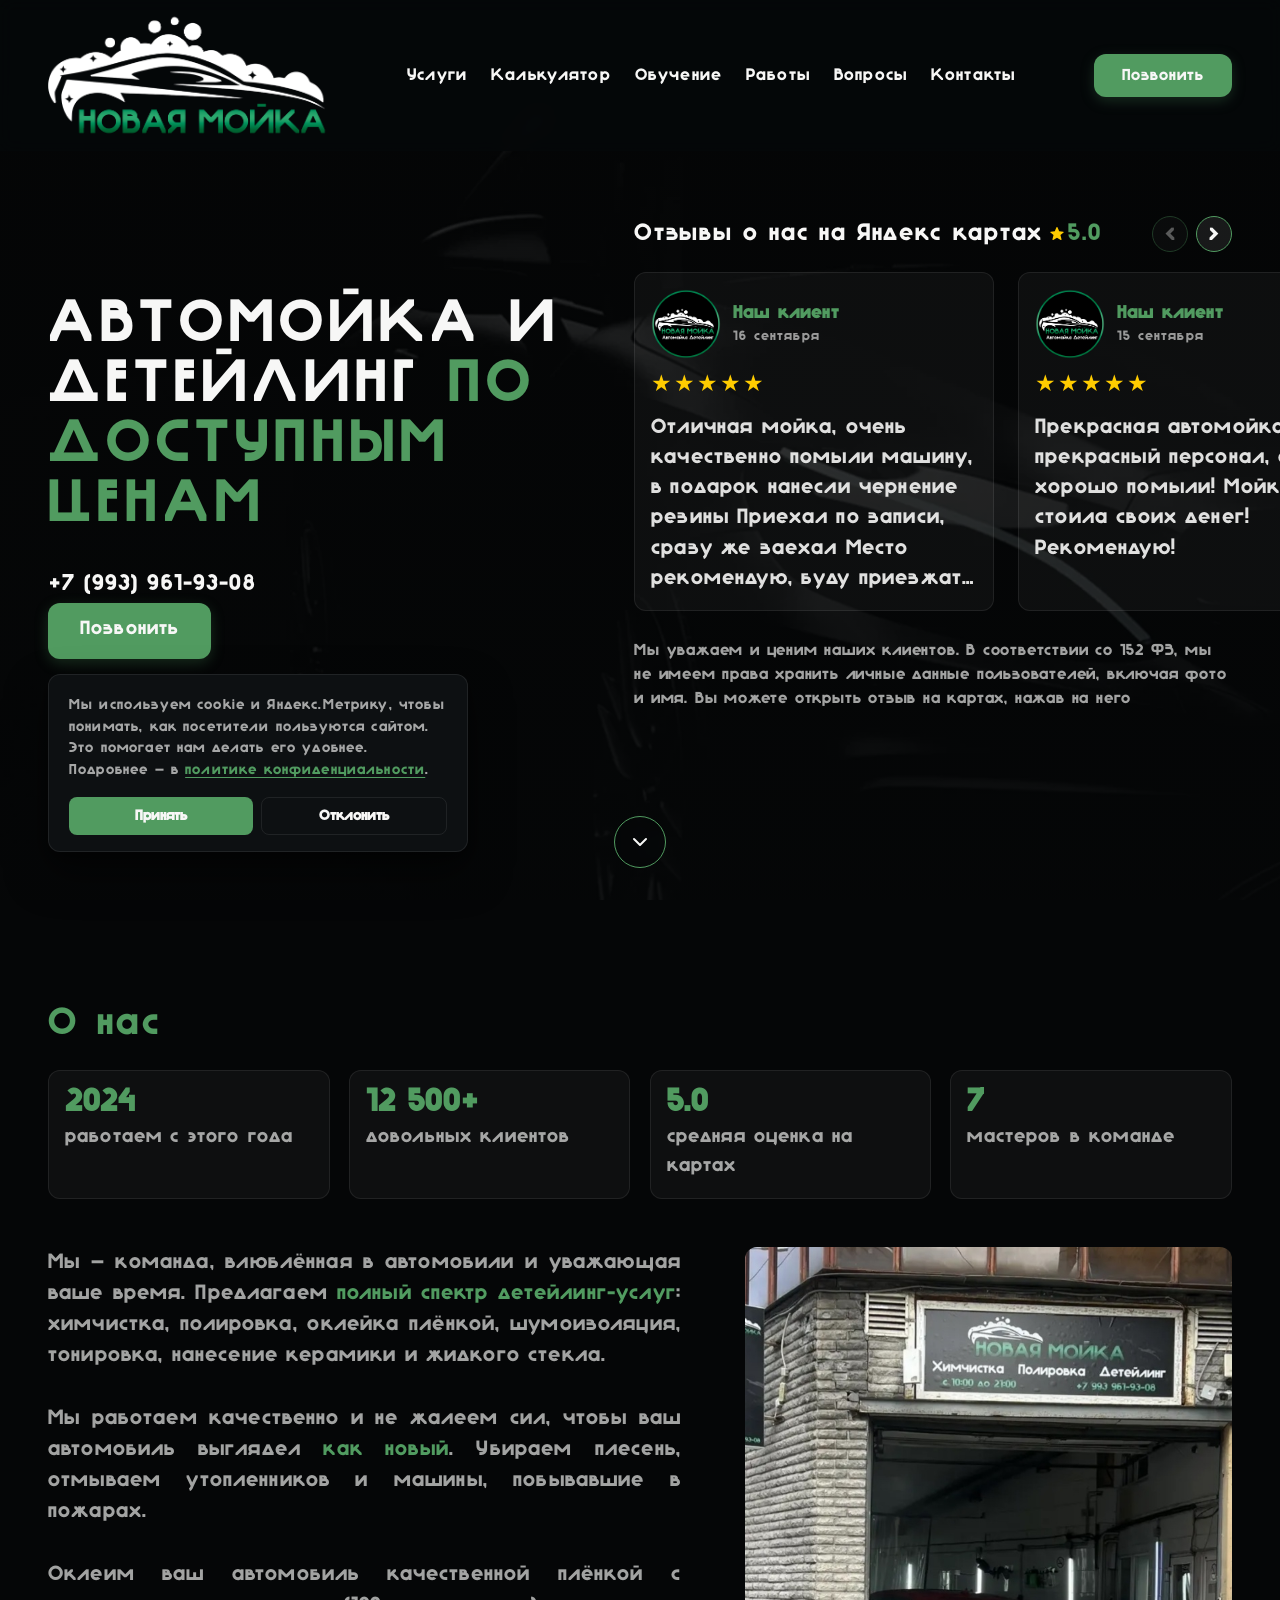
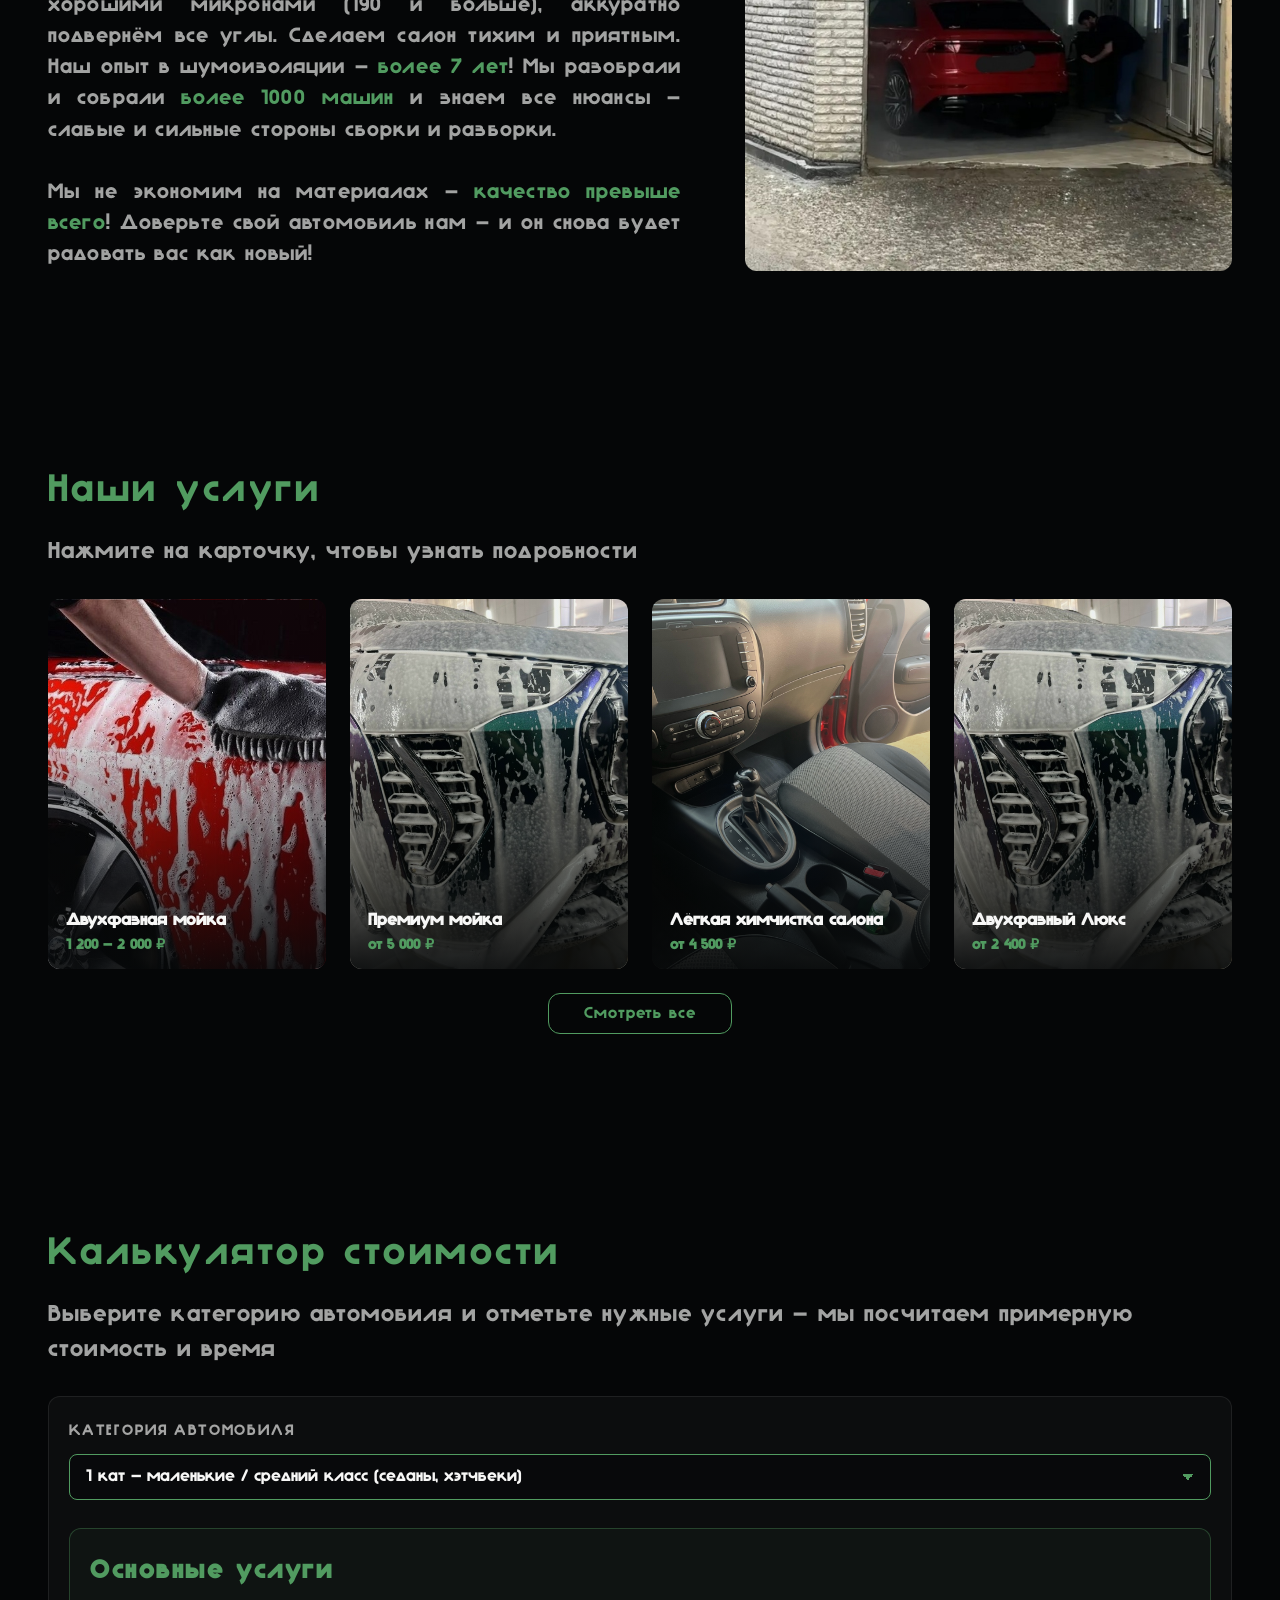
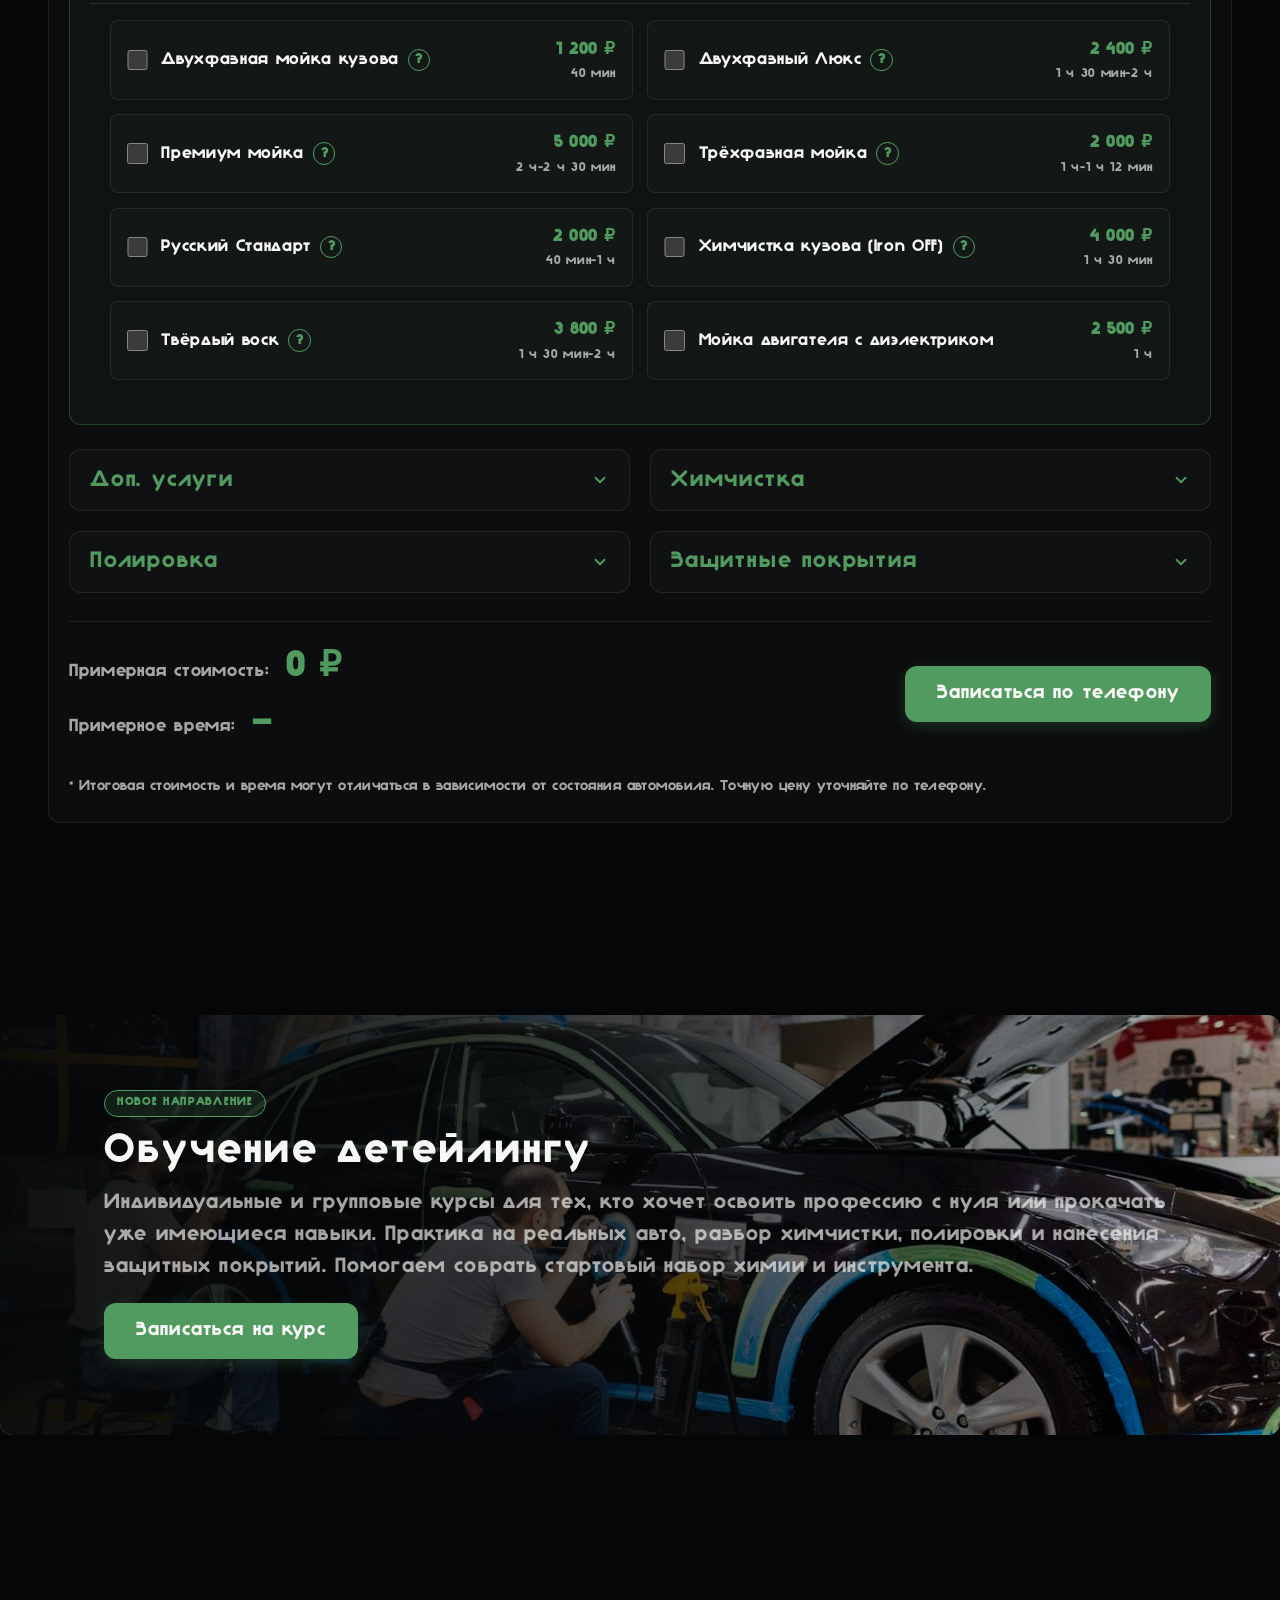
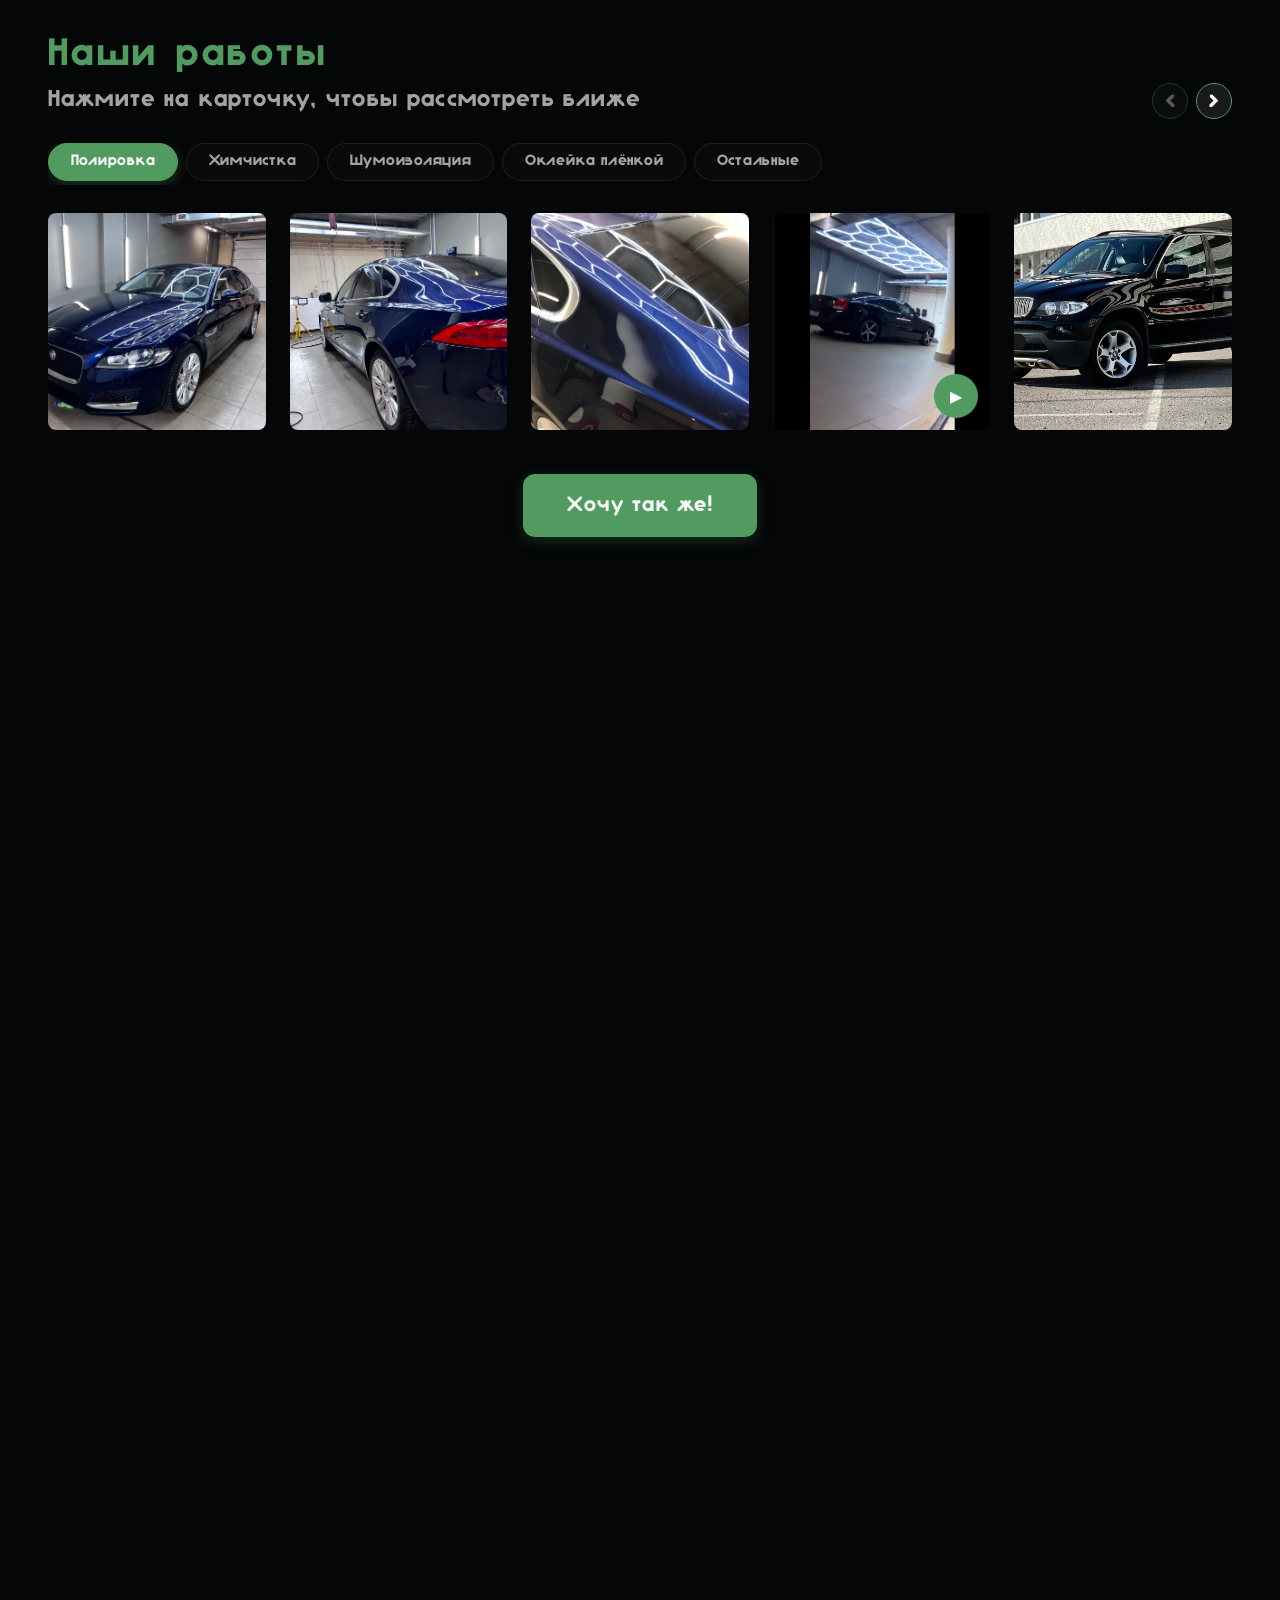
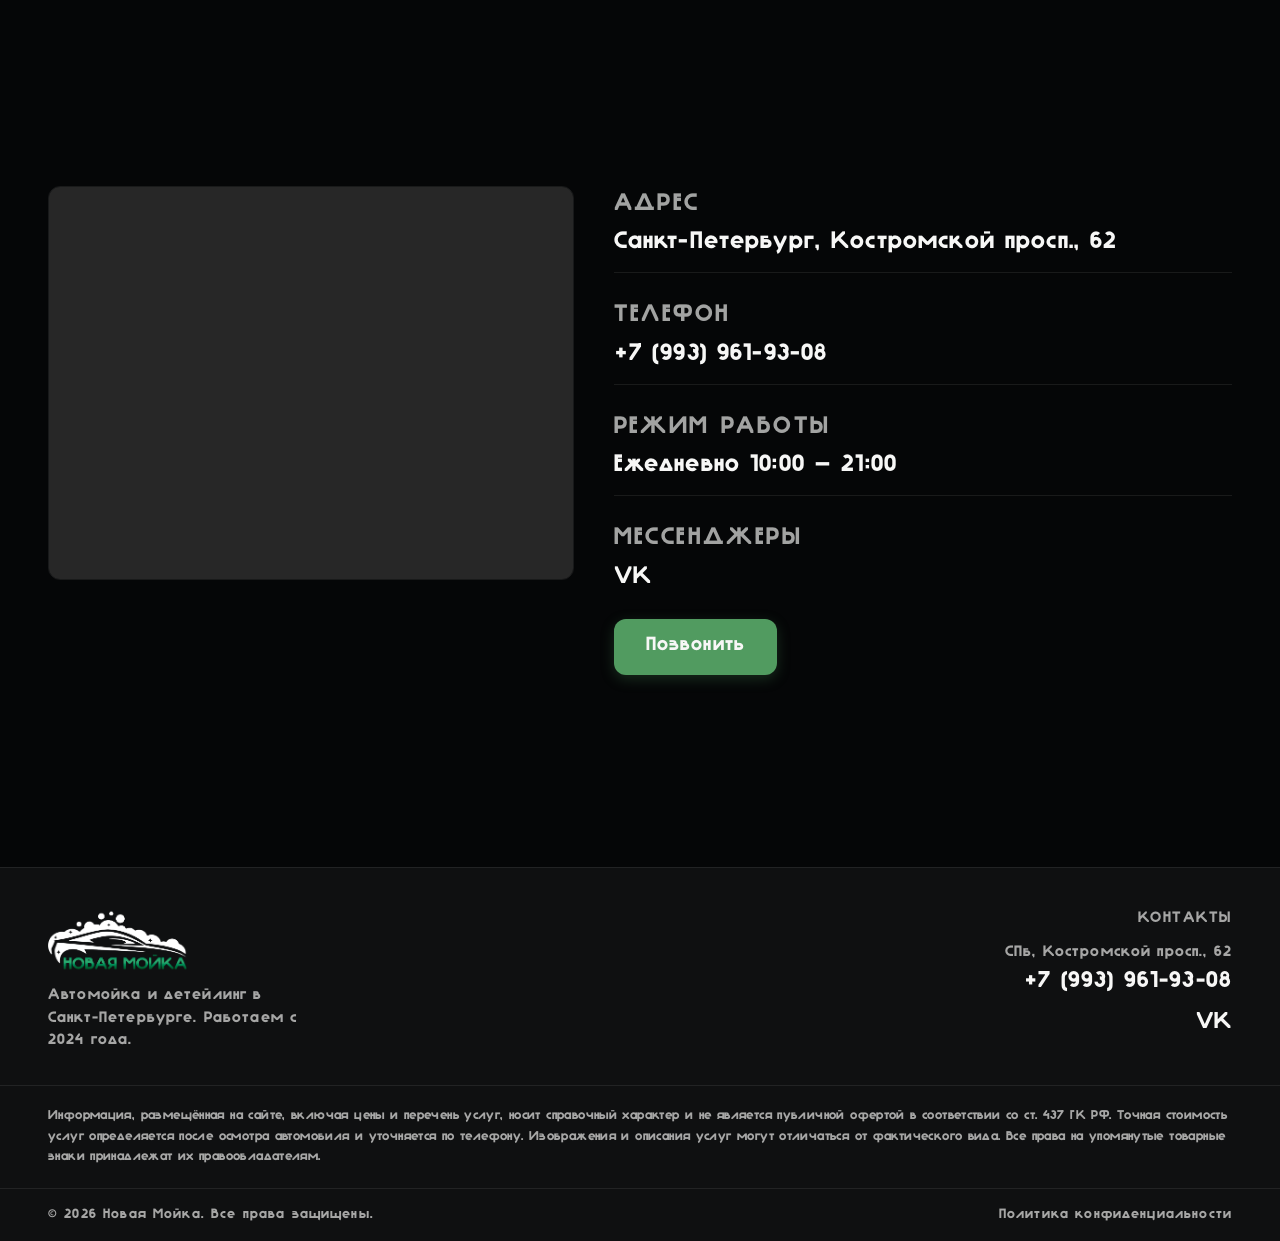
==== commit 5a2c4217: "test@" ====
--- a/index.html
+++ b/index.html
@@ -166,6 +166,25 @@
         [data-animate] { opacity: 1 !important; transform: none !important; }
       </style>
     </noscript>
+
+
+    
+<!-- Yandex.Metrika counter -->
+<script type="text/javascript">
+    (function(m,e,t,r,i,k,a){
+        m[i]=m[i]||function(){(m[i].a=m[i].a||[]).push(arguments)};
+        m[i].l=1*new Date();
+        for (var j = 0; j < document.scripts.length; j++) {if (document.scripts[j].src === r) { return; }}
+        k=e.createElement(t),a=e.getElementsByTagName(t)[0],k.async=1,k.src=r,a.parentNode.insertBefore(k,a)
+    })(window, document,'script','https://mc.yandex.ru/metrika/tag.js?id=113567649', 'ym');
+
+    ym(113567649, 'init', {ssr:true, webvisor:true, clickmap:true, ecommerce:"dataLayer", referrer: document.referrer, url: location.href, accurateTrackBounce:true, trackLinks:true});
+</script>
+<noscript><div><img src="https://mc.yandex.ru/watch/113567649" style="position:absolute; left:-9999px;" alt="" /></div></noscript>
+<!-- /Yandex.Metrika counter -->
+
+
+
   </head>
   <body>
     <header class="header">
--- a/src/main.css
+++ b/src/main.css
@@ -69,7 +69,7 @@
 /* =========================================================
    База
    ========================================================= */
-html { scroll-behavior: smooth; }
+html { scroll-behavior: smooth; overflow-x: hidden;}
 body {
   background-color: var(--main-bg);
   color: var(--main-color);
@@ -457,7 +457,7 @@
 .calc__grid { display: flex; flex-direction: column; gap: 1rem; }
 
 .calc__group--primary {
-  padding: 1.5rem 1.25rem 1.5rem;
+  padding: 1rem;
   border: 1px solid rgba(81, 155, 96, 0.35);
   border-radius: var(--main-radius);
   background: rgba(81, 155, 96, 0.05);
@@ -502,11 +502,12 @@
 .calc__group--open .calc__group-arrow { transform: rotate(180deg); }
 
 .calc__group-items-wrap { max-height: 0; overflow: hidden; transition: max-height 0.35s ease; }
-.calc__group-items { display: grid; grid-template-columns: 1fr; gap: 0.85rem; padding: 0 1.25rem 1.25rem; }
+.calc__group-items { display: grid; grid-template-columns: 1fr; gap: 0.85rem; padding: 1rem;}
 
 .calc__item {
+  position: relative;
   display: grid;
-  grid-template-columns: auto 1fr auto;
+  grid-template-columns: auto minmax(0, 1fr) auto;
   align-items: center;
   gap: 0.85rem;
   padding: 0.95rem 1rem;
@@ -515,6 +516,7 @@
   background: rgba(255, 255, 255, 0.02);
   cursor: pointer;
   transition: border-color 0.2s ease, background 0.2s ease;
+  min-width: 0;
 }
 .calc__item:hover { border-color: rgba(81, 155, 96, 0.4); background: rgba(81, 155, 96, 0.05); }
 .calc__item input[type="checkbox"] { width: 1.3rem; height: 1.3rem; accent-color: var(--accent); cursor: pointer; flex-shrink: 0; }
@@ -527,6 +529,9 @@
   gap: 0.55rem;
   flex-wrap: wrap;
   letter-spacing: 0.04em;
+  min-width: 0;
+  overflow-wrap: break-word;
+  word-break: break-word;
 }
 .calc__item-price {
   font-size: 1.05rem;
@@ -539,6 +544,7 @@
   align-items: flex-end;
   gap: 0.15rem;
   letter-spacing: 0.03em;
+  max-width: 100%;
 }
 .calc__item-time { display: block; font-size: 0.8rem; color: var(--muted); font-weight: 400; letter-spacing: 0.05em; }
 
@@ -580,9 +586,8 @@
   letter-spacing: 0.03em;
   text-align: left;
   box-shadow: 0 14px 32px rgba(0, 0, 0, 0.6);
+  display: none;
   opacity: 0;
-  visibility: hidden;
-  transition: opacity 0.3s ease, visibility 0.3s ease, transform 0.3s ease;
   z-index: 60;
   pointer-events: none;
   white-space: normal;
@@ -600,9 +605,18 @@
   border-top: 6px solid var(--accent);
 }
 .calc__info--active .calc__tooltip {
-  opacity: 1;
-  visibility: visible;
-  transform: translateX(-50%) translateY(0);
+  display: block;
+  animation: tooltip-pop 0.25s ease forwards;
+}
+
+@keyframes tooltip-pop {
+  from { opacity: 0; transform: translateX(-50%) translateY(4px); }
+  to   { opacity: 1; transform: translateX(-50%) translateY(0); }
+}
+
+@keyframes tooltip-pop-mobile {
+  from { opacity: 0; transform: translateY(4px); }
+  to   { opacity: 1; transform: translateY(0); }
 }
 
 .calc__footer { display: flex; flex-direction: column; gap: 1rem; padding-top: 1.25rem; border-top: 1px solid var(--line); }
@@ -880,7 +894,6 @@
   width: 44px;
   height: 44px;
   font-size: 1rem;
-  padding-left: 3px;
 }
 .work:hover .work__zoom--video { opacity: 1; transform: translateY(0) scale(1.08); }
 
@@ -995,6 +1008,8 @@
   visibility: hidden;
   transition: opacity 0.3s ease, visibility 0.3s ease;
   z-index: 2000;
+  overscroll-behavior: contain;
+  touch-action: none;
 }
 .lightbox--open { opacity: 1; visibility: visible; }
 
@@ -1152,6 +1167,30 @@
 
   .lightbox__video,
   .lightbox__img { max-height: 70vh; }
+
+
+    .calc__info {
+    position: static;
+  }
+
+  .calc__tooltip {
+    left: 0;
+    right: 0;
+    bottom: calc(100% + 0.4rem);
+    width: auto;
+    max-width: 100%;
+    transform: translateY(4px);
+    font-size: 0.85rem;
+    padding: 0.7rem 0.85rem;
+  }
+
+  .calc__info--active .calc__tooltip {
+    animation-name: tooltip-pop-mobile;
+  }
+
+  .calc__tooltip::after {
+    display: none;
+  }
 }
 
 /* =========================================================
@@ -1214,6 +1253,7 @@
 
   .calc__group-items { grid-template-columns: repeat(2, 1fr); }
   .calc__group--primary .calc__group-items { grid-template-columns: repeat(2, 1fr); }
+  .calc__group--primary {padding: 1.5rem 1.25rem 1.5rem;}  
   .calc__footer { flex-direction: row; align-items: center; justify-content: space-between; }
   .calc__footer .btn { align-self: auto; }
   .calc__totals { flex: 1; }
@@ -1285,7 +1325,7 @@
   .studio__grid { grid-template-columns: repeat(4, 1fr); }
 
   .calc__grid { display: grid; grid-template-columns: repeat(2, 1fr); gap: 1.25rem; align-items: start; }
-  .calc__group-items { grid-template-columns: 1fr; }
+  .calc__group-items { grid-template-columns: 1fr; padding: 0 1.25rem 1.25rem;}
 
   .reviews__track > a { flex: 0 0 360px; flex-shrink: 0; width: 360px; max-width: 360px; }
 }
@@ -1438,6 +1478,7 @@
 }
 
 .faq__question::after {
+  padding-left: 3px;
   content: "＋";
   flex-shrink: 0;
   width: 1.6rem;
